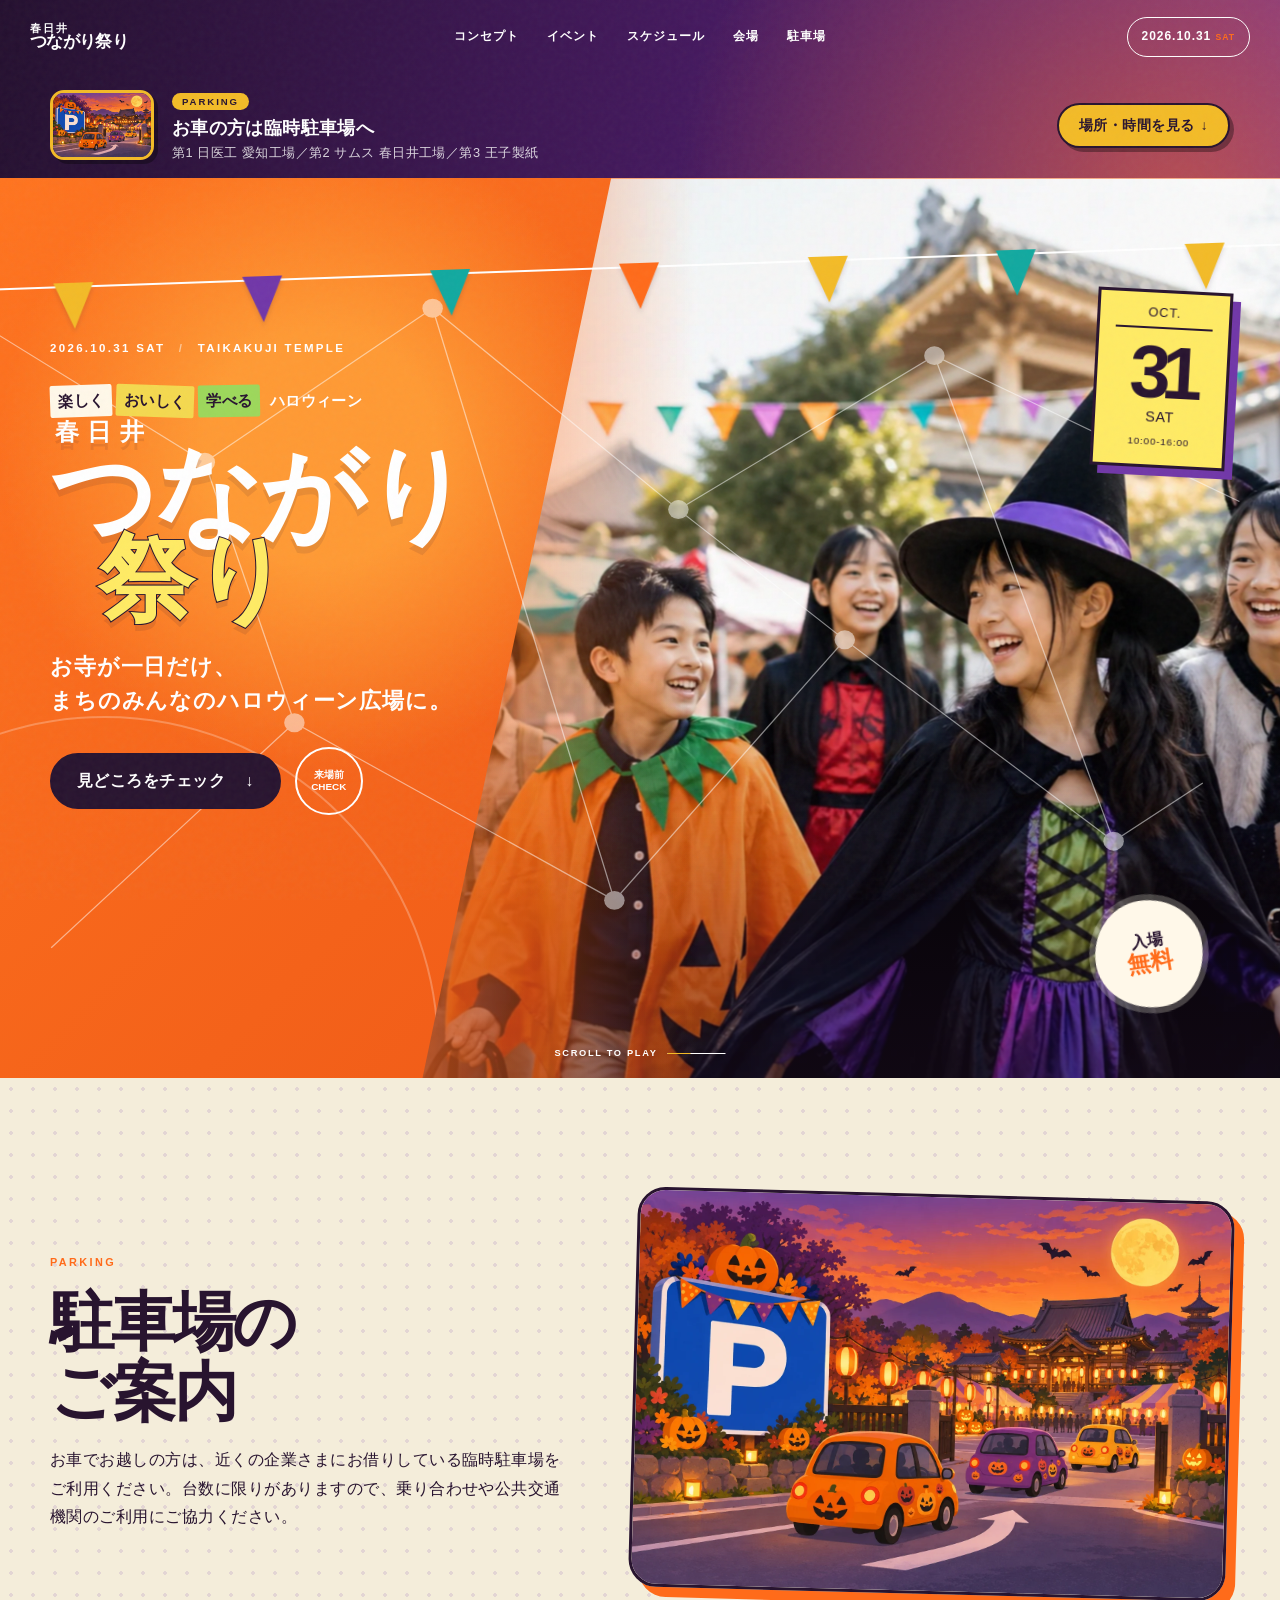
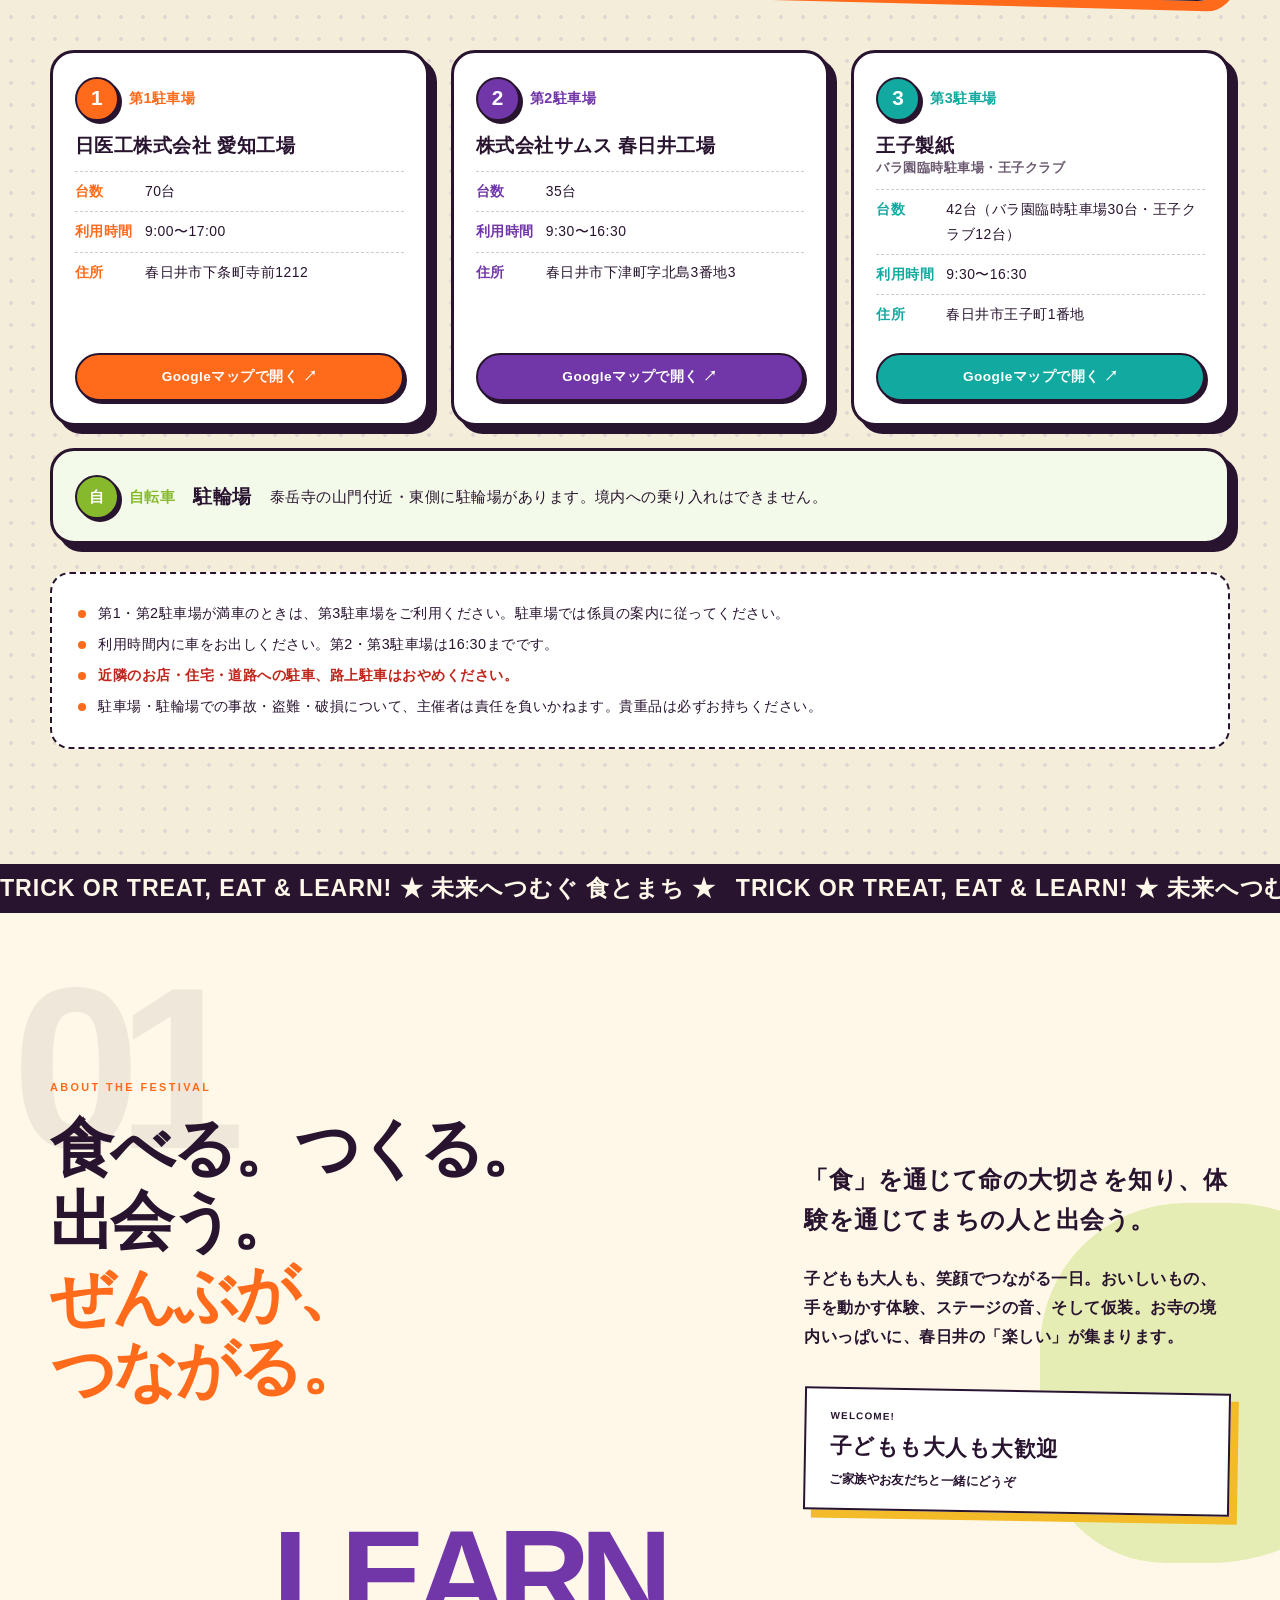
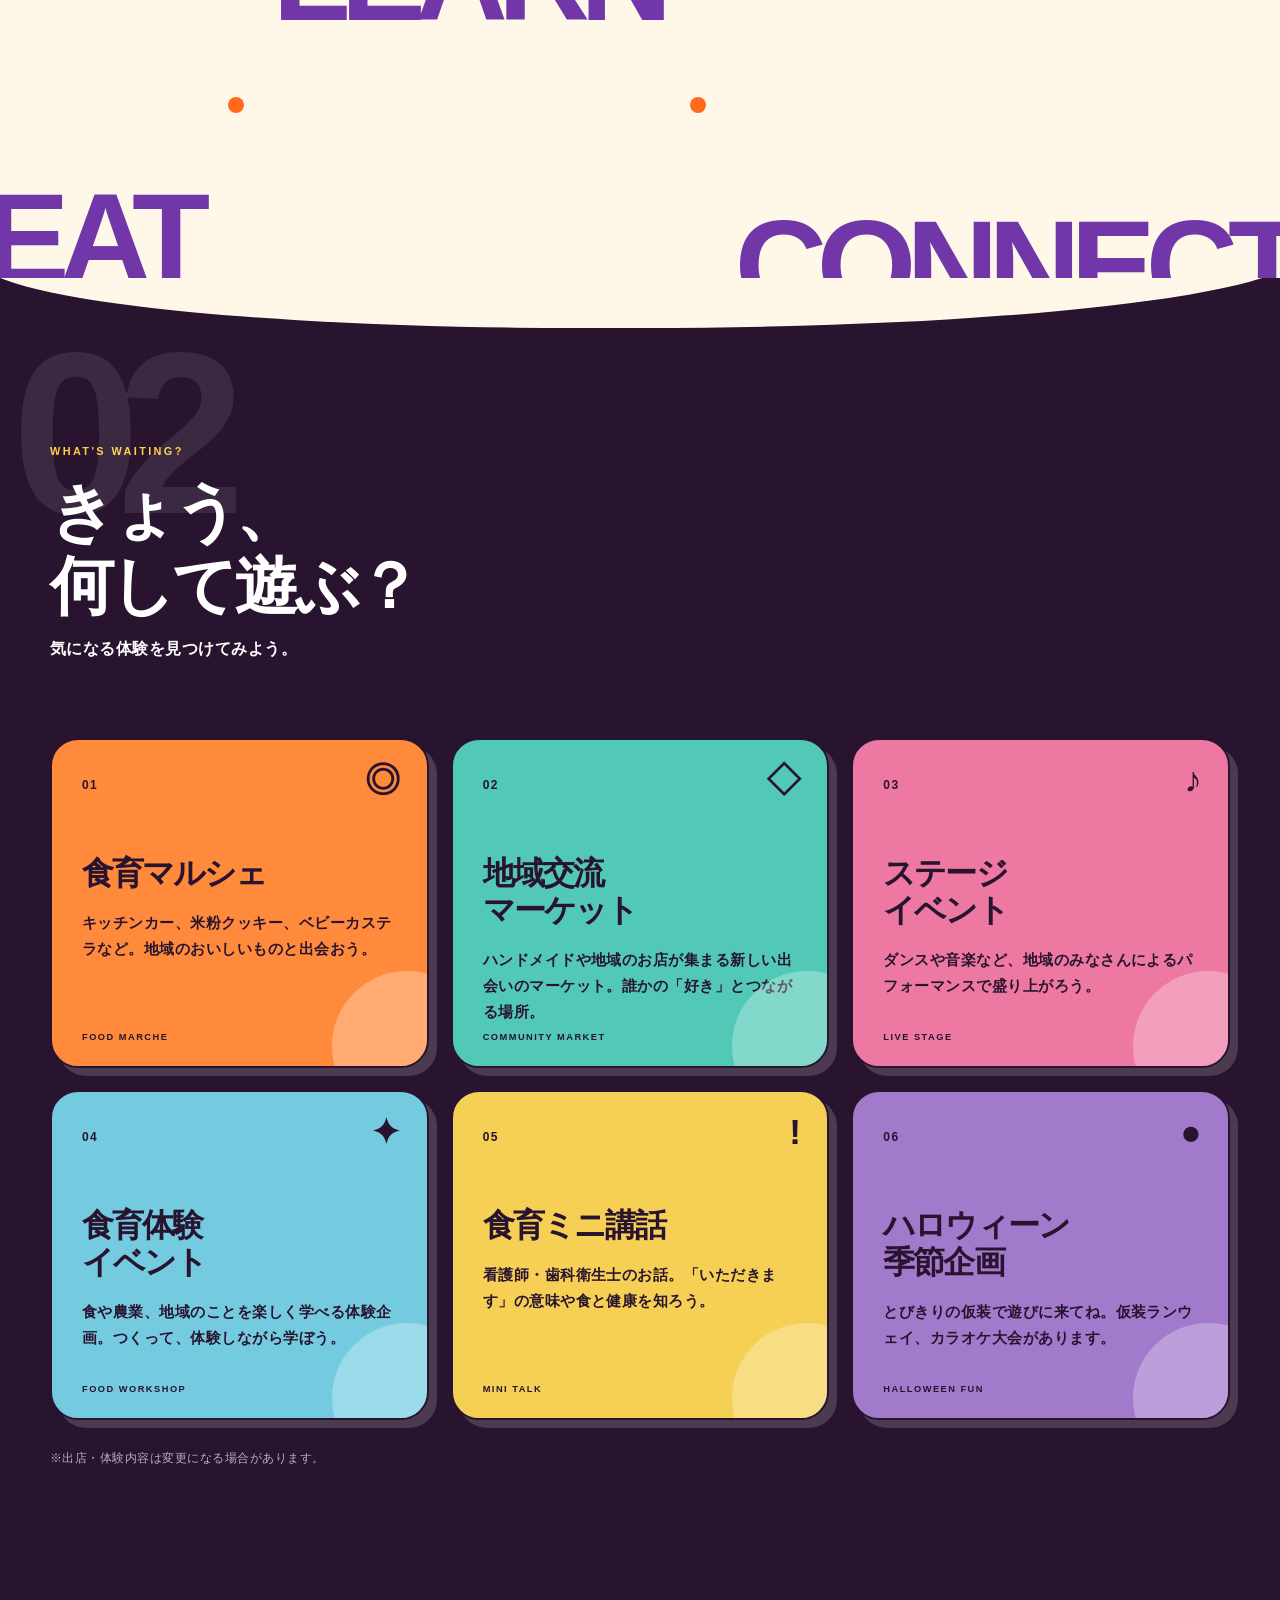
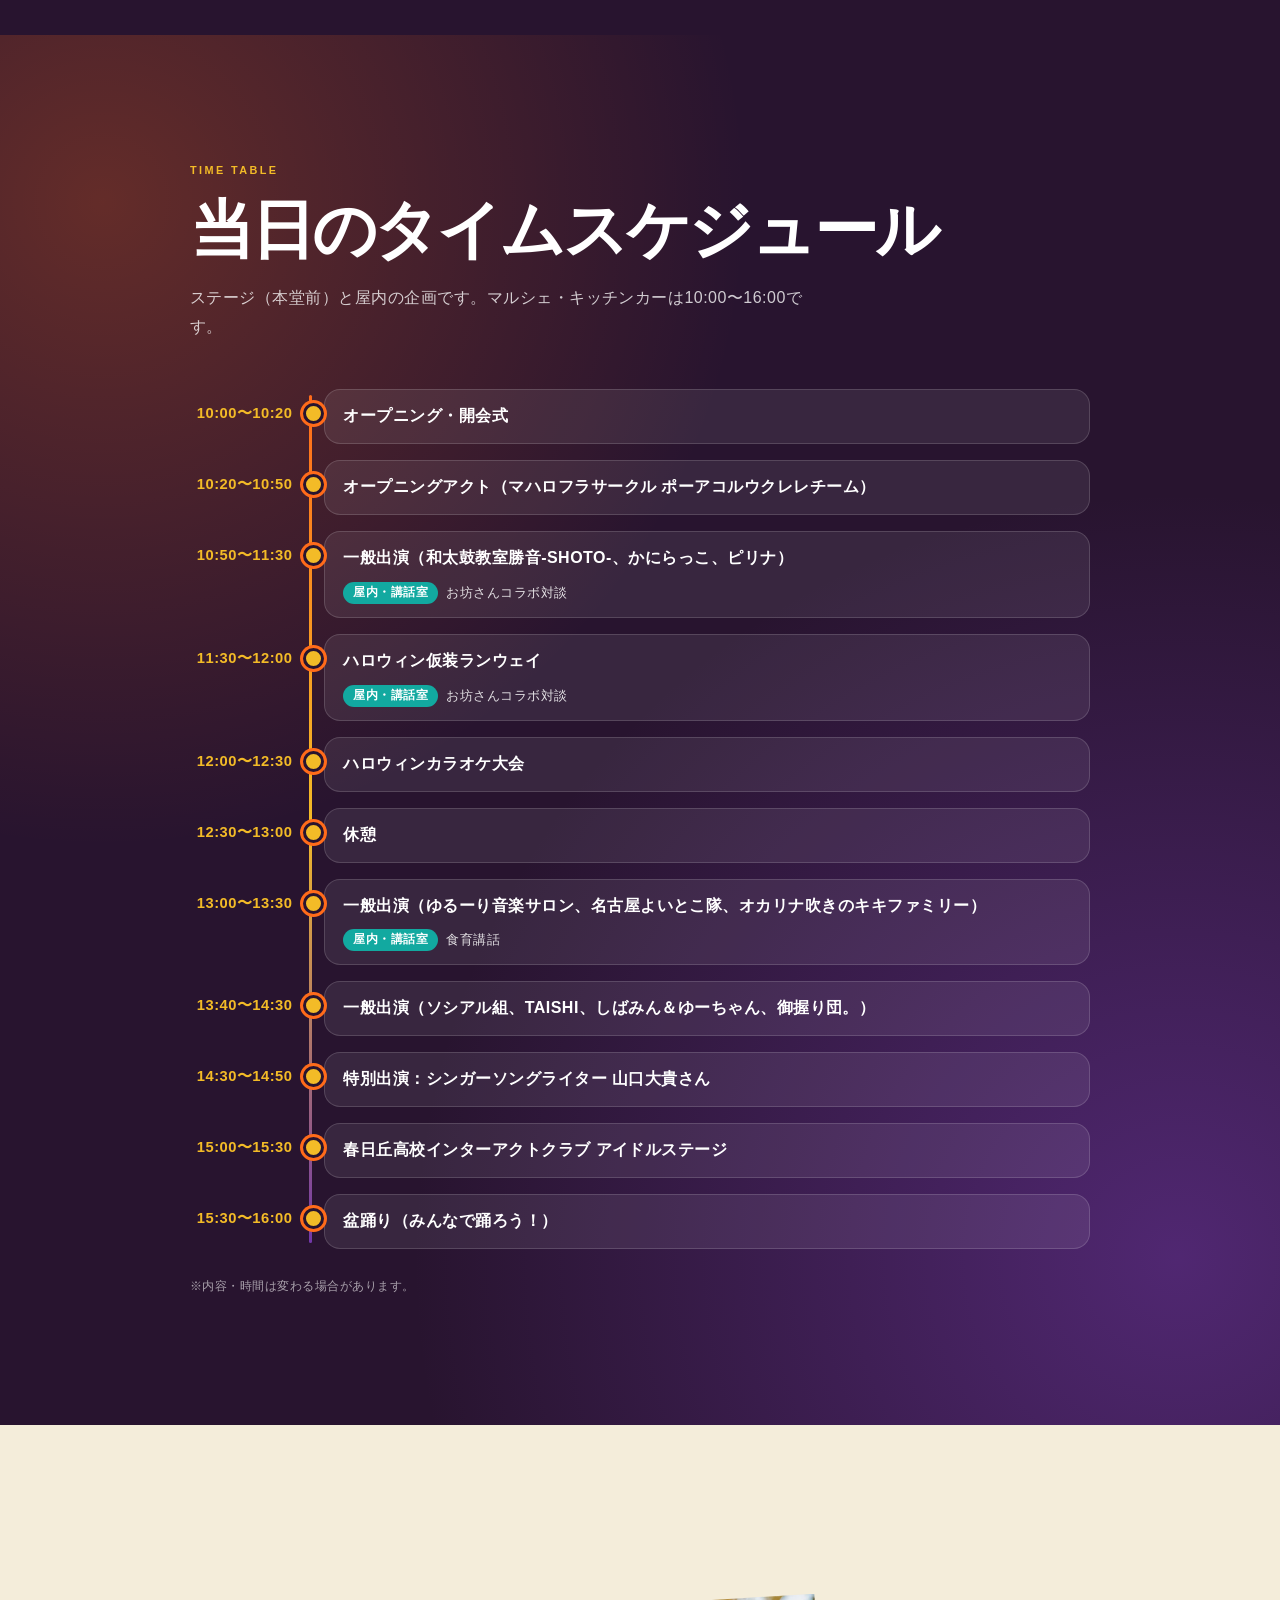
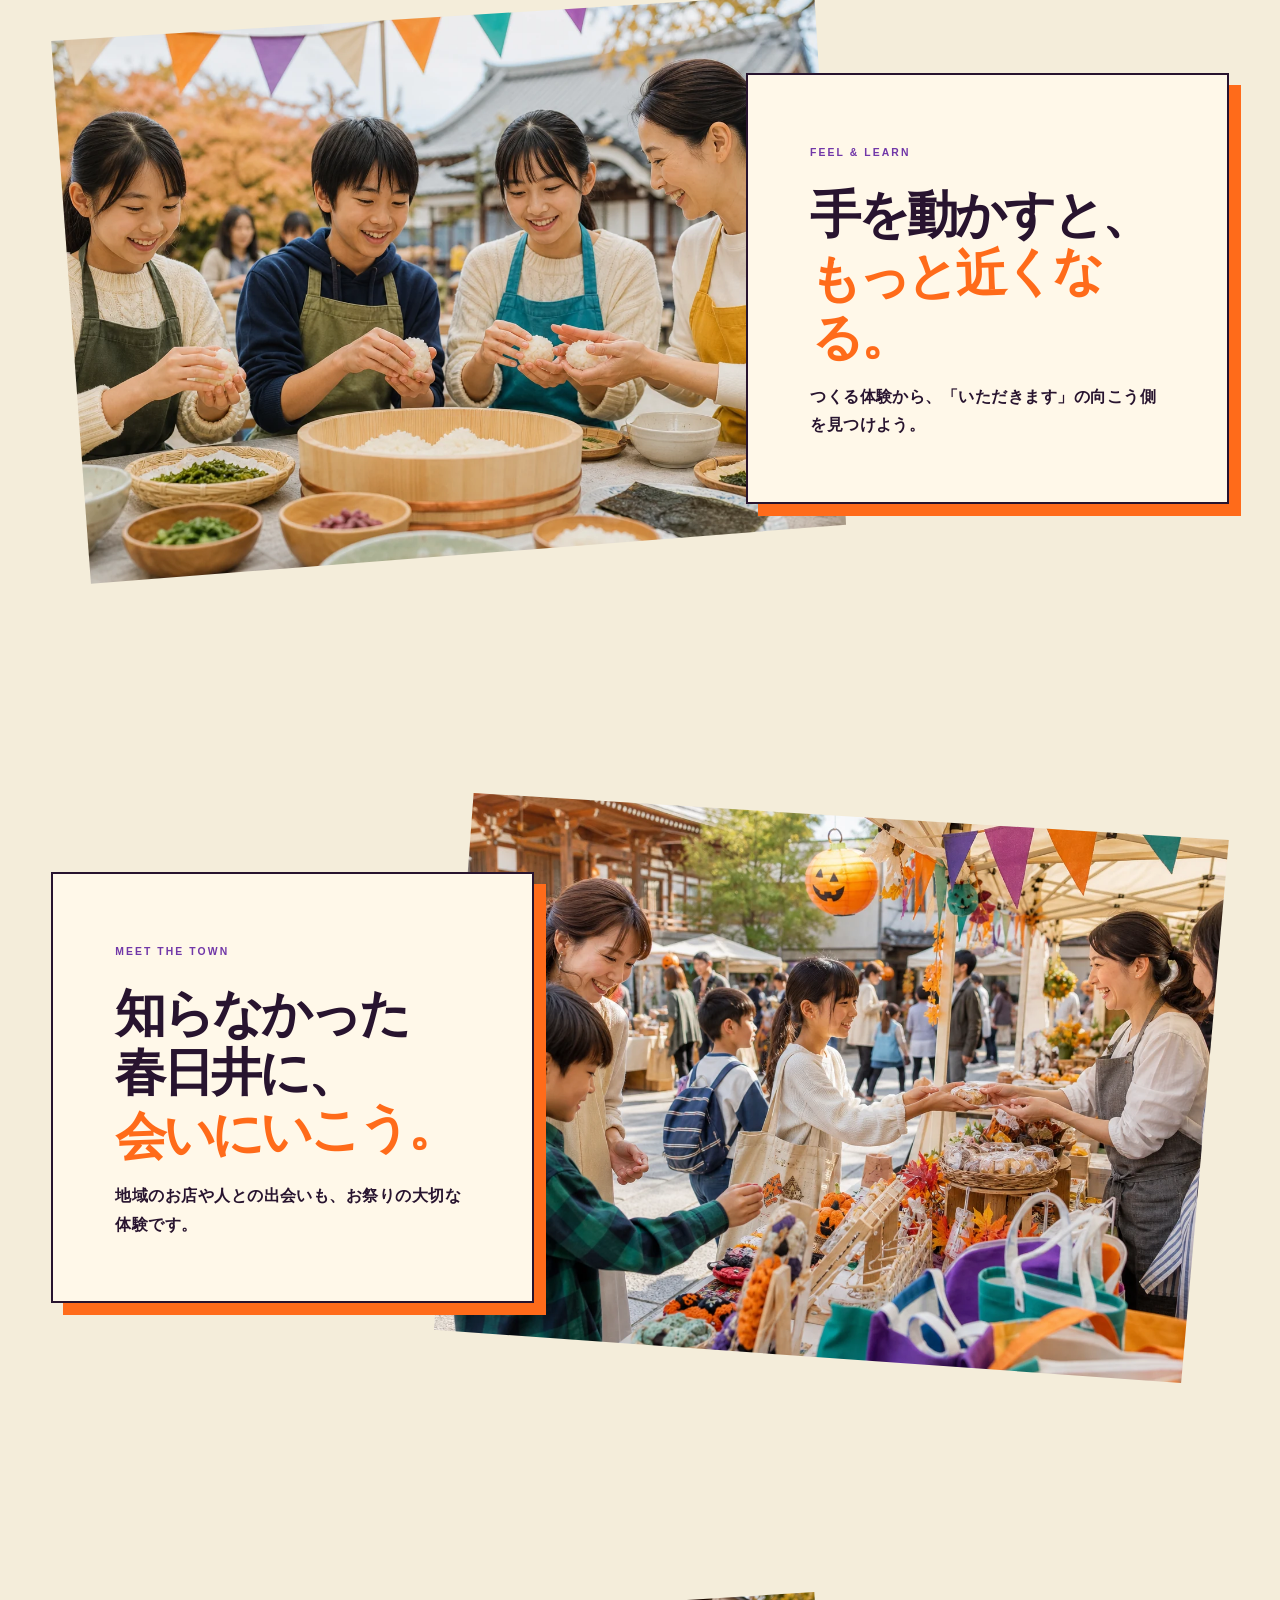
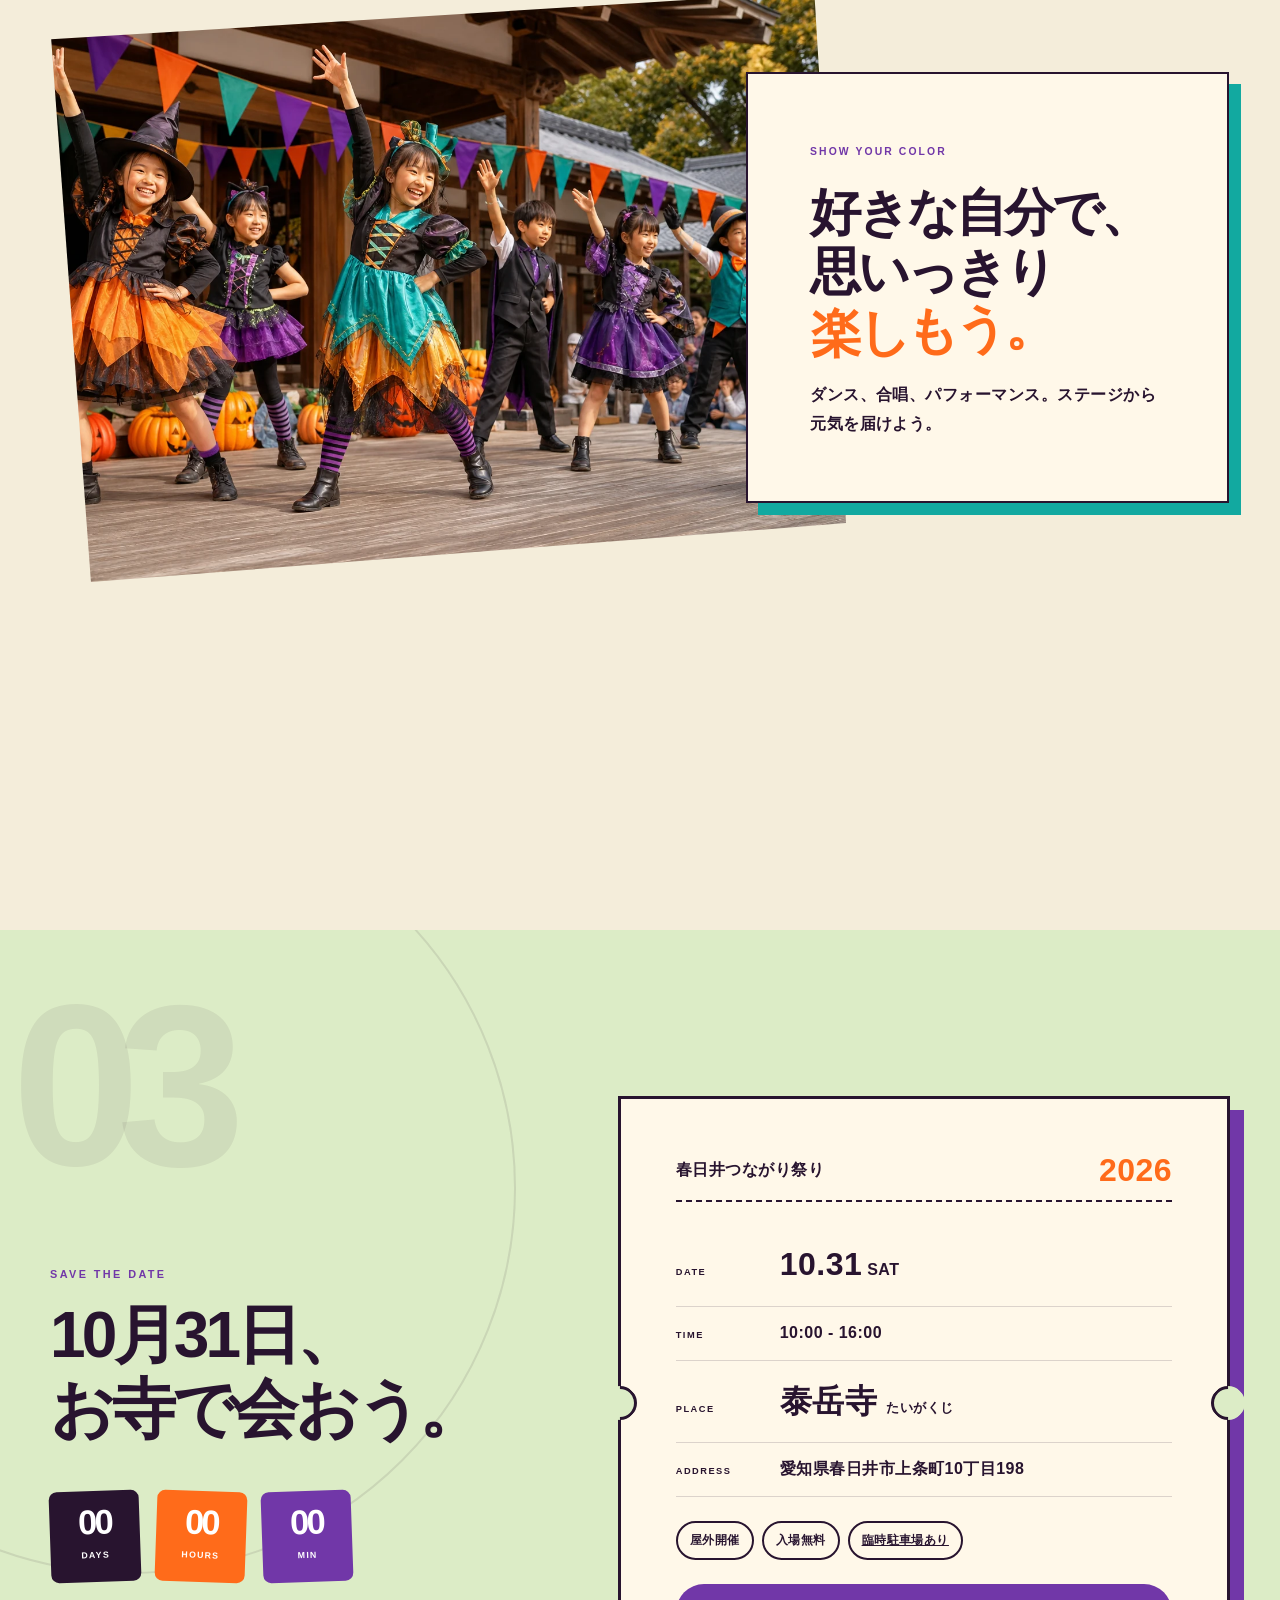
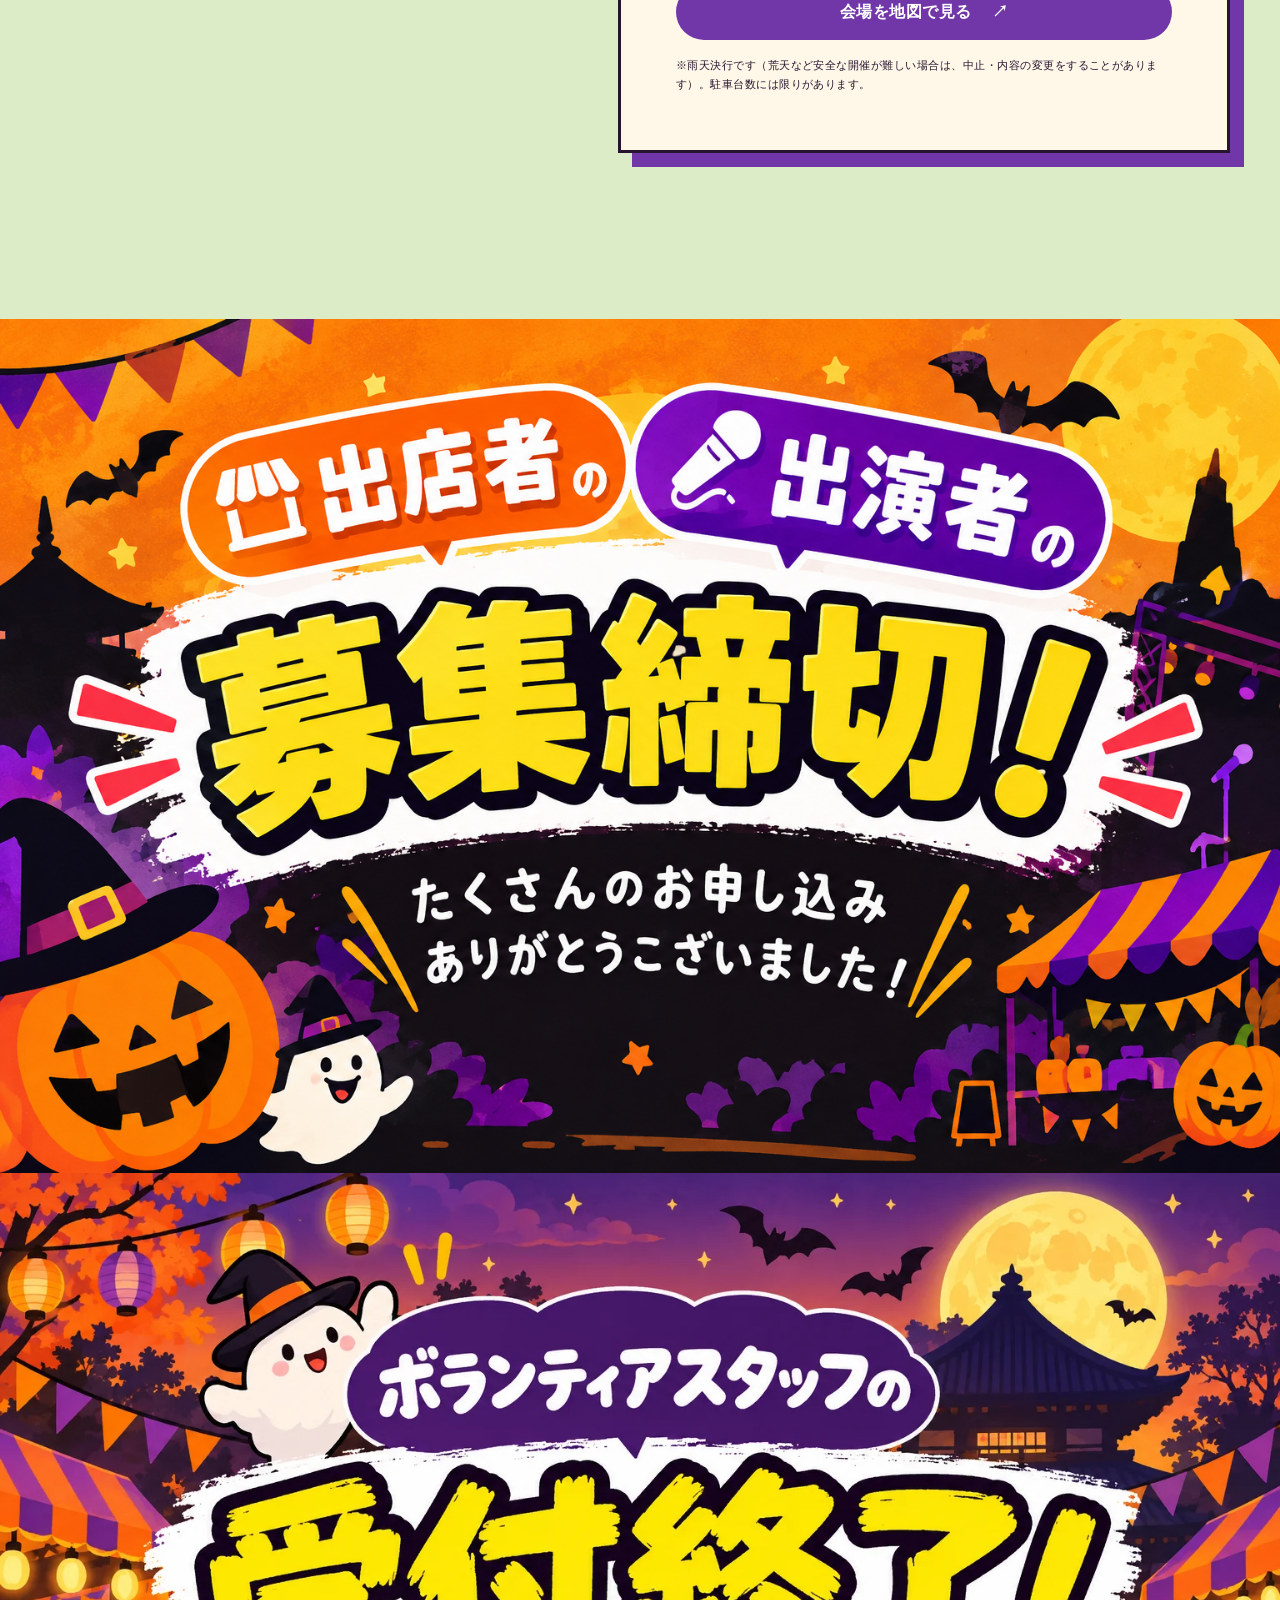
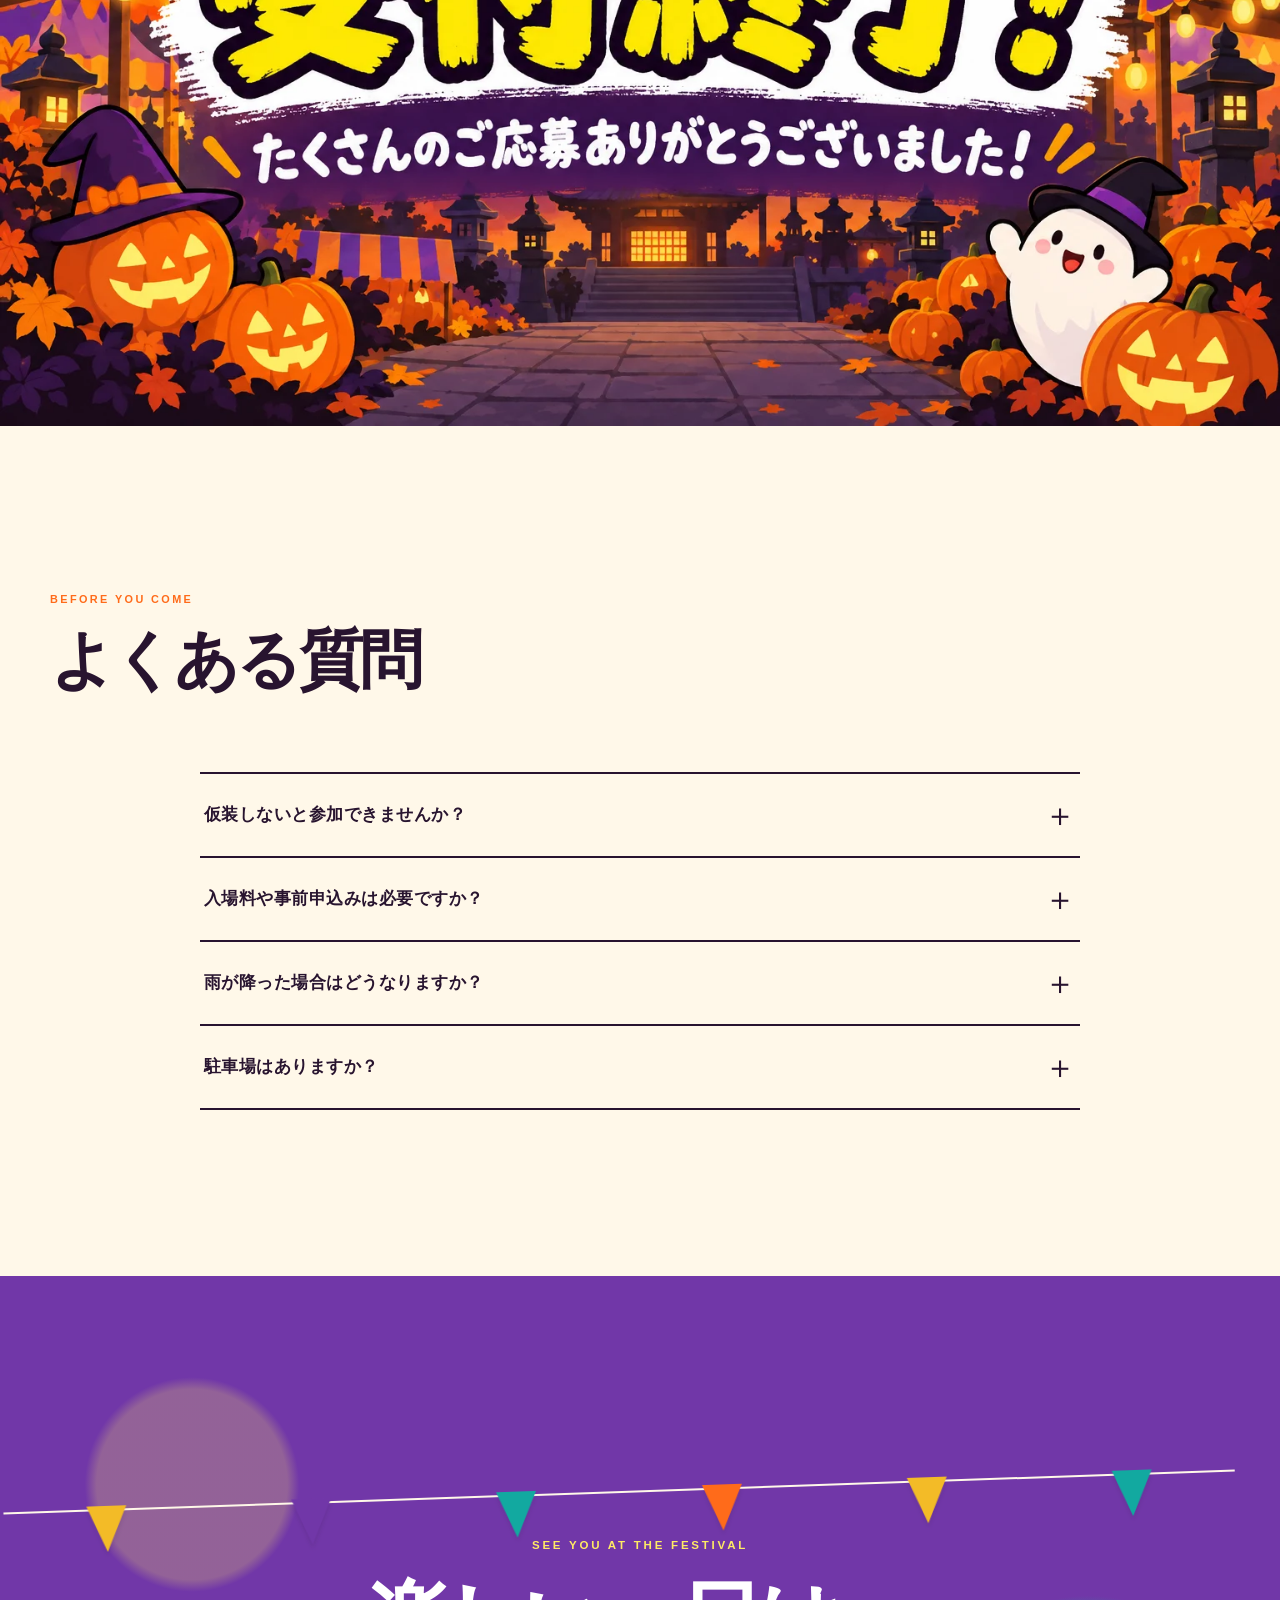
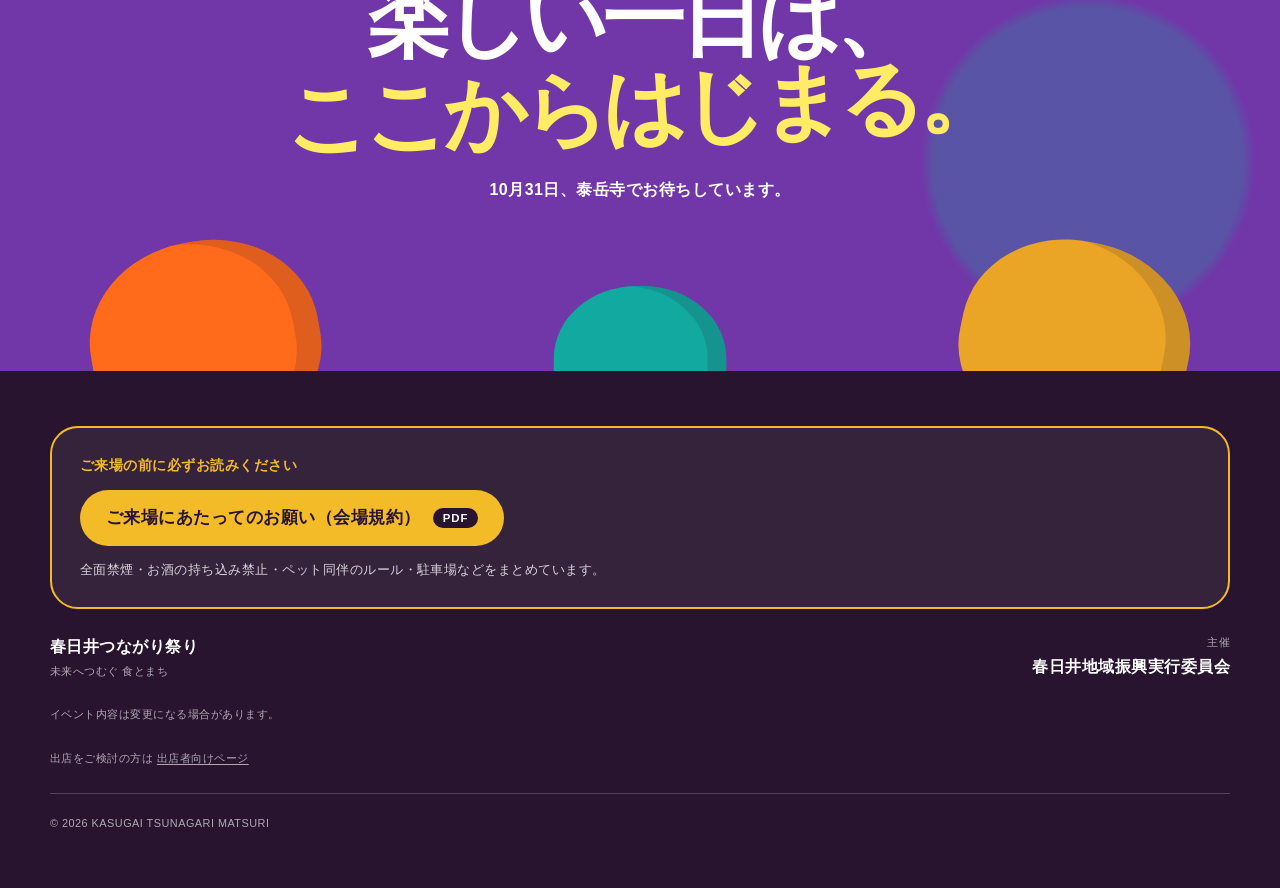
==== index.html @ 34201d2e "来場者LP: 駐車場案内・タイムスケジュール・ボランティア受付終了のデザインを刷新／マニュアルの配置図から「来場者駐車場」を削除 - 駐車場：イラスト（Codexで生成）入りの見出し、番号つきカード、" ====
<!doctype html>
<html lang="ja">

<head>
  <meta charset="utf-8">
  <meta name="viewport" content="width=device-width, initial-scale=1">
  <meta name="theme-color" content="#ff6b1a">
  <meta name="description" content="2026年10月31日、春日井市の泰岳寺で開催。子どもも大人も、食・体験・ステージ・仮装を楽しめる入場無料のハロウィーンイベントです。">
  <meta property="og:type" content="website">
  <meta property="og:url" content="https://guts-web.github.io/kasugai-tsunagari-halloween/">
  <meta property="og:title" content="春日井つながり祭り2026｜来場者向け">
  <meta property="og:description" content="10月31日、泰岳寺で開催。楽しく、おいしく、学べる明るいハロウィーン祭り。">
  <meta property="og:image"
    content="https://guts-web.github.io/kasugai-tsunagari-halloween/assets/images/hero-festival.png">
  <meta name="twitter:card" content="summary_large_image">
  <title>春日井つながり祭り｜楽しく おいしく 学べる ハロウィーン</title>
  <link rel="stylesheet" href="styles.css?v=20261028b">
  <meta name="google-site-verification" content="yEESfwl0iUHl4pGOeR_BAQrC1uNWLb2QLtQHwEUidFo" />
</head>

<body>
  <a class="skip-link" href="#main">本文へ移動</a>

  <div class="intro" aria-hidden="true">
    <div class="intro__mark">TSUNAGARI</div>
    <div class="intro__pumpkin">●</div>
    <p>2026 / KASUGAI</p>
  </div>

  <div class="noise" aria-hidden="true"></div>
  <div class="confetti-field" aria-hidden="true">
    <i class="confetti confetti--1"></i><i class="confetti confetti--2"></i>
    <i class="confetti confetti--3"></i><i class="confetti confetti--4"></i>
    <i class="confetti confetti--5"></i><i class="confetti confetti--6"></i>
  </div>

  <header class="site-header" data-header>
    <a class="site-logo" href="#top" aria-label="春日井つながり祭り トップへ">
      <span>春日井</span><strong>つながり祭り</strong>
    </a>
    <nav aria-label="メインナビゲーション">
      <a href="#about">コンセプト</a>
      <a href="#program">イベント</a>
      <a href="#timetable">スケジュール</a>
      <a href="#access">会場</a>
      <a href="#parking">駐車場</a>
    </nav>
    <span class="header-date" aria-label="開催日 2026年10月31日">2026.10.31 <span>SAT</span></span>
  </header>

  <main id="main">
    <a class="parking-alert" href="#parking">
      <img class="parking-alert__thumb" src="assets/images/parking-illust.webp" width="1536" height="1024" alt="">
      <span class="parking-alert__body">
        <span class="parking-alert__tag">PARKING</span>
        <strong>お車の方は臨時駐車場へ</strong>
        <span>第1 日医工 愛知工場／第2 サムス 春日井工場／第3 王子製紙</span>
      </span>
      <span class="parking-alert__more">場所・時間を見る<i aria-hidden="true">↓</i></span>
    </a>

    <section class="hero" id="top" aria-labelledby="hero-title">
      <div class="hero__network" aria-hidden="true">
        <svg viewBox="0 0 1000 760" preserveAspectRatio="none">
          <path d="M-20 120 L160 240 L338 110 L530 280 L730 150 L1020 300" />
          <path d="M40 650 L230 460 L480 610 L660 390 L870 560 L1040 440" />
          <path d="M160 240 L230 460 M338 110 L480 610 M530 280 L660 390 M730 150 L870 560" />
          <g>
            <circle cx="160" cy="240" r="8" />
            <circle cx="338" cy="110" r="8" />
            <circle cx="530" cy="280" r="8" />
            <circle cx="730" cy="150" r="8" />
            <circle cx="230" cy="460" r="8" />
            <circle cx="480" cy="610" r="8" />
            <circle cx="660" cy="390" r="8" />
            <circle cx="870" cy="560" r="8" />
          </g>
        </svg>
      </div>

      <div class="hero__flags" aria-hidden="true">
        <span></span><span></span><span></span><span></span><span></span><span></span><span></span>
      </div>

      <div class="hero__photo-wrap" data-parallax="0.12">
        <img class="hero__photo" src="assets/images/hero-festival.webp" width="1536" height="1024"
          alt="お寺の境内で明るいハロウィーン仮装を楽しむ子どもたち" fetchpriority="high">
      </div>

      <div class="hero__copy">
        <p class="eyebrow">2026.10.31 SAT <span>/</span> TAIKAKUJI TEMPLE</p>
        <p class="hero__kicker"><span>楽しく</span><span>おいしく</span><span>学べる</span> ハロウィーン</p>
        <h1 id="hero-title"><small>春日井</small><span>つながり</span><strong>祭り</strong></h1>
        <p class="hero__lead">お寺が一日だけ、<br>まちのみんなの<br class="mobile-only">ハロウィーン広場に。</p>
        <div class="hero__actions">
          <a class="button button--ink" href="#program" data-burst>見どころをチェック <span aria-hidden="true">↓</span></a>
          <button class="round-button" type="button" data-open-modal="quick-guide"
            aria-label="来場前チェックを開く">来場前<br>CHECK</button>
        </div>
      </div>

      <div class="hero__date-card">
        <span class="date-card__month">OCT.</span>
        <strong>31</strong>
        <span>SAT</span>
        <small>10:00-16:00</small>
      </div>

      <div class="hero__free-sticker" aria-label="入場無料">入場<br><strong>無料</strong></div>

      <div class="scroll-cue" aria-hidden="true"><span>SCROLL TO PLAY</span><i></i></div>
    </section>


    <section class="parking" id="parking" aria-labelledby="parking-title">
      <div class="parking__inner">
        <div class="parking__head">
          <div>
            <p class="section-label">PARKING</p>
            <h2 id="parking-title">駐車場の<br>ご案内</h2>
            <p class="parking__lead">お車でお越しの方は、近くの企業さまにお借りしている臨時駐車場をご利用ください。台数に限りがありますので、乗り合わせや公共交通機関のご利用にご協力ください。</p>
          </div>
          <figure class="parking__visual">
            <img src="assets/images/parking-illust.webp" width="1536" height="1024" loading="lazy" alt="かぼちゃの車がお寺のハロウィン祭りの臨時駐車場へ向かうイラスト">
          </figure>
        </div>
        <div class="parking-grid">
          <article class="parking-card">
            <p class="parking-card__no"><span class="parking-card__num">1</span>第1駐車場</p>
            <h3>日医工株式会社 愛知工場</h3>
            <dl>
              <div><dt>台数</dt><dd>70台</dd></div>
              <div><dt>利用時間</dt><dd>9:00〜17:00</dd></div>
              <div><dt>住所</dt><dd>春日井市下条町寺前1212</dd></div>
            </dl>
            <a class="parking-card__map" href="https://maps.app.goo.gl/eVy2dCDwtDo2zp2o7" target="_blank" rel="noopener noreferrer">Googleマップで開く <span aria-hidden="true">↗</span></a>
          </article>
          <article class="parking-card">
            <p class="parking-card__no"><span class="parking-card__num">2</span>第2駐車場</p>
            <h3>株式会社サムス 春日井工場</h3>
            <dl>
              <div><dt>台数</dt><dd>35台</dd></div>
              <div><dt>利用時間</dt><dd>9:30〜16:30</dd></div>
              <div><dt>住所</dt><dd>春日井市下津町字北島3番地3</dd></div>
            </dl>
            <a class="parking-card__map" href="https://maps.app.goo.gl/aypQTWQjdBcjvMfA6" target="_blank" rel="noopener noreferrer">Googleマップで開く <span aria-hidden="true">↗</span></a>
          </article>
          <article class="parking-card">
            <p class="parking-card__no"><span class="parking-card__num">3</span>第3駐車場</p>
            <h3>王子製紙<small>バラ園臨時駐車場・王子クラブ</small></h3>
            <dl>
              <div><dt>台数</dt><dd>42台（バラ園臨時駐車場30台・王子クラブ12台）</dd></div>
              <div><dt>利用時間</dt><dd>9:30〜16:30</dd></div>
              <div><dt>住所</dt><dd>春日井市王子町1番地</dd></div>
            </dl>
            <a class="parking-card__map" href="https://maps.app.goo.gl/4adqdtQip3TWz3Ew5" target="_blank" rel="noopener noreferrer">Googleマップで開く <span aria-hidden="true">↗</span></a>
          </article>
          <article class="parking-card parking-card--bike">
            <p class="parking-card__no"><span class="parking-card__num parking-card__num--bike">自</span>自転車</p>
            <h3>駐輪場</h3>
            <p>泰岳寺の山門付近・東側に駐輪場があります。境内への乗り入れはできません。</p>
          </article>
        </div>
        <ul class="parking__notes">
          <li>第1・第2駐車場が満車のときは、第3駐車場をご利用ください。駐車場では係員の案内に従ってください。</li>
          <li>利用時間内に車をお出しください。第2・第3駐車場は16:30までです。</li>
          <li><strong>近隣のお店・住宅・道路への駐車、路上駐車はおやめください。</strong></li>
          <li>駐車場・駐輪場での事故・盗難・破損について、主催者は責任を負いかねます。貴重品は必ずお持ちください。</li>
        </ul>
      </div>
    </section>

    <div class="marquee" aria-hidden="true">
      <div class="marquee__track">
        <span>TRICK OR TREAT, EAT &amp; LEARN! ★ 未来へつむぐ 食とまち ★ </span>
        <span>TRICK OR TREAT, EAT &amp; LEARN! ★ 未来へつむぐ 食とまち ★ </span>
      </div>
    </div>

    <section class="about section" id="about" aria-labelledby="about-title">
      <div class="section-number" aria-hidden="true">01</div>
      <div class="about__grid">
        <div class="about__heading reveal">
          <p class="section-label">ABOUT THE FESTIVAL</p>
          <h2 id="about-title">食べる。つくる。<br>出会う。<br><em>ぜんぶが、<br>つながる。</em></h2>
        </div>
        <div class="about__body reveal">
          <p class="about__lead">「食」を通じて命の大切さを知り、体験を通じてまちの人と出会う。</p>
          <p>子どもも大人も、笑顔でつながる一日。おいしいもの、手を動かす体験、ステージの音、そして仮装。お寺の境内いっぱいに、春日井の「楽しい」が集まります。</p>
          <div class="welcome-badge"><span>WELCOME!</span><strong>子どもも大人も大歓迎</strong><small>ご家族やお友だちと一緒にどうぞ</small>
          </div>
        </div>
      </div>
      <div class="about__words" aria-hidden="true">
        <span data-parallax="0.06">EAT</span><i></i><span data-parallax="-0.04">LEARN</span><i></i><span
          data-parallax="0.08">CONNECT</span>
      </div>
    </section>

    <section class="program section" id="program" aria-labelledby="program-title">
      <div class="section-number section-number--light" aria-hidden="true">02</div>
      <div class="section-heading reveal">
        <p class="section-label">WHAT'S WAITING?</p>
        <h2 id="program-title">きょう、<br>何して遊ぶ？</h2>
        <p>気になる体験を見つけてみよう。</p>
      </div>

      <div class="program-grid">
        <article class="program-card program-card--orange reveal tilt-card">
          <span class="program-card__number">01</span><span class="program-card__icon" aria-hidden="true">◎</span>
          <h3>食育マルシェ</h3>
          <p>キッチンカー、米粉クッキー、ベビーカステラなど。地域のおいしいものと出会おう。</p><small>FOOD MARCHE</small>
        </article>
        <article class="program-card program-card--teal reveal tilt-card">
          <span class="program-card__number">02</span><span class="program-card__icon" aria-hidden="true">◇</span>
          <h3>地域交流<br>マーケット</h3>
          <p>ハンドメイドや地域のお店が集まる新しい出会いのマーケット。誰かの「好き」とつながる場所。</p><small>COMMUNITY MARKET</small>
        </article>
        <article class="program-card program-card--pink reveal tilt-card">
          <span class="program-card__number">03</span><span class="program-card__icon" aria-hidden="true">♪</span>
          <h3>ステージ<br>イベント</h3>
          <p>ダンスや音楽など、地域のみなさんによるパフォーマンスで盛り上がろう。</p><small>LIVE STAGE</small>
        </article>
        <article class="program-card program-card--blue reveal tilt-card">
          <span class="program-card__number">04</span><span class="program-card__icon" aria-hidden="true">✦</span>
          <h3>食育体験<br>イベント</h3>
          <p>食や農業、地域のことを楽しく学べる体験企画。つくって、体験しながら学ぼう。</p><small>FOOD WORKSHOP</small>
        </article>
        <article class="program-card program-card--yellow reveal tilt-card">
          <span class="program-card__number">05</span><span class="program-card__icon" aria-hidden="true">!</span>
          <h3>食育ミニ講話</h3>
          <p>看護師・歯科衛生士のお話。「いただきます」の意味や食と健康を知ろう。</p><small>MINI TALK</small>
        </article>
        <article class="program-card program-card--purple reveal tilt-card">
          <span class="program-card__number">06</span><span class="program-card__icon" aria-hidden="true">●</span>
          <h3>ハロウィーン<br>季節企画</h3>
          <p>とびきりの仮装で遊びに来てね。仮装ランウェイ、カラオケ大会があります。</p><small>HALLOWEEN FUN</small>
        </article>
      </div>
      <p class="program-note">※出店・体験内容は変更になる場合があります。</p>
    </section>


    <section class="timetable" id="timetable" aria-labelledby="timetable-title">
      <div class="timetable__inner">
        <p class="section-label">TIME TABLE</p>
        <h2 id="timetable-title">当日の<br class="mobile-only">タイムスケジュール</h2>
        <p class="timetable__lead">ステージ（本堂前）と屋内の企画です。マルシェ・キッチンカーは10:00〜16:00です。</p>
        <ol class="timetable__list">
          <li><time>10:00〜10:20</time><div><strong>オープニング・開会式</strong></div></li>
          <li><time>10:20〜10:50</time><div><strong>オープニングアクト（マハロフラサークル ポーアコルウクレレチーム）</strong></div></li>
          <li><time>10:50〜11:30</time><div><strong>一般出演（和太鼓教室勝音-SHOTO-、かにらっこ、ピリナ）</strong><span class="timetable__indoor"><b>屋内・講話室</b>お坊さんコラボ対談</span></div></li>
          <li><time>11:30〜12:00</time><div><strong>ハロウィン仮装ランウェイ</strong><span class="timetable__indoor"><b>屋内・講話室</b>お坊さんコラボ対談</span></div></li>
          <li><time>12:00〜12:30</time><div><strong>ハロウィンカラオケ大会</strong></div></li>
          <li><time>12:30〜13:00</time><div><strong>休憩</strong></div></li>
          <li><time>13:00〜13:30</time><div><strong>一般出演（ゆるーり音楽サロン、名古屋よいとこ隊、オカリナ吹きのキキファミリー）</strong><span class="timetable__indoor"><b>屋内・講話室</b>食育講話</span></div></li>
          <li><time>13:40〜14:30</time><div><strong>一般出演（ソシアル組、TAISHI、しばみん＆ゆーちゃん、御握り団。）</strong></div></li>
          <li><time>14:30〜14:50</time><div><strong>特別出演：シンガーソングライター 山口大貴さん</strong></div></li>
          <li><time>15:00〜15:30</time><div><strong>春日丘高校インターアクトクラブ アイドルステージ</strong></div></li>
          <li><time>15:30〜16:00</time><div><strong>盆踊り（みんなで踊ろう！）</strong></div></li>
        </ol>
        <p class="timetable__note">※内容・時間は変わる場合があります。</p>
      </div>
    </section>

    <section class="stories" aria-label="体験イメージ">
      <article class="story story--left">
        <div class="story__image reveal-image"><img src="assets/images/food-workshop.webp" width="1536" height="1024"
            loading="eager" alt="子どもたちがおにぎり作りを楽しむ食育体験"></div>
        <div class="story__copy reveal"><span>FEEL &amp; LEARN</span>
          <h2>手を動かすと、<em>もっと近くなる。</em></h2>
          <p>つくる体験から、「いただきます」の向こう側を見つけよう。</p>
        </div>
      </article>
      <article class="story story--right">
        <div class="story__image reveal-image"><img src="assets/images/community-market.webp" width="1536" height="1024"
            loading="lazy" alt="お寺の境内の明るい地域マルシェを楽しむ家族"></div>
        <div class="story__copy reveal"><span>MEET THE TOWN</span>
          <h2>知らなかった<br>春日井に、<br><em>会いにいこう。</em></h2>
          <p>地域のお店や人との出会いも、お祭りの大切な体験です。</p>
        </div>
      </article>
      <article class="story story--left story--stage">
        <div class="story__image reveal-image"><img src="assets/images/stage-performance.webp" width="1536"
            height="1024" loading="lazy" alt="子どもたちが明るい仮装でダンスステージを楽しむ様子"></div>
        <div class="story__copy reveal"><span>SHOW YOUR COLOR</span>
          <h2>好きな自分で、<br>思いっきり<br><em>楽しもう。</em></h2>
          <p>ダンス、合唱、パフォーマンス。ステージから元気を届けよう。</p>
        </div>
      </article>
    </section>

    <section class="access section" id="access" aria-labelledby="access-title">
      <div class="section-number" aria-hidden="true">03</div>
      <div class="access__grid">
        <div class="access__heading reveal">
          <p class="section-label">SAVE THE DATE</p>
          <h2 id="access-title">10月31日、<br>お寺で会おう。</h2>
          <div class="countdown" data-countdown aria-label="開催までのカウントダウン">
            <div><strong data-days>--</strong><span>DAYS</span></div>
            <div><strong data-hours>--</strong><span>HOURS</span></div>
            <div><strong data-minutes>--</strong><span>MIN</span></div>
          </div>
        </div>
        <div class="event-ticket reveal">
          <div class="ticket__top"><span>春日井つながり祭り</span><strong>2026</strong></div>
          <dl>
            <div>
              <dt>DATE</dt>
              <dd><strong>10.31</strong> SAT</dd>
            </div>
            <div>
              <dt>TIME</dt>
              <dd>10:00 - 16:00</dd>
            </div>
            <div>
              <dt>PLACE</dt>
              <dd><strong>泰岳寺</strong><small>たいがくじ</small></dd>
            </div>
            <div>
              <dt>ADDRESS</dt>
              <dd>愛知県春日井市上条町10丁目198</dd>
            </div>
          </dl>
          <ul>
            <li>屋外開催</li>
            <li>入場無料</li>
            <li><a href="#parking">臨時駐車場あり</a></li>
          </ul>
          <a class="button button--purple"
            href="https://www.google.com/maps/search/?api=1&amp;query=%E6%B3%B0%E5%B2%B3%E5%AF%BA%20%E6%84%9B%E7%9F%A5%E7%9C%8C%E6%98%A5%E6%97%A5%E4%BA%95%E5%B8%82%E4%B8%8A%E6%9D%A1%E7%94%BA10%E4%B8%81%E7%9B%AE198"
            target="_blank" rel="noopener noreferrer">会場を地図で見る <span aria-hidden="true">↗</span></a>
          <p>※雨天決行です（荒天など安全な開催が難しい場合は、中止・内容の変更をすることがあります）。駐車台数には限りがあります。</p>
        </div>
      </div>
    </section>
    <section class="banner-section">
      <img class="banner" src="assets/images/出演者募集_LPバナー.png" alt="バナー">
      <!-- <p>※出演者募集は締め切りました。たくさんの申し込みありがとうございました。</p> -->
      <!-- <a class="banner-cta" href="https://forms.gle/kK4tyzxqjLSyAJaE6">詳細・申込はこちら！！</a> -->
    </section>
    <section class="banner-section">
      <img class="banner" src="assets/images/volunteer-closed-banner.webp" loading="lazy" alt="ボランティアスタッフの受付は終了しました。たくさんのご応募ありがとうございました。">
    </section>

    <section class="faq section" aria-labelledby="faq-title">
      <div class="section-heading reveal">
        <p class="section-label">BEFORE YOU COME</p>
        <h2 id="faq-title">よくある質問</h2>
      </div>
      <div class="faq-list">
        <details class="reveal">
          <summary>仮装しないと参加できませんか？<span aria-hidden="true">＋</span></summary>
          <p>普段着でも大歓迎です。仮装する場合は、歩きやすく視界を妨げない服装でお越しください。</p>
        </details>
        <details class="reveal">
          <summary>入場料や事前申込みは必要ですか？<span aria-hidden="true">＋</span></summary>
          <p>入場は無料です。体験企画ごとの予約・参加費は準備中です。決まり次第、このページでご案内します。</p>
        </details>
        <details class="reveal">
          <summary>雨が降った場合はどうなりますか？<span aria-hidden="true">＋</span></summary>
          <p>雨天決行です。荒天など安全な開催が難しい場合は、中止・内容の変更をすることがあります。中止・変更のお知らせは、Instagram（@kasugai.fes）とこのページでお伝えします。</p>
        </details>
        <details class="reveal">
          <summary>駐車場はありますか？<span aria-hidden="true">＋</span></summary>
          <p>近くの企業さまにお借りしている臨時駐車場（第1〜第3）をご利用ください。場所と利用時間は<a href="#parking">「駐車場のご案内」</a>をご覧ください。台数に限りがありますので、乗り合わせにご協力ください。</p>
        </details>
      </div>
    </section>

    <section class="final-cta" aria-labelledby="final-title">
      <div class="final-cta__flags" aria-hidden="true">
        <span></span><span></span><span></span><span></span><span></span><span></span></div>
      <p>SEE YOU AT THE FESTIVAL</p>
      <h2 id="final-title">楽しい一日は、<br><em>ここからはじまる。</em></h2>
      <p>10月31日、泰岳寺でお待ちしています。</p>
      <div class="final-cta__pumpkins" aria-hidden="true"><span>●</span><span>●</span><span>●</span></div>
    </section>
  </main>

  <footer>
    <div class="footer-rules">
      <p class="footer-rules__label">ご来場の前に必ずお読みください</p>
      <a class="footer-rules__link" href="assets/docs/kasugai-tsunagari-2026-visitor-rules.pdf?v=20261028" target="_blank" rel="noopener">ご来場にあたってのお願い（会場規約）<span>PDF</span></a>
      <p class="footer-rules__note">全面禁煙・お酒の持ち込み禁止・ペット同伴のルール・駐車場などをまとめています。</p>
    </div>
    <div><strong>春日井つながり祭り</strong><span>未来へつむぐ 食とまち</span></div>
    <div><span>主催</span><strong>春日井地域振興実行委員会</strong></div>
    <p>イベント内容は変更になる場合があります。</p>
    <p class="footer-exhibitor">出店をご検討の方は <a href="exhibitor/">出店者向けページ</a></p>
    <small>© 2026 KASUGAI TSUNAGARI MATSURI</small>
  </footer>

  <dialog class="quick-guide" data-modal="quick-guide" aria-labelledby="guide-title">
    <button class="modal-close" type="button" data-close-modal aria-label="閉じる">×</button>
    <p class="section-label">QUICK GUIDE</p>
    <h2 id="guide-title">来場前チェック</h2>
    <ul>
      <li><span>01</span><strong>入場無料</strong><small>会場へそのままお越しください</small></li>
      <li><span>02</span><strong>仮装は自由</strong><small>歩きやすく安全な服装がおすすめ</small></li>
      <li><span>03</span><strong>雨天決行</strong><small>屋外開催です。天候に合う服装と水分をご用意ください</small></li>
      <li><span>04</span><strong>お車は臨時駐車場へ</strong><small>場所はこのページの「駐車場のご案内」をご覧ください</small></li>
    </ul>
  </dialog>

  <script src="script.js?v=20260821-copy6"></script>
</body>

</html>
---- styles.css ----
:root {
  --cream: #fff8e9;
  --paper: #f4edda;
  --ink: #28142f;
  --orange: #ff6b1a;
  --purple: #7137a8;
  --teal: #12a9a0;
  --green: #87b92d;
  --pink: #e85388;
  --blue: #42a6c7;
  --yellow: #f3bb27;
  --radius: 28px;
  --shadow: 0 24px 60px rgb(40 20 47 / 15%);
  --content: min(1180px, calc(100vw - 48px));
  --mx: 0;
  --my: 0;
}

* {
  box-sizing: border-box;
}

html {
  scroll-behavior: smooth;
}

body {
  margin: 0;
  min-width: 320px;
  overflow-x: clip;
  color: var(--ink);
  background: var(--cream);
  font-family: "Yu Gothic", "Hiragino Kaku Gothic ProN", Meiryo, sans-serif;
  line-height: 1.8;
  letter-spacing: .03em;
}

body.modal-open {
  overflow: hidden;
}

img {
  display: block;
  max-width: 100%;
}

a {
  color: inherit;
}

button,
a {
  -webkit-tap-highlight-color: transparent;
}

button {
  font: inherit;
}

.skip-link {
  position: fixed;
  left: 12px;
  top: 12px;
  z-index: 1000;
  padding: 10px 18px;
  background: white;
  color: var(--ink);
  transform: translateY(-150%);
  border-radius: 999px;
}

.skip-link:focus {
  transform: translateY(0);
}

.noise {
  position: fixed;
  inset: 0;
  z-index: 90;
  pointer-events: none;
  opacity: .055;
  background-image: url("data:image/svg+xml,%3Csvg viewBox='0 0 180 180' xmlns='http://www.w3.org/2000/svg'%3E%3Cfilter id='n'%3E%3CfeTurbulence type='fractalNoise' baseFrequency='.9' numOctaves='3' stitchTiles='stitch'/%3E%3C/filter%3E%3Crect width='100%25' height='100%25' filter='url(%23n)' opacity='.7'/%3E%3C/svg%3E");
}

.intro {
  position: fixed;
  inset: 0;
  z-index: 999;
  display: grid;
  place-content: center;
  text-align: center;
  color: var(--cream);
  background: var(--ink);
  transition: transform .85s cubic-bezier(.86, 0, .07, 1) .85s;
}

.intro::after {
  content: "";
  position: absolute;
  inset: auto 0 0;
  height: 12px;
  background: linear-gradient(90deg, var(--orange) 0 25%, var(--teal) 25% 50%, var(--yellow) 50% 75%, var(--purple) 75%);
}

.is-ready .intro {
  transform: translateY(-101%);
}

.intro__mark {
  font: 900 clamp(2.2rem, 8vw, 7rem)/.8 Arial Black, sans-serif;
  letter-spacing: -.08em;
  animation: intro-pop .55s cubic-bezier(.18, .89, .32, 1.28) both;
}

.intro__pumpkin {
  width: 42px;
  height: 34px;
  margin: 36px auto 12px;
  border-radius: 48% 48% 42% 42%;
  color: transparent;
  background: var(--orange);
  box-shadow: inset -8px 0 0 rgb(255 255 255 / 18%);
  position: relative;
  animation: intro-pop .5s .14s both;
}

.intro__pumpkin::before {
  content: "";
  position: absolute;
  width: 7px;
  height: 10px;
  left: 18px;
  top: -7px;
  background: var(--green);
  transform: rotate(12deg);
}

.intro p {
  margin: 0;
  font: 800 .72rem/1 Arial, sans-serif;
  letter-spacing: .28em;
}

@keyframes intro-pop {
  from {
    opacity: 0;
    transform: scale(.75) rotate(-3deg);
  }

  to {
    opacity: 1;
    transform: none;
  }
}

.site-header {
  position: fixed;
  z-index: 80;
  top: 0;
  left: 0;
  right: 0;
  display: grid;
  grid-template-columns: 1fr auto 1fr;
  align-items: center;
  min-height: 74px;
  padding: 10px 30px;
  color: white;
  transition: background .3s, color .3s, transform .3s;
}

.site-header.is-scrolled {
  background: rgb(255 248 233 / 93%);
  color: var(--ink);
  backdrop-filter: blur(16px);
  box-shadow: 0 1px 0 rgb(40 20 47 / 10%);
}

.site-logo {
  text-decoration: none;
  display: inline-flex;
  flex-direction: column;
  justify-self: start;
  font-weight: 900;
  line-height: 1;
  letter-spacing: -.04em;
}

.site-logo span {
  font-size: .66rem;
  letter-spacing: .18em;
}

.site-logo strong {
  font-size: 1.05rem;
}

.site-header nav {
  display: flex;
  gap: 28px;
}

.site-header nav a,
.header-date {
  text-decoration: none;
  font-size: .75rem;
  font-weight: 800;
  letter-spacing: .08em;
  position: relative;
}

.site-header nav a::after {
  content: "";
  position: absolute;
  left: 0;
  right: 100%;
  bottom: -4px;
  height: 2px;
  background: currentColor;
  transition: right .25s;
}

.site-header nav a:hover::after,
.site-header nav a:focus-visible::after {
  right: 0;
}

.header-date {
  justify-self: end;
  border: 1px solid currentColor;
  border-radius: 999px;
  padding: 8px 14px;
  white-space: nowrap;
}

.header-date>span {
  color: var(--orange);
  font-size: .72em;
}

.hero {
  min-height: max(760px, 100svh);
  position: relative;
  overflow: hidden;
  background: var(--orange);
  color: white;
  isolation: isolate;
}

.hero::before {
  content: "";
  position: absolute;
  inset: 0;
  z-index: -4;
  background: radial-gradient(circle at 25% 30%, #ff9a34 0 10%, transparent 28%), linear-gradient(135deg, #ff741f, #e95015);
}

.hero::after {
  content: "";
  position: absolute;
  width: 52vw;
  height: 52vw;
  min-width: 520px;
  min-height: 520px;
  border: 2px solid rgb(255 255 255 / 25%);
  border-radius: 50%;
  left: -18vw;
  bottom: -24vw;
  z-index: -3;
}

.hero__photo-wrap {
  position: absolute;
  z-index: -2;
  top: 0;
  right: 0;
  width: 67vw;
  height: 100%;
  overflow: hidden;
  clip-path: polygon(22% 0, 100% 0, 100% 100%, 0 100%);
  transform: translate3d(calc(var(--mx) * 6px), calc(var(--my) * 4px), 0);
}

.hero__photo-wrap::after {
  content: "";
  position: absolute;
  inset: 0;
  background: linear-gradient(90deg, rgb(255 107 26 / 62%), transparent 32%), linear-gradient(0deg, rgb(40 20 47 / 40%), transparent 45%);
}

.hero__photo {
  width: 100%;
  height: 100%;
  object-fit: cover;
  object-position: 58% center;
  transform: scale(1.05);
  animation: hero-image 1.5s cubic-bezier(.16, 1, .3, 1) .5s both;
}

@keyframes hero-image {
  from {
    transform: scale(1.25);
    filter: saturate(.5);
  }

  to {
    transform: scale(1.05);
    filter: none;
  }
}

.hero__copy {
  position: relative;
  z-index: 3;
  width: min(560px, 50vw);
  padding: clamp(150px, 18vh, 210px) 0 90px max(30px, calc((100vw - 1180px)/2));
}

.eyebrow {
  margin: 0 0 28px;
  font: 800 .72rem/1.4 Arial, sans-serif;
  letter-spacing: .2em;
}

.eyebrow span {
  opacity: .5;
  padding: 0 8px;
}

.hero__kicker {
  margin: 0 0 6px;
  font-weight: 900;
  font-size: clamp(.8rem, 1.2vw, 1rem);
}

.hero__kicker span {
  display: inline-block;
  padding: 2px 8px;
  margin-right: 4px;
  color: var(--ink);
  background: var(--cream);
  transform: rotate(-2deg);
  border-radius: 2px;
}

.hero__kicker span:nth-child(2) {
  transform: rotate(2deg);
  background: #f4d94f;
}

.hero__kicker span:nth-child(3) {
  transform: rotate(-1deg);
  background: #9dd85b;
}

.hero h1 {
  margin: 0;
  font-weight: 900;
  line-height: .84;
  letter-spacing: -.095em;
  text-shadow: 0 7px 0 rgb(40 20 47 / 10%);
}

.hero h1 small {
  display: block;
  margin: 0 0 9px 5px;
  font-size: clamp(1rem, 2vw, 1.5rem);
  letter-spacing: .35em;
}

.hero h1 span {
  display: block;
  font-size: clamp(4.2rem, 8.2vw, 8.2rem);
  white-space: nowrap;
}

.hero h1 strong {
  display: block;
  margin-left: .5em;
  color: #ffeb64;
  font-size: clamp(4rem, 7.5vw, 7.5rem);
  -webkit-text-stroke: 2px var(--ink);
  paint-order: stroke fill;
}

.hero__lead {
  margin: 30px 0;
  font-size: clamp(1rem, 1.7vw, 1.35rem);
  font-weight: 800;
  line-height: 1.55;
  letter-spacing: .04em;
}

.hero__actions {
  display: flex;
  align-items: center;
  gap: 14px;
}

.button {
  display: inline-flex;
  align-items: center;
  justify-content: center;
  gap: 20px;
  min-height: 56px;
  padding: 12px 25px;
  border: 2px solid transparent;
  border-radius: 999px;
  text-decoration: none;
  font-weight: 900;
  line-height: 1.35;
  transition: transform .22s, box-shadow .22s, background .22s;
}

.button:hover,
.button:focus-visible {
  transform: translateY(-3px) rotate(-1deg);
  box-shadow: 0 10px 0 rgb(40 20 47 / 18%);
}

.button--disabled {
  cursor: default;
  pointer-events: none;
  opacity: .82;
}

.button--disabled:hover {
  transform: none;
  box-shadow: none;
}

.button--ink {
  background: var(--ink);
  color: white;
  border-color: var(--ink);
}

.button--purple {
  color: white;
  background: var(--purple);
}

.button--cream {
  color: var(--ink);
  background: var(--cream);
  border-color: var(--ink);
}

.round-button {
  width: 68px;
  aspect-ratio: 1;
  flex: 0 0 auto;
  border: 2px solid white;
  border-radius: 50%;
  color: white;
  background: transparent;
  font-size: .62rem;
  font-weight: 900;
  line-height: 1.2;
  cursor: pointer;
  transition: transform .3s, background .3s, color .3s;
}

.round-button:hover,
.round-button:focus-visible {
  transform: rotate(8deg) scale(1.05);
  color: var(--ink);
  background: white;
}

.hero__date-card {
  position: absolute;
  z-index: 4;
  top: 112px;
  right: 4vw;
  width: 135px;
  padding: 14px 16px 18px;
  color: var(--ink);
  background: #ffeb64;
  border: 3px solid var(--ink);
  transform: rotate(3deg);
  box-shadow: 8px 8px 0 var(--purple);
  text-align: center;
  font-family: Arial Black, Arial, sans-serif;
  line-height: 1;
}

.hero__date-card strong {
  display: block;
  font-size: 4.6rem;
  letter-spacing: -.12em;
}

.hero__date-card>span:not(.date-card__month) {
  font-size: .9rem;
}

.hero__date-card small {
  display: block;
  margin-top: 12px;
  font-size: .62rem;
  letter-spacing: .08em;
}

.date-card__month {
  display: block;
  border-bottom: 2px solid var(--ink);
  padding-bottom: 7px;
  margin-bottom: 7px;
  font-size: .8rem;
  letter-spacing: .08em;
}

.hero__free-sticker {
  position: absolute;
  right: 6vw;
  bottom: 70px;
  z-index: 4;
  display: grid;
  place-content: center;
  width: 108px;
  aspect-ratio: 1;
  color: var(--ink);
  background: var(--cream);
  text-align: center;
  line-height: 1.05;
  font-weight: 800;
  border-radius: 48% 52% 45% 55% / 52% 47% 53% 48%;
  transform: rotate(-9deg);
  box-shadow: 0 0 0 6px rgb(255 248 233 / 24%);
  animation: sticker-float 3s ease-in-out infinite;
}

.hero__free-sticker strong {
  color: var(--orange);
  font-size: 1.45rem;
}

@keyframes sticker-float {
  50% {
    transform: rotate(-5deg) translateY(-8px);
  }
}

.hero__network {
  position: absolute;
  inset: 0;
  z-index: 1;
  pointer-events: none;
  mix-blend-mode: screen;
  opacity: .5;
}

.hero__network svg {
  width: 100%;
  height: 100%;
}

.hero__network path {
  fill: none;
  stroke: white;
  stroke-width: 1;
  stroke-dasharray: 1200;
  stroke-dashoffset: 1200;
  animation: draw 2.5s 1.3s ease forwards;
}

.hero__network circle {
  fill: white;
  transform-box: fill-box;
  transform-origin: center;
  animation: pulse 2.4s ease-in-out infinite;
}

@keyframes draw {
  to {
    stroke-dashoffset: 0;
  }
}

@keyframes pulse {
  50% {
    transform: scale(1.8);
    opacity: .35;
  }
}

.hero__flags,
.final-cta__flags {
  position: absolute;
  z-index: 5;
  left: -20px;
  right: -20px;
  top: 85px;
  height: 60px;
  display: flex;
  justify-content: space-around;
  transform: rotate(-2deg);
  pointer-events: none;
}

.hero__flags::before,
.final-cta__flags::before {
  content: "";
  position: absolute;
  left: 0;
  right: 0;
  top: 3px;
  border-top: 2px solid currentColor;
}

.hero__flags span,
.final-cta__flags span {
  width: 0;
  height: 0;
  border-left: 20px solid transparent;
  border-right: 20px solid transparent;
  border-top: 46px solid var(--yellow);
  filter: drop-shadow(0 4px 2px rgb(40 20 47 / 12%));
}

.hero__flags span:nth-child(2n),
.final-cta__flags span:nth-child(2n) {
  border-top-color: var(--purple);
}

.hero__flags span:nth-child(3n),
.final-cta__flags span:nth-child(3n) {
  border-top-color: var(--teal);
}

.hero__flags span:nth-child(4n),
.final-cta__flags span:nth-child(4n) {
  border-top-color: var(--orange);
}

.scroll-cue {
  position: absolute;
  z-index: 4;
  left: 50%;
  bottom: 20px;
  display: flex;
  align-items: center;
  gap: 10px;
  transform: translateX(-50%);
  font: 700 .58rem/1 Arial, sans-serif;
  letter-spacing: .18em;
}

.scroll-cue i {
  display: block;
  width: 58px;
  height: 1px;
  background: white;
  position: relative;
  overflow: hidden;
}

.scroll-cue i::after {
  content: "";
  position: absolute;
  width: 40%;
  height: 100%;
  background: var(--yellow);
  animation: scan 1.4s linear infinite;
}

@keyframes scan {
  from {
    left: -40%;
  }

  to {
    left: 100%;
  }
}

.marquee {
  overflow: hidden;
  color: var(--cream);
  background: var(--ink);
  border-block: 2px solid var(--ink);
  position: relative;
  z-index: 10;
}

.marquee__track {
  display: flex;
  width: max-content;
  padding: 11px 0;
  animation: marquee 21s linear infinite;
}

.marquee span {
  font: 900 clamp(1rem, 2vw, 1.45rem)/1 Arial Black, sans-serif;
  letter-spacing: .04em;
  white-space: nowrap;
  padding-right: 20px;
}

@keyframes marquee {
  to {
    transform: translateX(-50%);
  }
}

.section {
  position: relative;
  padding: clamp(100px, 13vw, 180px) 0;
}

.section-number {
  position: absolute;
  top: 40px;
  left: max(12px, calc((100vw - 1300px)/2));
  color: rgb(40 20 47 / 7%);
  font: 900 clamp(7rem, 18vw, 15rem)/1 Arial Black, sans-serif;
  letter-spacing: -.1em;
  pointer-events: none;
}

.section-number--light {
  color: rgb(255 255 255 / 9%);
}

.section-label {
  margin: 0 0 18px;
  color: var(--orange);
  font: 900 .68rem/1.3 Arial, sans-serif;
  letter-spacing: .22em;
}

.section-heading {
  width: var(--content);
  margin: 0 auto clamp(42px, 6vw, 74px);
}

.section-heading h2,
.about h2,
.access h2 {
  margin: 0;
  font-size: clamp(2.3rem, 5vw, 5rem);
  line-height: 1.15;
  letter-spacing: -.06em;
}

.section-heading>p:last-child {
  margin: 12px 0 0;
  font-weight: 700;
}

.about {
  background: var(--cream);
  overflow: hidden;
}

.about::after {
  content: "";
  position: absolute;
  width: 360px;
  height: 360px;
  right: -120px;
  top: 30%;
  border-radius: 46% 54% 60% 40%;
  background: #e6edb4;
  z-index: 0;
}

.about__grid {
  position: relative;
  z-index: 1;
  width: var(--content);
  margin: auto;
  display: grid;
  grid-template-columns: 1.2fr .8fr;
  gap: clamp(50px, 9vw, 140px);
  align-items: start;
}

.about h2 em,
.story h2 em,
.final-cta h2 em {
  color: var(--orange);
  font-style: normal;
  display: inline-block;
  transform: rotate(-2deg);
}

.about__body {
  padding-top: 80px;
  font-weight: 600;
}

.about__lead {
  margin-top: 0;
  font-size: clamp(1.15rem, 2vw, 1.5rem);
  font-weight: 900;
  line-height: 1.7;
}

.welcome-badge {
  margin-top: 38px;
  padding: 20px 24px;
  border: 2px solid var(--ink);
  background: white;
  box-shadow: 8px 8px 0 var(--yellow);
  transform: rotate(1deg);
}

.welcome-badge span,
.welcome-badge small {
  display: block;
  font: 800 .62rem/1.4 Arial, sans-serif;
  letter-spacing: .12em;
}

.welcome-badge strong {
  display: block;
  margin: 4px 0;
  font-size: 1.35rem;
}

.welcome-badge small {
  font-family: inherit;
  font-size: .78rem;
  line-height: 1.5;
  letter-spacing: .03em;
  font-weight: 700;
}

.about__words {
  position: relative;
  z-index: 2;
  width: calc(100% + 60px);
  margin: clamp(70px, 11vw, 145px) 0 -45px -30px;
  display: flex;
  justify-content: space-around;
  align-items: center;
  color: var(--purple);
  font: 900 clamp(3.7rem, 10vw, 9rem)/.8 Arial Black, sans-serif;
  letter-spacing: -.08em;
  white-space: nowrap;
}

.about__words i {
  width: 16px;
  height: 16px;
  border-radius: 50%;
  background: var(--orange);
  flex: 0 0 auto;
}

.program {
  color: white;
  background: var(--ink);
  overflow: hidden;
}

.program::before {
  content: "";
  position: absolute;
  inset: -100px -20px auto;
  height: 150px;
  background: var(--cream);
  border-radius: 0 0 50% 45%;
}

.program .section-label {
  color: #ffce43;
}

.program-grid {
  width: var(--content);
  margin: auto;
  display: grid;
  grid-template-columns: repeat(3, 1fr);
  gap: 22px;
}

.program-card {
  min-height: 330px;
  position: relative;
  padding: 30px;
  color: var(--ink);
  border: 2px solid var(--ink);
  border-radius: var(--radius);
  box-shadow: 8px 8px 0 rgb(255 255 255 / 16%);
  overflow: hidden;
  transform-style: preserve-3d;
  transition: box-shadow .25s;
}

.program-card::after {
  content: "";
  position: absolute;
  width: 150px;
  height: 150px;
  right: -55px;
  bottom: -55px;
  border-radius: 50%;
  background: rgb(255 255 255 / 28%);
}

.program-card:focus-visible {
  outline: 4px solid white;
  outline-offset: 4px;
}

.program-card--orange {
  background: #ff8a3c;
  transform: rotate(-1deg);
}

.program-card--teal {
  background: #52c9b7;
  transform: rotate(1deg);
}

.program-card--pink {
  background: #ed78a2;
  transform: rotate(-.5deg);
}

.program-card--blue {
  background: #74cbe0;
  transform: rotate(.8deg);
}

.program-card--yellow {
  background: #f6cf55;
  transform: rotate(-1deg);
}

.program-card--purple {
  background: #a17acc;
  transform: rotate(.4deg);
}

.program-card__number {
  font: 900 .75rem/1 Arial, sans-serif;
  letter-spacing: .12em;
}

.program-card__icon {
  position: absolute;
  top: 22px;
  right: 26px;
  font: 900 2.2rem/1 Arial, sans-serif;
}

.program-card h3 {
  margin: 56px 0 18px;
  font-size: clamp(1.5rem, 2.5vw, 2.25rem);
  line-height: 1.15;
  letter-spacing: -.06em;
}

.program-card p {
  margin: 0;
  font-weight: 700;
  font-size: .92rem;
  line-height: 1.8;
}

.program-card small {
  position: absolute;
  left: 30px;
  bottom: 24px;
  font: 900 .58rem/1 Arial, sans-serif;
  letter-spacing: .16em;
}

.program-note {
  width: var(--content);
  margin: 28px auto 0;
  color: rgb(255 255 255 / 65%);
  font-size: .72rem;
}

.stories {
  background: var(--paper);
  overflow: hidden;
  padding: clamp(90px, 12vw, 170px) 0;
}

.story {
  width: min(1360px, 92vw);
  min-height: 620px;
  margin: 0 auto clamp(120px, 14vw, 200px);
  display: grid;
  grid-template-columns: 1.35fr .65fr;
  align-items: center;
  position: relative;
}

.story--right {
  grid-template-columns: .65fr 1.35fr;
}

.story--right .story__image {
  grid-column: 2;
}

.story--right .story__copy {
  grid-column: 1;
  grid-row: 1;
  margin-right: -100px;
  margin-left: 0;
  transform: rotate(-2deg);
}

.story__image {
  overflow: hidden;
  min-height: 590px;
  background: #e9dcc6;
  clip-path: polygon(0 8%, 96% 0, 100% 90%, 5% 100%);
}

.story--right .story__image {
  clip-path: polygon(5% 0, 100% 8%, 94% 100%, 0 91%);
}

.story__image img {
  width: 100%;
  height: 100%;
  min-height: 590px;
  object-fit: cover;
  transition: transform 1.2s cubic-bezier(.16, 1, .3, 1);
}

.story__image:hover img {
  transform: scale(1.04);
}

.story__copy {
  position: relative;
  z-index: 2;
  padding: clamp(30px, 5vw, 62px);
  margin-left: -100px;
  background: var(--cream);
  border: 2px solid var(--ink);
  box-shadow: 12px 12px 0 var(--orange);
  transform: rotate(2deg);
}

.story--stage .story__copy {
  box-shadow: 12px 12px 0 var(--teal);
}

.story__copy>span {
  color: var(--purple);
  font: 900 .65rem/1 Arial, sans-serif;
  letter-spacing: .2em;
}

.story h2 {
  margin: 20px 0;
  font-size: clamp(2rem, 4vw, 4rem);
  line-height: 1.15;
  letter-spacing: -.06em;
}

.story p {
  margin: 0;
  font-weight: 700;
}

.access {
  background: #dcecc6;
  overflow: hidden;
}

.access::before {
  content: "";
  position: absolute;
  width: 60vw;
  height: 60vw;
  max-width: 800px;
  max-height: 800px;
  left: -20vw;
  top: -10vw;
  border: 2px solid rgb(40 20 47 / 10%);
  border-radius: 50%;
}

.access__grid {
  width: var(--content);
  margin: auto;
  display: grid;
  grid-template-columns: .85fr 1.15fr;
  gap: clamp(50px, 9vw, 130px);
  align-items: center;
  position: relative;
  z-index: 1;
}

.access .section-label {
  color: var(--purple);
}

.countdown {
  display: flex;
  gap: 16px;
  margin-top: 45px;
}

.countdown>div {
  min-width: 90px;
  padding: 14px 10px;
  color: white;
  background: var(--ink);
  text-align: center;
  border-radius: 8px;
  transform: rotate(-2deg);
}

.countdown>div:nth-child(2) {
  background: var(--orange);
  transform: rotate(2deg);
}

.countdown>div:nth-child(3) {
  background: var(--purple);
}

.countdown strong {
  display: block;
  font: 900 2.15rem/1 Arial Black, sans-serif;
  letter-spacing: -.08em;
}

.countdown span {
  font: 700 .55rem/1 Arial, sans-serif;
  letter-spacing: .14em;
}

.event-ticket {
  position: relative;
  color: var(--ink);
  background: var(--cream);
  border: 3px solid var(--ink);
  padding: clamp(26px, 5vw, 55px);
  box-shadow: 14px 14px 0 var(--purple);
  transform: rotate(1deg);
}

.event-ticket::before,
.event-ticket::after {
  content: "";
  position: absolute;
  width: 28px;
  height: 28px;
  top: 44%;
  border-radius: 50%;
  background: #dcecc6;
  border: 3px solid var(--ink);
}

.event-ticket::before {
  left: -18px;
  border-left-color: transparent;
  border-bottom-color: transparent;
  transform: rotate(45deg);
}

.event-ticket::after {
  right: -18px;
  border-right-color: transparent;
  border-top-color: transparent;
  transform: rotate(45deg);
}

.ticket__top {
  display: flex;
  align-items: center;
  justify-content: space-between;
  padding-bottom: 14px;
  margin-bottom: 22px;
  border-bottom: 2px dashed var(--ink);
  font-weight: 900;
}

.ticket__top strong {
  color: var(--orange);
  font: 900 2rem/1 Arial Black, sans-serif;
}

.event-ticket dl {
  margin: 0;
}

.event-ticket dl div {
  display: grid;
  grid-template-columns: 90px 1fr;
  align-items: baseline;
  gap: 14px;
  padding: 12px 0;
  border-bottom: 1px solid rgb(40 20 47 / 16%);
}

.event-ticket dt {
  font: 900 .58rem/1 Arial, sans-serif;
  letter-spacing: .16em;
}

.event-ticket dd {
  margin: 0;
  font-weight: 800;
}

.event-ticket dd strong {
  font-size: 2rem;
}

.event-ticket dd small {
  margin-left: 9px;
}

.event-ticket ul {
  display: flex;
  flex-wrap: wrap;
  gap: 8px;
  list-style: none;
  padding: 0;
  margin: 24px 0;
}

.event-ticket li {
  padding: 7px 12px;
  border: 2px solid var(--ink);
  border-radius: 999px;
  font-size: .72rem;
  font-weight: 900;
}

.event-ticket .button {
  width: 100%;
}

.event-ticket>p {
  margin: 16px 0 0;
  font-size: .68rem;
}

.faq {
  background: var(--cream);
}

.faq-list {
  width: min(880px, calc(100vw - 48px));
  margin: auto;
}

.faq details {
  border-top: 2px solid var(--ink);
}

.faq details:last-child {
  border-bottom: 2px solid var(--ink);
}

.faq summary {
  display: flex;
  justify-content: space-between;
  align-items: center;
  gap: 20px;
  padding: 25px 4px;
  cursor: pointer;
  font-size: 1.05rem;
  font-weight: 900;
  list-style: none;
}

.faq summary::-webkit-details-marker {
  display: none;
}

.faq summary span {
  font: 300 2rem/1 Arial, sans-serif;
  transition: transform .25s;
}

.faq details[open] summary span {
  transform: rotate(45deg);
}

.faq details p {
  margin: 0;
  padding: 0 50px 28px 4px;
  font-weight: 600;
}

.final-cta {
  position: relative;
  overflow: hidden;
  padding: clamp(130px, 15vw, 220px) 24px 150px;
  color: white;
  background: var(--purple);
  text-align: center;
}

.final-cta::before {
  content: "";
  position: absolute;
  inset: 0;
  background: radial-gradient(circle at 15% 30%, rgb(255 235 100 / 24%) 0 8%, transparent 9%), radial-gradient(circle at 85% 70%, rgb(18 169 160 / 25%) 0 13%, transparent 14%);
}

.final-cta>* {
  position: relative;
  z-index: 2;
}

.final-cta>p:first-of-type {
  color: #ffeb64;
  font: 900 .72rem/1 Arial, sans-serif;
  letter-spacing: .24em;
}

.final-cta h2 {
  margin: 25px 0;
  font-size: clamp(2.8rem, 6.5vw, 6.6rem);
  line-height: 1.05;
  letter-spacing: -.07em;
}

.final-cta h2 em {
  color: #ffeb64;
}

.final-cta>p:not(:first-of-type) {
  font-weight: 800;
}

.final-cta .button {
  margin-top: 28px;
}

.final-cta__flags {
  top: 20px;
  color: var(--cream);
}

.final-cta__pumpkins {
  position: absolute;
  z-index: 1;
  left: 7%;
  right: 7%;
  bottom: -70px;
  display: flex;
  justify-content: space-between;
}

.final-cta__pumpkins span {
  display: block;
  width: clamp(120px, 18vw, 250px);
  aspect-ratio: 1.15;
  color: transparent;
  border-radius: 48% 48% 44% 44%;
  background: var(--orange);
  box-shadow: inset -25px 0 0 rgb(40 20 47 / 15%);
  transform: rotate(-10deg);
}

.final-cta__pumpkins span:nth-child(2) {
  transform: translateY(20px) scale(.75);
  background: var(--teal);
}

.final-cta__pumpkins span:nth-child(3) {
  transform: rotate(12deg);
  background: #eaa526;
}

footer {
  padding: 55px max(24px, calc((100vw - 1180px)/2));
  color: white;
  background: var(--ink);
  display: grid;
  grid-template-columns: 1fr 1fr;
  gap: 24px;
  align-items: start;
}

footer div {
  display: flex;
  flex-direction: column;
}

footer div:nth-child(3) {
  align-items: flex-end;
  text-align: right;
}

footer span,
footer p,
footer small {
  color: rgb(255 255 255 / 63%);
  font-size: .68rem;
}

footer strong {
  font-size: 1rem;
}

footer p,
footer small {
  grid-column: 1/-1;
  margin: 0;
}

footer small {
  padding-top: 20px;
  border-top: 1px solid rgb(255 255 255 / 20%);
}

footer .footer-exhibitor a {
  color: inherit;
  text-decoration: underline;
  text-underline-offset: 2px;
}

footer .footer-exhibitor a:hover,
footer .footer-exhibitor a:focus-visible {
  color: white;
}

footer .footer-rules {
  grid-column: 1/-1;
  align-items: flex-start;
  gap: 12px;
  padding: 26px 28px;
  border: 2px solid var(--yellow);
  border-radius: var(--radius);
  background: rgb(255 255 255 / 6%);
}

footer .footer-rules__label {
  color: var(--yellow);
  font-size: .85rem;
  font-weight: 800;
}

footer .footer-rules__link {
  display: inline-flex;
  align-items: center;
  gap: 12px;
  padding: 16px 26px;
  border-radius: 999px;
  color: var(--ink);
  background: var(--yellow);
  font-size: 1.05rem;
  font-weight: 800;
  line-height: 1.4;
  text-decoration: none;
  transition: transform .2s ease, background .2s ease;
}

footer .footer-rules__link span {
  padding: 2px 10px;
  border-radius: 999px;
  color: white;
  background: var(--ink);
  font-size: .72rem;
  letter-spacing: .08em;
}

footer .footer-rules__link:hover,
footer .footer-rules__link:focus-visible {
  background: #ffd25a;
  transform: translateY(-2px);
}

footer .footer-rules__note {
  color: rgb(255 255 255 / 80%);
  font-size: .8rem;
}

.floating-ticket {
  position: fixed;
  z-index: 70;
  right: 18px;
  bottom: 18px;
  display: flex;
  flex-direction: column;
  min-width: 112px;
  padding: 10px 18px;
  color: var(--ink);
  background: #ffeb64;
  border: 2px solid var(--ink);
  border-radius: 16px;
  text-align: center;
  text-decoration: none;
  box-shadow: 6px 6px 0 var(--ink);
  transform: rotate(2deg);
  transition: transform .2s;
}

.floating-ticket:hover,
.floating-ticket:focus-visible {
  transform: rotate(-2deg) translateY(-3px);
}

.floating-ticket span {
  font: 900 .7rem/1 Arial, sans-serif;
  letter-spacing: .1em;
}

.floating-ticket strong {
  font-size: .92rem;
}

.quick-guide {
  width: min(580px, calc(100vw - 32px));
  max-height: min(760px, calc(100vh - 32px));
  padding: clamp(28px, 5vw, 54px);
  color: var(--ink);
  background: var(--cream);
  border: 3px solid var(--ink);
  border-radius: 24px;
  box-shadow: 14px 14px 0 var(--orange);
}

.quick-guide::backdrop {
  background: rgb(40 20 47 / 78%);
  backdrop-filter: blur(5px);
}

.quick-guide h2 {
  margin: 0 0 24px;
  font-size: clamp(2rem, 5vw, 3.5rem);
  line-height: 1.1;
  letter-spacing: -.06em;
}

.quick-guide ul {
  list-style: none;
  padding: 0;
  margin: 0 0 26px;
}

.quick-guide li {
  display: grid;
  grid-template-columns: 45px 1fr;
  gap: 0 12px;
  padding: 13px 0;
  border-top: 1px solid rgb(40 20 47 / 16%);
}

.quick-guide li>span {
  grid-row: 1/3;
  color: var(--orange);
  font: 900 1rem/1.5 Arial, sans-serif;
}

.quick-guide li strong {
  line-height: 1.5;
}

.quick-guide li small {
  font-weight: 600;
}

.quick-guide .button {
  width: 100%;
}

.modal-close {
  position: absolute;
  top: 14px;
  right: 14px;
  width: 42px;
  height: 42px;
  border: 2px solid var(--ink);
  border-radius: 50%;
  color: var(--ink);
  background: white;
  font-size: 1.4rem;
  cursor: pointer;
}

.confetti-field {
  position: fixed;
  inset: 0;
  z-index: 75;
  pointer-events: none;
  overflow: hidden;
}

.confetti {
  position: absolute;
  width: 10px;
  height: 18px;
  top: -30px;
  background: var(--yellow);
  opacity: 0;
}

.confetti--1 {
  left: 8%;
  background: var(--teal);
}

.confetti--2 {
  left: 22%;
  background: var(--orange);
}

.confetti--3 {
  left: 44%;
  background: var(--purple);
}

.confetti--4 {
  left: 62%;
  background: var(--pink);
}

.confetti--5 {
  left: 78%;
  background: var(--yellow);
}

.confetti--6 {
  left: 92%;
  background: var(--green);
}

.confetti-field.is-active .confetti {
  animation: confetti-fall 1.1s cubic-bezier(.2, .7, .3, 1) both;
}

.confetti-field.is-active .confetti:nth-child(2n) {
  animation-delay: .08s;
}

.confetti-field.is-active .confetti:nth-child(3n) {
  animation-delay: .16s;
}

@keyframes confetti-fall {
  0% {
    opacity: 1;
    transform: translateY(0) rotate(0);
  }

  100% {
    opacity: 0;
    transform: translate3d(80px, 105vh, 0) rotate(680deg);
  }
}

.reveal {
  opacity: 0;
  transform: translateY(38px);
  transition: opacity .75s, transform .75s cubic-bezier(.16, 1, .3, 1);
}

.reveal.is-visible {
  opacity: 1;
  transform: none;
}

.reveal-image {
  clip-path: inset(0 100% 0 0);
  transition: clip-path 1s cubic-bezier(.16, 1, .3, 1);
}

.reveal-image.is-visible {
  clip-path: polygon(0 8%, 96% 0, 100% 90%, 5% 100%);
}

.story--right .reveal-image.is-visible {
  clip-path: polygon(5% 0, 100% 8%, 94% 100%, 0 91%);
}

.mobile-only {
  display: none;
}

.banner-section {
  width: 100%;
  display: flex;
  flex-direction: column;
  align-items: center;
  /* 横方向の中央寄せ */
}

.banner {
  display: block;
  width: 100%;
  object-fit: cover;
  /* はみ出た部分はトリミングされる */
}

.banner-cta {
  padding: 14px 28px;
  color: #fff;
  background: #ff8a3c;
  border: none;
  border-radius: 999px;
  font-weight: 900;
  text-decoration: none;
  box-shadow: 6px 6px 0 rgba(0, 0, 0, .2);
  display: inline-block;
  /* 幅を内容に合わせる */
  width: auto;
  margin: 10px auto 16px;
  text-align: center;
  font-size: 2rem;
}

.banner-cta:hover,
.banner-cta:focus-visible {
  background: #ff7418;
  /* 少し濃いオレンジに */
  transform: translateY(-3px);
  /* ふわっと浮く */
  box-shadow: 8px 8px 0 rgba(0, 0, 0, .25);
}

.banner-cta:active {
  transform: translateY(-1px);
  box-shadow: 4px 4px 0 rgba(0, 0, 0, .2);
}

@media (max-width: 900px) {
  :root {
    --content: min(100% - 38px, 720px);
  }

  .marquee {
    transform: none;
  }

  .site-header {
    grid-template-columns: 1fr auto;
    min-height: 62px;
    padding: 8px 18px;
  }

  .site-header nav {
    display: none;
  }

  .header-date {
    font-size: .65rem;
    padding: 6px 11px;
  }

  .hero {
    min-height: 900px;
  }

  .hero__photo-wrap {
    width: 100%;
    height: 58%;
    top: 0;
    clip-path: polygon(0 0, 100% 0, 100% 91%, 0 100%);
  }

  .hero__photo-wrap::after {
    background: linear-gradient(0deg, var(--orange) 0, transparent 47%), linear-gradient(90deg, rgb(40 20 47 / 18%), transparent 70%);
  }

  .hero__photo {
    object-position: 59% center;
  }

  .hero__copy {
    width: auto;
    padding: 440px 20px 105px;
  }

  .hero h1 span {
    font-size: clamp(4.1rem, 16vw, 7rem);
  }

  .hero h1 strong {
    margin-left: .25em;
    font-size: clamp(4rem, 15vw, 6.6rem);
  }

  .hero__lead {
    margin: 22px 0;
  }

  .hero__date-card {
    top: 86px;
    right: 20px;
    width: 105px;
    padding: 10px 10px 14px;
  }

  .hero__date-card strong {
    font-size: 3.4rem;
  }

  .hero__free-sticker {
    right: 20px;
    bottom: 78px;
    width: 88px;
  }

  .hero__flags {
    top: 62px;
  }

  .scroll-cue {
    left: 20px;
    transform: none;
  }

  .about__grid,
  .access__grid {
    grid-template-columns: 1fr;
    gap: 45px;
  }

  .about__body {
    padding-top: 0;
  }

  .about__words {
    justify-content: flex-start;
    gap: 28px;
    font-size: clamp(3.4rem, 12vw, 7rem);
    overflow: hidden;
  }

  .program-grid {
    grid-template-columns: repeat(2, 1fr);
  }

  .story,
  .story--right {
    width: min(100% - 30px, 720px);
    min-height: auto;
    grid-template-columns: 1fr;
    margin-bottom: 140px;
  }

  .story--right .story__image,
  .story--right .story__copy {
    grid-column: 1;
  }

  .story__image,
  .story__image img {
    min-height: 480px;
  }

  /* スマホ・タブレットでは画像を演出待ちで隠さない。通信や省電力状態でも空白を残さない。 */
  .reveal-image,
  .reveal-image.is-visible,
  .story--right .reveal-image.is-visible {
    clip-path: none;
  }

  .story__copy,
  .story--right .story__copy {
    width: calc(100% - 30px);
    margin: -80px 15px 0;
    grid-row: 2;
    transform: rotate(1deg);
  }

  .event-ticket {
    max-width: 650px;
  }

  .banner-cta {
    font-size: 1.5rem;
  }
}

@media (max-width: 560px) {
  :root {
    --content: calc(100% - 30px);
    --radius: 22px;
  }

  /* スマホでも短いオープニングを表示し、約1秒で本文へ移る。 */
  .intro {
    display: grid;
    transition-duration: .55s;
    transition-delay: .45s;
  }

  .intro__mark {
    font-size: clamp(2rem, 14vw, 3.4rem);
    letter-spacing: -.06em;
  }

  .intro__pumpkin {
    margin-top: 28px;
  }

  .site-logo span {
    font-size: .54rem;
  }

  .site-logo strong {
    font-size: .82rem;
  }

  .hero {
    min-height: 840px;
  }

  .hero__photo-wrap {
    height: 52%;
  }

  .hero__photo {
    object-position: 62% center;
  }

  .hero__copy {
    padding: 390px 15px 100px;
  }

  .eyebrow {
    margin-bottom: 16px;
    font-size: .58rem;
    letter-spacing: .12em;
  }

  .hero__kicker {
    font-size: .63rem;
  }

  .hero__kicker span {
    padding: 2px 5px;
  }

  .hero h1 small {
    font-size: .78rem;
  }

  .hero h1 span {
    font-size: clamp(3.6rem, 18.2vw, 5.1rem);
  }

  .hero h1 strong {
    font-size: clamp(3.45rem, 17vw, 4.8rem);
    -webkit-text-stroke-width: 1px;
  }

  .hero__lead {
    font-size: .94rem;
    line-height: 1.45;
  }

  .mobile-only {
    display: inline;
  }

  .button {
    min-height: 52px;
    padding: 10px 18px;
    font-size: .82rem;
    gap: 10px;
  }

  .round-button {
    width: 58px;
    font-size: .52rem;
  }

  .hero__date-card {
    width: 80px;
    right: 12px;
    top: 74px;
    border-width: 2px;
    box-shadow: 5px 5px 0 var(--purple);
  }

  .hero__date-card strong {
    font-size: 2.5rem;
  }

  .date-card__month {
    font-size: .58rem;
  }

  .hero__date-card small {
    font-size: .45rem;
    margin-top: 7px;
  }

  .hero__free-sticker {
    display: none;
  }

  .hero__flags span {
    border-left-width: 14px;
    border-right-width: 14px;
    border-top-width: 34px;
  }

  .scroll-cue {
    display: none;
  }

  .section {
    padding: 82px 0;
  }

  .section-number {
    top: 25px;
    font-size: 7rem;
  }

  .section-heading h2,
  .about h2,
  .access h2 {
    font-size: clamp(2.15rem, 10vw, 3rem);
  }

  .about::after {
    width: 230px;
    height: 230px;
    right: -120px;
  }

  .about__lead {
    font-size: 1.05rem;
  }

  .about__words {
    margin-top: 80px;
    margin-bottom: -20px;
    gap: 16px;
    font-size: 3.2rem;
  }

  .about__words i {
    width: 8px;
    height: 8px;
  }

  .program::before {
    height: 115px;
  }

  .program-grid {
    grid-template-columns: 1fr;
    gap: 16px;
  }

  .program-card {
    min-height: 270px;
    padding: 25px;
    transform: none;
  }

  .program-card h3 {
    margin-top: 42px;
    font-size: 1.8rem;
  }

  .program-card small {
    left: 25px;
  }

  .story,
  .story--right {
    width: calc(100% - 20px);
    margin-bottom: 105px;
  }

  .story__image,
  .story__image img {
    min-height: 320px;
  }

  .story__copy,
  .story--right .story__copy {
    width: calc(100% - 20px);
    padding: 28px 22px;
    margin: -46px 10px 0;
    box-shadow: 7px 7px 0 var(--orange);
  }

  .story--stage .story__copy {
    box-shadow: 7px 7px 0 var(--teal);
  }

  .story h2 {
    font-size: 2.25rem;
  }

  .countdown {
    gap: 7px;
  }

  .countdown>div {
    min-width: 0;
    flex: 1;
  }

  .countdown strong {
    font-size: 1.65rem;
  }

  .event-ticket {
    padding: 26px 20px;
    box-shadow: 8px 8px 0 var(--purple);
  }

  .event-ticket dl div {
    grid-template-columns: 72px 1fr;
  }

  .event-ticket dd strong {
    font-size: 1.6rem;
  }

  .event-ticket li {
    font-size: .65rem;
  }

  .faq-list {
    width: calc(100% - 30px);
  }

  .faq summary {
    font-size: .9rem;
    line-height: 1.5;
  }

  .faq details p {
    padding-right: 10px;
    font-size: .86rem;
  }

  .final-cta {
    padding-inline: 15px;
  }

  .final-cta__flags span {
    border-left-width: 15px;
    border-right-width: 15px;
    border-top-width: 36px;
  }

  footer {
    grid-template-columns: 1fr;
  }

  footer div:nth-child(3) {
    align-items: flex-start;
    text-align: left;
  }

  footer p,
  footer small {
    grid-column: 1;
  }

  footer .footer-rules {
    grid-column: 1;
    padding: 22px 18px;
  }

  footer .footer-rules__link {
    padding: 14px 20px;
    font-size: .95rem;
  }

  .floating-ticket {
    right: 10px;
    bottom: 10px;
    min-width: 98px;
    padding: 8px 12px;
    border-radius: 13px;
  }

  .floating-ticket strong {
    font-size: .78rem;
  }

  .floating-ticket {
    display: none;
  }

  .banner-cta {
    font-size: 1rem;
  }
}

@media (prefers-reduced-motion: reduce) {
  html {
    scroll-behavior: auto;
  }

  *,
  *::before,
  *::after {
    animation-duration: .01ms !important;
    animation-iteration-count: 1 !important;
    transition-duration: .01ms !important;
  }

  .intro {
    display: none;
  }

  .reveal {
    opacity: 1;
    transform: none;
  }

  .reveal-image {
    clip-path: none;
  }

  .hero__photo {
    transform: none;
  }
}
/* ===== 駐車場のご案内（いちばん上のお知らせ） ===== */
.parking-alert {
  position: relative;
  z-index: 5;
  display: flex;
  align-items: center;
  gap: 18px;
  overflow: hidden;
  padding: 88px max(20px, calc((100vw - 1180px) / 2)) 16px;
  color: white;
  background:
    radial-gradient(circle at 92% 120%, rgb(255 107 26 / 55%), transparent 42%),
    linear-gradient(100deg, #24102f 0%, #45195f 55%, #6a2f9c 100%);
  text-decoration: none;
  line-height: 1.55;
}

.parking-alert__thumb {
  flex: none;
  width: 104px;
  height: 70px;
  border: 3px solid var(--yellow);
  border-radius: 14px;
  object-fit: cover;
  box-shadow: 4px 4px 0 rgb(0 0 0 / 35%);
}

.parking-alert__body {
  flex: 1 1 0;
  min-width: 0;
}

.parking-alert__tag {
  display: inline-block;
  padding: 0 10px;
  border-radius: 999px;
  color: var(--ink);
  background: var(--yellow);
  font: 900 .6rem/1.8 Arial, sans-serif;
  letter-spacing: .2em;
}

.parking-alert__body strong {
  display: block;
  margin-top: 2px;
  font-size: 1.12rem;
  letter-spacing: .02em;
}

.parking-alert__body > span:last-child {
  display: block;
  color: rgb(255 255 255 / 82%);
  font-size: .8rem;
}

.parking-alert__more {
  flex: none;
  padding: 10px 20px;
  border: 2px solid var(--ink);
  border-radius: 999px;
  color: var(--ink);
  background: var(--yellow);
  box-shadow: 4px 4px 0 rgb(0 0 0 / 35%);
  font-size: .85rem;
  font-weight: 900;
  white-space: nowrap;
  transition: transform .2s, box-shadow .2s;
}

.parking-alert__more i {
  display: inline-block;
  margin-left: 6px;
  font-style: normal;
  animation: parking-bob 1.4s ease-in-out infinite;
}

.parking-alert:hover .parking-alert__more,
.parking-alert:focus-visible .parking-alert__more {
  transform: translate(-2px, -2px);
  box-shadow: 6px 6px 0 rgb(0 0 0 / 35%);
}

@keyframes parking-bob {
  0%,
  100% {
    transform: translateY(0);
  }

  50% {
    transform: translateY(3px);
  }
}

/* ===== 駐車場のご案内（本体） ===== */
.parking {
  position: relative;
  padding: clamp(70px, 9vw, 120px) 0;
  background-color: var(--paper);
  background-image: radial-gradient(rgb(113 55 168 / 13%) 1.6px, transparent 1.8px);
  background-size: 22px 22px;
  scroll-margin-top: 70px;
}

.parking__inner,
.timetable__inner {
  width: var(--content);
  margin: auto;
}

.timetable__inner {
  width: min(900px, calc(100vw - 40px));
}

.parking__head {
  display: grid;
  grid-template-columns: 1fr 1.15fr;
  gap: clamp(24px, 5vw, 64px);
  align-items: center;
}

.parking h2,
.timetable h2 {
  margin: 0 0 18px;
  font-size: clamp(2.3rem, 5vw, 4.4rem);
  line-height: 1.1;
  letter-spacing: -.05em;
}

.parking__lead,
.timetable__lead {
  max-width: 640px;
  margin: 0;
}

.parking__visual {
  margin: 0;
  overflow: hidden;
  border: 3px solid var(--ink);
  border-radius: 28px;
  box-shadow: 10px 10px 0 var(--orange);
  transform: rotate(1.5deg);
}

.parking__visual img {
  display: block;
  width: 100%;
  height: auto;
}

.parking-grid {
  display: grid;
  grid-template-columns: repeat(3, 1fr);
  gap: 22px;
  margin: clamp(36px, 5vw, 56px) 0 28px;
}

.parking-card {
  --accent: var(--orange);
  display: flex;
  flex-direction: column;
  padding: 24px 22px 22px;
  border: 3px solid var(--ink);
  border-radius: 24px;
  background: white;
  box-shadow: 8px 8px 0 var(--ink);
  transition: transform .2s, box-shadow .2s;
}

.parking-card:nth-child(2) {
  --accent: var(--purple);
}

.parking-card:nth-child(3) {
  --accent: var(--teal);
}

.parking-card:hover {
  transform: translate(-2px, -2px);
  box-shadow: 10px 10px 0 var(--ink);
}

.parking-card__no {
  display: flex;
  align-items: center;
  gap: 10px;
  margin: 0 0 12px;
  color: var(--accent);
  font-size: .9rem;
  font-weight: 900;
}

.parking-card__num {
  display: grid;
  place-items: center;
  width: 44px;
  height: 44px;
  border: 2px solid var(--ink);
  border-radius: 50%;
  color: white;
  background: var(--accent);
  box-shadow: 3px 3px 0 var(--ink);
  font: 900 1.3rem/1 Arial, sans-serif;
}

.parking-card__num--bike {
  font-size: .95rem;
}

.parking-card h3 {
  margin: 0 0 12px;
  font-size: 1.2rem;
  line-height: 1.4;
}

.parking-card h3 small {
  display: block;
  color: #6b5a70;
  font-size: .8rem;
}

.parking-card dl {
  margin: 0 0 18px;
}

.parking-card dl div {
  display: grid;
  grid-template-columns: 4.6em 1fr;
  gap: 6px;
  padding: 7px 0;
  border-top: 1px dashed rgb(40 20 47 / 22%);
  font-size: .87rem;
}

.parking-card dt {
  color: var(--accent);
  font-weight: 900;
}

.parking-card dd {
  margin: 0;
}

.parking-card__map {
  margin-top: auto;
  padding: 10px 16px;
  border: 2px solid var(--ink);
  border-radius: 999px;
  color: white;
  background: var(--accent);
  box-shadow: 3px 3px 0 var(--ink);
  font-size: .85rem;
  font-weight: 900;
  text-align: center;
  text-decoration: none;
  white-space: nowrap;
  transition: transform .2s, box-shadow .2s;
}

.parking-card__map:hover,
.parking-card__map:focus-visible {
  transform: translate(-2px, -2px);
  box-shadow: 5px 5px 0 var(--ink);
}

.parking-card--bike {
  --accent: var(--green);
  grid-column: 1 / -1;
  flex-direction: row;
  align-items: center;
  gap: 18px;
  background: #f4fae9;
}

.parking-card--bike .parking-card__no,
.parking-card--bike h3 {
  margin: 0;
  flex: none;
}

.parking-card--bike p {
  margin: 0;
  font-size: .92rem;
}

.parking__notes {
  margin: 0;
  padding: 22px 26px;
  list-style: none;
  border: 2px dashed var(--ink);
  border-radius: 20px;
  background: white;
  font-size: .9rem;
}

.parking__notes li {
  position: relative;
  margin: .35em 0;
  padding-left: 1.4em;
}

.parking__notes li::before {
  content: "";
  position: absolute;
  top: .62em;
  left: 0;
  width: .55em;
  height: .55em;
  border-radius: 50%;
  background: var(--orange);
}

.parking__notes strong {
  color: #c0261b;
}

/* ===== 当日のタイムスケジュール ===== */
.timetable {
  position: relative;
  overflow: hidden;
  padding: clamp(80px, 10vw, 130px) 0;
  color: white;
  background:
    radial-gradient(circle at 8% 12%, rgb(255 107 26 / 28%), transparent 38%),
    radial-gradient(circle at 92% 88%, rgb(113 55 168 / 55%), transparent 45%),
    var(--ink);
  scroll-margin-top: 70px;
}

.timetable .section-label {
  color: var(--yellow);
}

.timetable__lead {
  color: rgb(255 255 255 / 78%);
}

.timetable__list {
  position: relative;
  margin: 40px 0 0;
  padding: 0;
  list-style: none;
}

.timetable__list::before {
  content: "";
  position: absolute;
  top: 14px;
  bottom: 14px;
  left: 7.45em;
  width: 3px;
  border-radius: 3px;
  background: linear-gradient(var(--orange), var(--yellow), var(--purple));
}

.timetable__list li {
  position: relative;
  display: grid;
  grid-template-columns: 6.4em 1fr;
  gap: 32px;
  padding: 8px 0;
}

.timetable__list li::before {
  content: "";
  position: absolute;
  top: 22px;
  left: calc(7.45em - 6px);
  width: 15px;
  height: 15px;
  border: 3px solid var(--ink);
  border-radius: 50%;
  background: var(--yellow);
  box-shadow: 0 0 0 3px var(--orange);
}

.timetable__list time {
  padding-top: 14px;
  color: var(--yellow);
  font: 900 .92rem/1.4 Arial, sans-serif;
  text-align: right;
  white-space: nowrap;
}

.timetable__list li > div {
  padding: 12px 18px;
  border: 1px solid rgb(255 255 255 / 15%);
  border-radius: 16px;
  background: rgb(255 255 255 / 8%);
}

.timetable__list strong {
  font-weight: 700;
}

.timetable__indoor {
  display: flex;
  flex-wrap: wrap;
  align-items: center;
  gap: 8px;
  margin-top: 8px;
  color: rgb(255 255 255 / 85%);
  font-size: .84rem;
}

.timetable__indoor b {
  padding: 0 10px;
  border-radius: 999px;
  color: white;
  background: var(--teal);
  font-size: .72rem;
  line-height: 1.9;
}

.timetable__note {
  margin: 18px 0 0;
  color: rgb(255 255 255 / 60%);
  font-size: .78rem;
}

.event-ticket li a {
  color: inherit;
}

@media (max-width: 900px) {
  .parking__head {
    grid-template-columns: 1fr;
  }

  .parking__visual {
    max-width: 600px;
    transform: none;
  }

  .parking-grid {
    grid-template-columns: repeat(2, 1fr);
  }
}

@media (max-width: 560px) {
  .parking-alert {
    flex-wrap: wrap;
    gap: 12px;
    padding: 80px 16px 16px;
  }

  .parking-alert__thumb {
    width: 76px;
    height: 52px;
  }

  .parking-alert__more {
    width: 100%;
    text-align: center;
  }

  .parking-grid {
    grid-template-columns: 1fr;
  }

  .parking-card--bike {
    flex-direction: column;
    align-items: flex-start;
    gap: 8px;
  }

  .timetable__list::before {
    left: 9px;
  }

  .timetable__list li {
    grid-template-columns: 1fr;
    gap: 6px;
    padding-left: 34px;
  }

  .timetable__list li::before {
    top: 12px;
    left: 3px;
  }

  .timetable__list time {
    padding-top: 6px;
    text-align: left;
  }
}

@media (prefers-reduced-motion: reduce) {
  .parking-alert__more i {
    animation: none;
  }
}
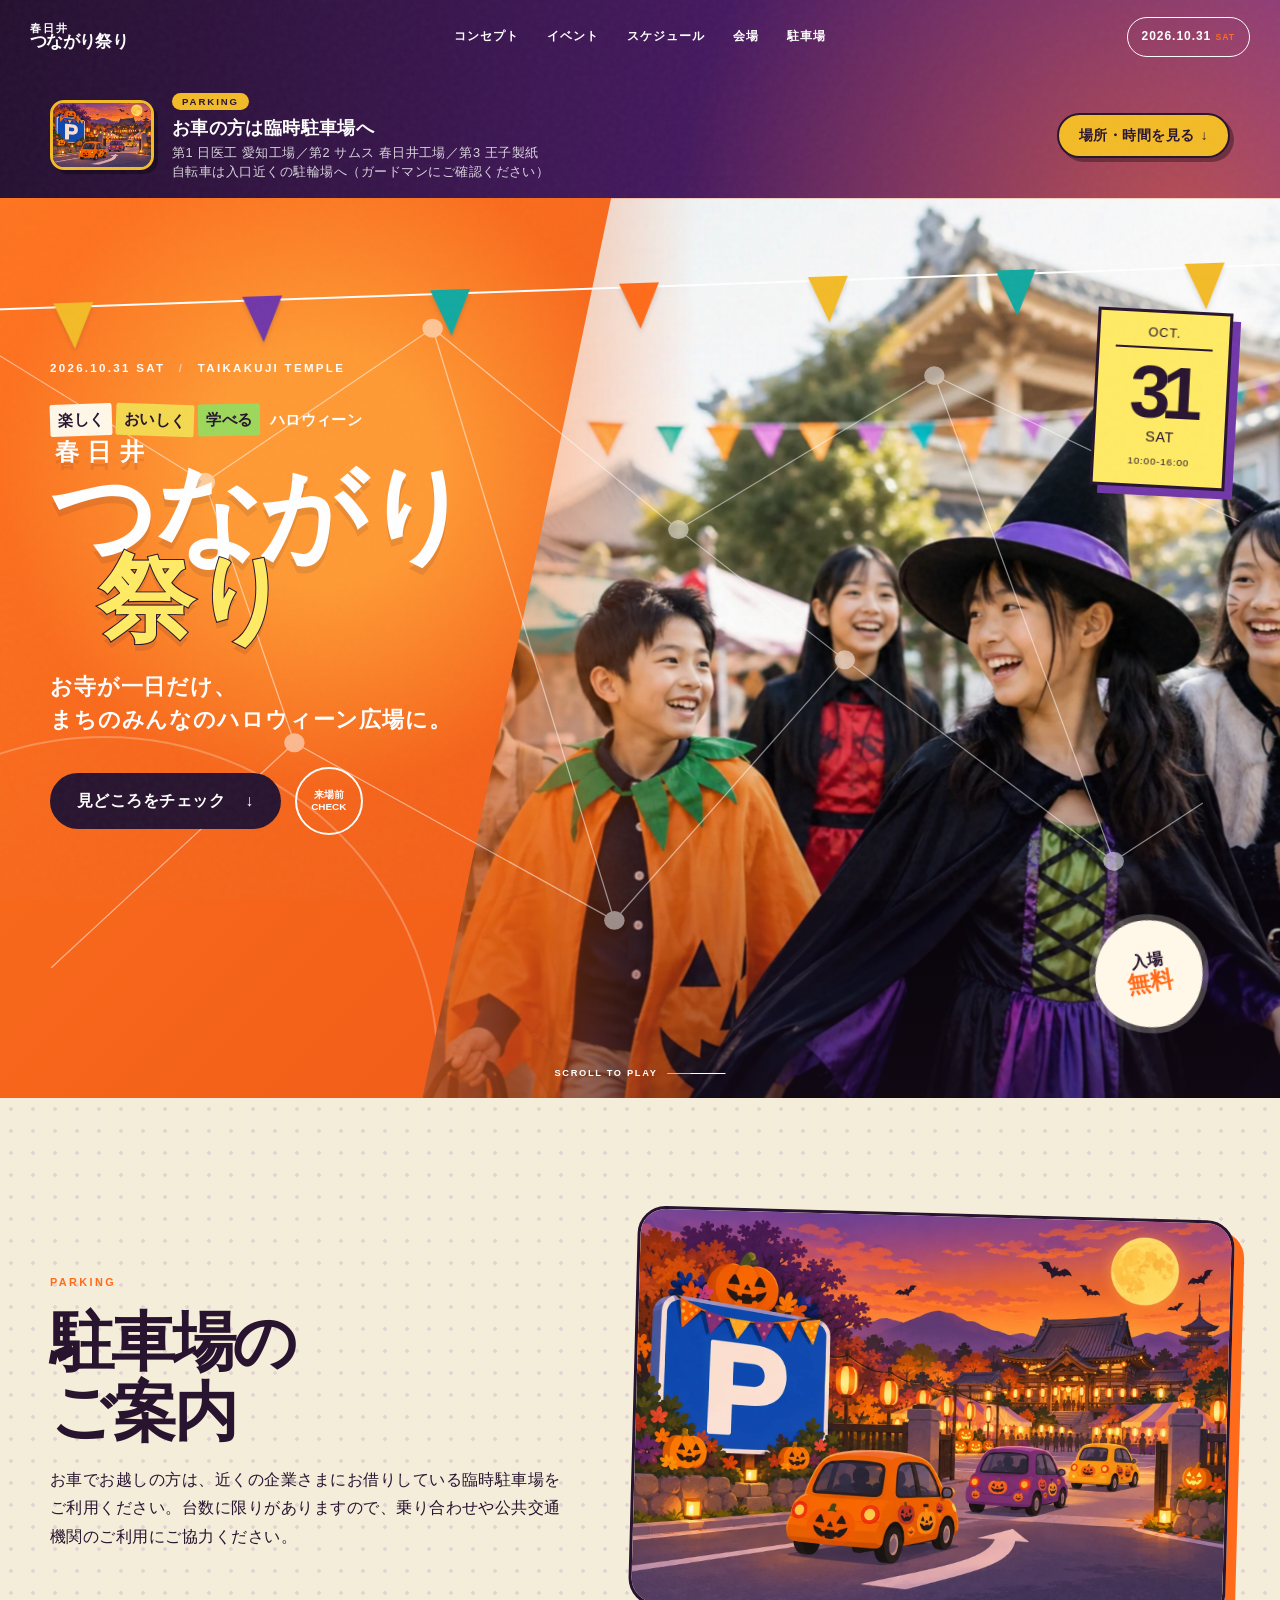
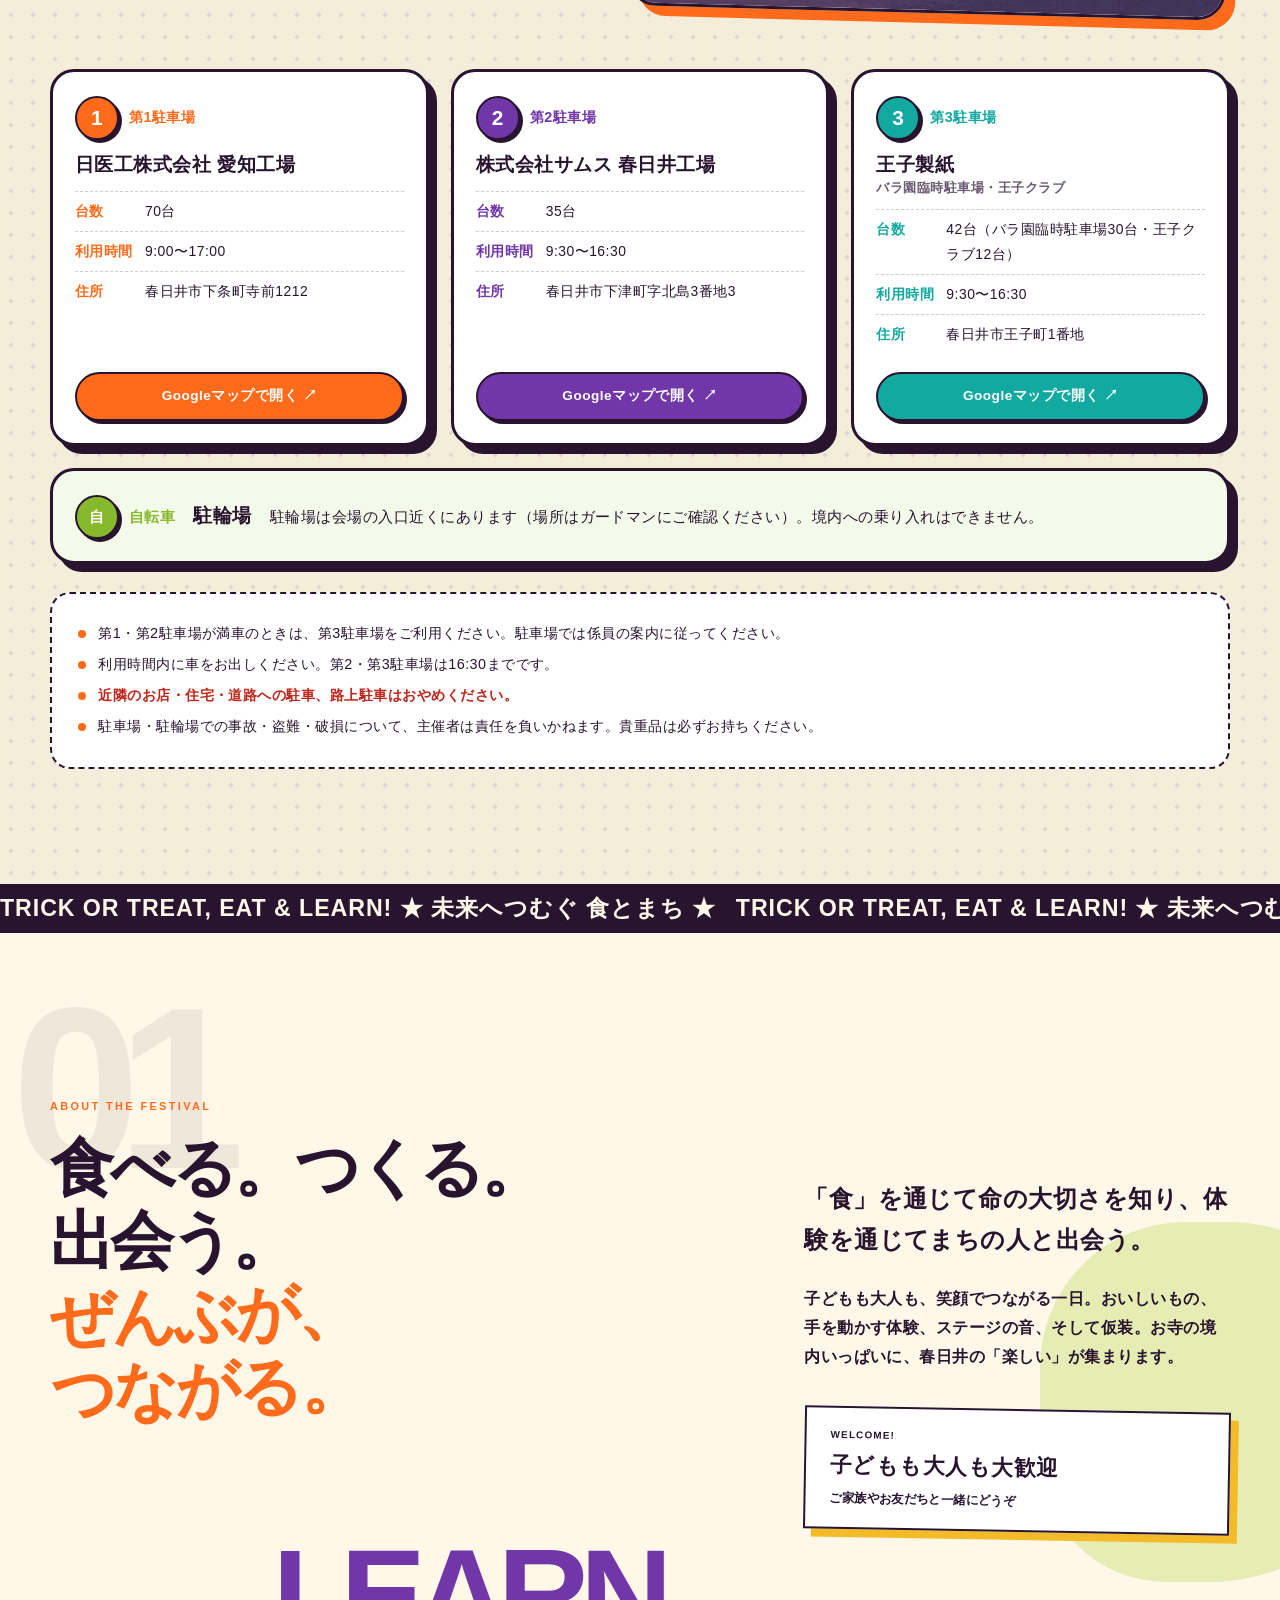
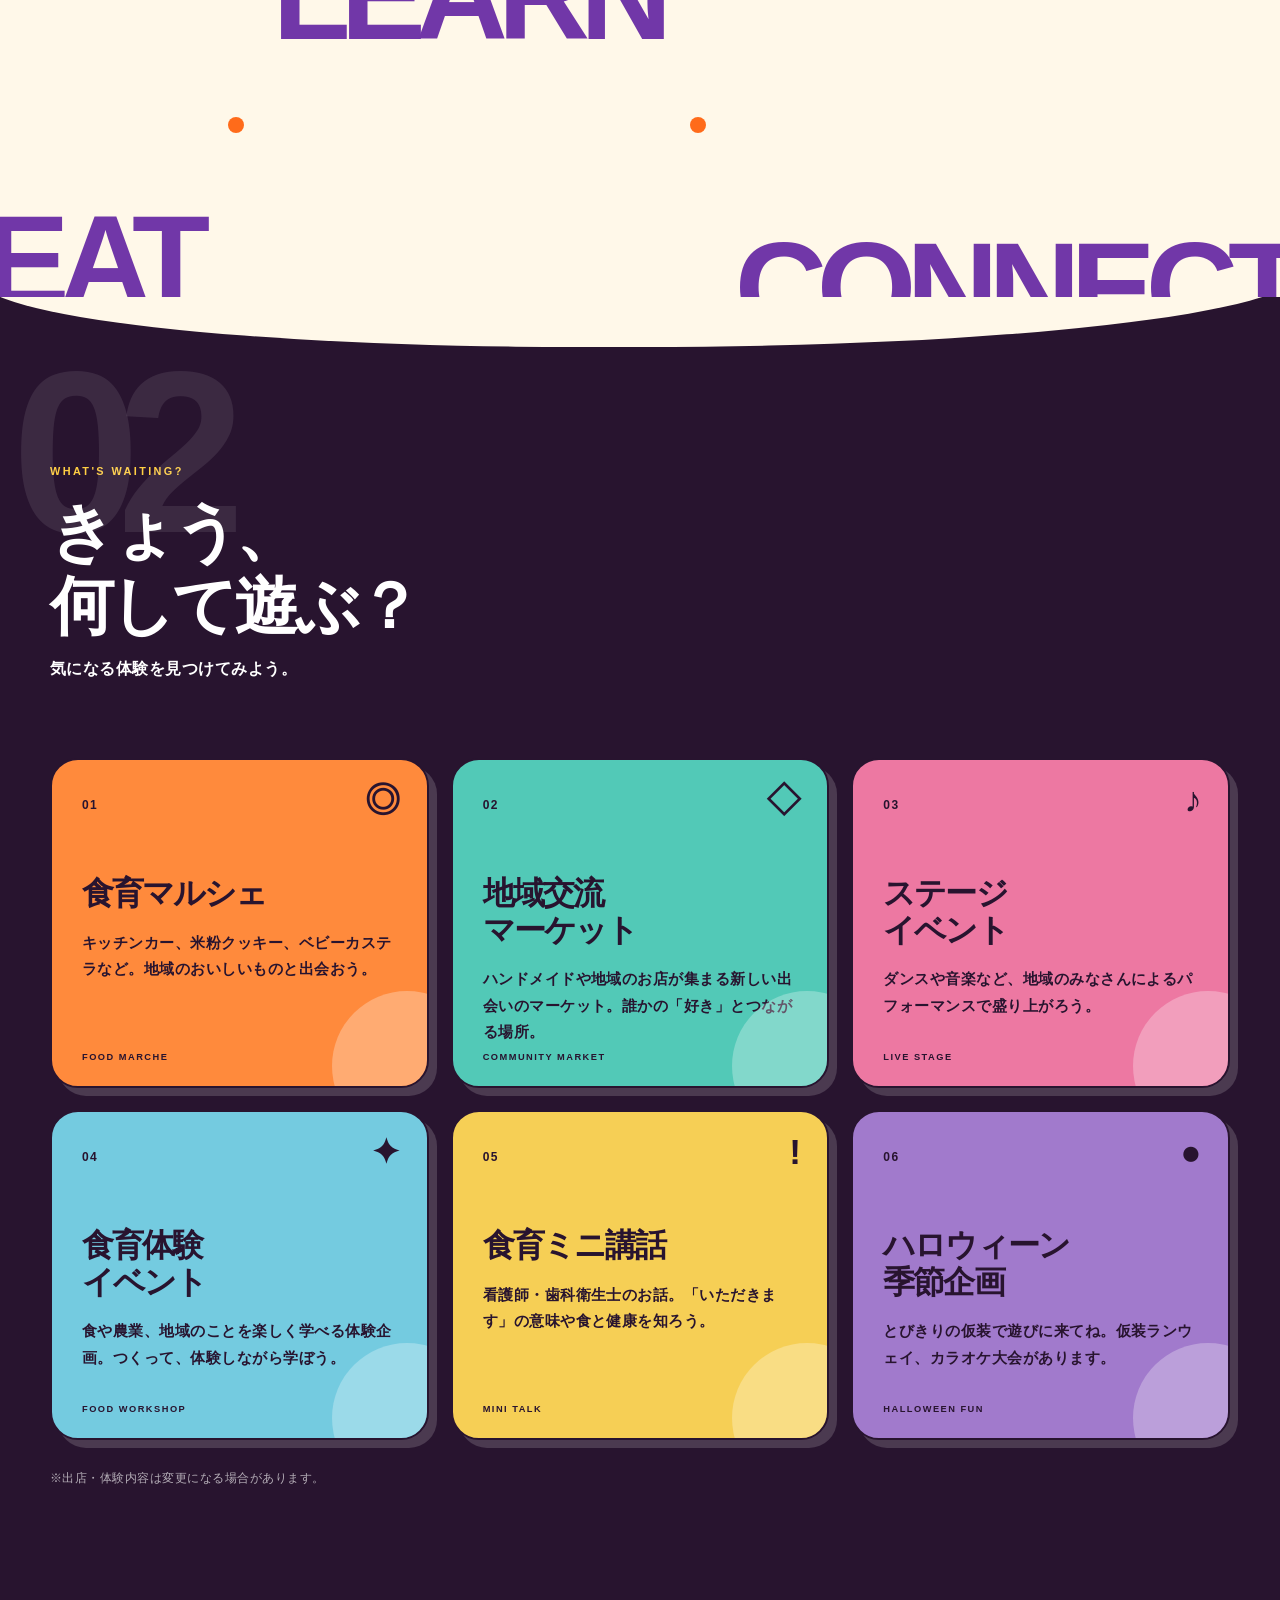
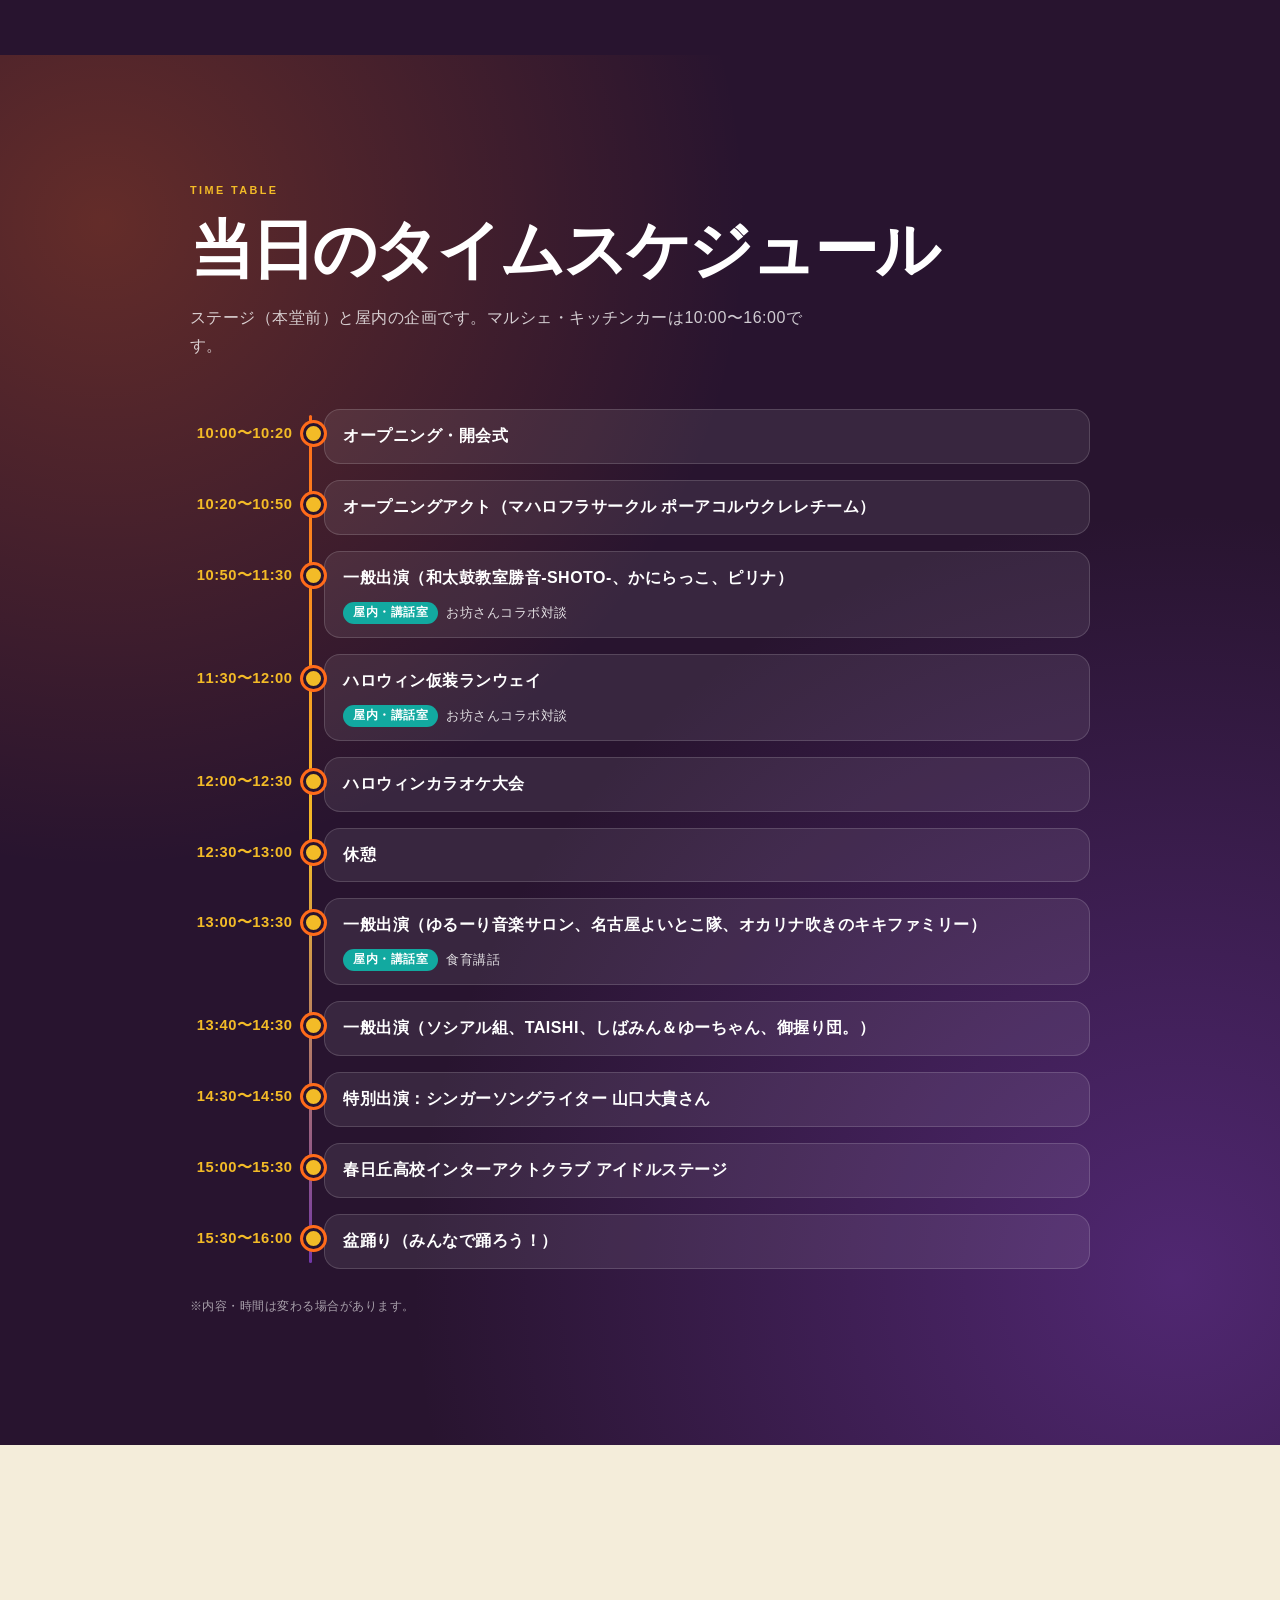
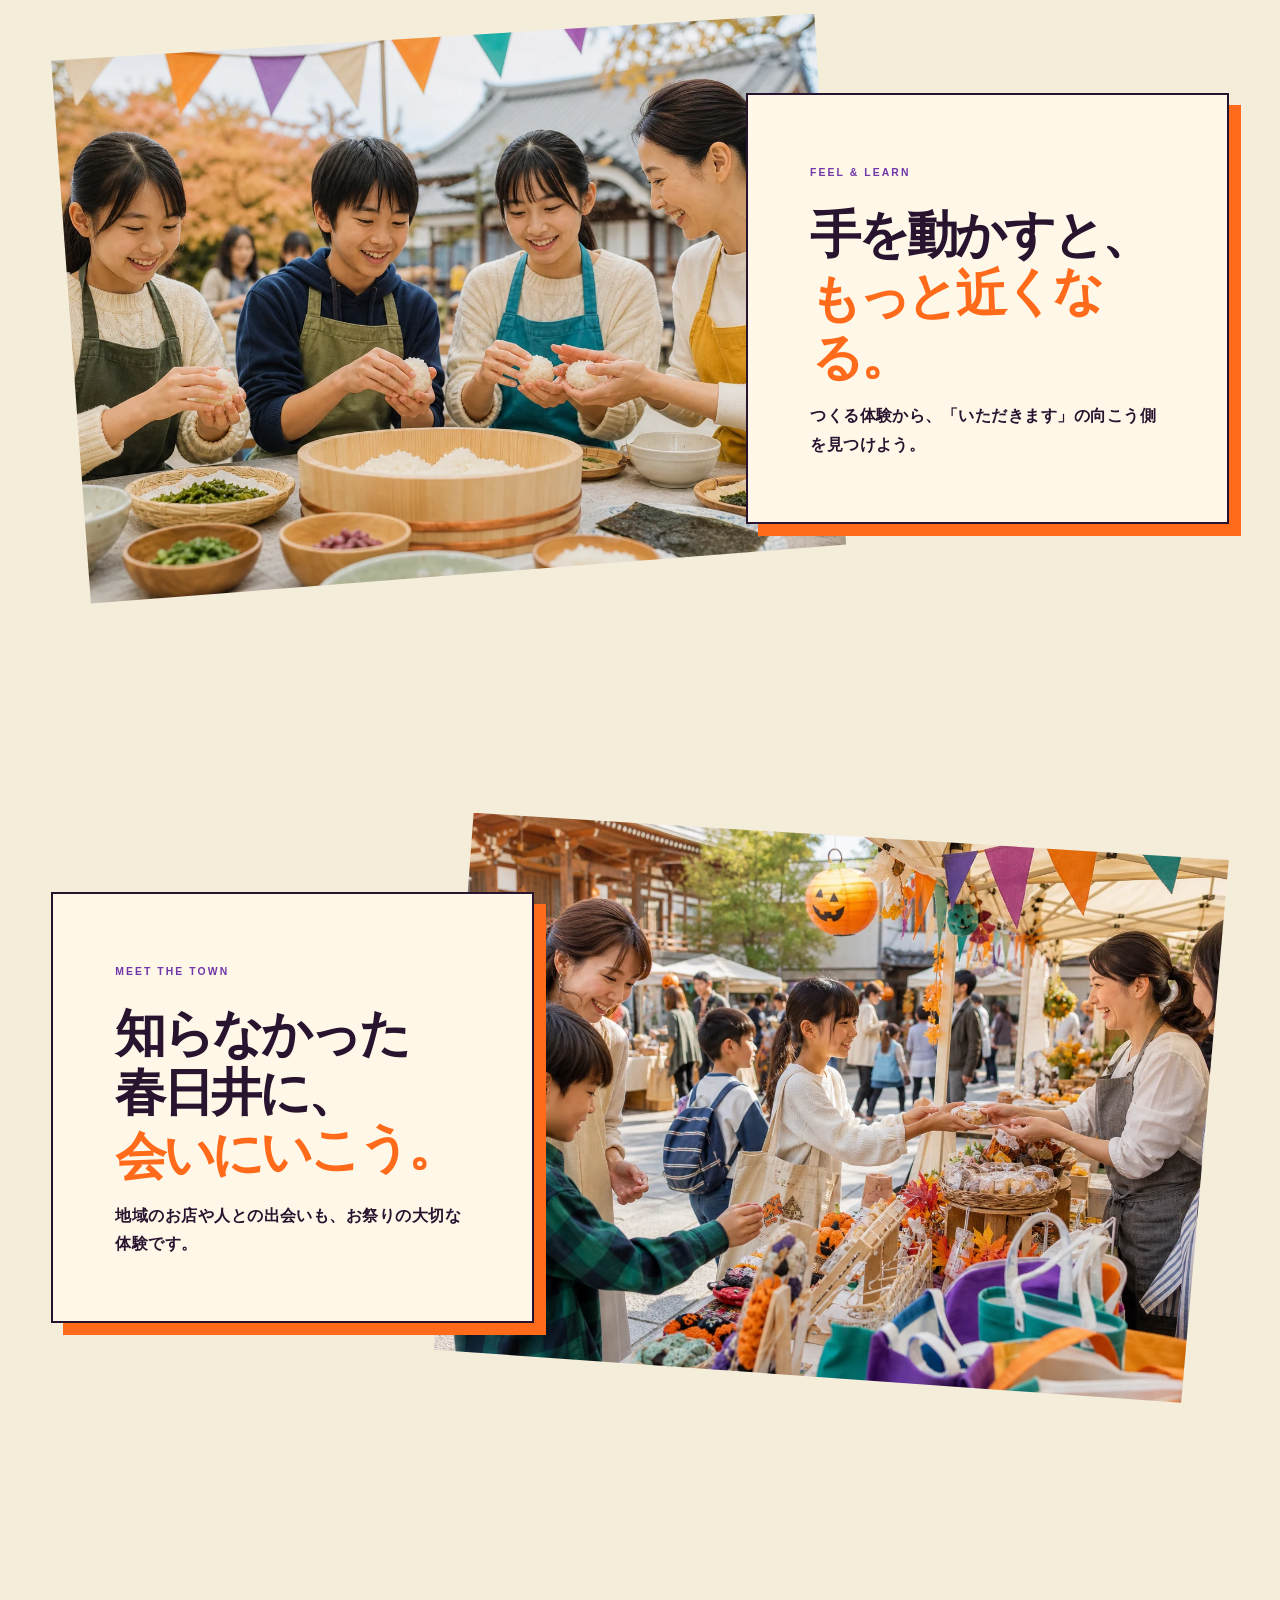
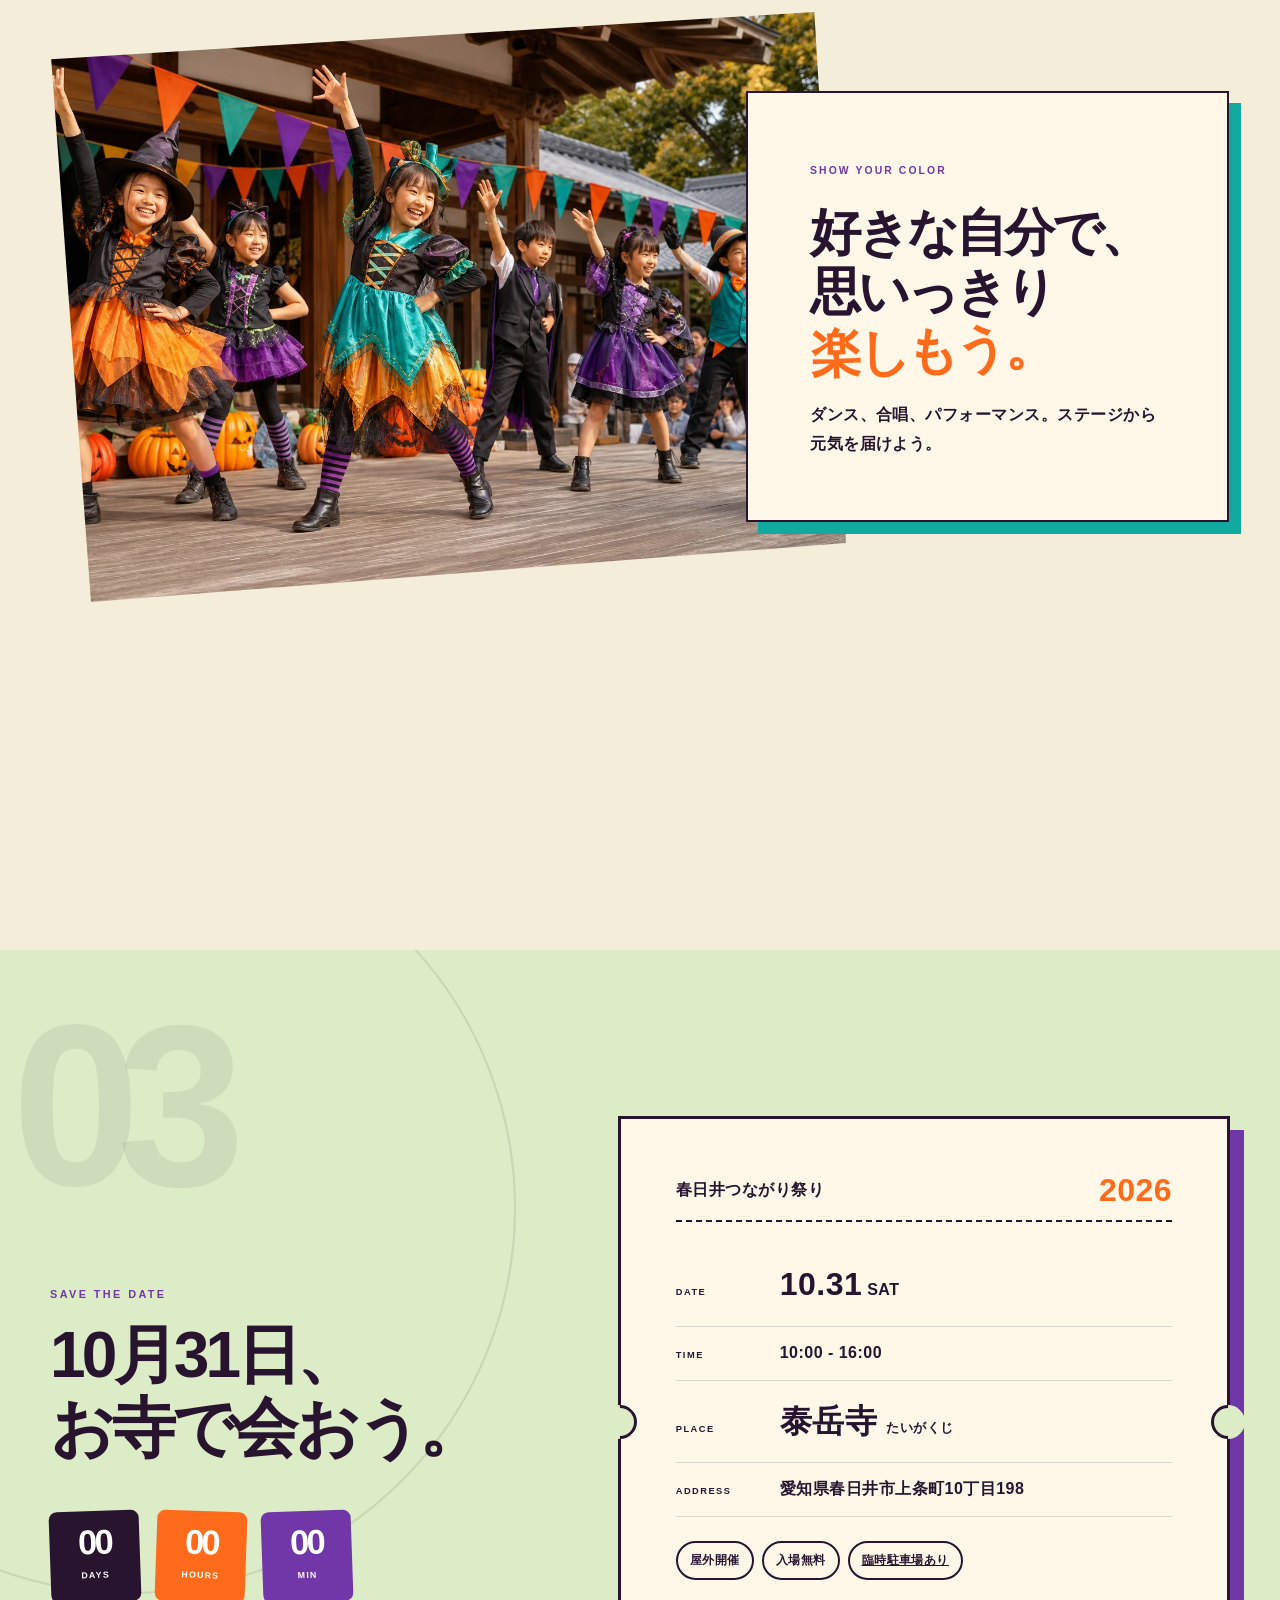
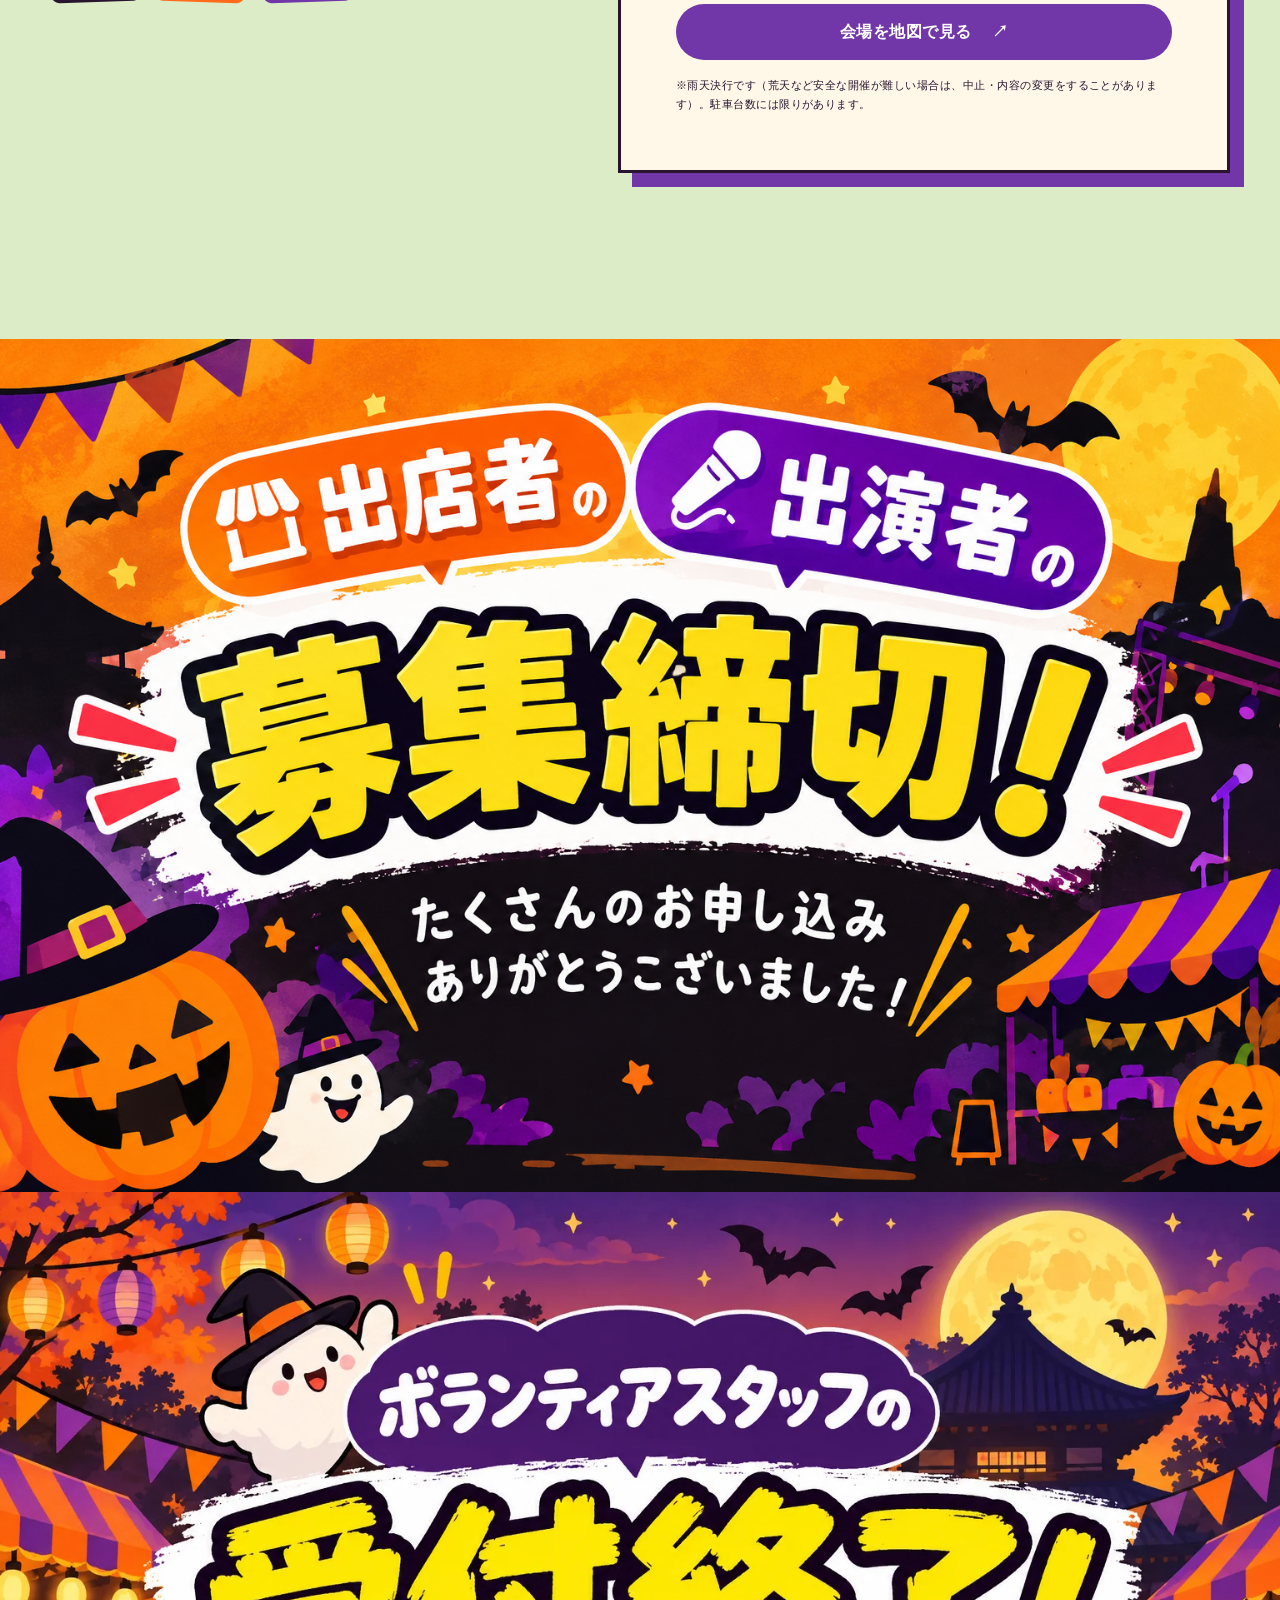
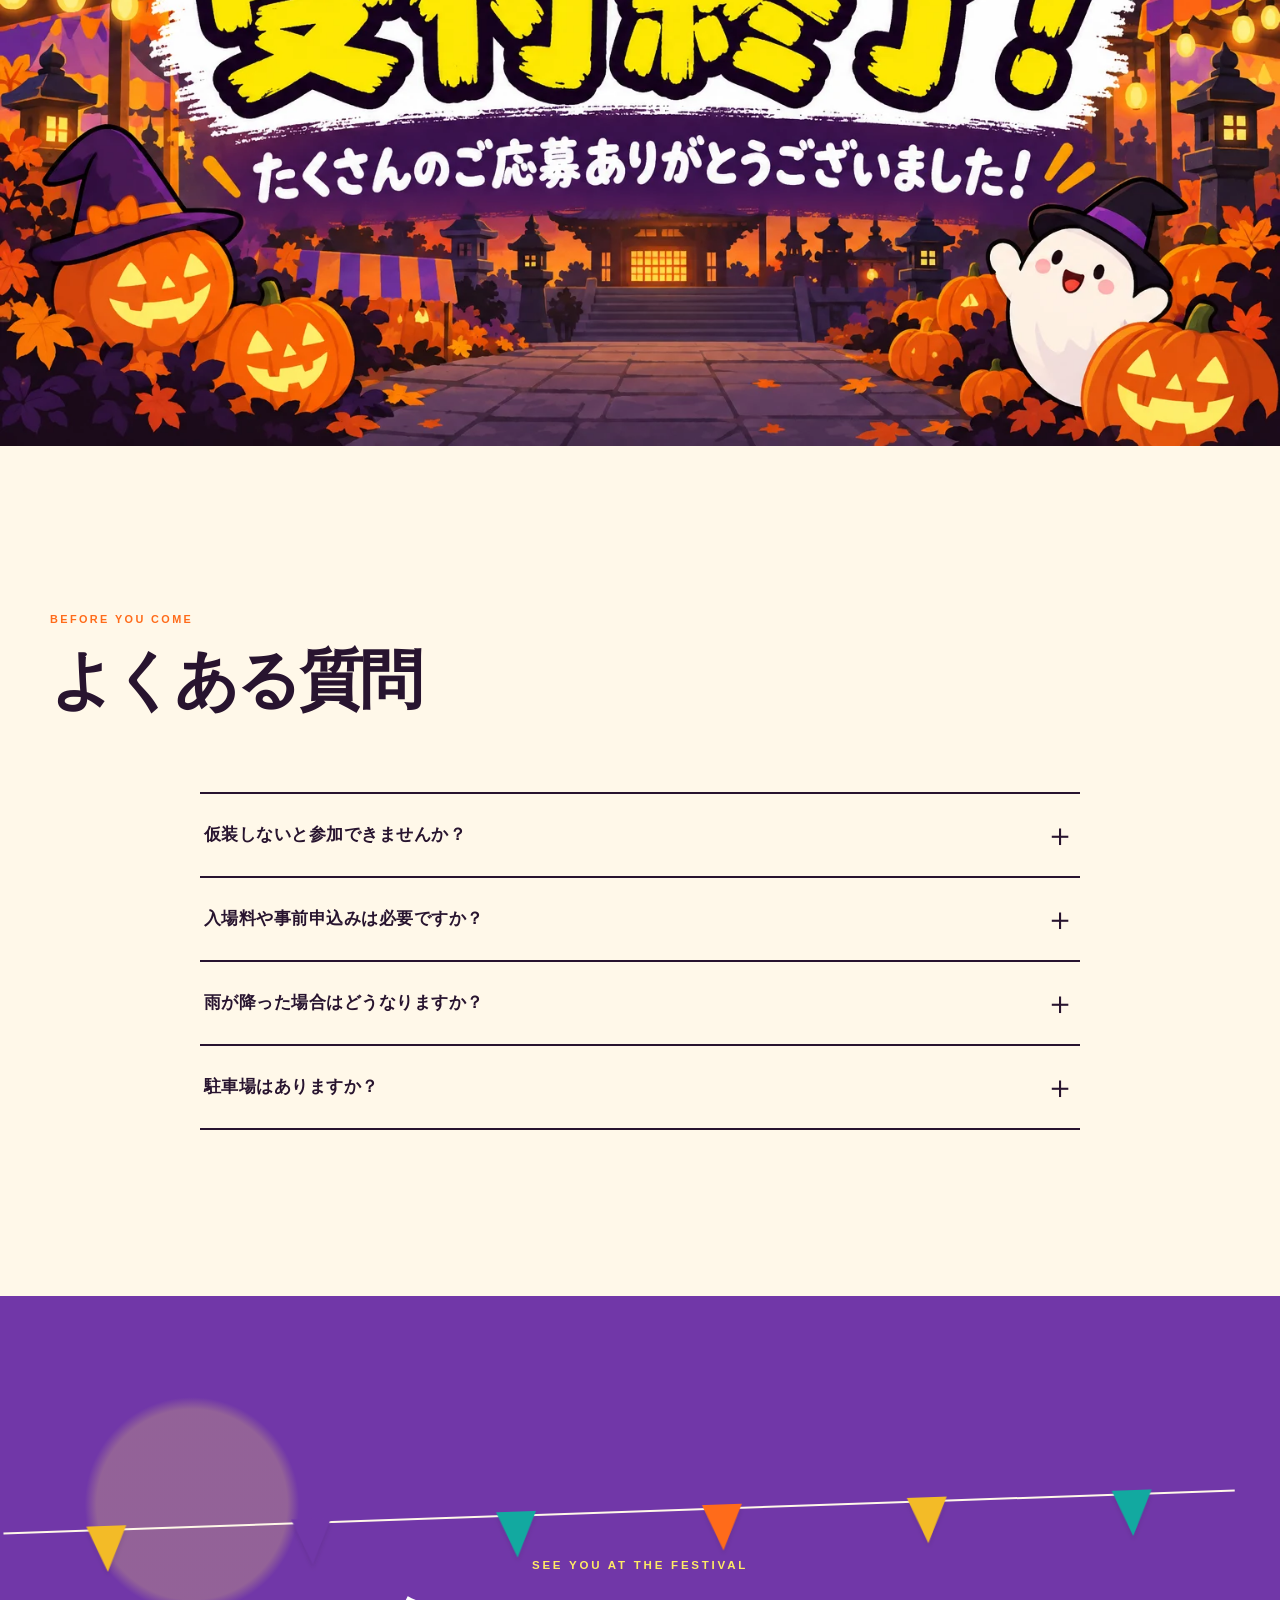
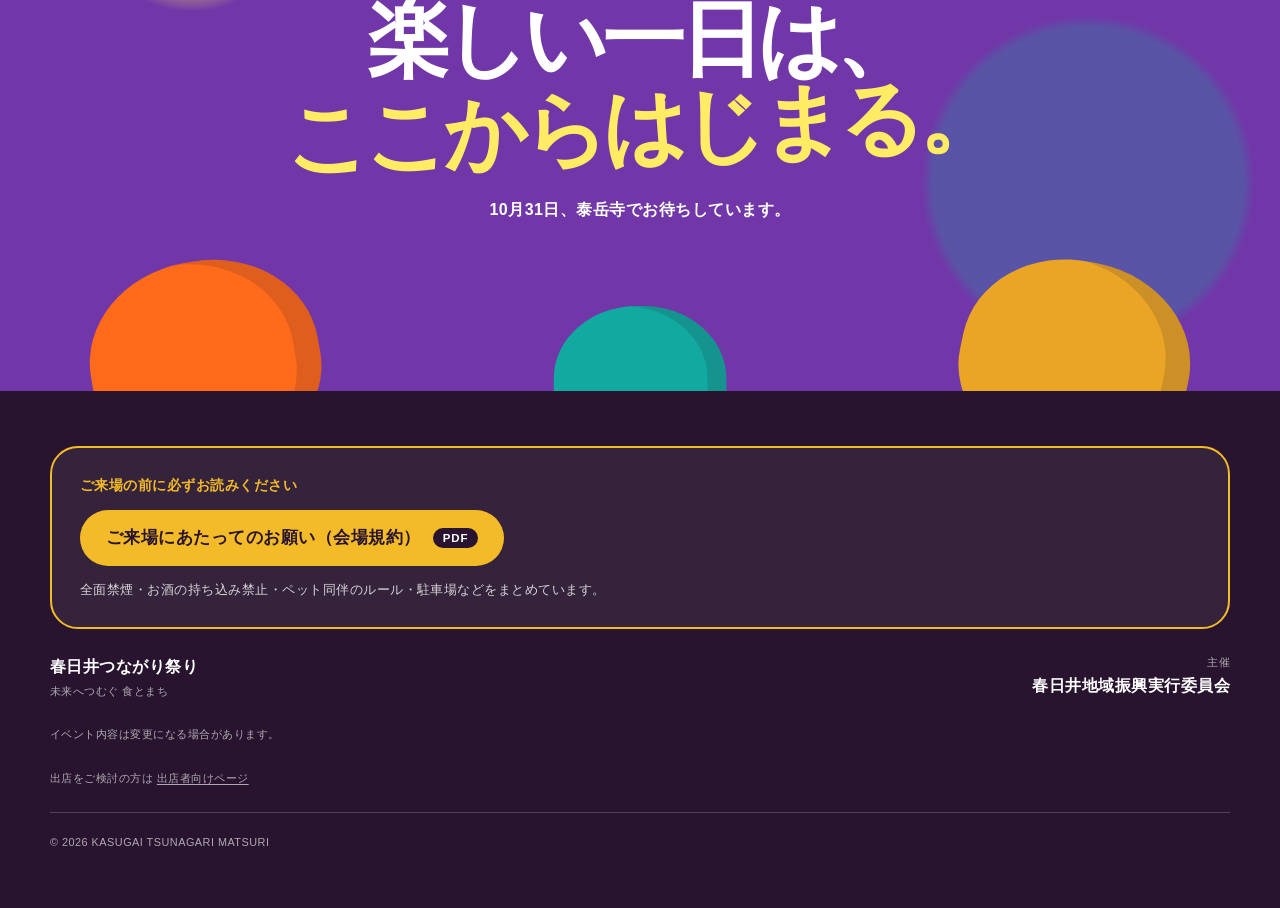
==== commit e66831a3: "来場者LP: 駐輪場を「入口近く（ガードマンに確認）」に変更し、上部の帯・FAQ・会場規約PDFにも記載 Co-Authored-By: Claude Opus 5.5 <noreply@anthro" ====
--- a/index.html
+++ b/index.html
@@ -54,7 +54,7 @@
       <span class="parking-alert__body">
         <span class="parking-alert__tag">PARKING</span>
         <strong>お車の方は臨時駐車場へ</strong>
-        <span>第1 日医工 愛知工場／第2 サムス 春日井工場／第3 王子製紙</span>
+        <span>第1 日医工 愛知工場／第2 サムス 春日井工場／第3 王子製紙<br>自転車は入口近くの駐輪場へ（ガードマンにご確認ください）</span>
       </span>
       <span class="parking-alert__more">場所・時間を見る<i aria-hidden="true">↓</i></span>
     </a>
@@ -158,7 +158,7 @@
           <article class="parking-card parking-card--bike">
             <p class="parking-card__no"><span class="parking-card__num parking-card__num--bike">自</span>自転車</p>
             <h3>駐輪場</h3>
-            <p>泰岳寺の山門付近・東側に駐輪場があります。境内への乗り入れはできません。</p>
+            <p>駐輪場は会場の入口近くにあります（場所はガードマンにご確認ください）。境内への乗り入れはできません。</p>
           </article>
         </div>
         <ul class="parking__notes">
@@ -363,7 +363,7 @@
         </details>
         <details class="reveal">
           <summary>駐車場はありますか？<span aria-hidden="true">＋</span></summary>
-          <p>近くの企業さまにお借りしている臨時駐車場（第1〜第3）をご利用ください。場所と利用時間は<a href="#parking">「駐車場のご案内」</a>をご覧ください。台数に限りがありますので、乗り合わせにご協力ください。</p>
+          <p>近くの企業さまにお借りしている臨時駐車場（第1〜第3）をご利用ください。場所と利用時間は<a href="#parking">「駐車場のご案内」</a>をご覧ください。台数に限りがありますので、乗り合わせにご協力ください。自転車は入口近くの駐輪場をご利用ください（場所はガードマンにご確認ください）。</p>
         </details>
       </div>
     </section>
@@ -381,7 +381,7 @@
   <footer>
     <div class="footer-rules">
       <p class="footer-rules__label">ご来場の前に必ずお読みください</p>
-      <a class="footer-rules__link" href="assets/docs/kasugai-tsunagari-2026-visitor-rules.pdf?v=20261028" target="_blank" rel="noopener">ご来場にあたってのお願い（会場規約）<span>PDF</span></a>
+      <a class="footer-rules__link" href="assets/docs/kasugai-tsunagari-2026-visitor-rules.pdf?v=20261028b" target="_blank" rel="noopener">ご来場にあたってのお願い（会場規約）<span>PDF</span></a>
       <p class="footer-rules__note">全面禁煙・お酒の持ち込み禁止・ペット同伴のルール・駐車場などをまとめています。</p>
     </div>
     <div><strong>春日井つながり祭り</strong><span>未来へつむぐ 食とまち</span></div>
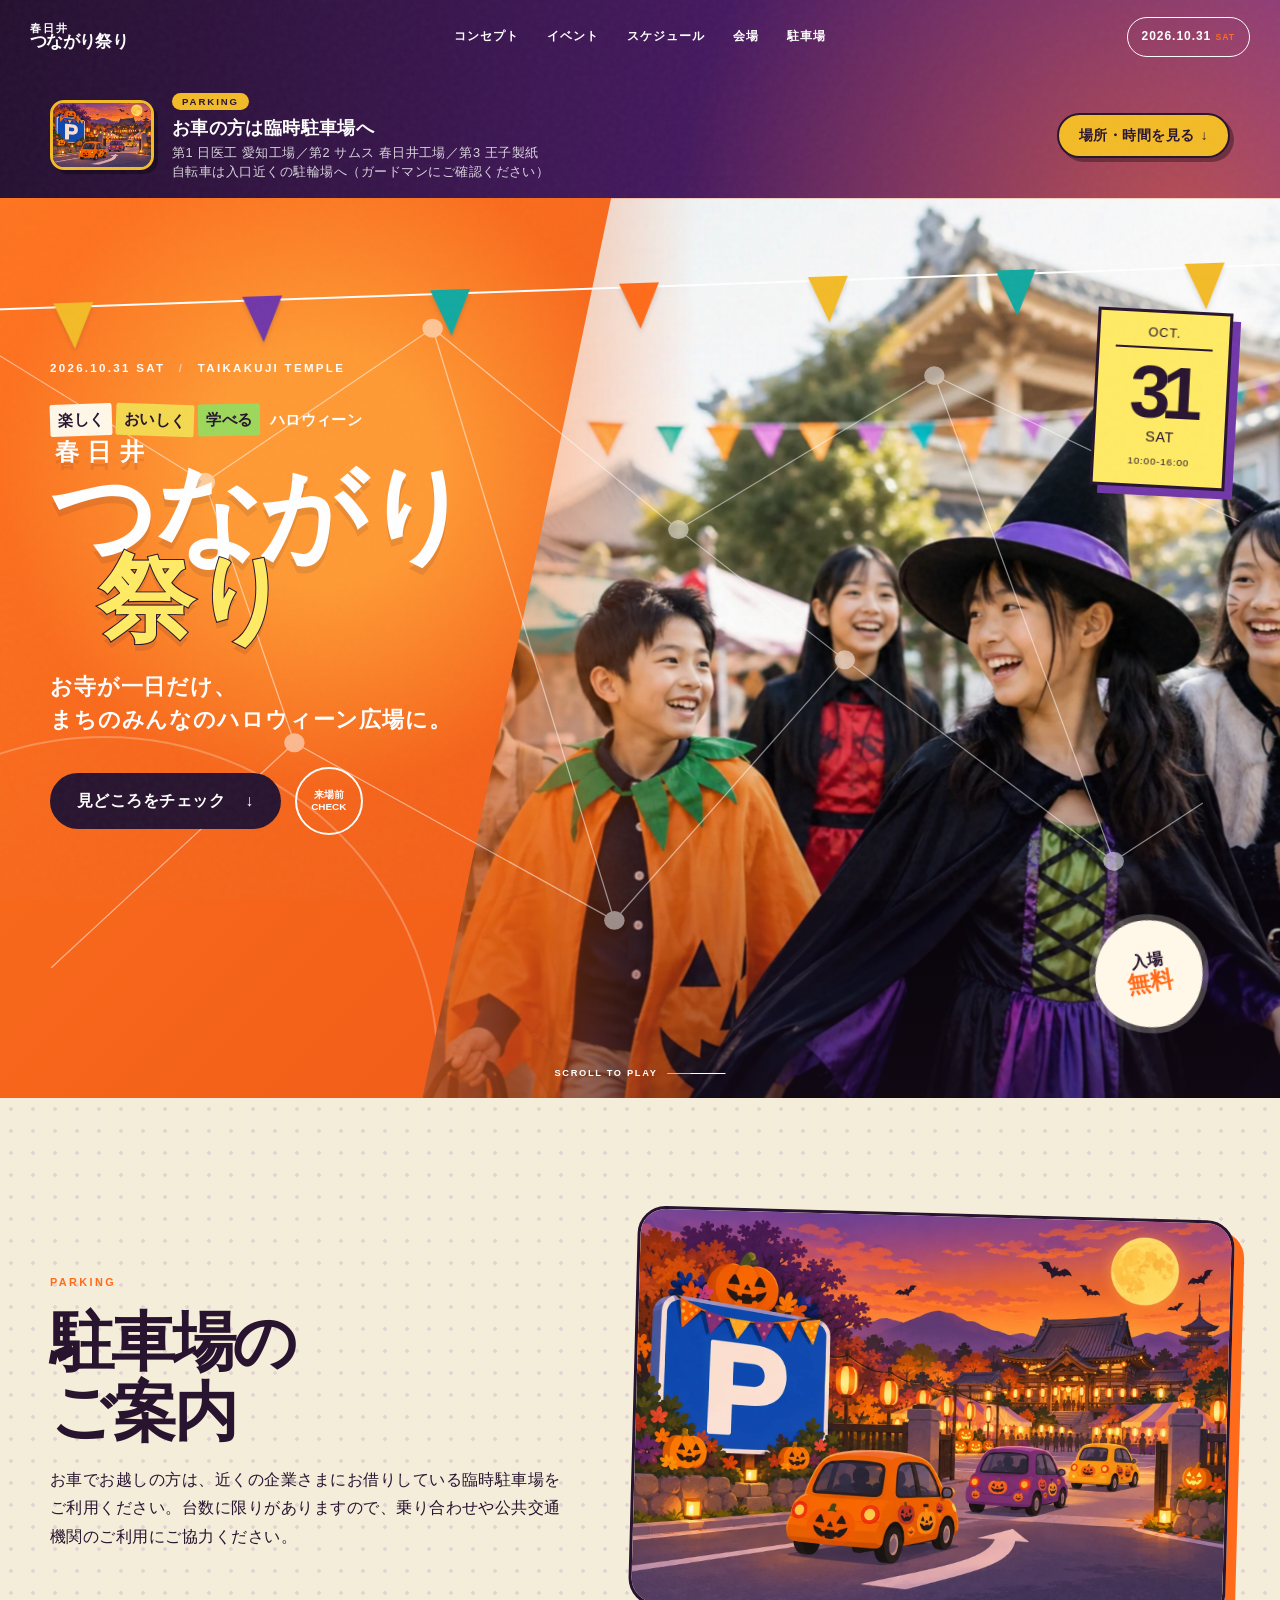
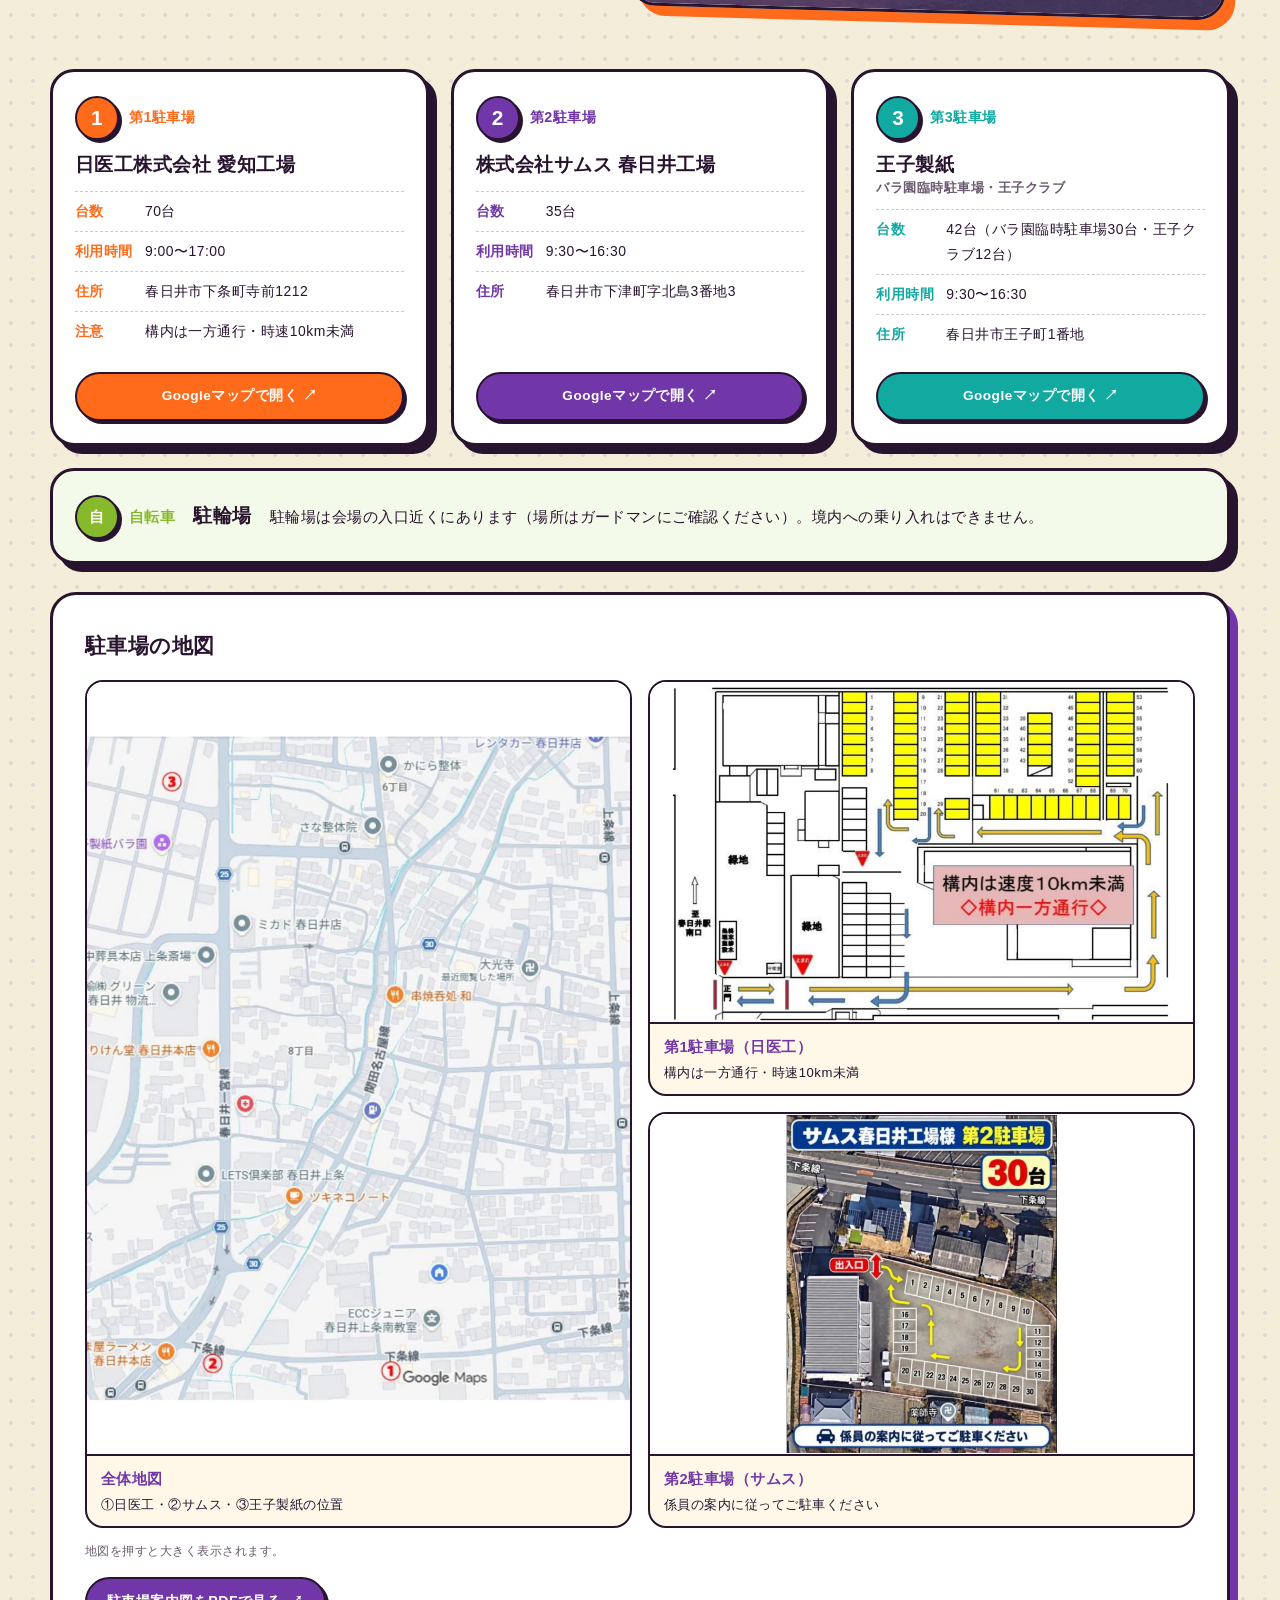
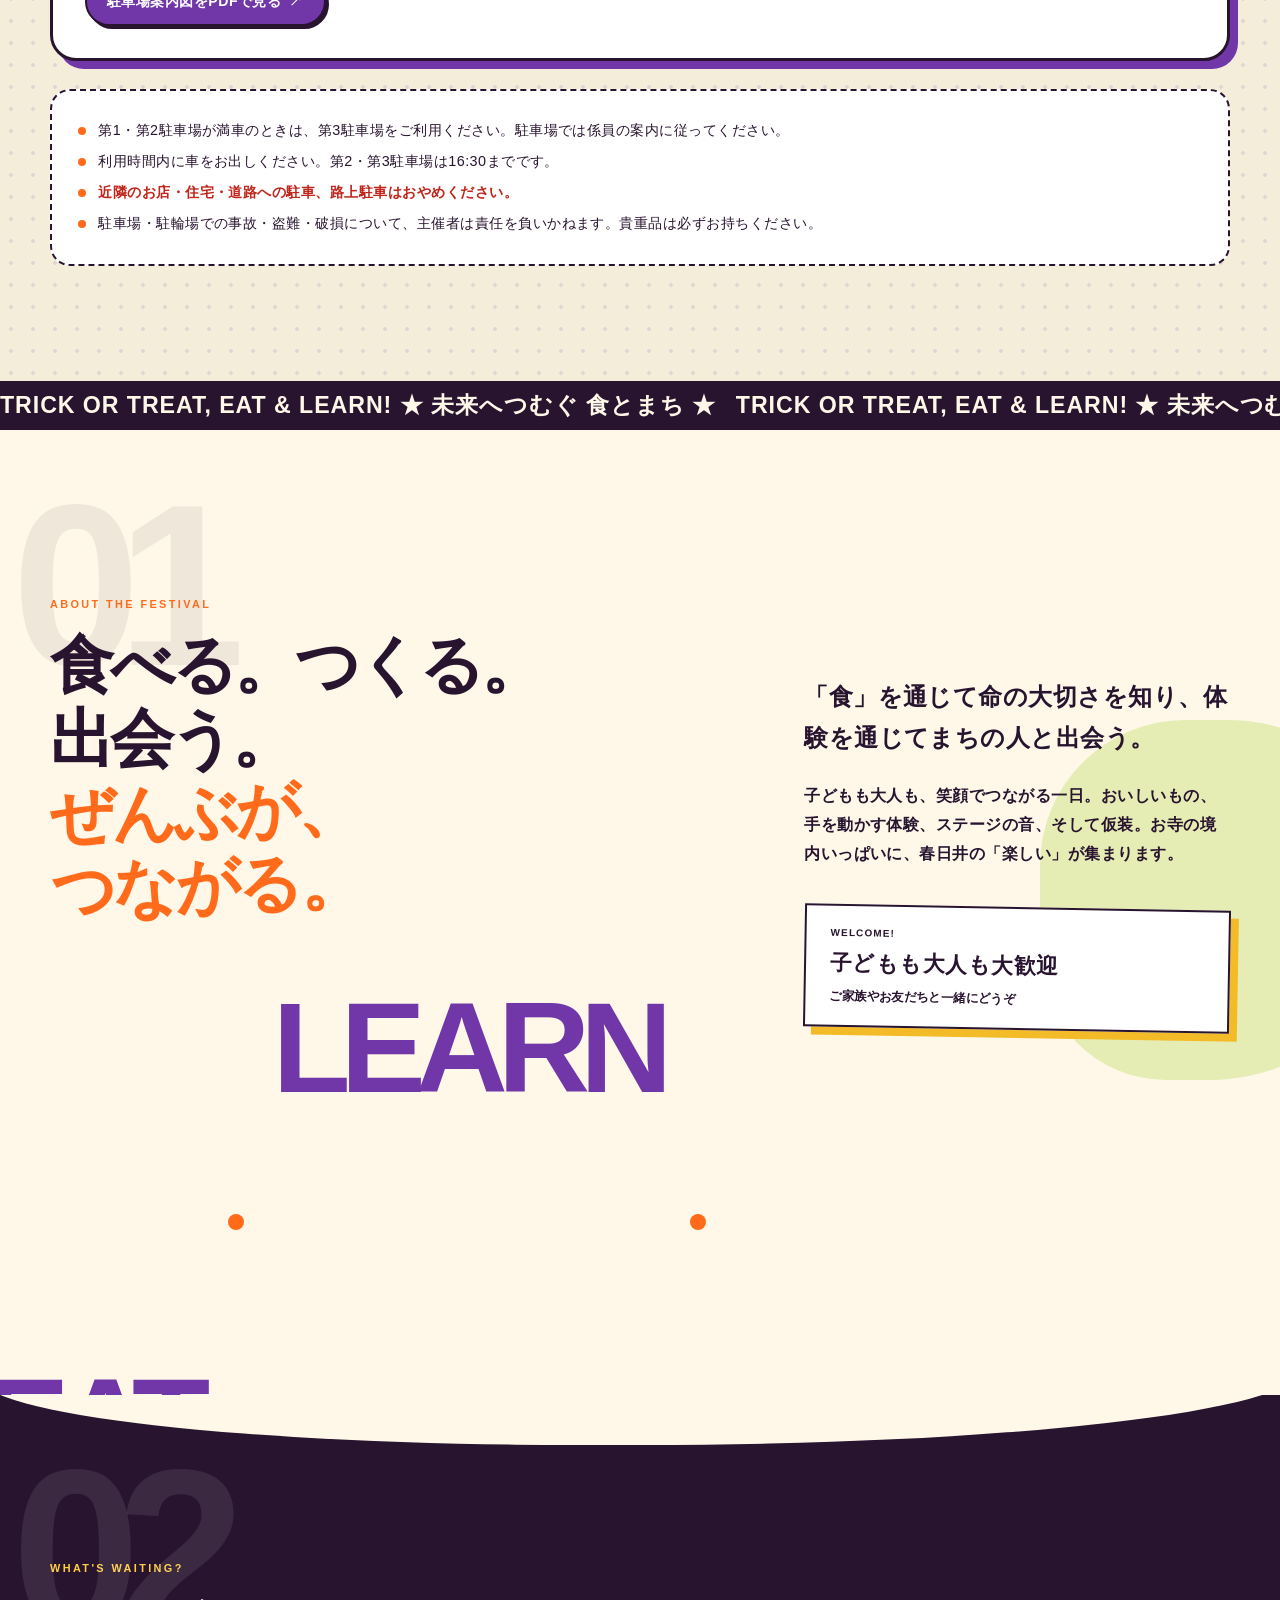
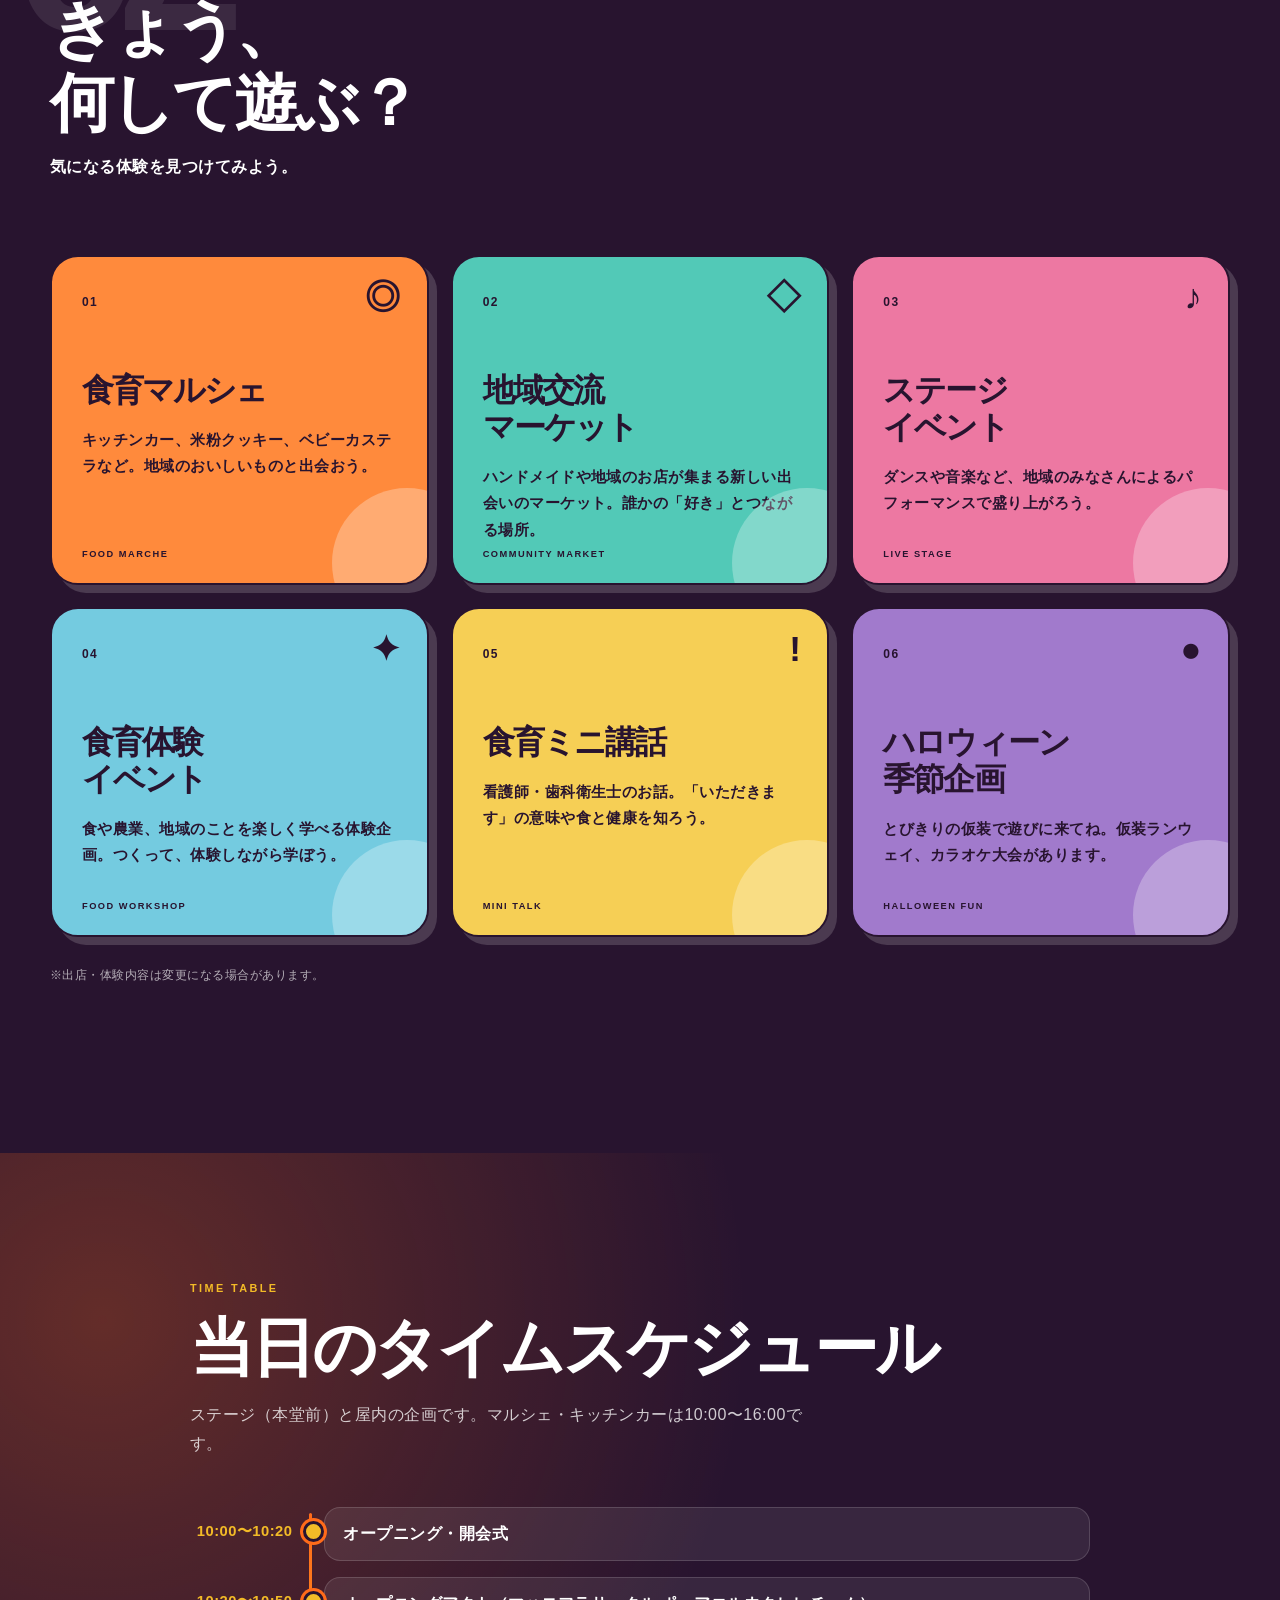
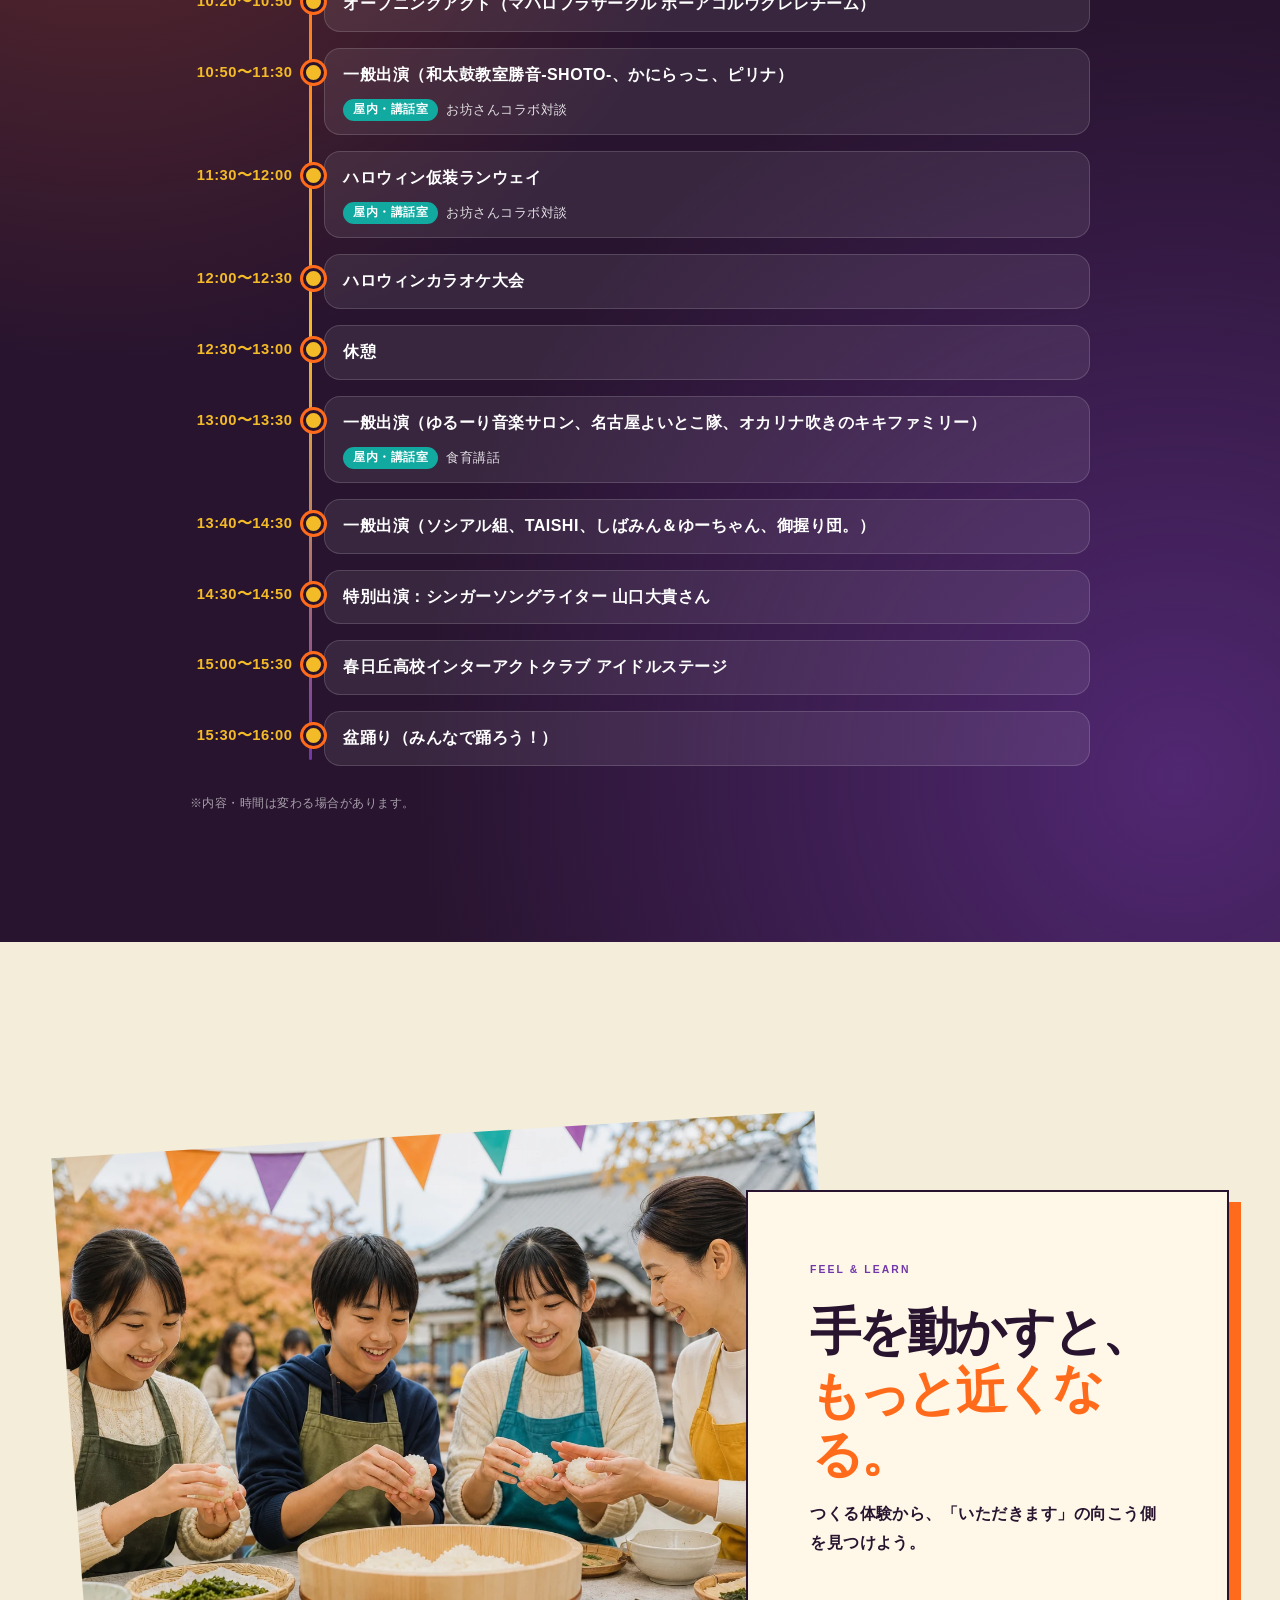
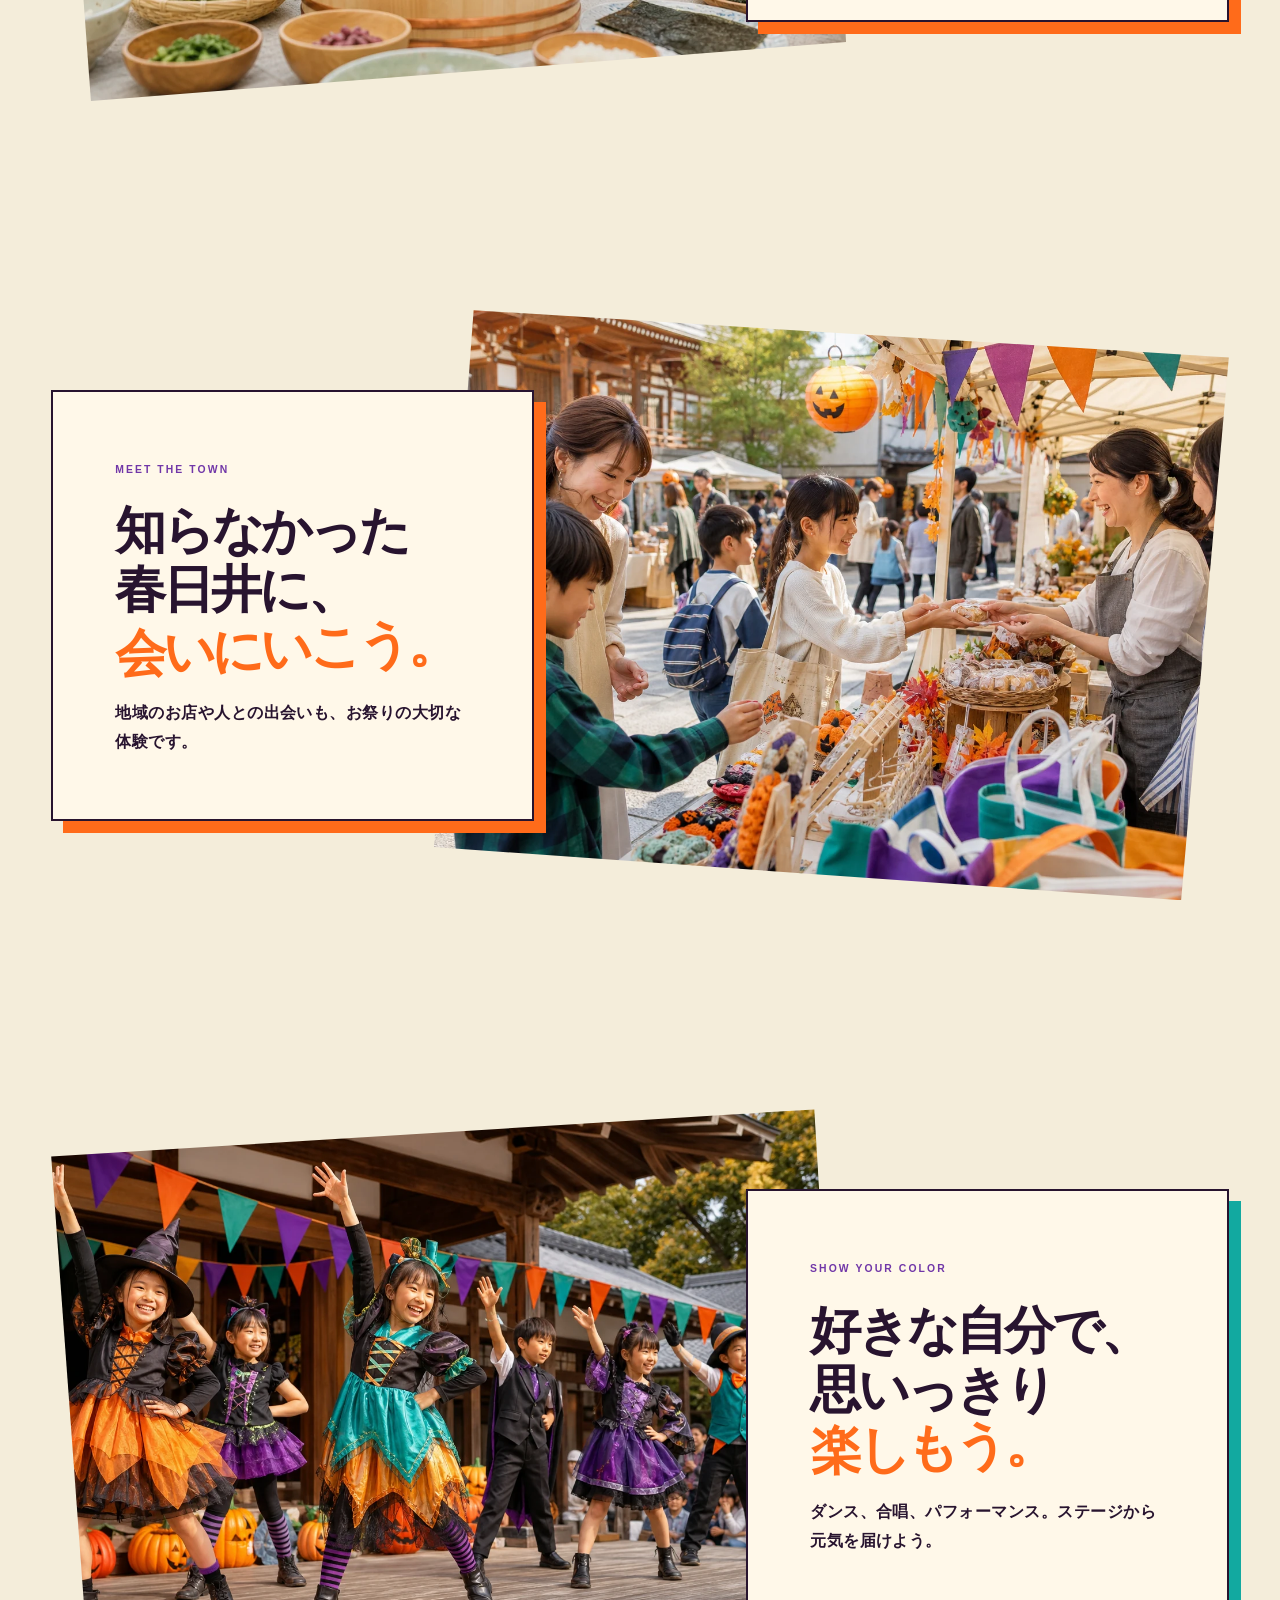
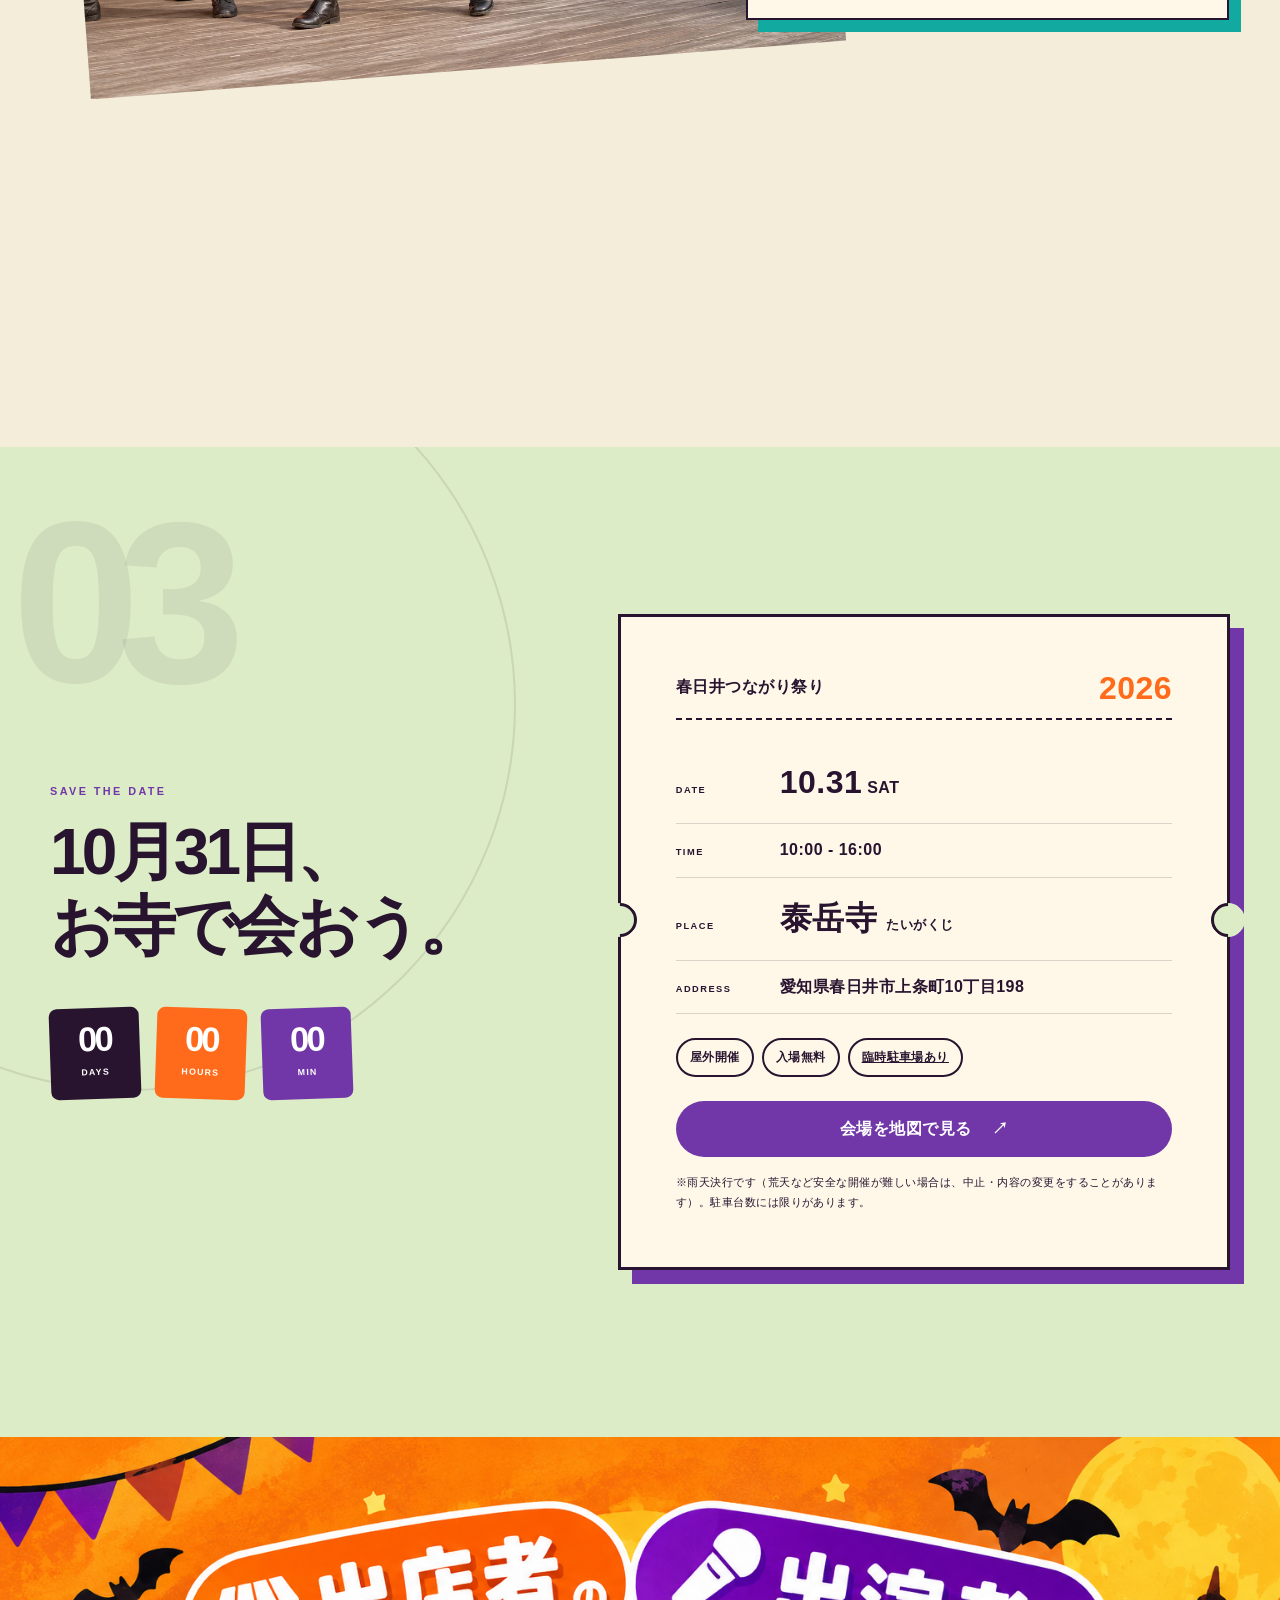
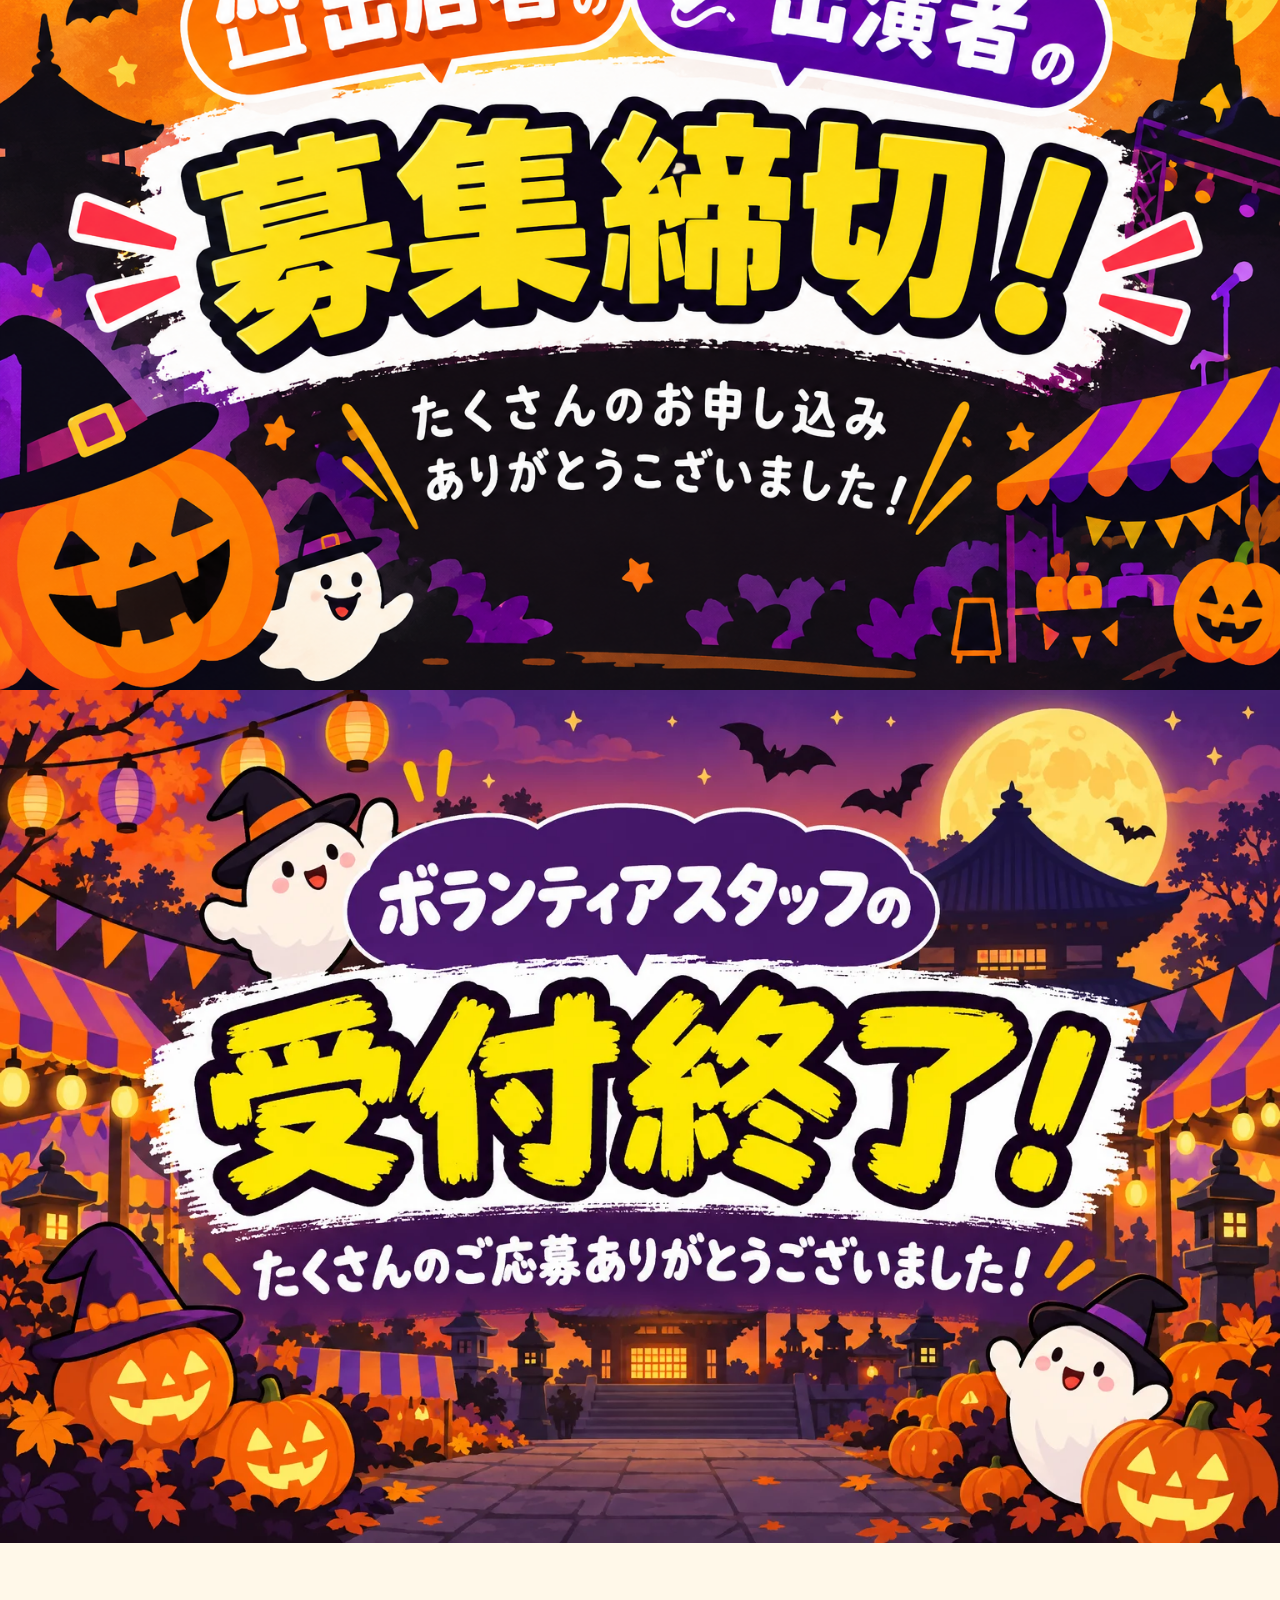
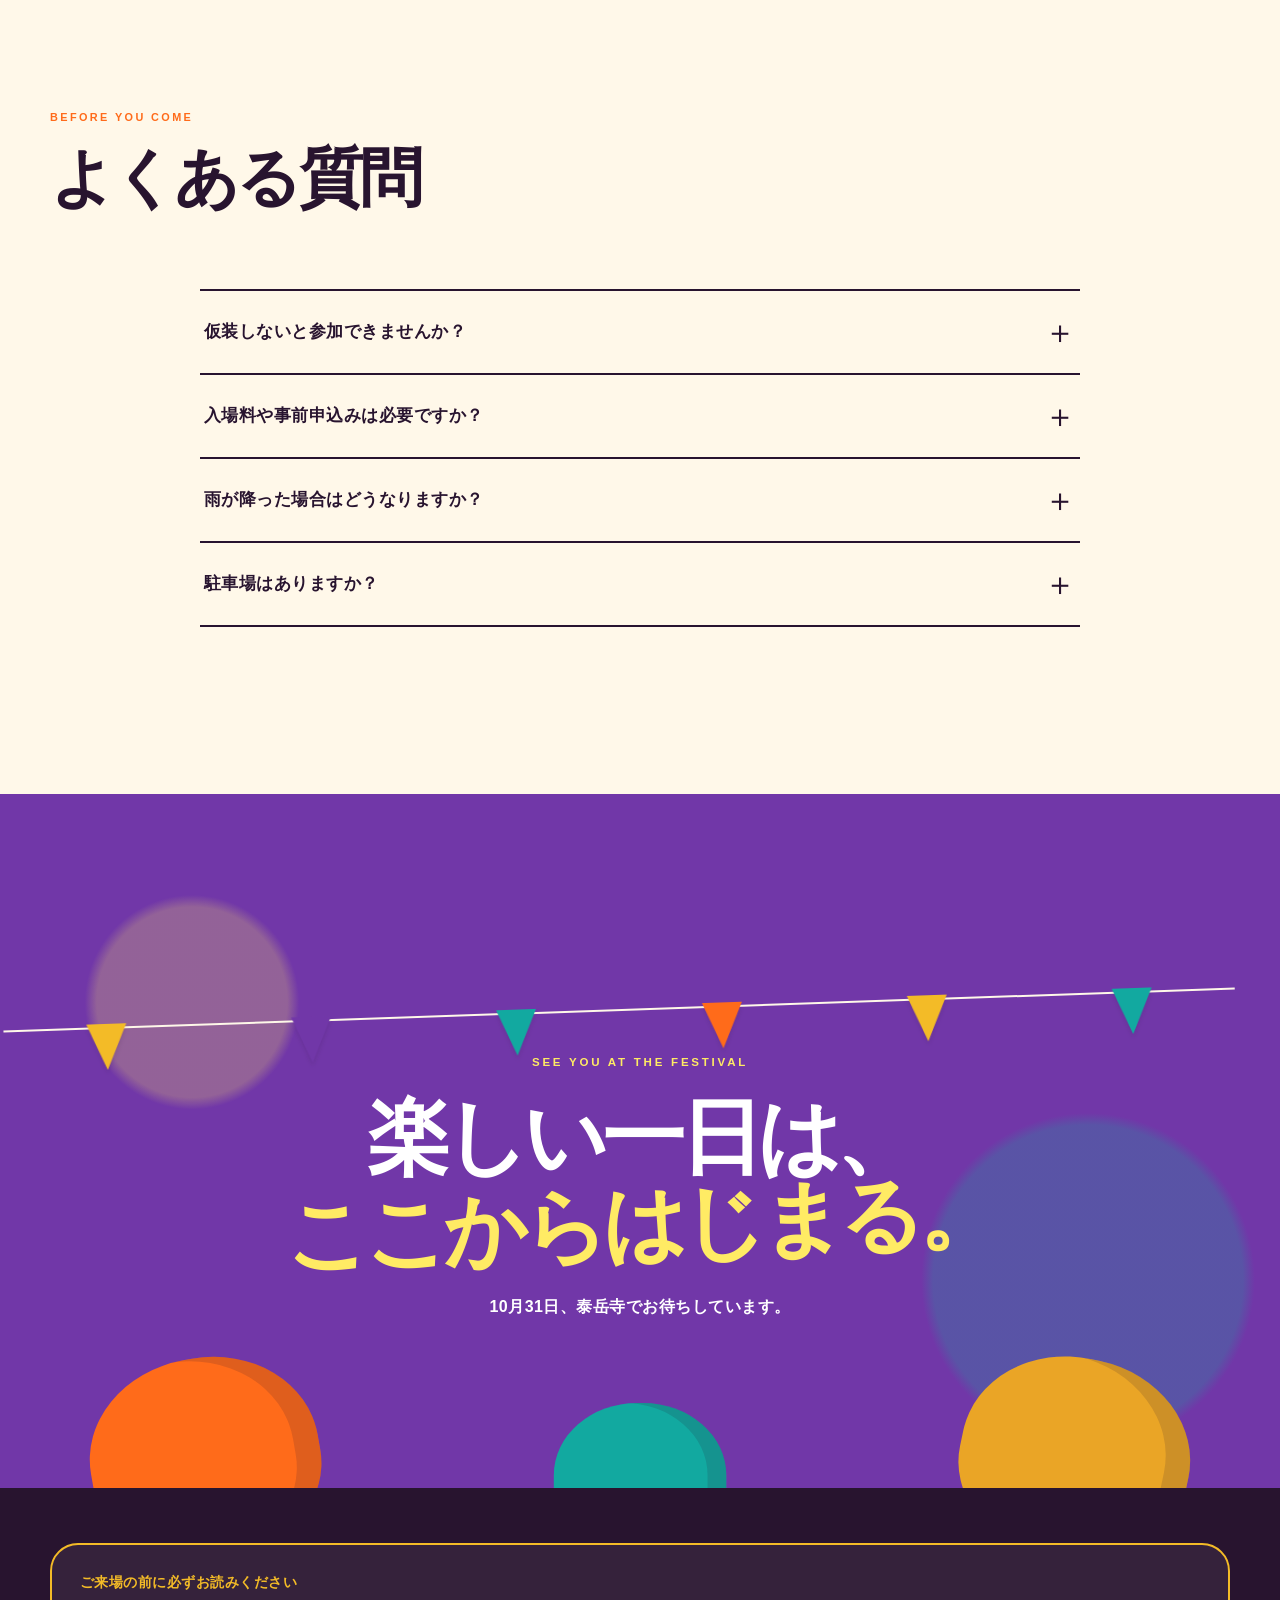
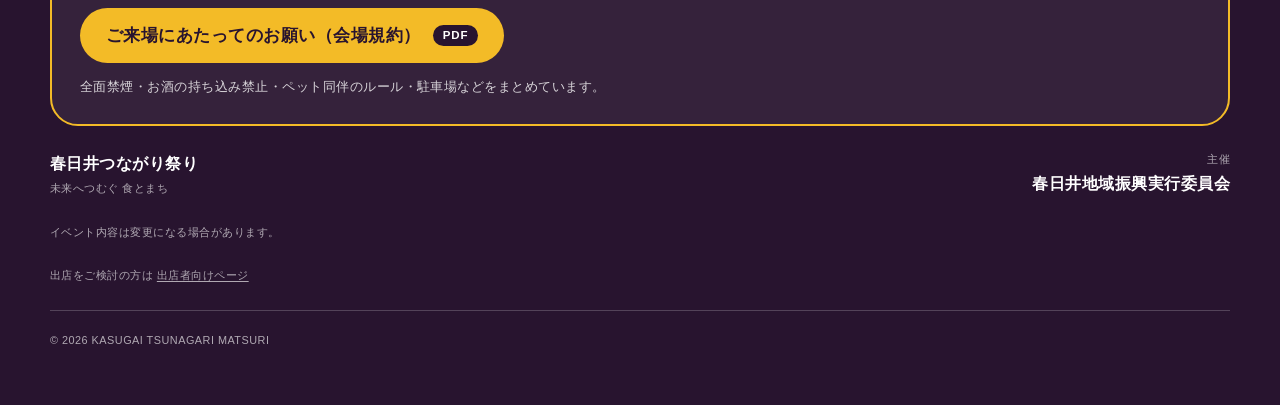
==== commit eeb735df: "来場者LP: 駐車場の地図（全体地図・第1日医工・第2サムス構内図）と駐車場案内図PDFを追加 Co-Authored-By: Claude Opus 5.5 <noreply@anthropic.c" ====
--- a/index.html
+++ b/index.html
@@ -14,7 +14,7 @@
     content="https://guts-web.github.io/kasugai-tsunagari-halloween/assets/images/hero-festival.png">
   <meta name="twitter:card" content="summary_large_image">
   <title>春日井つながり祭り｜楽しく おいしく 学べる ハロウィーン</title>
-  <link rel="stylesheet" href="styles.css?v=20261028b">
+  <link rel="stylesheet" href="styles.css?v=20261028c">
   <meta name="google-site-verification" content="yEESfwl0iUHl4pGOeR_BAQrC1uNWLb2QLtQHwEUidFo" />
 </head>
 
@@ -132,6 +132,7 @@
               <div><dt>台数</dt><dd>70台</dd></div>
               <div><dt>利用時間</dt><dd>9:00〜17:00</dd></div>
               <div><dt>住所</dt><dd>春日井市下条町寺前1212</dd></div>
+              <div><dt>注意</dt><dd>構内は一方通行・時速10km未満</dd></div>
             </dl>
             <a class="parking-card__map" href="https://maps.app.goo.gl/eVy2dCDwtDo2zp2o7" target="_blank" rel="noopener noreferrer">Googleマップで開く <span aria-hidden="true">↗</span></a>
           </article>
@@ -160,6 +161,26 @@
             <h3>駐輪場</h3>
             <p>駐輪場は会場の入口近くにあります（場所はガードマンにご確認ください）。境内への乗り入れはできません。</p>
           </article>
+        </div>
+
+        <div class="parking-maps">
+          <h3 class="parking-maps__title">駐車場の地図</h3>
+          <div class="parking-maps__grid">
+            <a class="parking-map parking-map--wide" href="assets/images/parking-map-overview.webp" target="_blank" rel="noopener">
+              <img src="assets/images/parking-map-overview.webp" width="1600" height="1959" loading="lazy" alt="来場者駐車場の全体地図。①日医工 愛知工場、②サムス 春日井工場、③王子製紙の位置">
+              <span><b>全体地図</b>①日医工・②サムス・③王子製紙の位置</span>
+            </a>
+            <a class="parking-map" href="assets/images/parking-map-nichiiko.webp" target="_blank" rel="noopener">
+              <img src="assets/images/parking-map-nichiiko.webp" width="1600" height="1093" loading="lazy" alt="第1駐車場（日医工 愛知工場）の構内図。構内は一方通行、時速10km未満">
+              <span><b>第1駐車場（日医工）</b>構内は一方通行・時速10km未満</span>
+            </a>
+            <a class="parking-map" href="assets/images/parking-map-samsu.webp" target="_blank" rel="noopener">
+              <img src="assets/images/parking-map-samsu.webp" width="1037" height="1287" loading="lazy" alt="第2駐車場（サムス 春日井工場）の構内図。係員の案内に従ってご駐車ください">
+              <span><b>第2駐車場（サムス）</b>係員の案内に従ってご駐車ください</span>
+            </a>
+          </div>
+          <p class="parking-maps__hint">地図を押すと大きく表示されます。</p>
+          <a class="parking-maps__pdf" href="assets/docs/kasugai-tsunagari-2026-visitor-parking.pdf?v=20261028" target="_blank" rel="noopener">駐車場案内図をPDFで見る<span aria-hidden="true">↗</span></a>
         </div>
         <ul class="parking__notes">
           <li>第1・第2駐車場が満車のときは、第3駐車場をご利用ください。駐車場では係員の案内に従ってください。</li>
--- a/styles.css
+++ b/styles.css
@@ -2710,3 +2710,114 @@
     animation: none;
   }
 }
+
+/* ===== 駐車場の地図 ===== */
+.parking-maps {
+  margin: 0 0 28px;
+  padding: clamp(20px, 3vw, 32px);
+  border: 3px solid var(--ink);
+  border-radius: 26px;
+  background: white;
+  box-shadow: 8px 8px 0 var(--purple);
+}
+
+.parking-maps__title {
+  margin: 0 0 16px;
+  font-size: 1.3rem;
+}
+
+.parking-maps__grid {
+  display: grid;
+  grid-template-columns: 1fr 1fr;
+  grid-template-rows: auto auto;
+  gap: 16px;
+}
+
+.parking-map {
+  display: flex;
+  flex-direction: column;
+  overflow: hidden;
+  border: 2px solid var(--ink);
+  border-radius: 18px;
+  color: var(--ink);
+  background: var(--cream);
+  text-decoration: none;
+  transition: transform .2s, box-shadow .2s;
+}
+
+.parking-map:hover,
+.parking-map:focus-visible {
+  transform: translate(-2px, -2px);
+  box-shadow: 4px 4px 0 var(--ink);
+}
+
+.parking-map--wide {
+  grid-row: span 2;
+}
+
+.parking-map img {
+  display: block;
+  width: 100%;
+  height: auto;
+  flex: 1 1 auto;
+  object-fit: contain;
+  background: white;
+}
+
+.parking-map:not(.parking-map--wide) img {
+  max-height: 340px;
+}
+
+.parking-map span {
+  padding: 10px 14px;
+  border-top: 2px solid var(--ink);
+  font-size: .82rem;
+}
+
+.parking-map b {
+  display: block;
+  color: var(--purple);
+  font-size: .92rem;
+}
+
+.parking-maps__hint {
+  margin: 12px 0 0;
+  color: #6b5a70;
+  font-size: .78rem;
+}
+
+.parking-maps__pdf {
+  display: inline-flex;
+  gap: 8px;
+  margin-top: 14px;
+  padding: 10px 20px;
+  border: 2px solid var(--ink);
+  border-radius: 999px;
+  color: white;
+  background: var(--purple);
+  box-shadow: 3px 3px 0 var(--ink);
+  font-size: .88rem;
+  font-weight: 900;
+  text-decoration: none;
+}
+
+.parking-maps__pdf:hover,
+.parking-maps__pdf:focus-visible {
+  transform: translate(-2px, -2px);
+  box-shadow: 5px 5px 0 var(--ink);
+}
+
+@media (max-width: 700px) {
+  .parking-maps__grid {
+    grid-template-columns: 1fr;
+  }
+
+  .parking-map--wide {
+    grid-row: auto;
+  }
+
+  .parking-maps__pdf {
+    display: flex;
+    justify-content: center;
+  }
+}
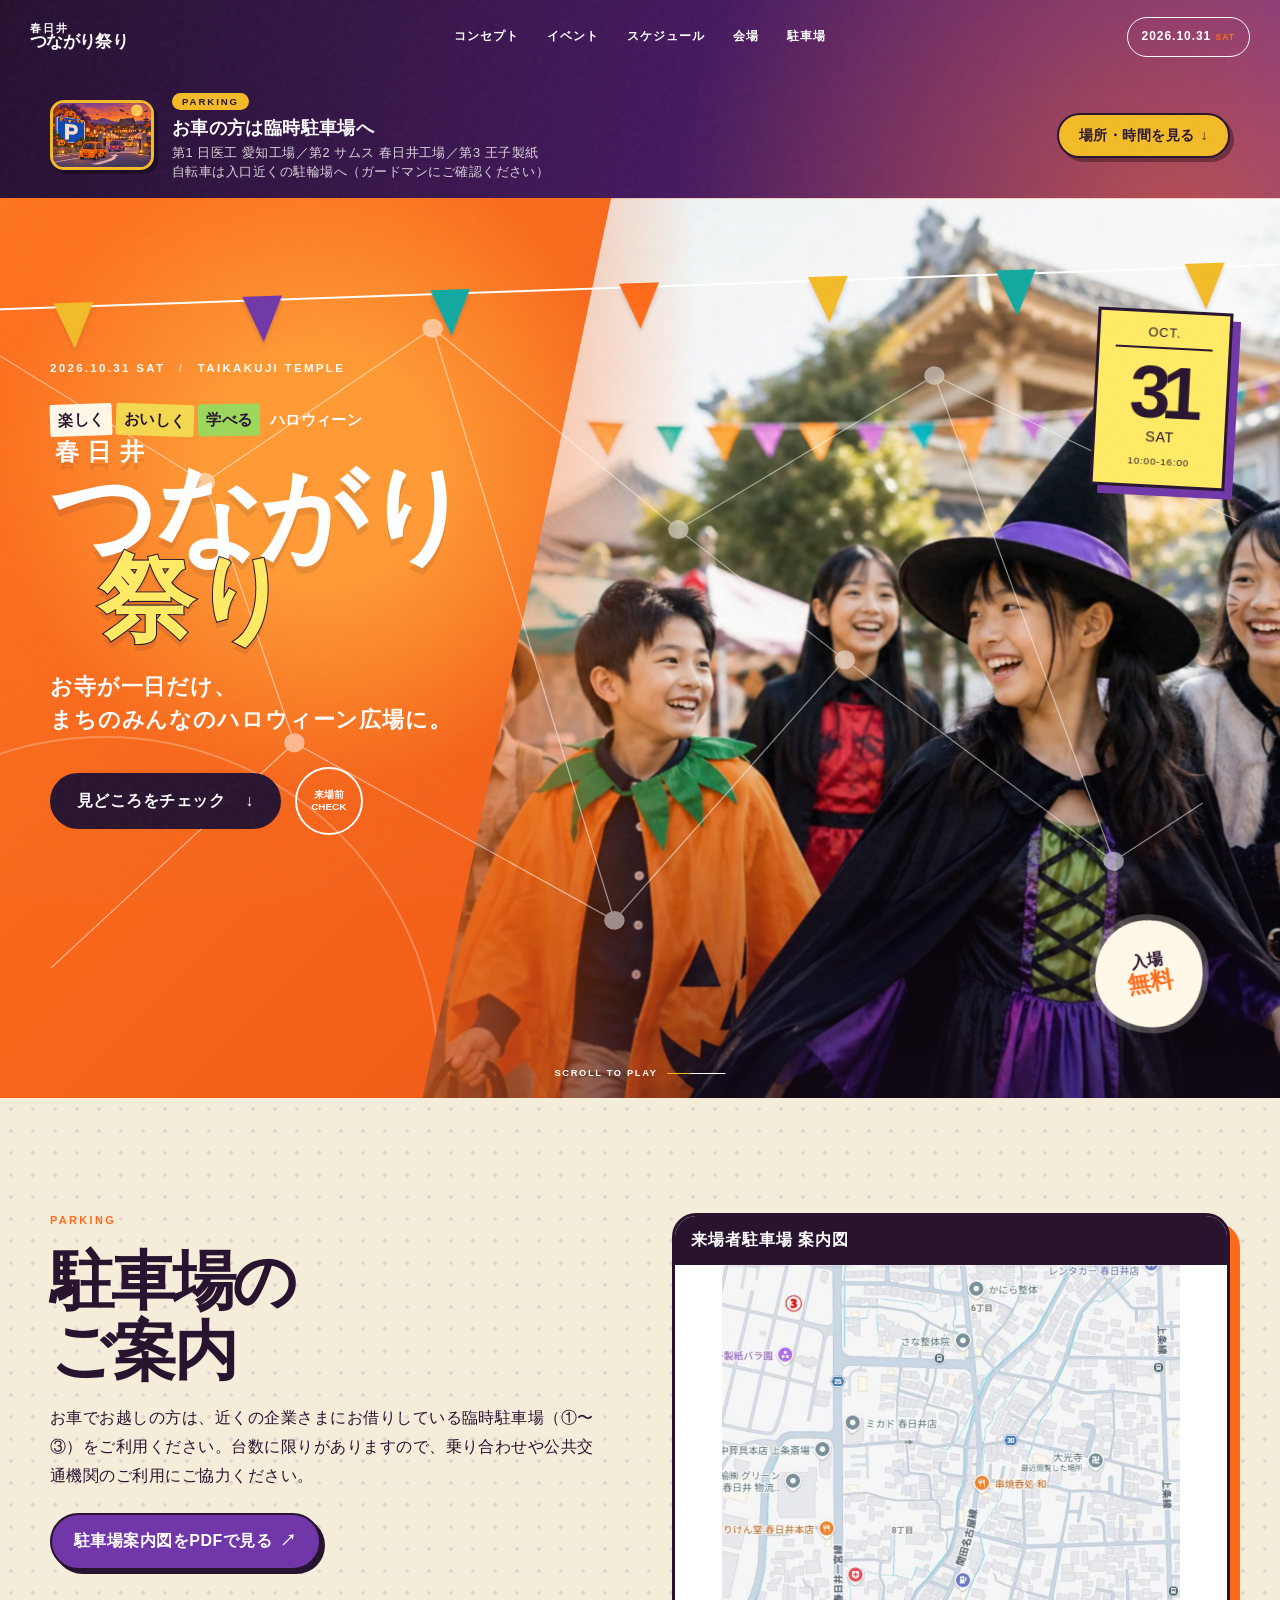
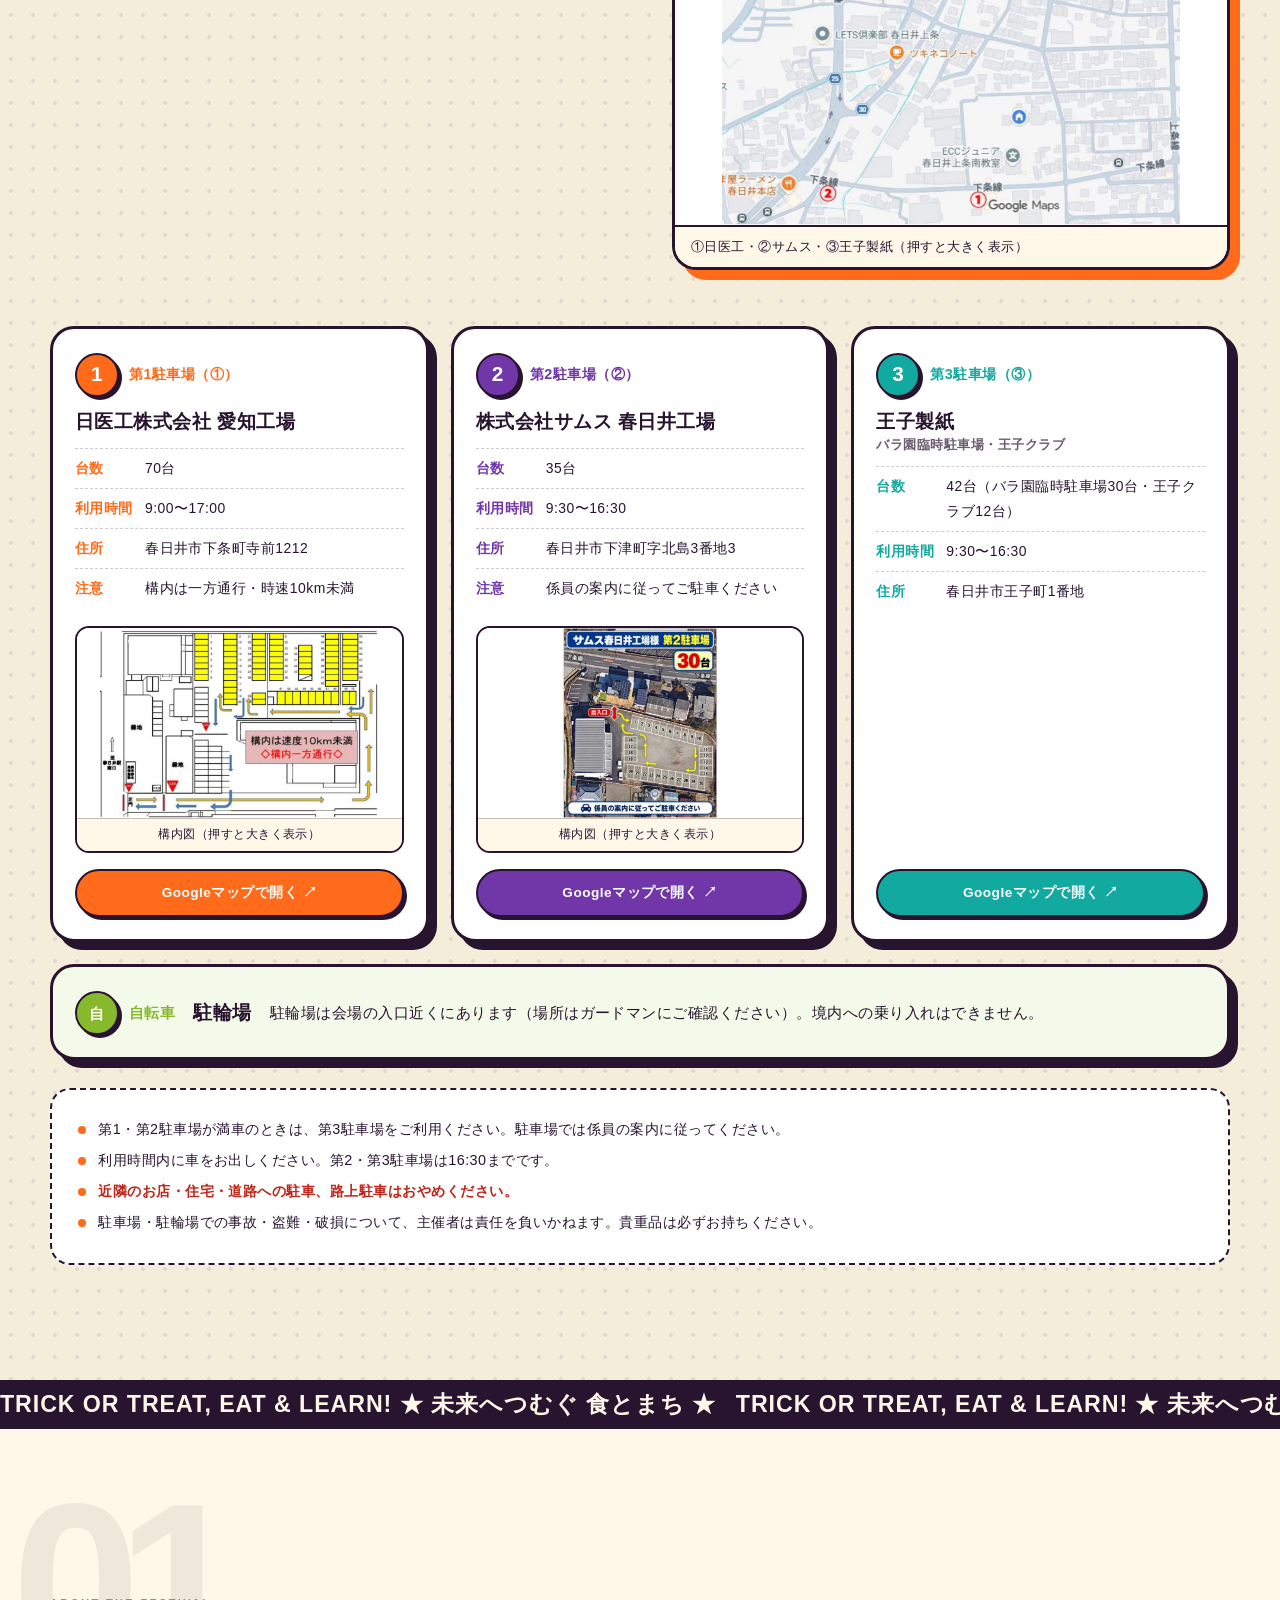
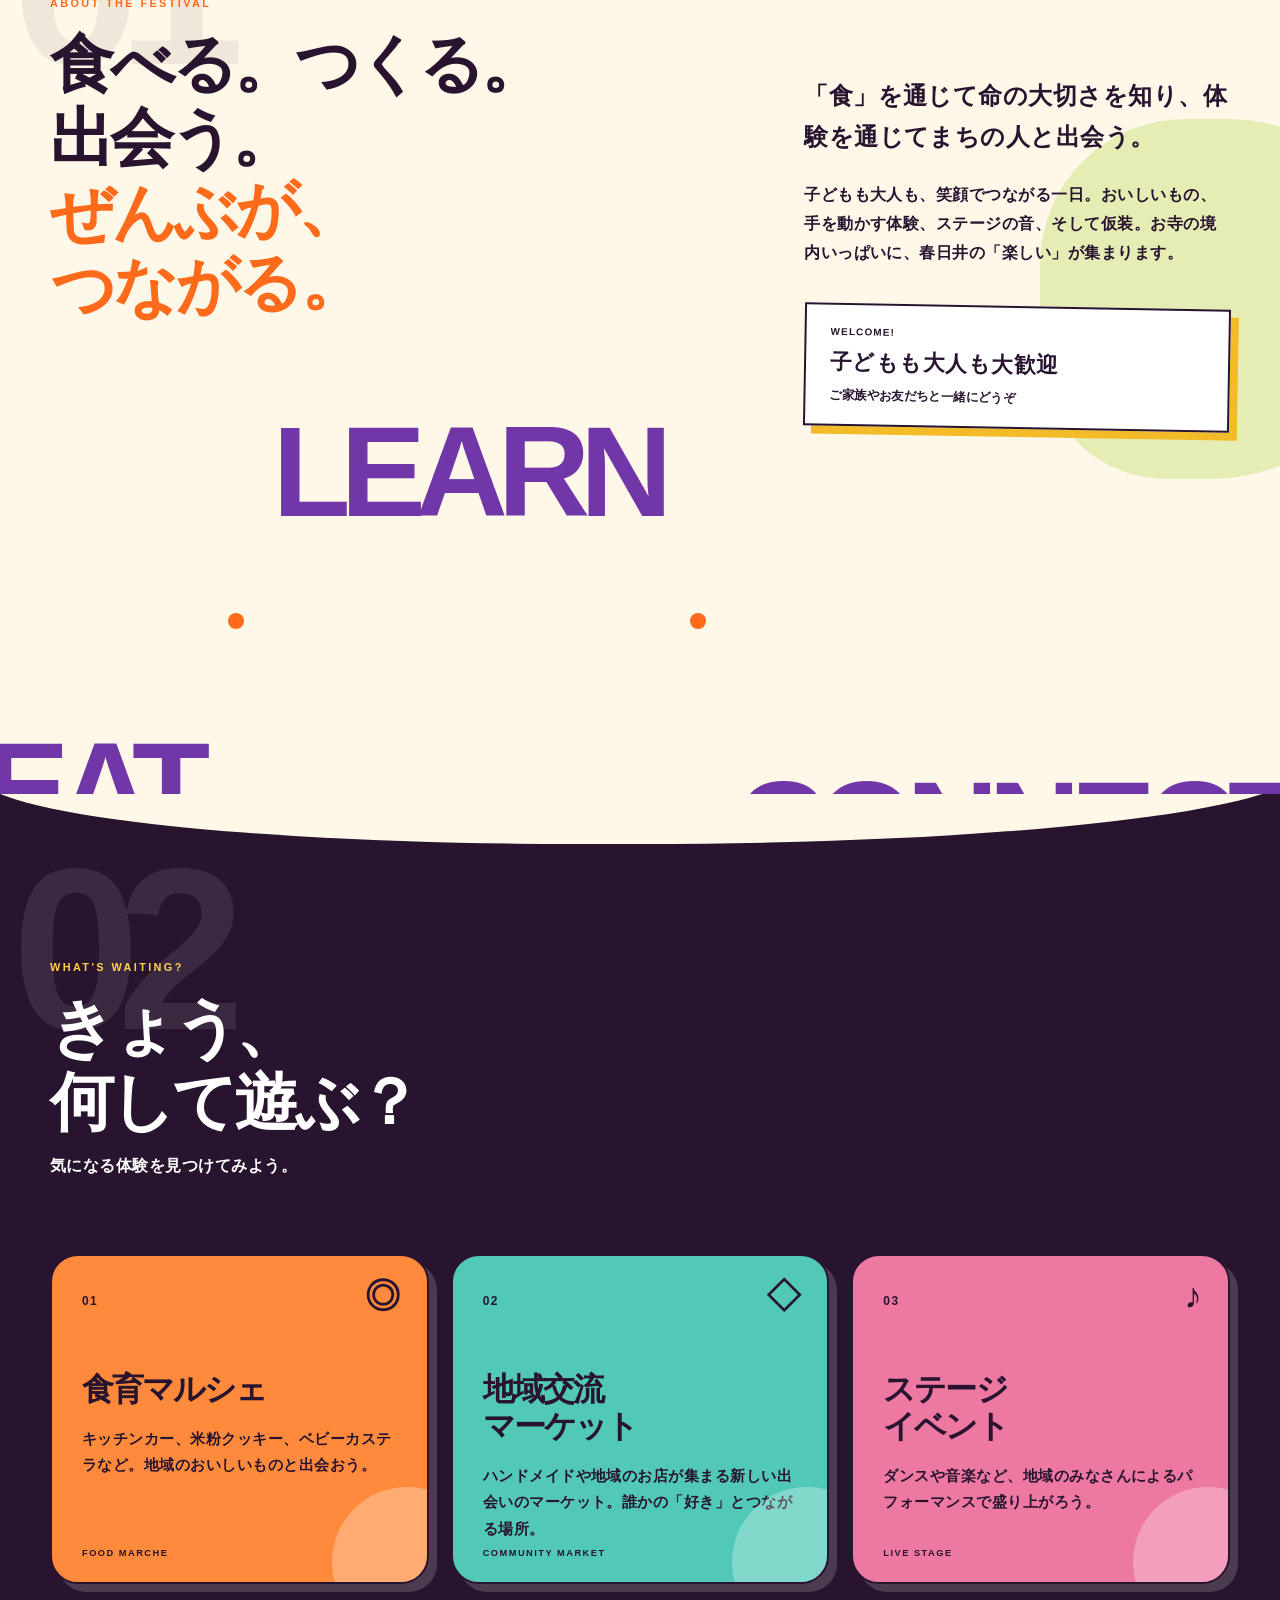
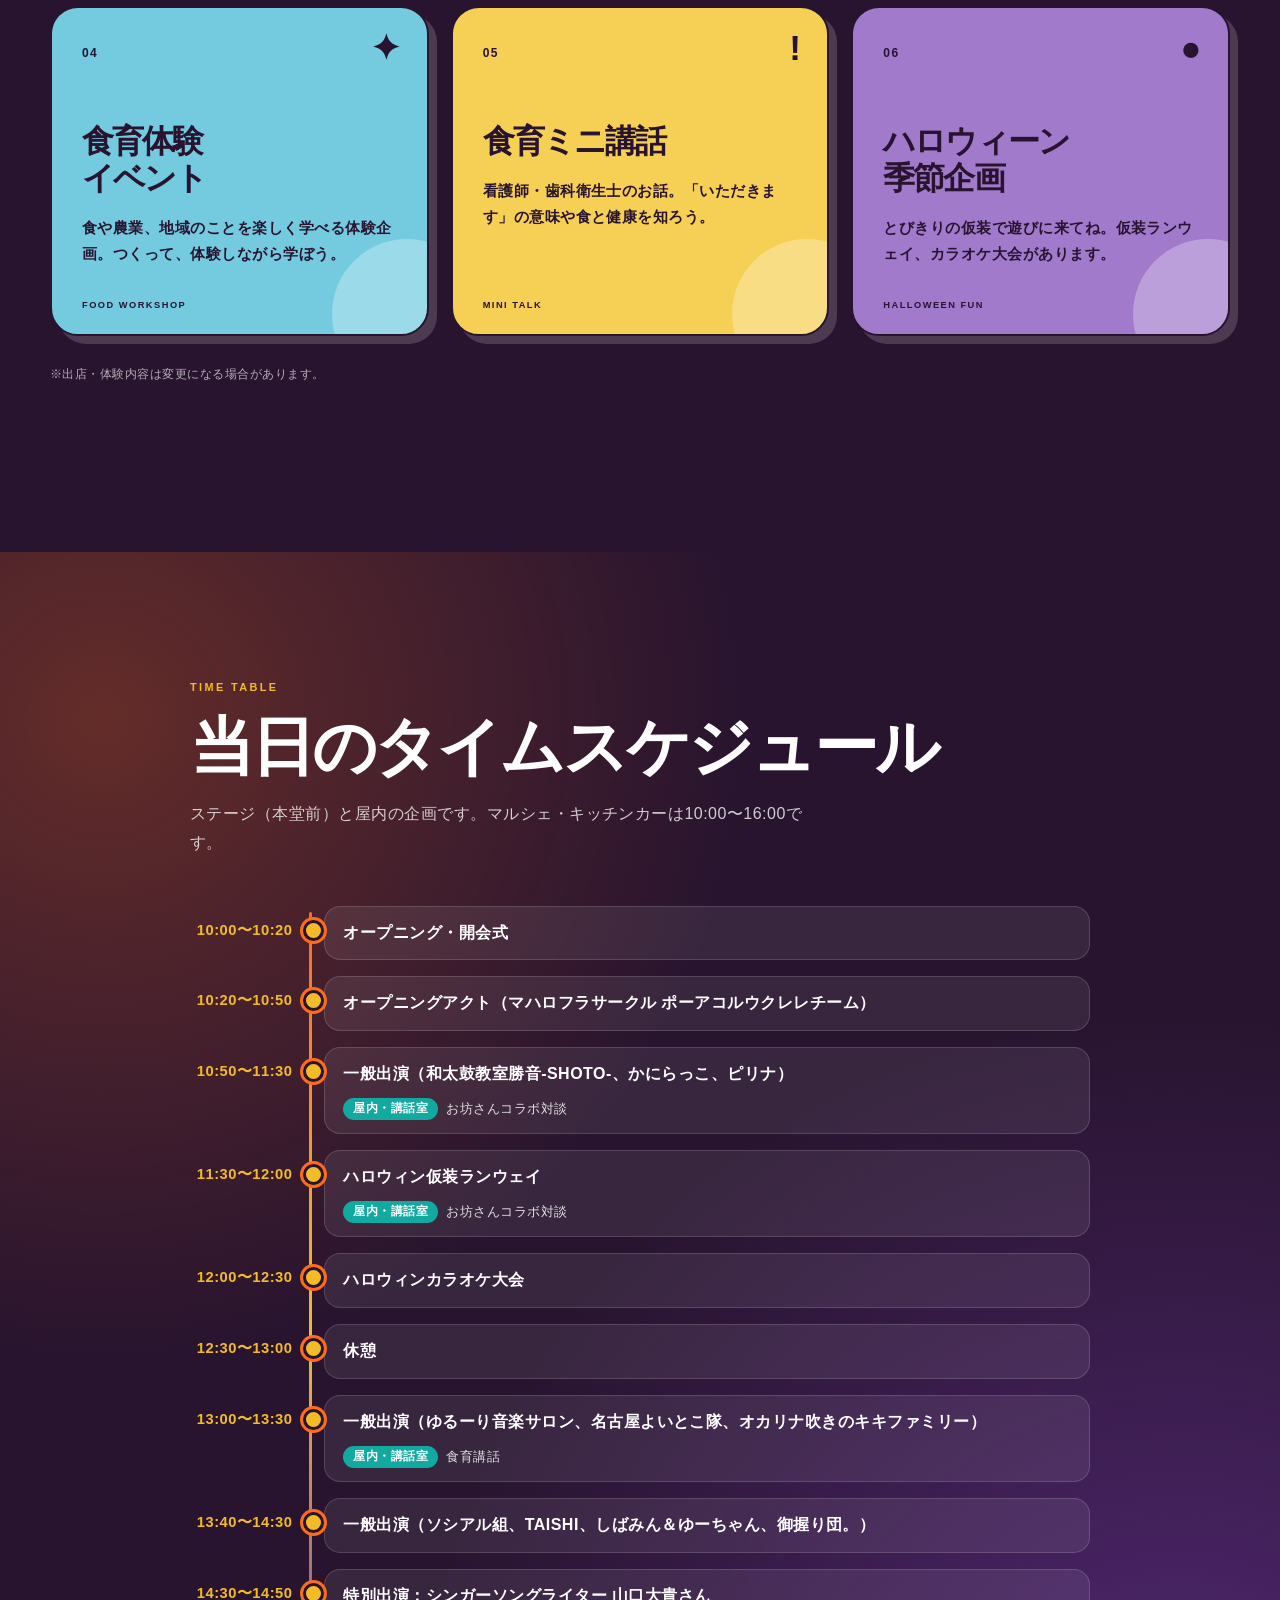
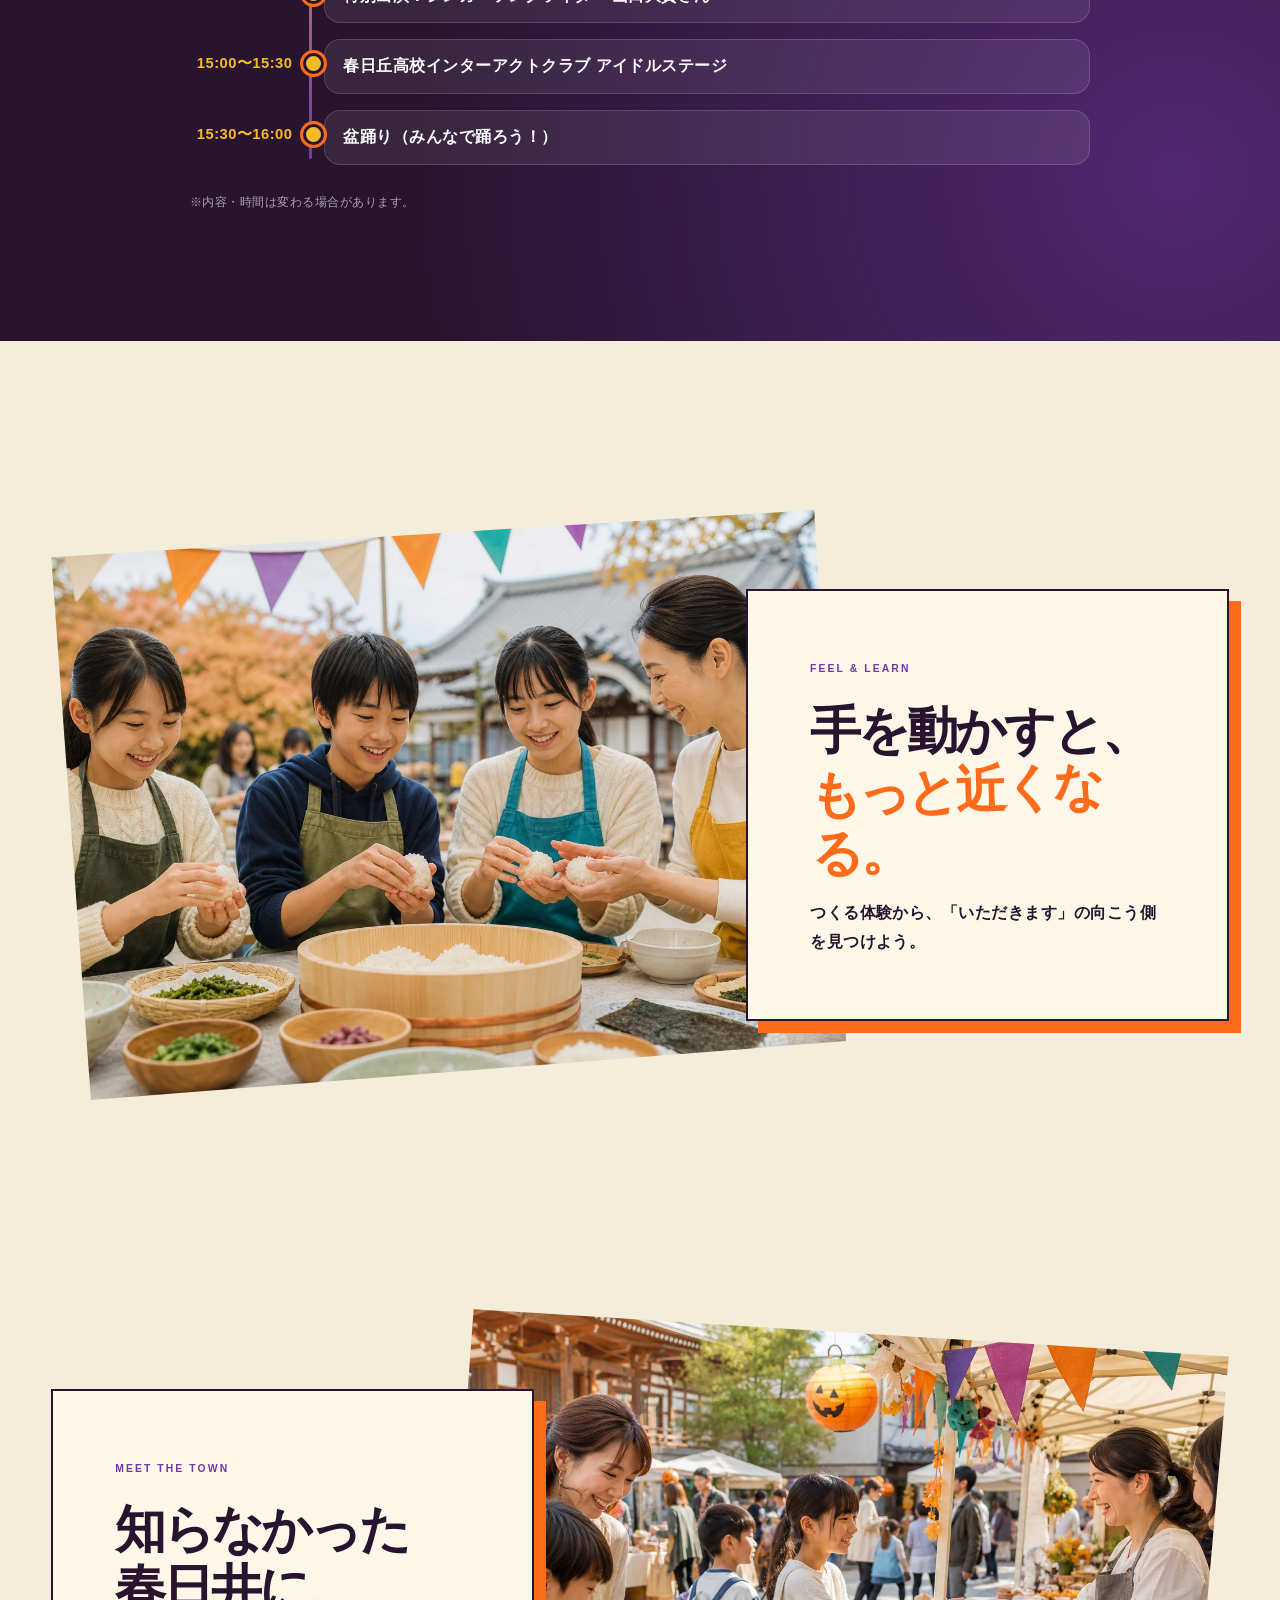
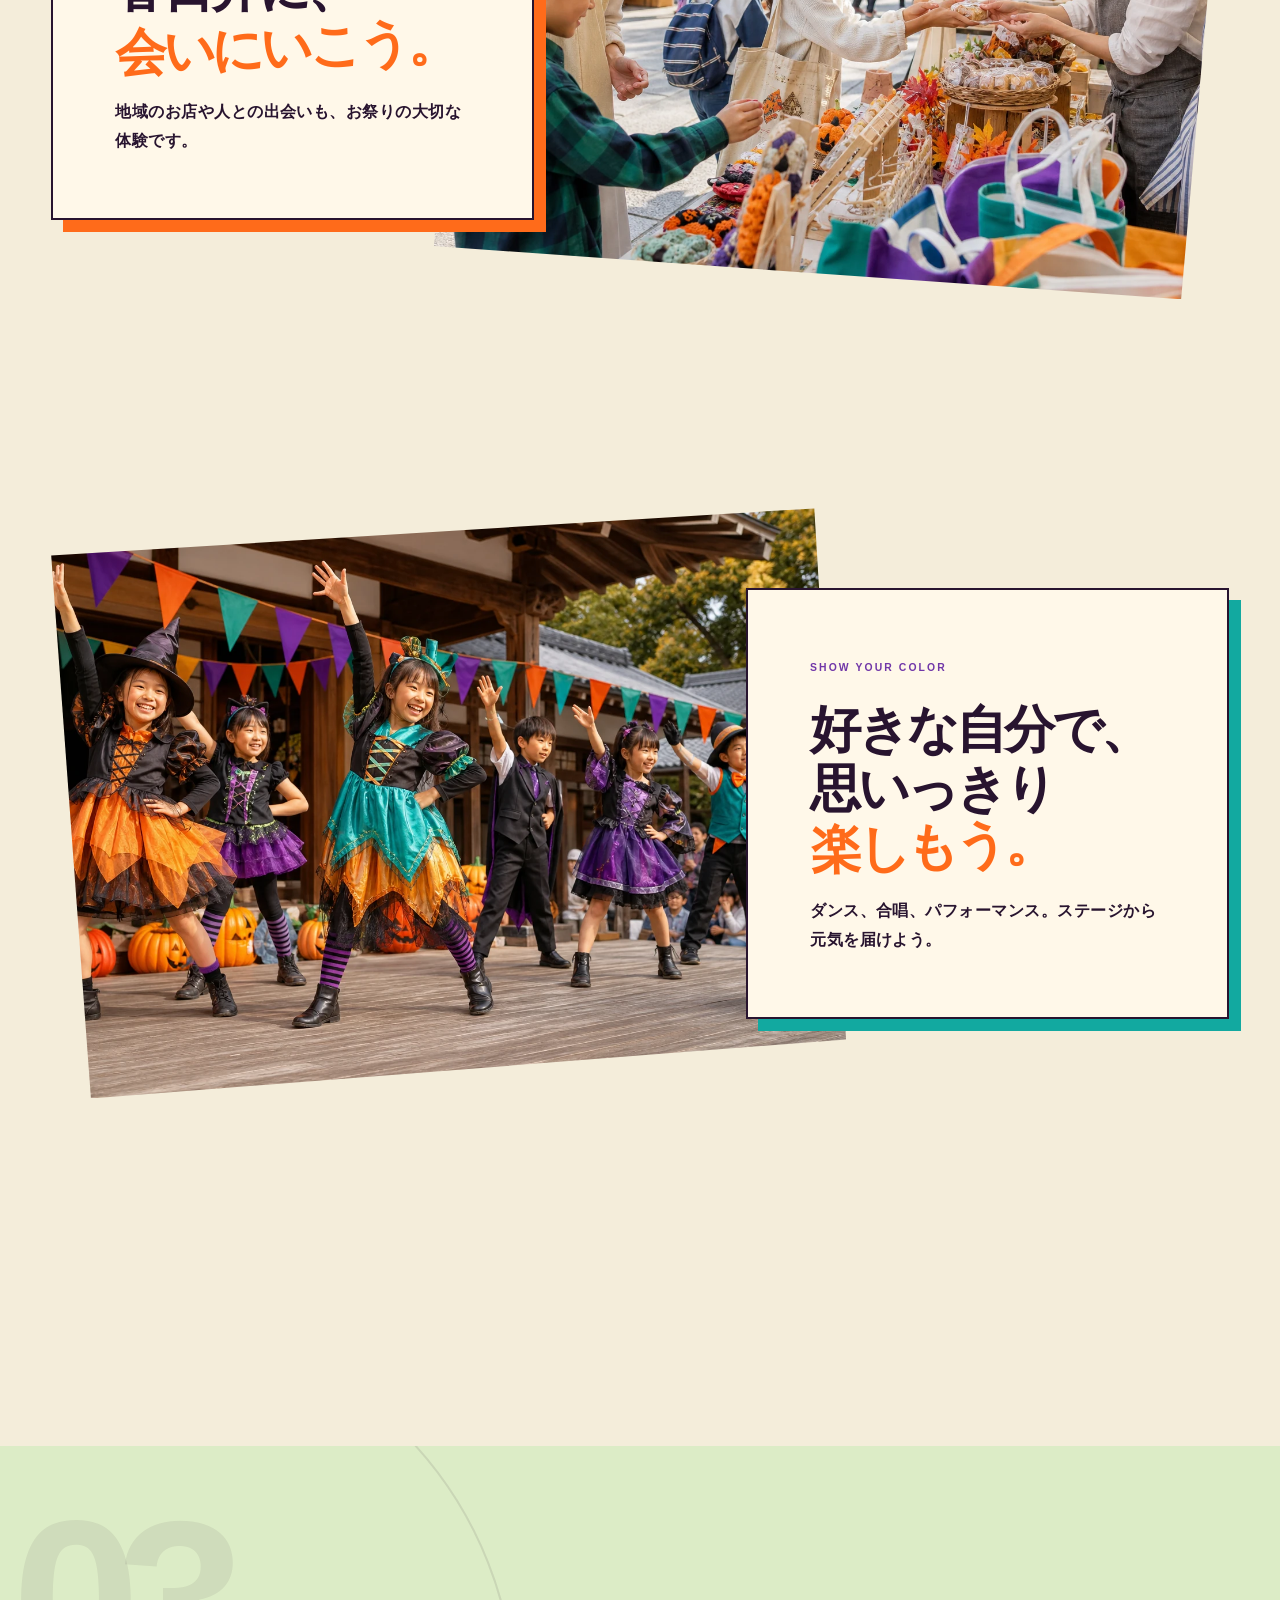
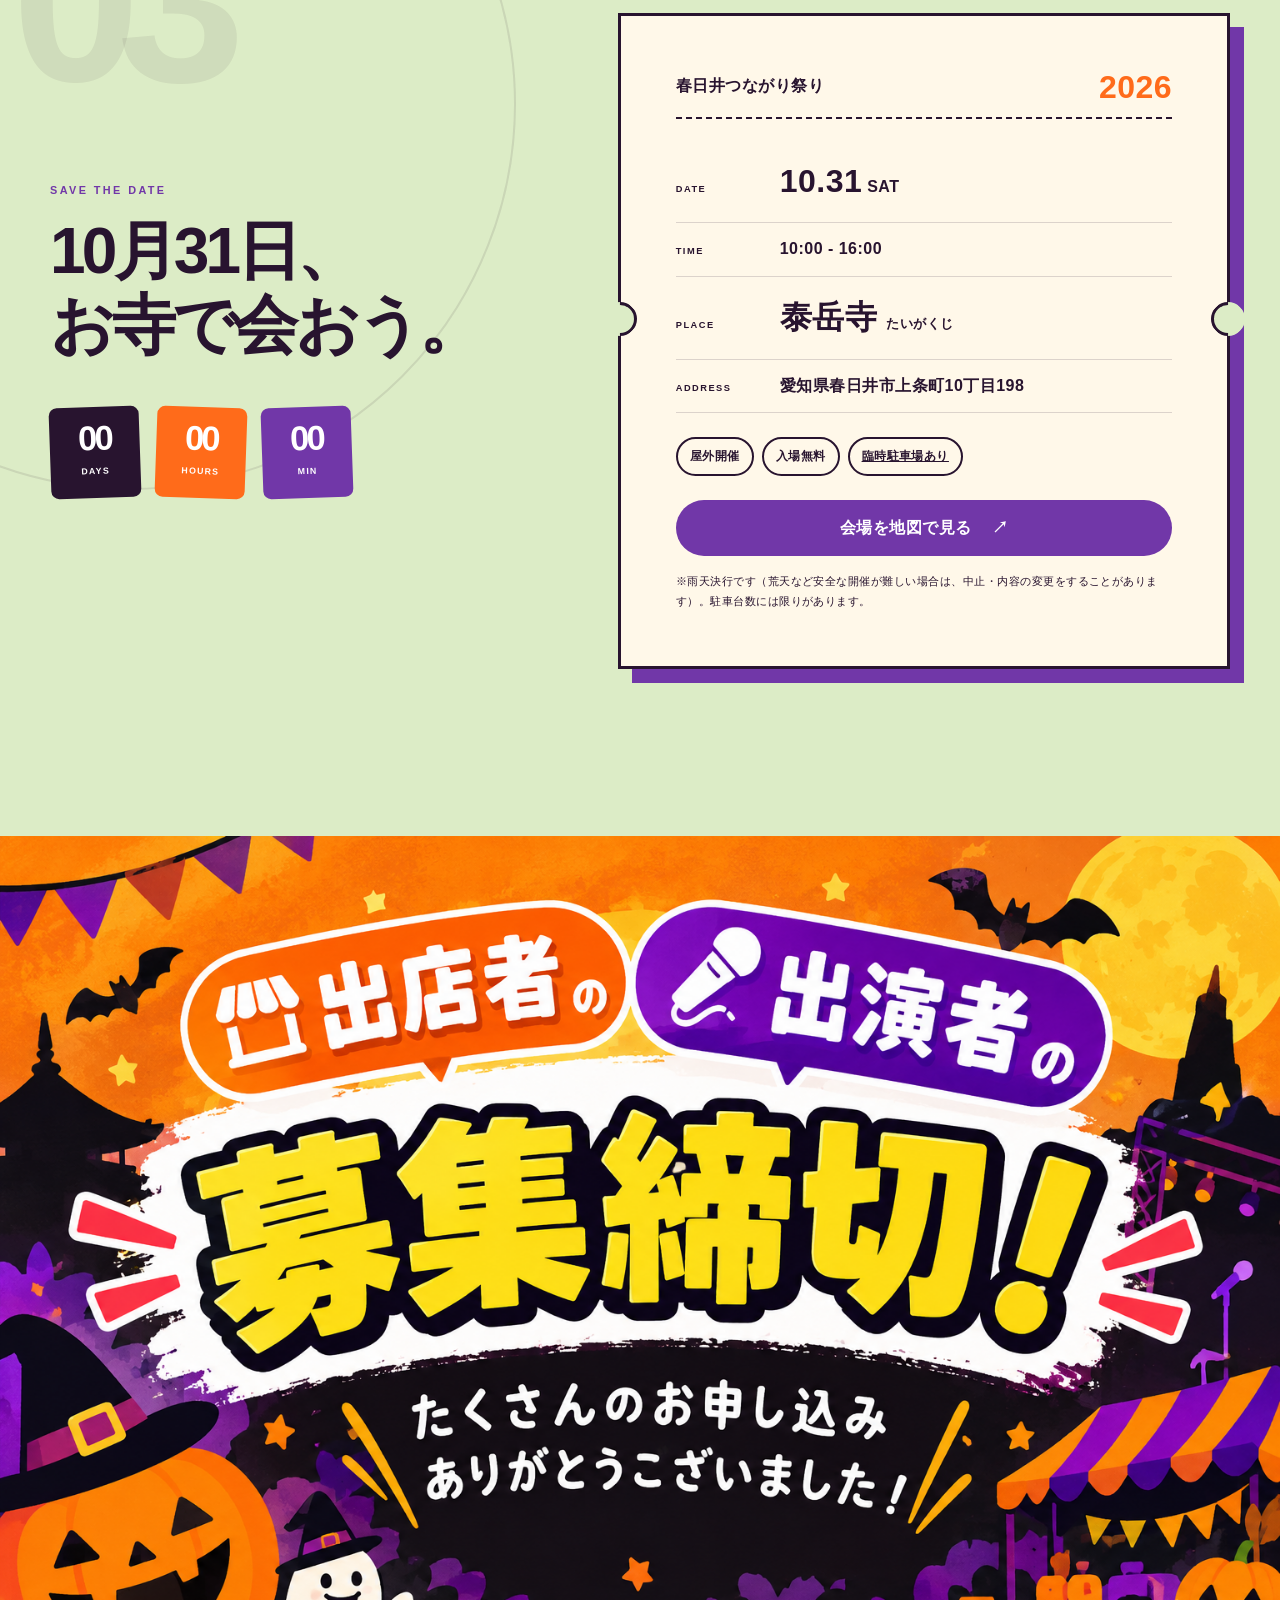
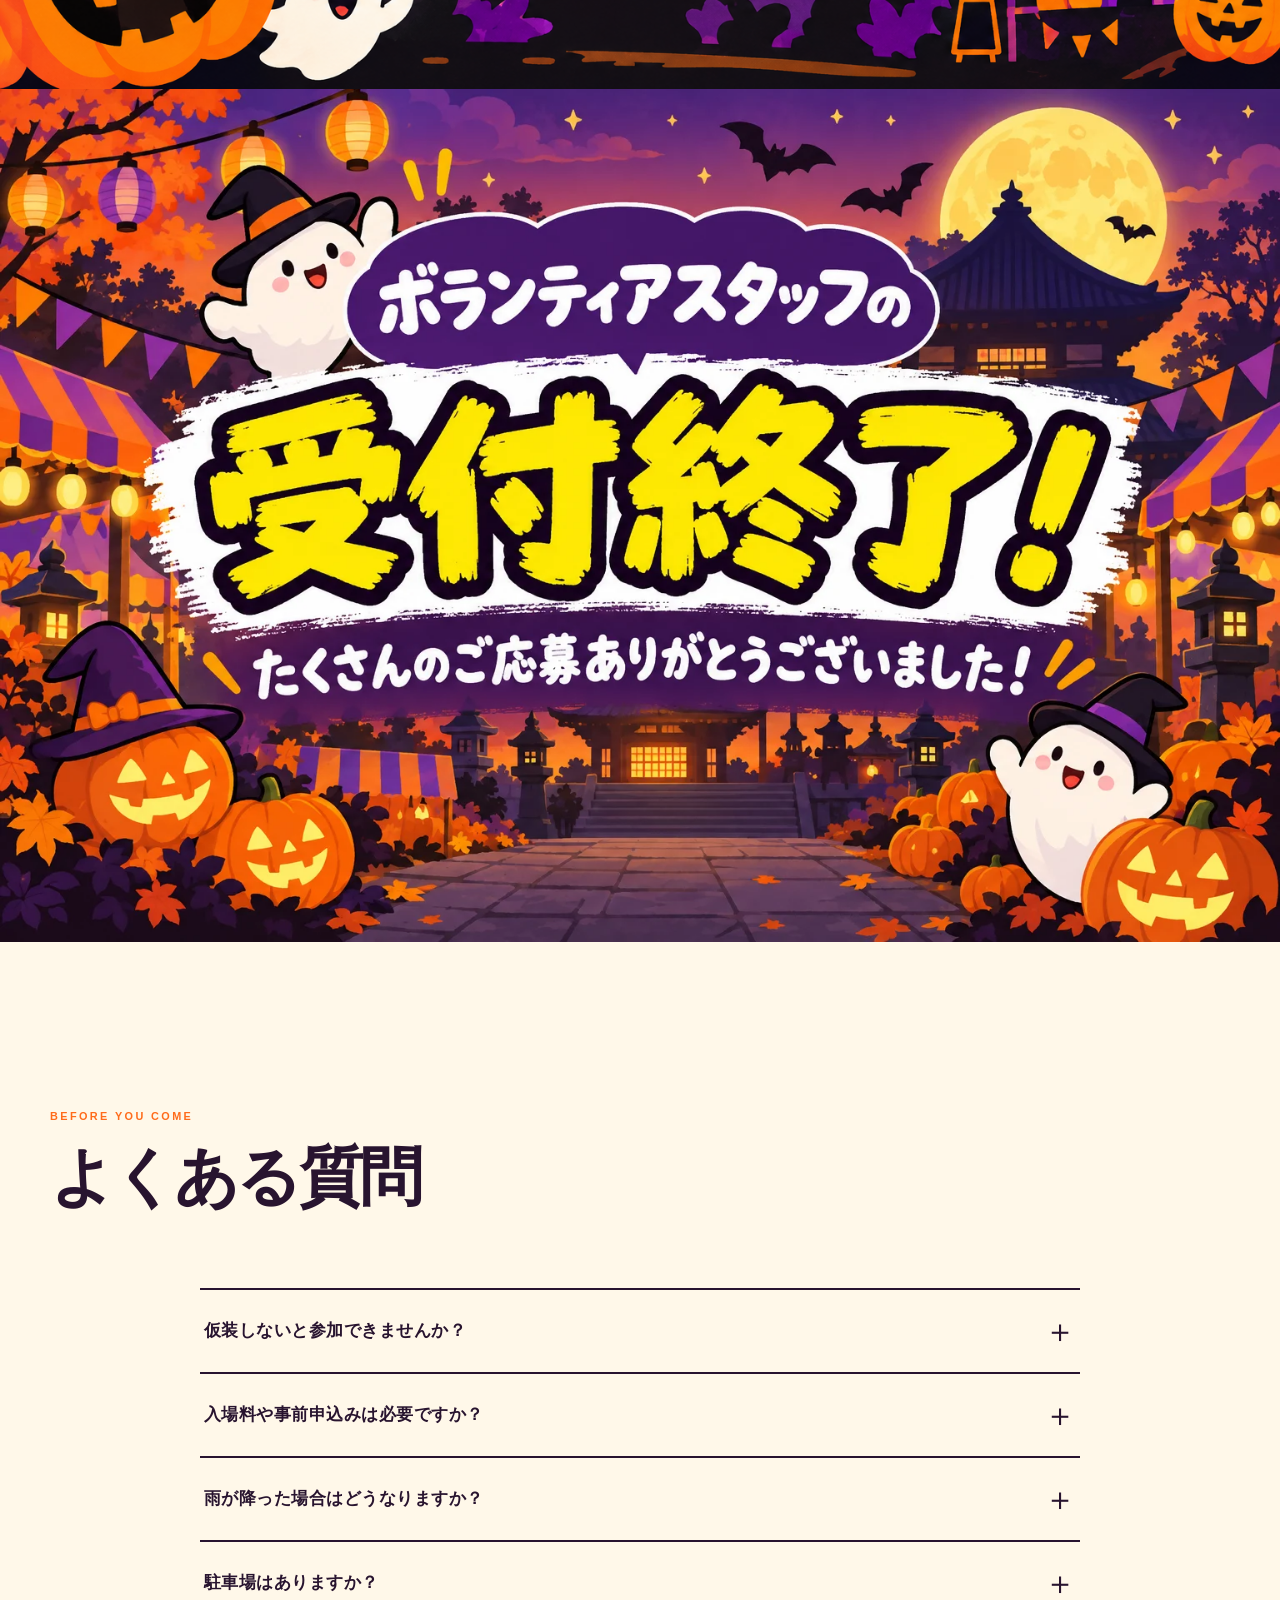
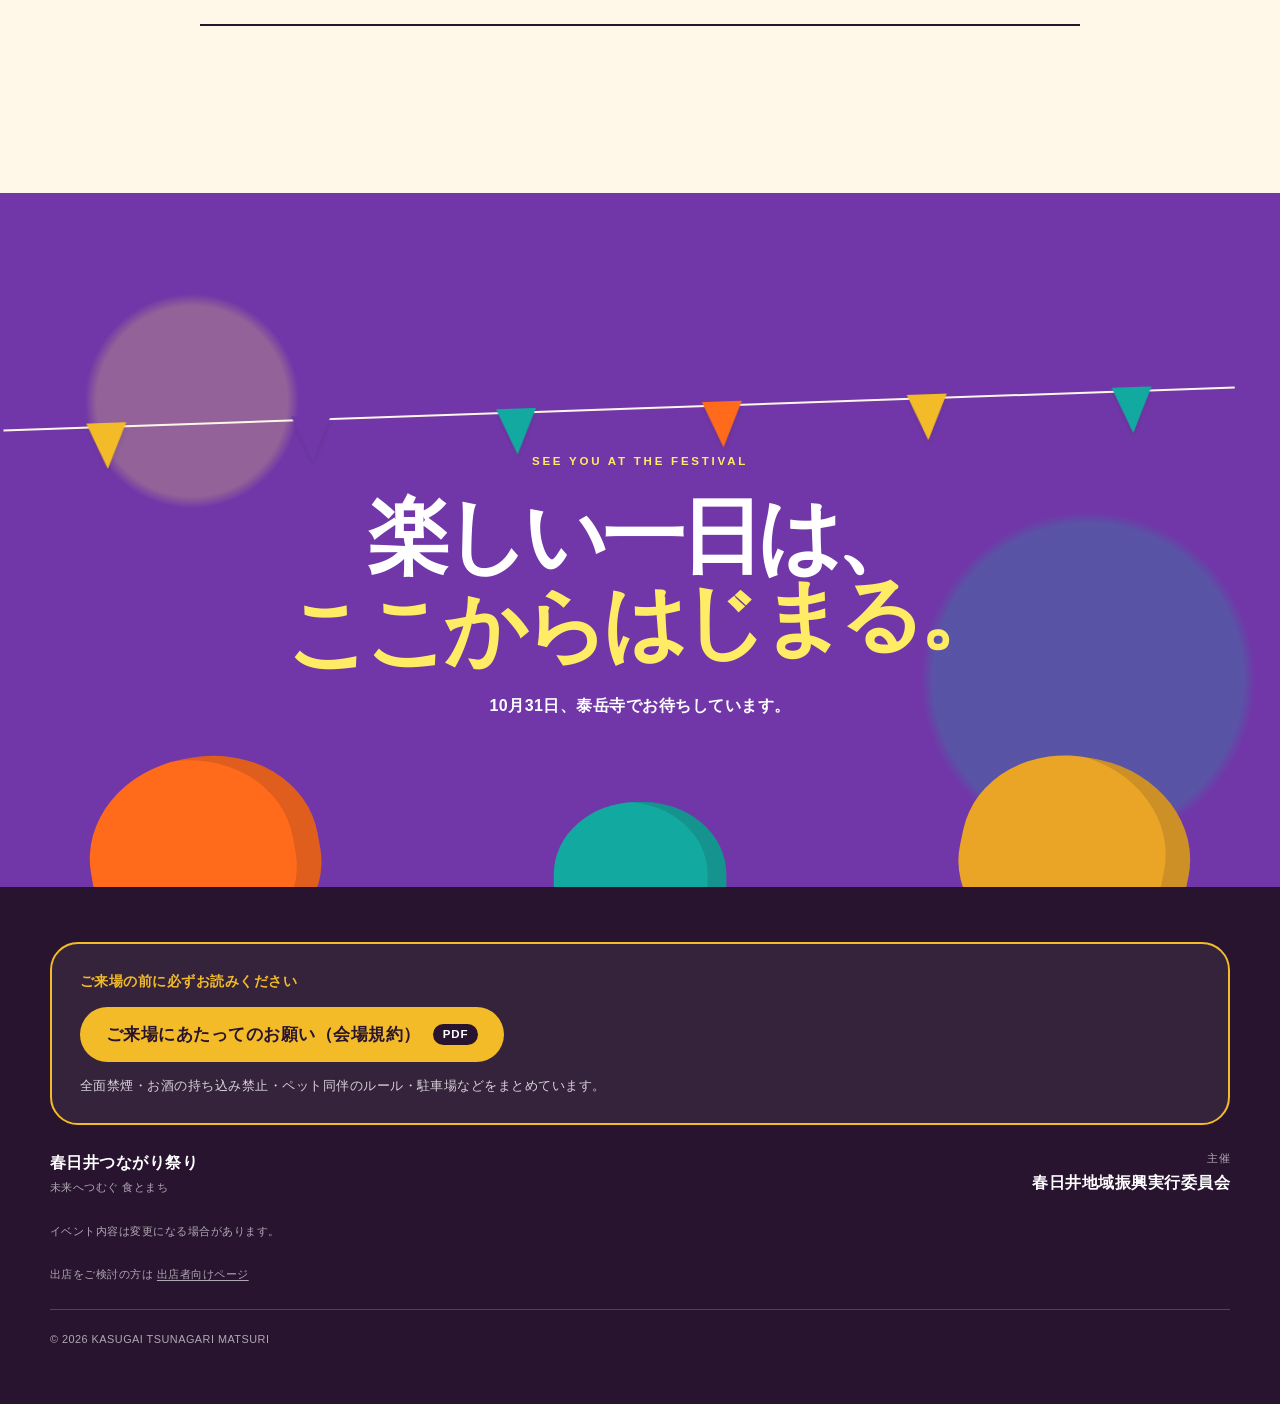
==== commit f9926fc0: "来場者LP: 駐車場のご案内を駐車場案内図（PDF）の並びに合わせる - 見出しの横に「来場者駐車場 案内図」（全体地図）、PDFボタンを見出しの下に - ①②のカードの中に構内図、カード名に①〜③を" ====
--- a/index.html
+++ b/index.html
@@ -14,7 +14,7 @@
     content="https://guts-web.github.io/kasugai-tsunagari-halloween/assets/images/hero-festival.png">
   <meta name="twitter:card" content="summary_large_image">
   <title>春日井つながり祭り｜楽しく おいしく 学べる ハロウィーン</title>
-  <link rel="stylesheet" href="styles.css?v=20261028c">
+  <link rel="stylesheet" href="styles.css?v=20261028d">
   <meta name="google-site-verification" content="yEESfwl0iUHl4pGOeR_BAQrC1uNWLb2QLtQHwEUidFo" />
 </head>
 
@@ -118,15 +118,18 @@
           <div>
             <p class="section-label">PARKING</p>
             <h2 id="parking-title">駐車場の<br>ご案内</h2>
-            <p class="parking__lead">お車でお越しの方は、近くの企業さまにお借りしている臨時駐車場をご利用ください。台数に限りがありますので、乗り合わせや公共交通機関のご利用にご協力ください。</p>
+            <p class="parking__lead">お車でお越しの方は、近くの企業さまにお借りしている臨時駐車場（①〜③）をご利用ください。台数に限りがありますので、乗り合わせや公共交通機関のご利用にご協力ください。</p>
+            <a class="parking__pdf" href="assets/docs/kasugai-tsunagari-2026-visitor-parking.pdf?v=20261028" target="_blank" rel="noopener">駐車場案内図をPDFで見る<span aria-hidden="true">↗</span></a>
           </div>
-          <figure class="parking__visual">
-            <img src="assets/images/parking-illust.webp" width="1536" height="1024" loading="lazy" alt="かぼちゃの車がお寺のハロウィン祭りの臨時駐車場へ向かうイラスト">
-          </figure>
+          <a class="parking__map" href="assets/images/parking-map-overview.webp" target="_blank" rel="noopener">
+            <span class="parking__map-title">来場者駐車場 案内図</span>
+            <img src="assets/images/parking-map-overview.webp" width="1600" height="1959" loading="lazy" alt="来場者駐車場の案内図。①日医工 愛知工場、②サムス 春日井工場、③王子製紙の位置">
+            <span class="parking__map-note">①日医工・②サムス・③王子製紙（押すと大きく表示）</span>
+          </a>
         </div>
         <div class="parking-grid">
           <article class="parking-card">
-            <p class="parking-card__no"><span class="parking-card__num">1</span>第1駐車場</p>
+            <p class="parking-card__no"><span class="parking-card__num">1</span>第1駐車場（①）</p>
             <h3>日医工株式会社 愛知工場</h3>
             <dl>
               <div><dt>台数</dt><dd>70台</dd></div>
@@ -134,20 +137,29 @@
               <div><dt>住所</dt><dd>春日井市下条町寺前1212</dd></div>
               <div><dt>注意</dt><dd>構内は一方通行・時速10km未満</dd></div>
             </dl>
+            <a class="parking-card__plan" href="assets/images/parking-map-nichiiko.webp" target="_blank" rel="noopener">
+              <img src="assets/images/parking-map-nichiiko.webp" width="1600" height="1093" loading="lazy" alt="第1駐車場（日医工 愛知工場）の構内図。構内は一方通行、時速10km未満">
+              <span>構内図（押すと大きく表示）</span>
+            </a>
             <a class="parking-card__map" href="https://maps.app.goo.gl/eVy2dCDwtDo2zp2o7" target="_blank" rel="noopener noreferrer">Googleマップで開く <span aria-hidden="true">↗</span></a>
           </article>
           <article class="parking-card">
-            <p class="parking-card__no"><span class="parking-card__num">2</span>第2駐車場</p>
+            <p class="parking-card__no"><span class="parking-card__num">2</span>第2駐車場（②）</p>
             <h3>株式会社サムス 春日井工場</h3>
             <dl>
               <div><dt>台数</dt><dd>35台</dd></div>
               <div><dt>利用時間</dt><dd>9:30〜16:30</dd></div>
               <div><dt>住所</dt><dd>春日井市下津町字北島3番地3</dd></div>
+              <div><dt>注意</dt><dd>係員の案内に従ってご駐車ください</dd></div>
             </dl>
+            <a class="parking-card__plan" href="assets/images/parking-map-samsu.webp" target="_blank" rel="noopener">
+              <img src="assets/images/parking-map-samsu.webp" width="1037" height="1287" loading="lazy" alt="第2駐車場（サムス 春日井工場）の構内図">
+              <span>構内図（押すと大きく表示）</span>
+            </a>
             <a class="parking-card__map" href="https://maps.app.goo.gl/aypQTWQjdBcjvMfA6" target="_blank" rel="noopener noreferrer">Googleマップで開く <span aria-hidden="true">↗</span></a>
           </article>
           <article class="parking-card">
-            <p class="parking-card__no"><span class="parking-card__num">3</span>第3駐車場</p>
+            <p class="parking-card__no"><span class="parking-card__num">3</span>第3駐車場（③）</p>
             <h3>王子製紙<small>バラ園臨時駐車場・王子クラブ</small></h3>
             <dl>
               <div><dt>台数</dt><dd>42台（バラ園臨時駐車場30台・王子クラブ12台）</dd></div>
@@ -163,25 +175,6 @@
           </article>
         </div>
 
-        <div class="parking-maps">
-          <h3 class="parking-maps__title">駐車場の地図</h3>
-          <div class="parking-maps__grid">
-            <a class="parking-map parking-map--wide" href="assets/images/parking-map-overview.webp" target="_blank" rel="noopener">
-              <img src="assets/images/parking-map-overview.webp" width="1600" height="1959" loading="lazy" alt="来場者駐車場の全体地図。①日医工 愛知工場、②サムス 春日井工場、③王子製紙の位置">
-              <span><b>全体地図</b>①日医工・②サムス・③王子製紙の位置</span>
-            </a>
-            <a class="parking-map" href="assets/images/parking-map-nichiiko.webp" target="_blank" rel="noopener">
-              <img src="assets/images/parking-map-nichiiko.webp" width="1600" height="1093" loading="lazy" alt="第1駐車場（日医工 愛知工場）の構内図。構内は一方通行、時速10km未満">
-              <span><b>第1駐車場（日医工）</b>構内は一方通行・時速10km未満</span>
-            </a>
-            <a class="parking-map" href="assets/images/parking-map-samsu.webp" target="_blank" rel="noopener">
-              <img src="assets/images/parking-map-samsu.webp" width="1037" height="1287" loading="lazy" alt="第2駐車場（サムス 春日井工場）の構内図。係員の案内に従ってご駐車ください">
-              <span><b>第2駐車場（サムス）</b>係員の案内に従ってご駐車ください</span>
-            </a>
-          </div>
-          <p class="parking-maps__hint">地図を押すと大きく表示されます。</p>
-          <a class="parking-maps__pdf" href="assets/docs/kasugai-tsunagari-2026-visitor-parking.pdf?v=20261028" target="_blank" rel="noopener">駐車場案内図をPDFで見る<span aria-hidden="true">↗</span></a>
-        </div>
         <ul class="parking__notes">
           <li>第1・第2駐車場が満車のときは、第3駐車場をご利用ください。駐車場では係員の案内に従ってください。</li>
           <li>利用時間内に車をお出しください。第2・第3駐車場は16:30までです。</li>
--- a/styles.css
+++ b/styles.css
@@ -2711,113 +2711,111 @@
   }
 }
 
-/* ===== 駐車場の地図 ===== */
-.parking-maps {
-  margin: 0 0 28px;
-  padding: clamp(20px, 3vw, 32px);
-  border: 3px solid var(--ink);
-  border-radius: 26px;
-  background: white;
-  box-shadow: 8px 8px 0 var(--purple);
-}
-
-.parking-maps__title {
-  margin: 0 0 16px;
-  font-size: 1.3rem;
-}
-
-.parking-maps__grid {
-  display: grid;
+/* ===== 駐車場の案内図 ===== */
+.parking__head {
   grid-template-columns: 1fr 1fr;
-  grid-template-rows: auto auto;
-  gap: 16px;
-}
-
-.parking-map {
-  display: flex;
-  flex-direction: column;
-  overflow: hidden;
-  border: 2px solid var(--ink);
-  border-radius: 18px;
-  color: var(--ink);
-  background: var(--cream);
-  text-decoration: none;
-  transition: transform .2s, box-shadow .2s;
-}
-
-.parking-map:hover,
-.parking-map:focus-visible {
-  transform: translate(-2px, -2px);
-  box-shadow: 4px 4px 0 var(--ink);
-}
-
-.parking-map--wide {
-  grid-row: span 2;
-}
-
-.parking-map img {
-  display: block;
-  width: 100%;
-  height: auto;
-  flex: 1 1 auto;
-  object-fit: contain;
-  background: white;
-}
-
-.parking-map:not(.parking-map--wide) img {
-  max-height: 340px;
-}
-
-.parking-map span {
-  padding: 10px 14px;
-  border-top: 2px solid var(--ink);
-  font-size: .82rem;
-}
-
-.parking-map b {
-  display: block;
-  color: var(--purple);
-  font-size: .92rem;
-}
-
-.parking-maps__hint {
-  margin: 12px 0 0;
-  color: #6b5a70;
-  font-size: .78rem;
-}
-
-.parking-maps__pdf {
+  align-items: start;
+}
+
+.parking__pdf {
   display: inline-flex;
   gap: 8px;
-  margin-top: 14px;
-  padding: 10px 20px;
+  margin-top: 22px;
+  padding: 12px 22px;
   border: 2px solid var(--ink);
   border-radius: 999px;
   color: white;
   background: var(--purple);
-  box-shadow: 3px 3px 0 var(--ink);
-  font-size: .88rem;
+  box-shadow: 4px 4px 0 var(--ink);
   font-weight: 900;
   text-decoration: none;
-}
-
-.parking-maps__pdf:hover,
-.parking-maps__pdf:focus-visible {
+  transition: transform .2s, box-shadow .2s;
+}
+
+.parking__pdf:hover,
+.parking__pdf:focus-visible {
   transform: translate(-2px, -2px);
-  box-shadow: 5px 5px 0 var(--ink);
-}
-
-@media (max-width: 700px) {
-  .parking-maps__grid {
+  box-shadow: 6px 6px 0 var(--ink);
+}
+
+.parking__map {
+  display: block;
+  overflow: hidden;
+  border: 3px solid var(--ink);
+  border-radius: 24px;
+  color: var(--ink);
+  background: white;
+  box-shadow: 10px 10px 0 var(--orange);
+  text-decoration: none;
+}
+
+.parking__map-title {
+  display: block;
+  padding: 10px 16px;
+  color: white;
+  background: var(--ink);
+  font-weight: 900;
+  letter-spacing: .06em;
+}
+
+.parking__map img {
+  display: block;
+  width: 100%;
+  max-height: 560px;
+  height: auto;
+  object-fit: contain;
+  background: white;
+}
+
+.parking__map-note {
+  display: block;
+  padding: 8px 16px;
+  border-top: 2px solid var(--ink);
+  background: var(--cream);
+  font-size: .82rem;
+}
+
+.parking-card__plan {
+  display: block;
+  overflow: hidden;
+  margin: 0 0 16px;
+  border: 2px solid var(--ink);
+  border-radius: 14px;
+  color: var(--ink);
+  background: white;
+  text-decoration: none;
+}
+
+.parking-card__plan img {
+  display: block;
+  width: 100%;
+  height: 190px;
+  object-fit: contain;
+  background: white;
+}
+
+.parking-card__plan span {
+  display: block;
+  padding: 5px 10px;
+  border-top: 1px solid rgb(40 20 47 / 25%);
+  background: var(--cream);
+  font-size: .76rem;
+  text-align: center;
+}
+
+@media (max-width: 900px) {
+  .parking__head {
     grid-template-columns: 1fr;
   }
-
-  .parking-map--wide {
-    grid-row: auto;
-  }
-
-  .parking-maps__pdf {
+}
+
+@media (max-width: 560px) {
+  .parking__pdf {
     display: flex;
     justify-content: center;
   }
-}
+
+  .parking__map img {
+    max-height: none;
+  }
+}
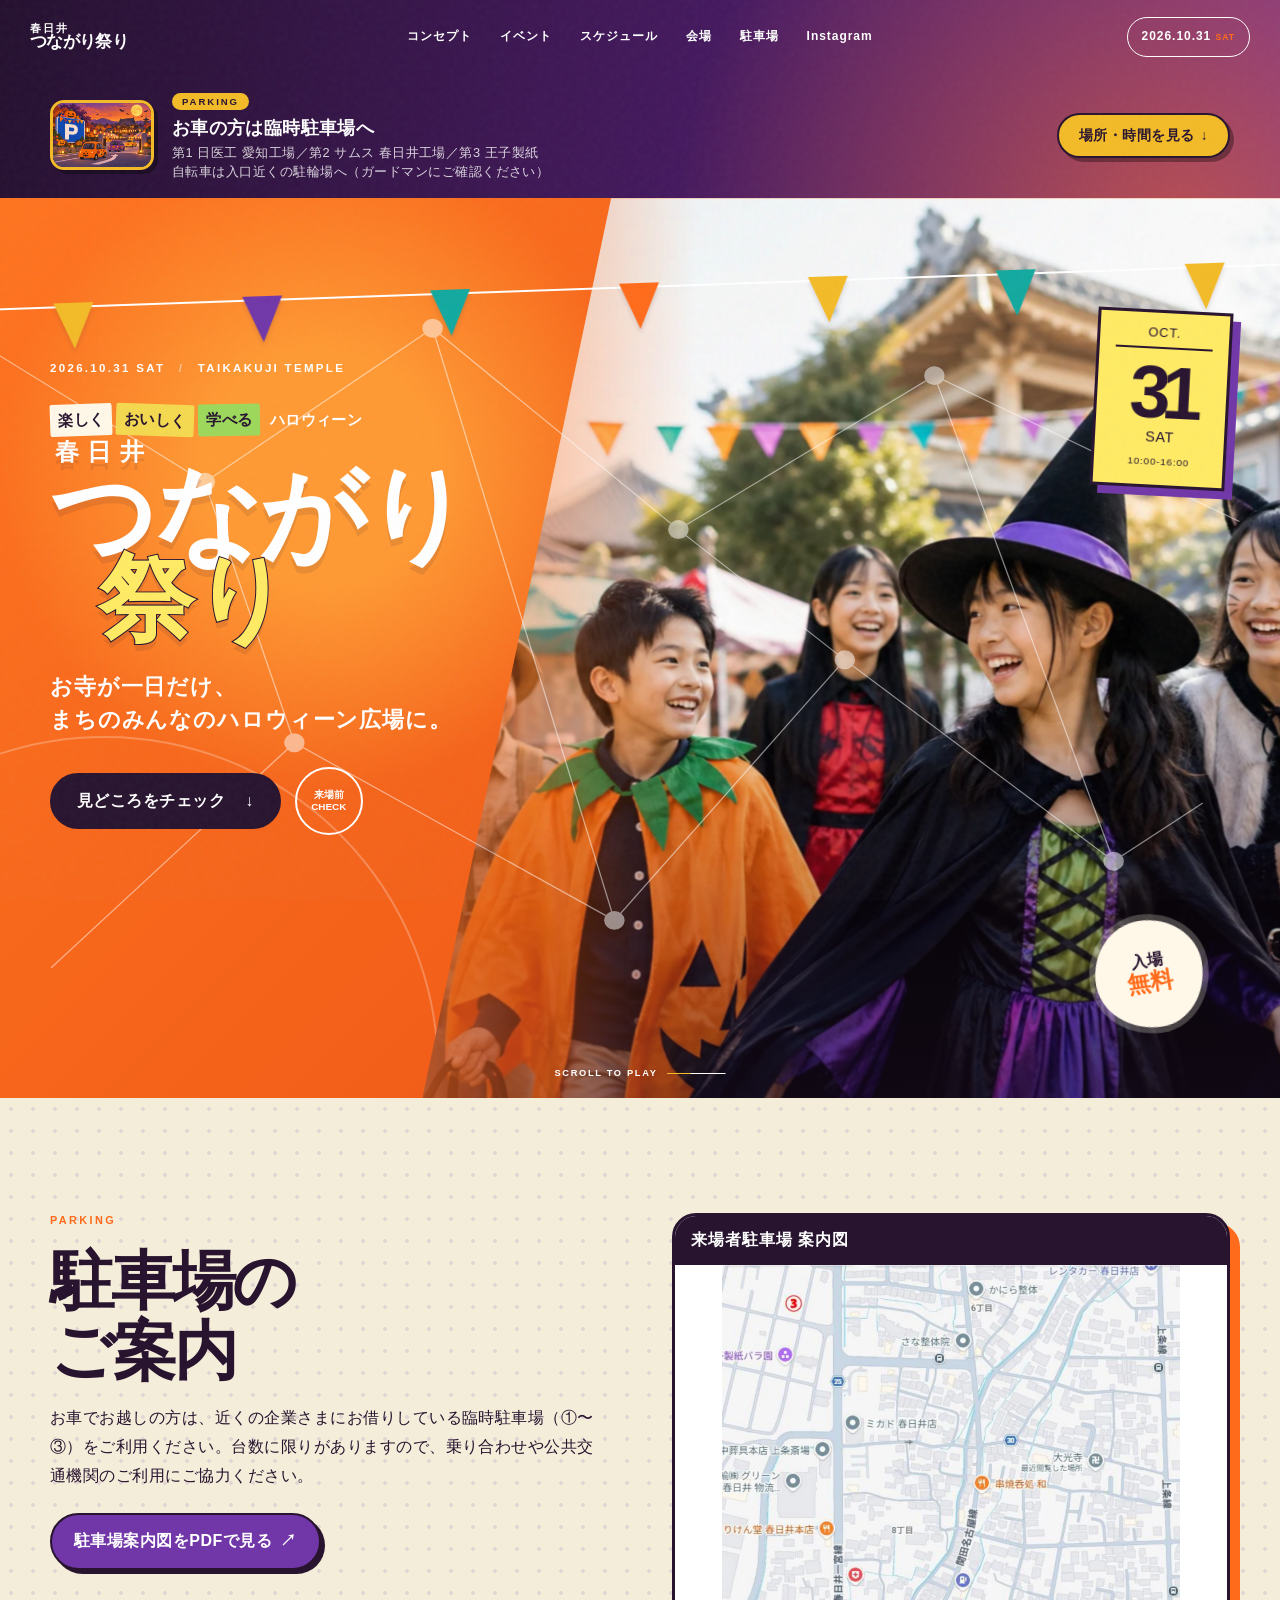
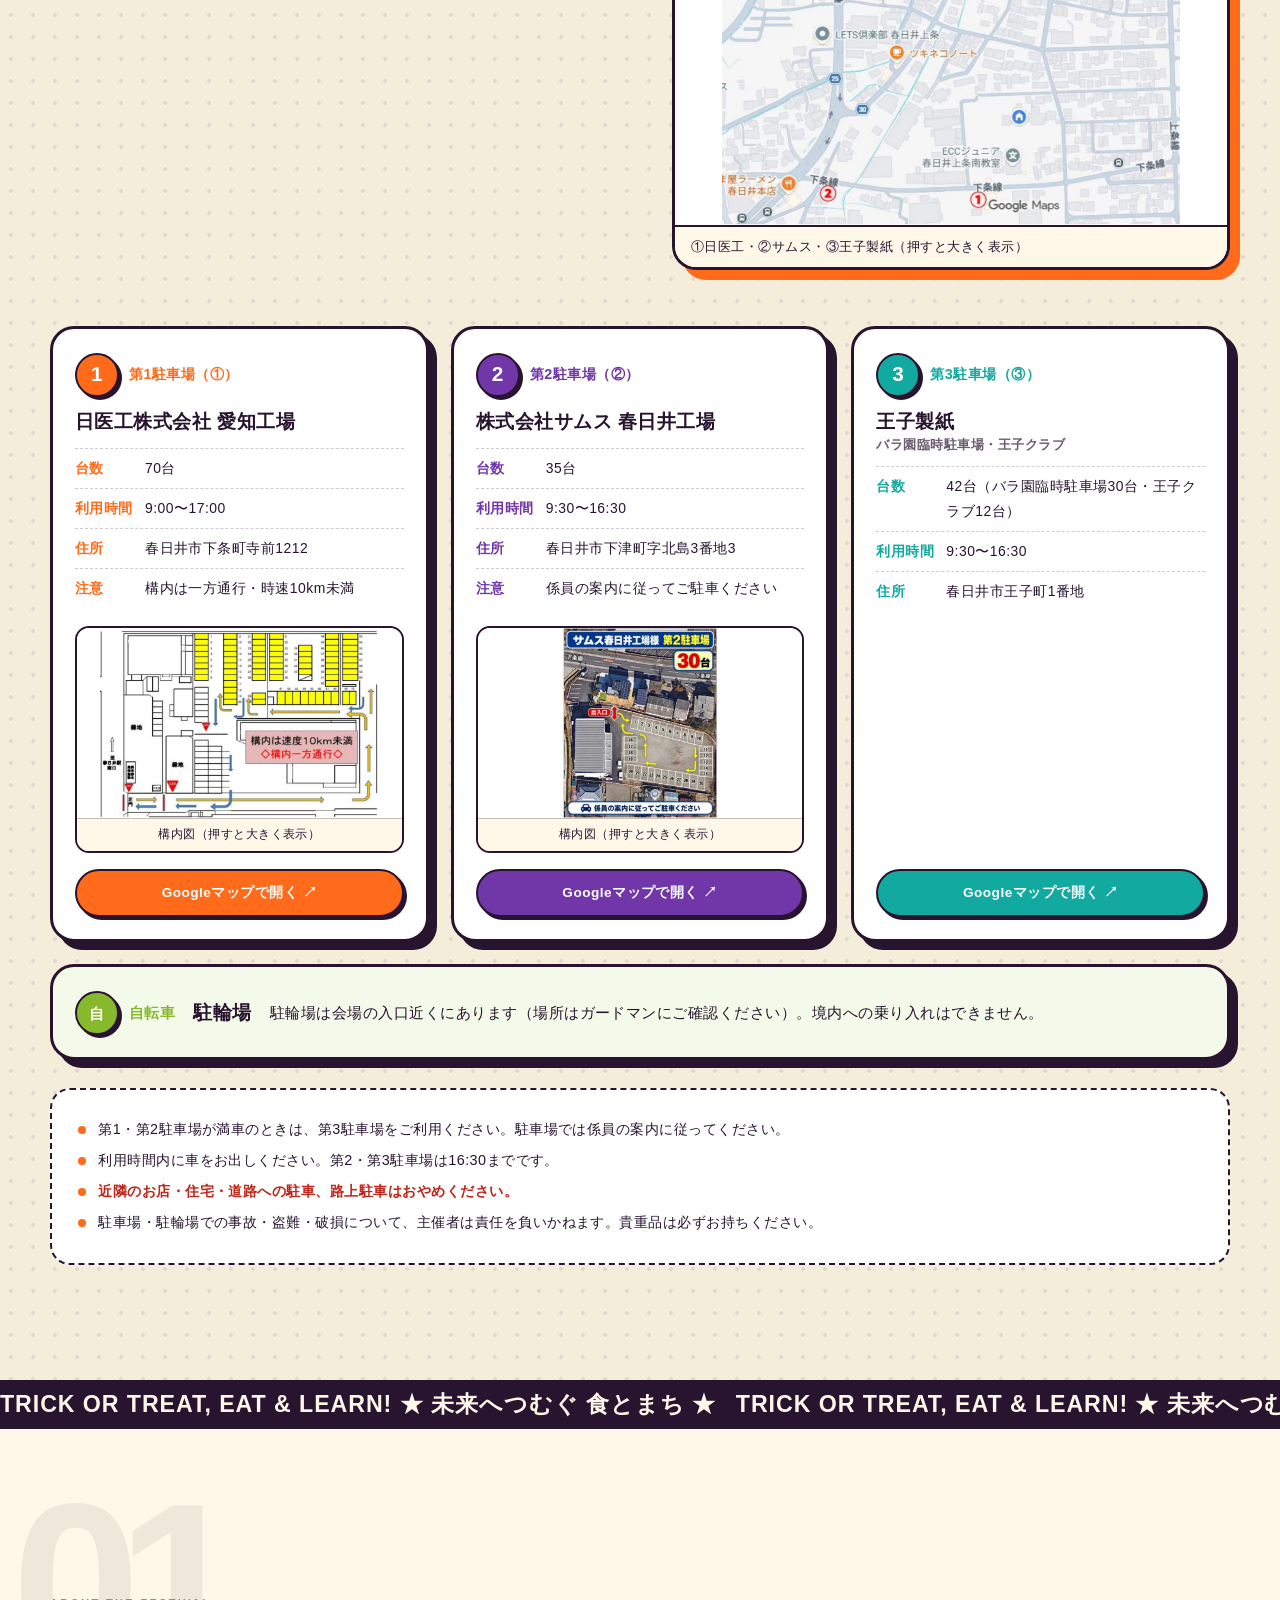
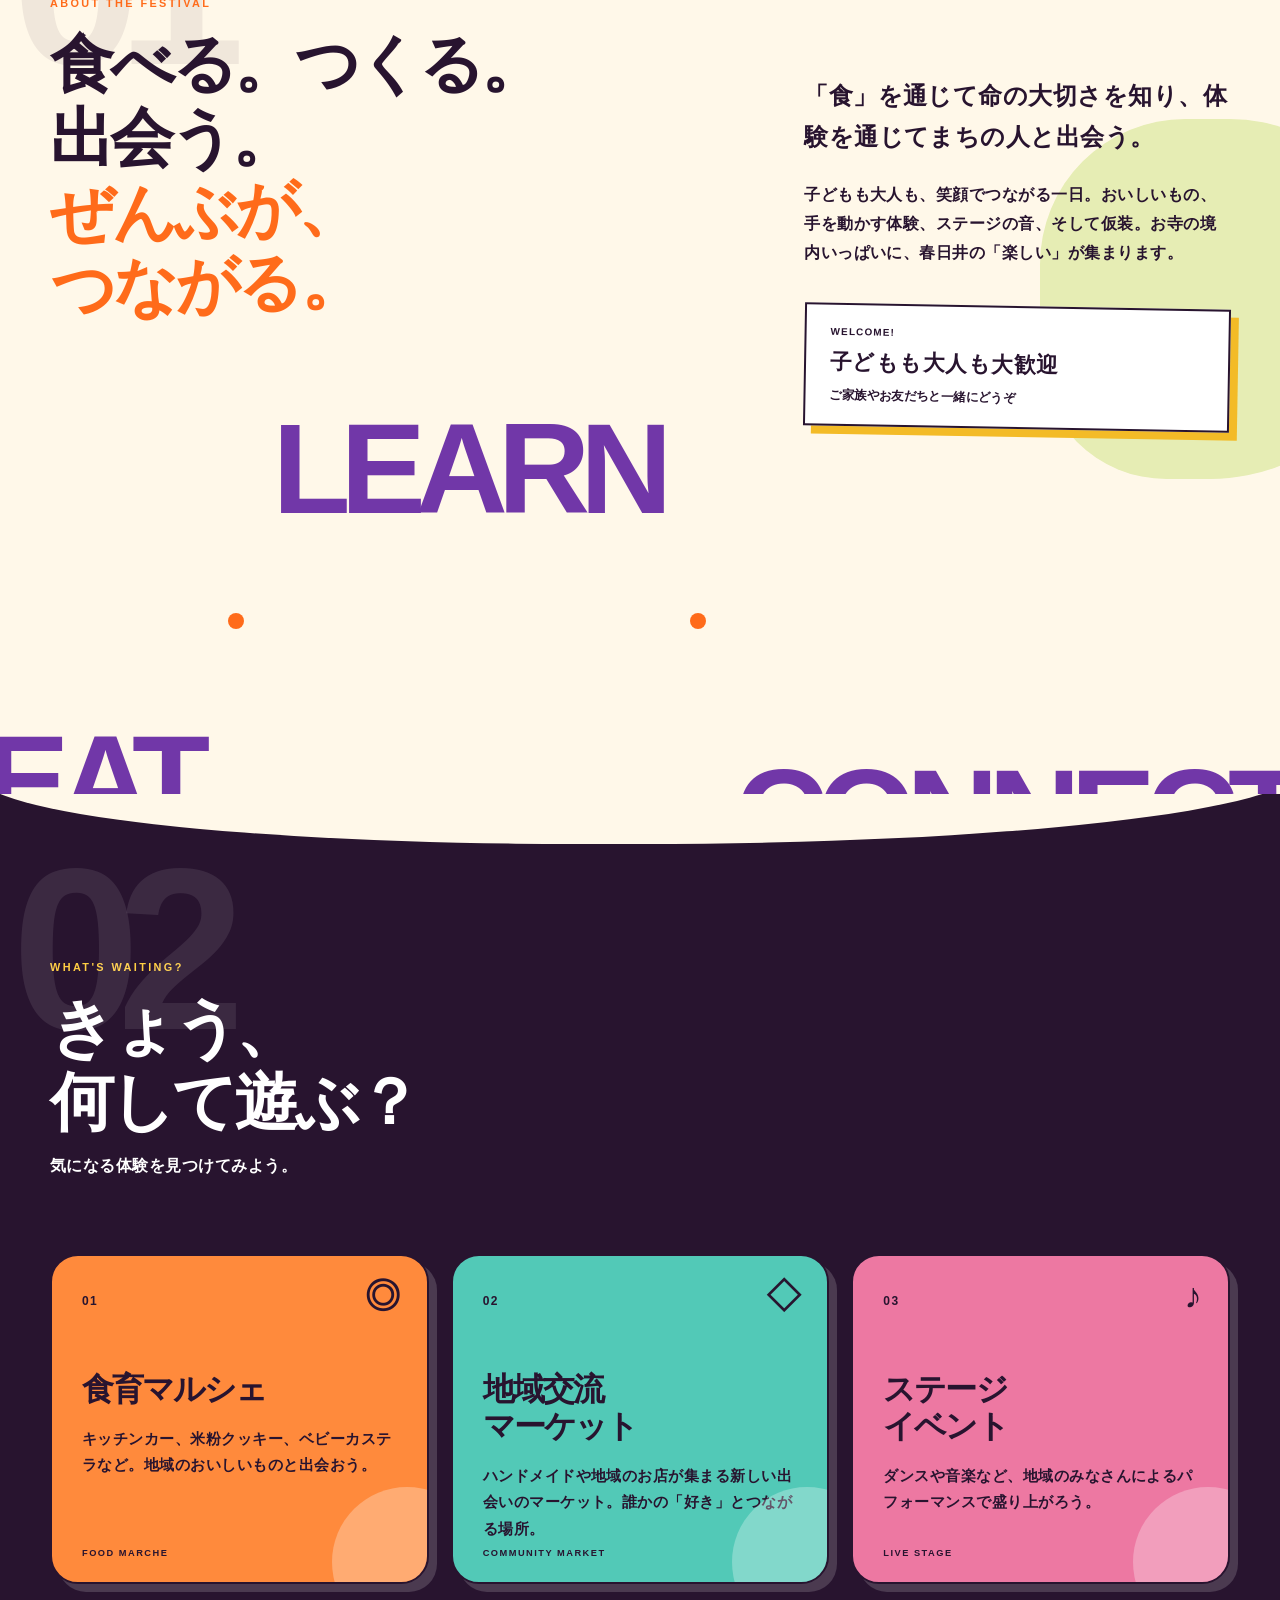
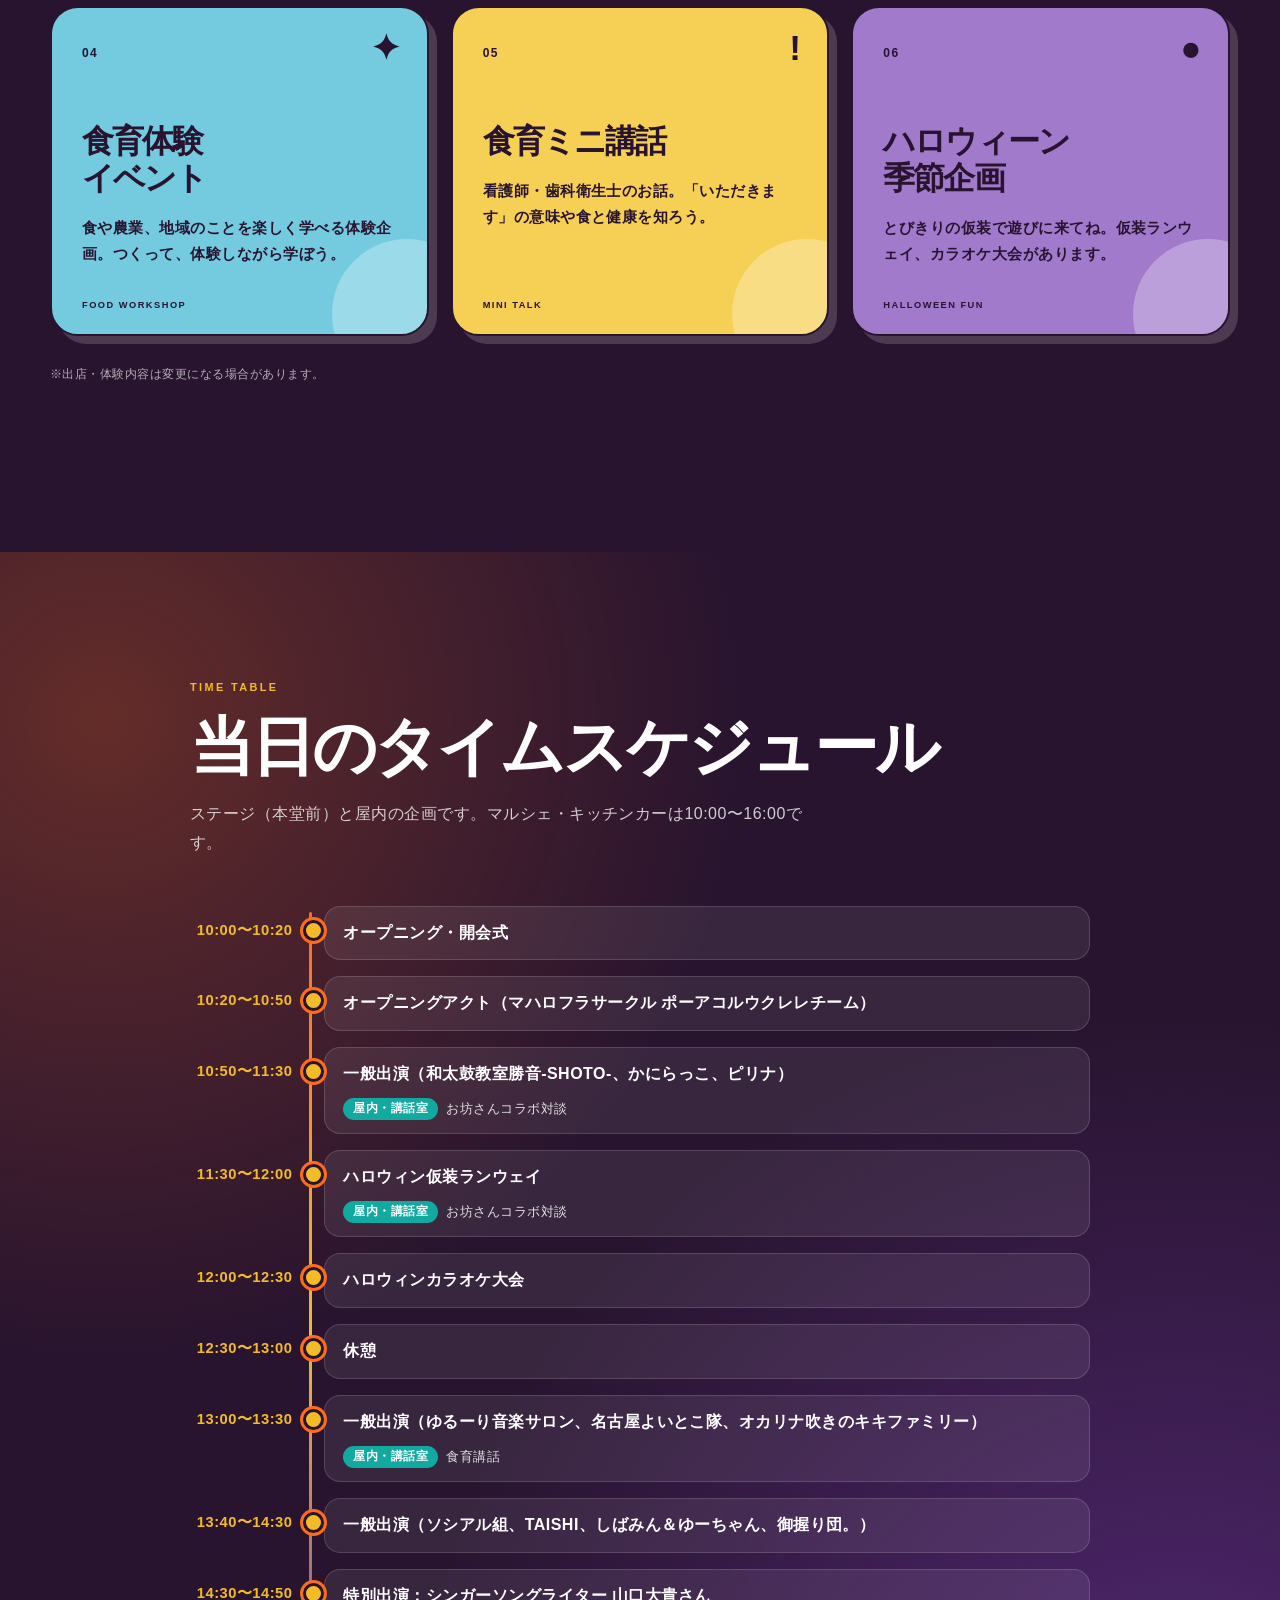
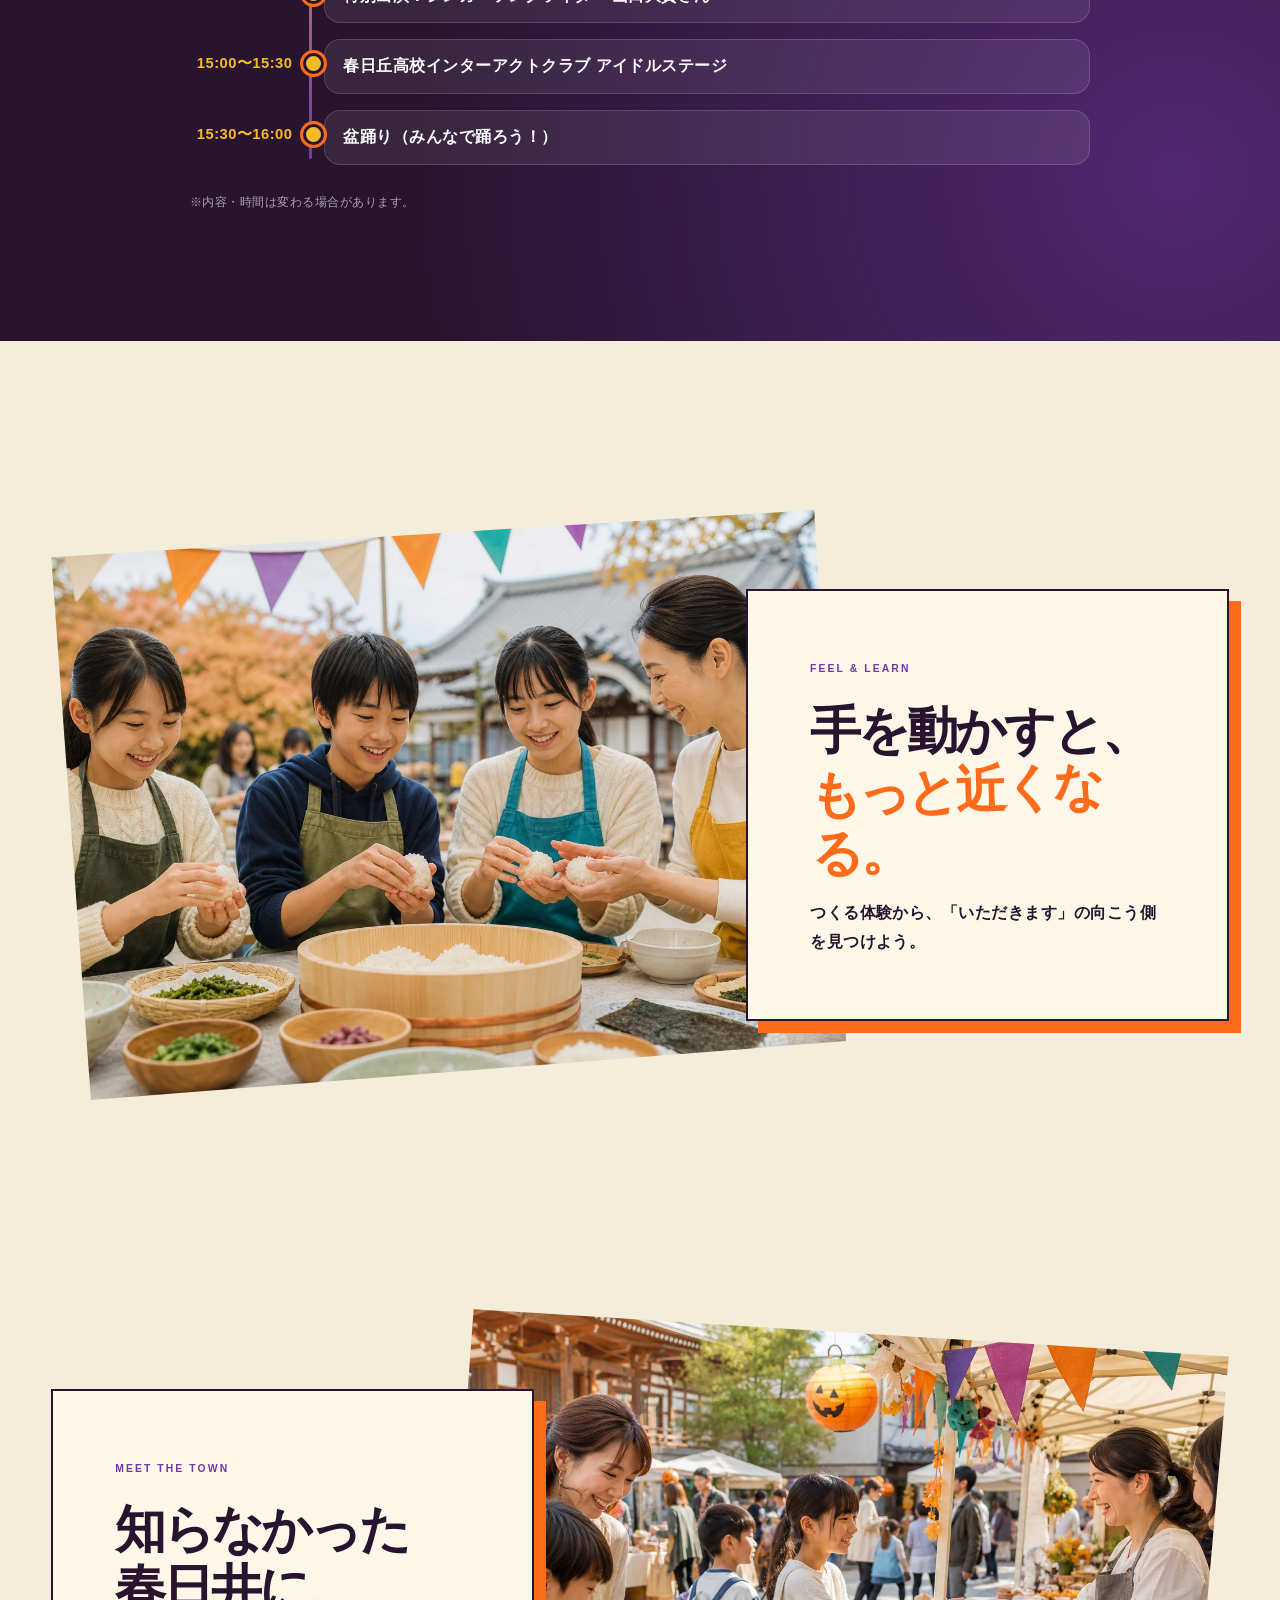
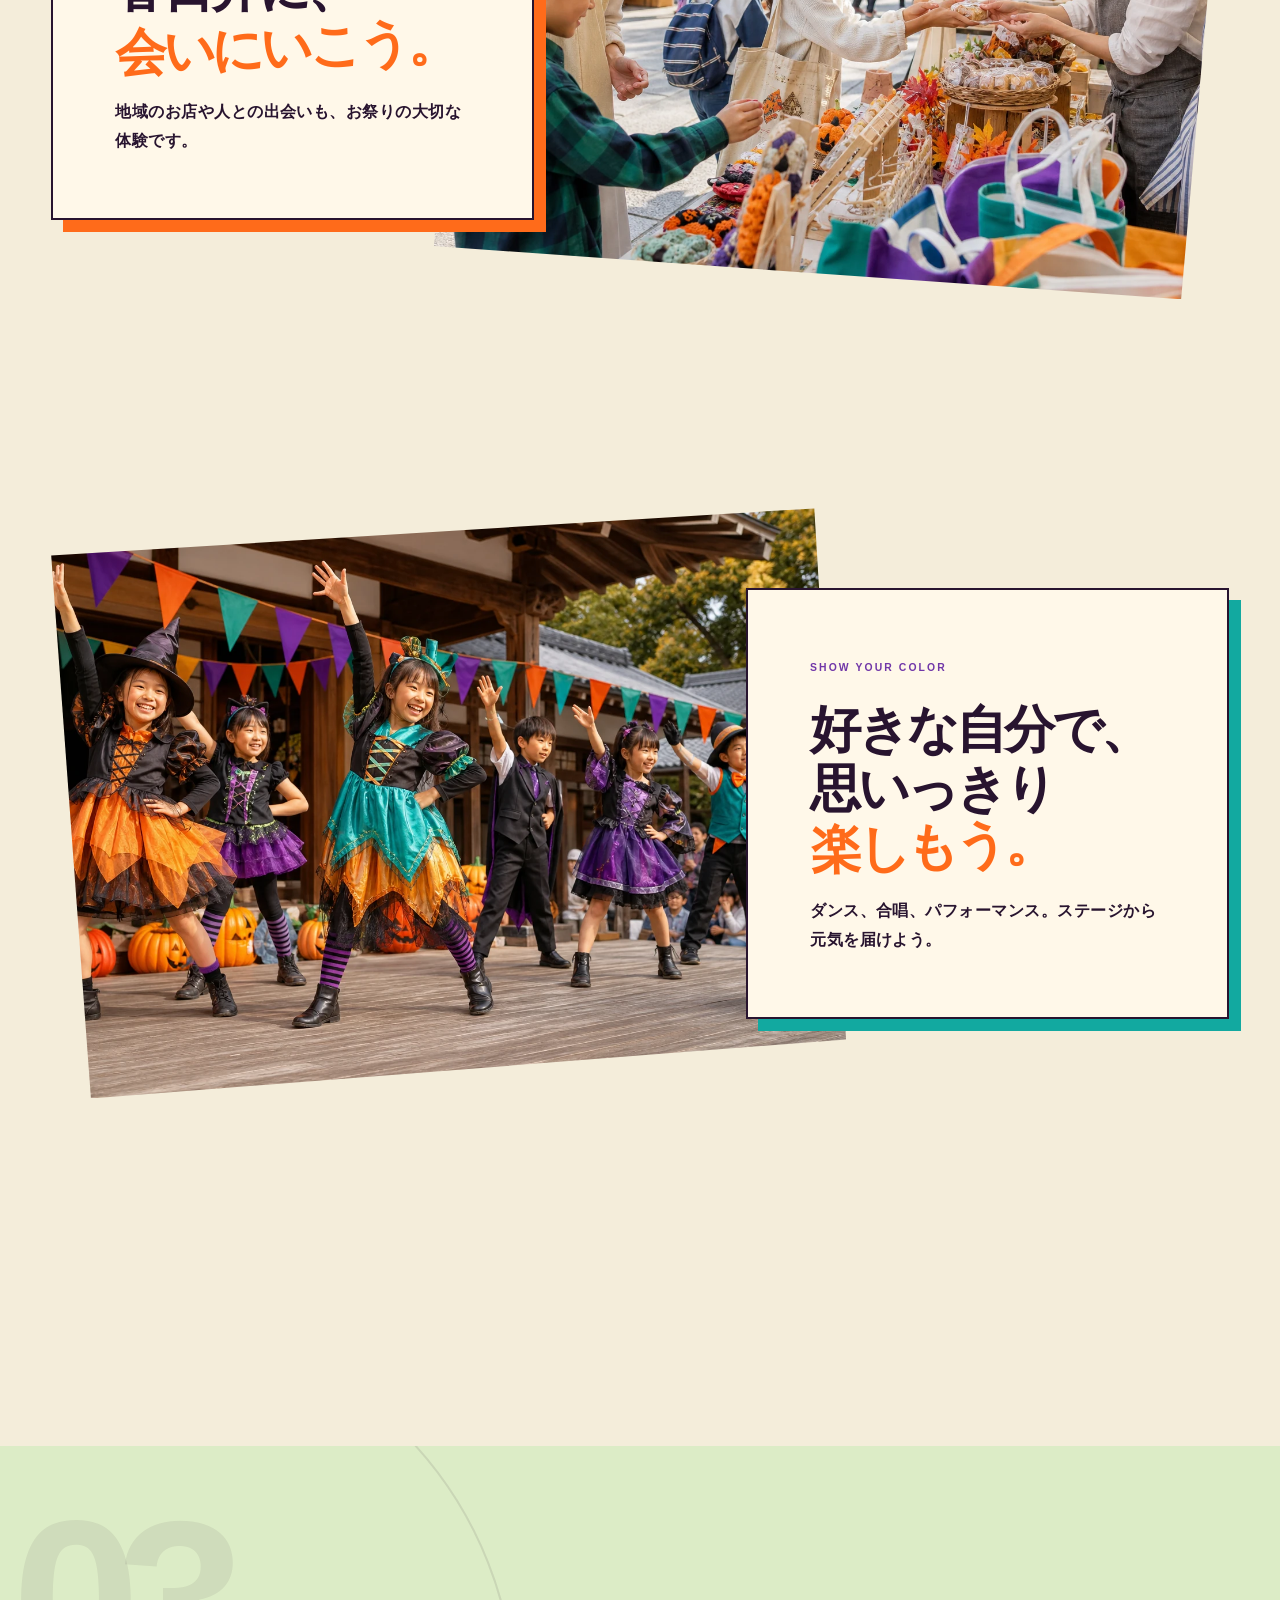
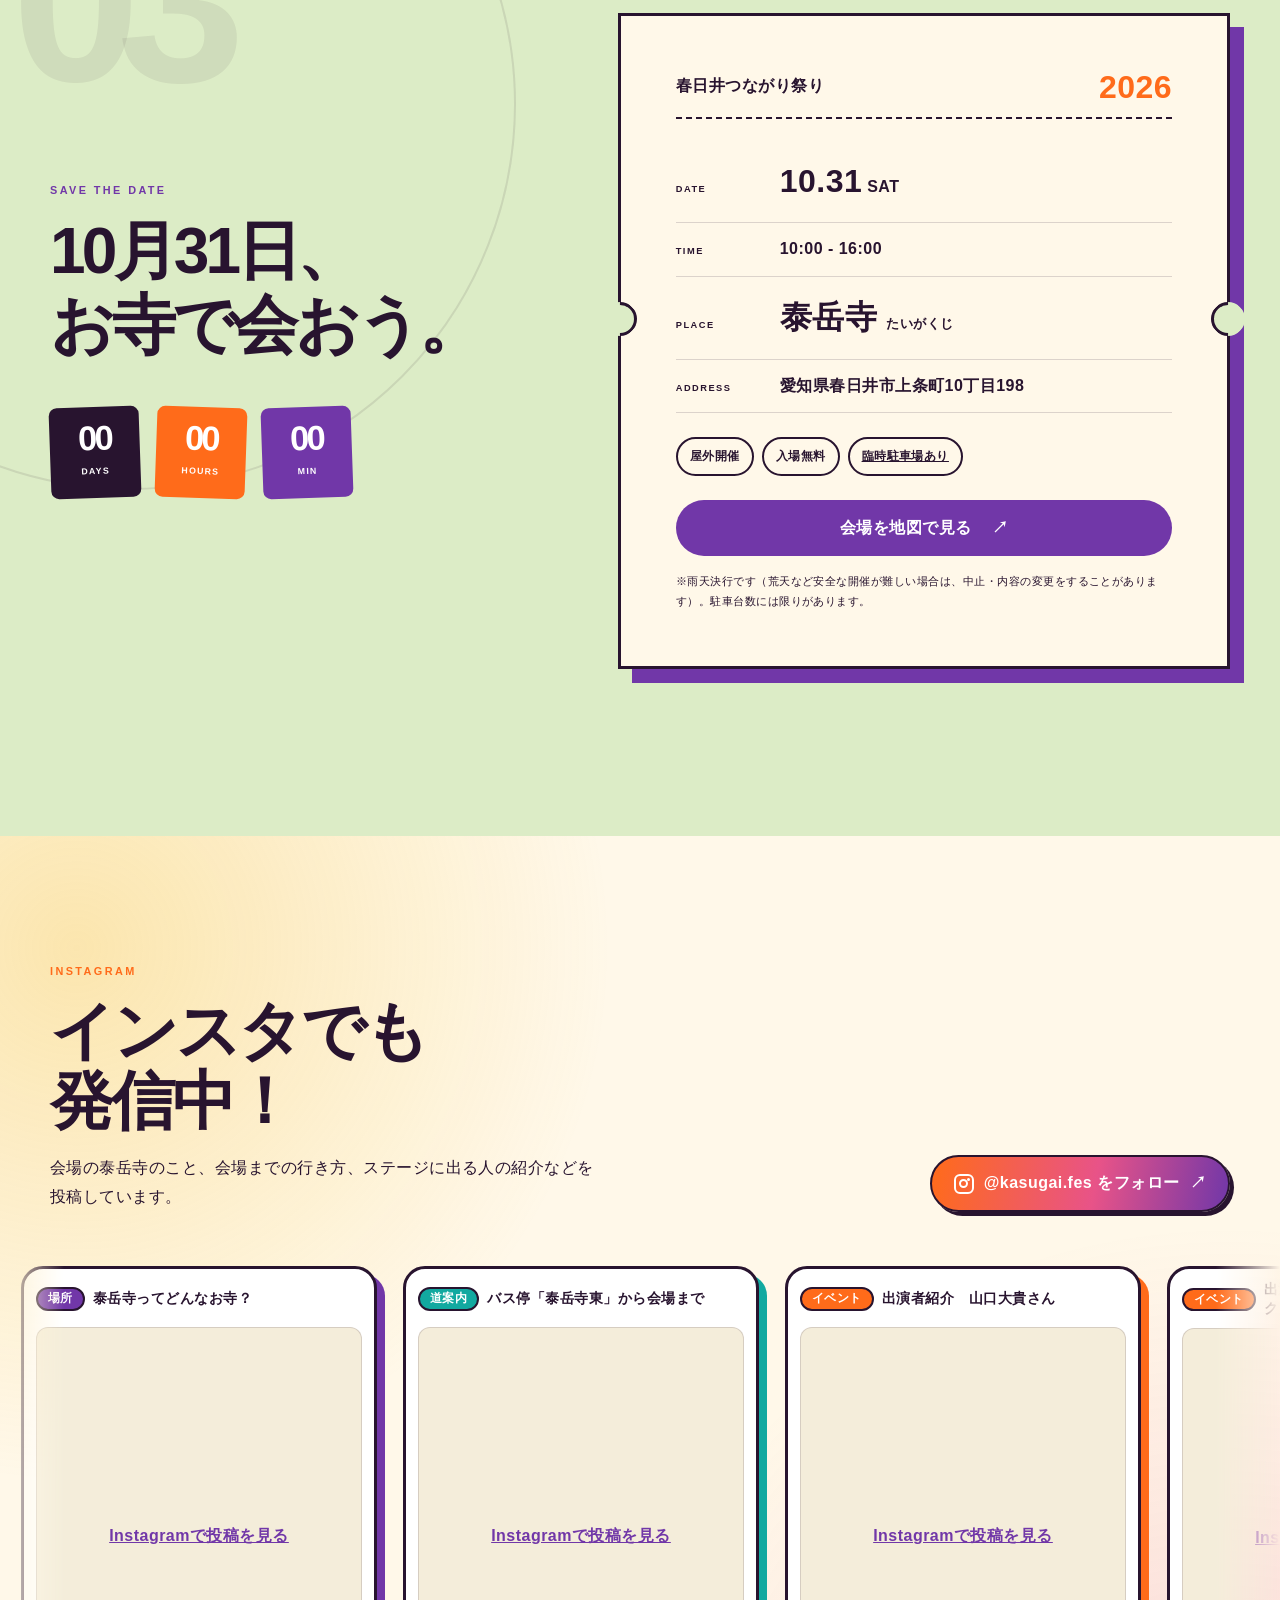
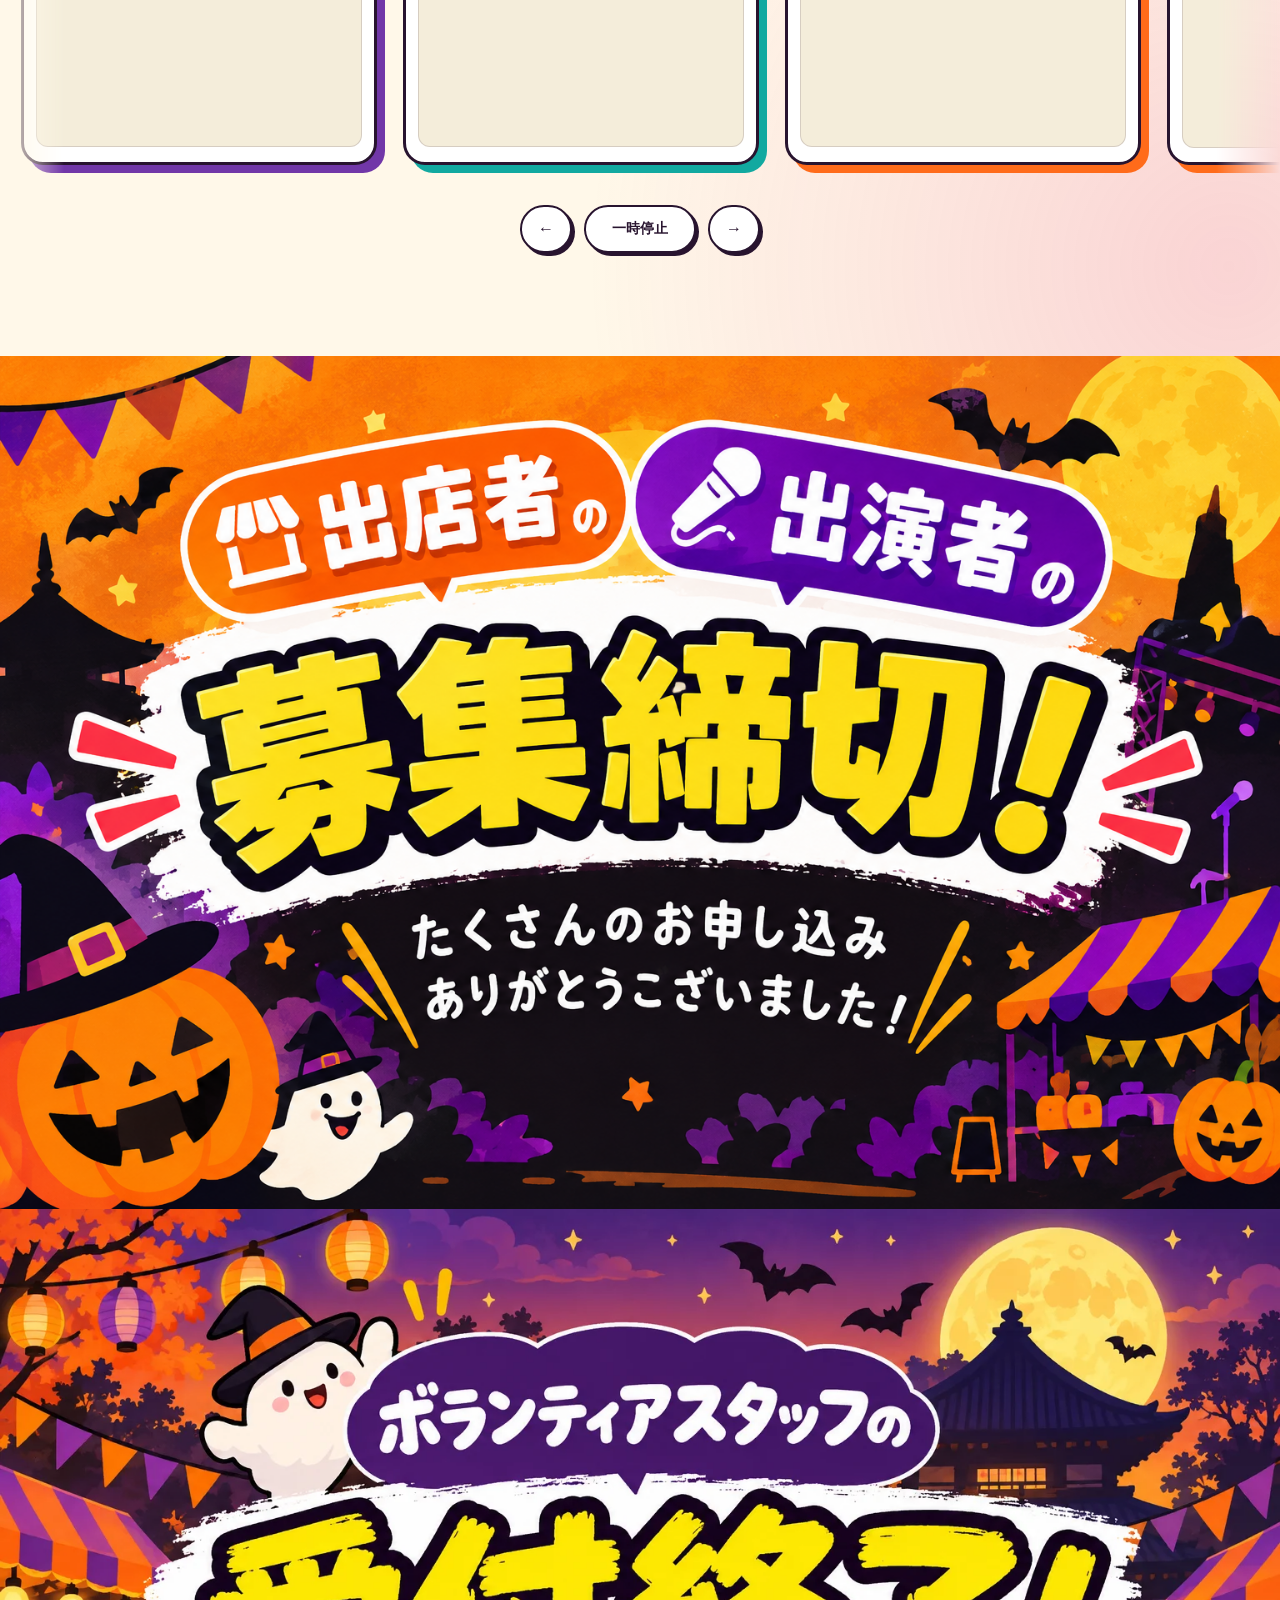
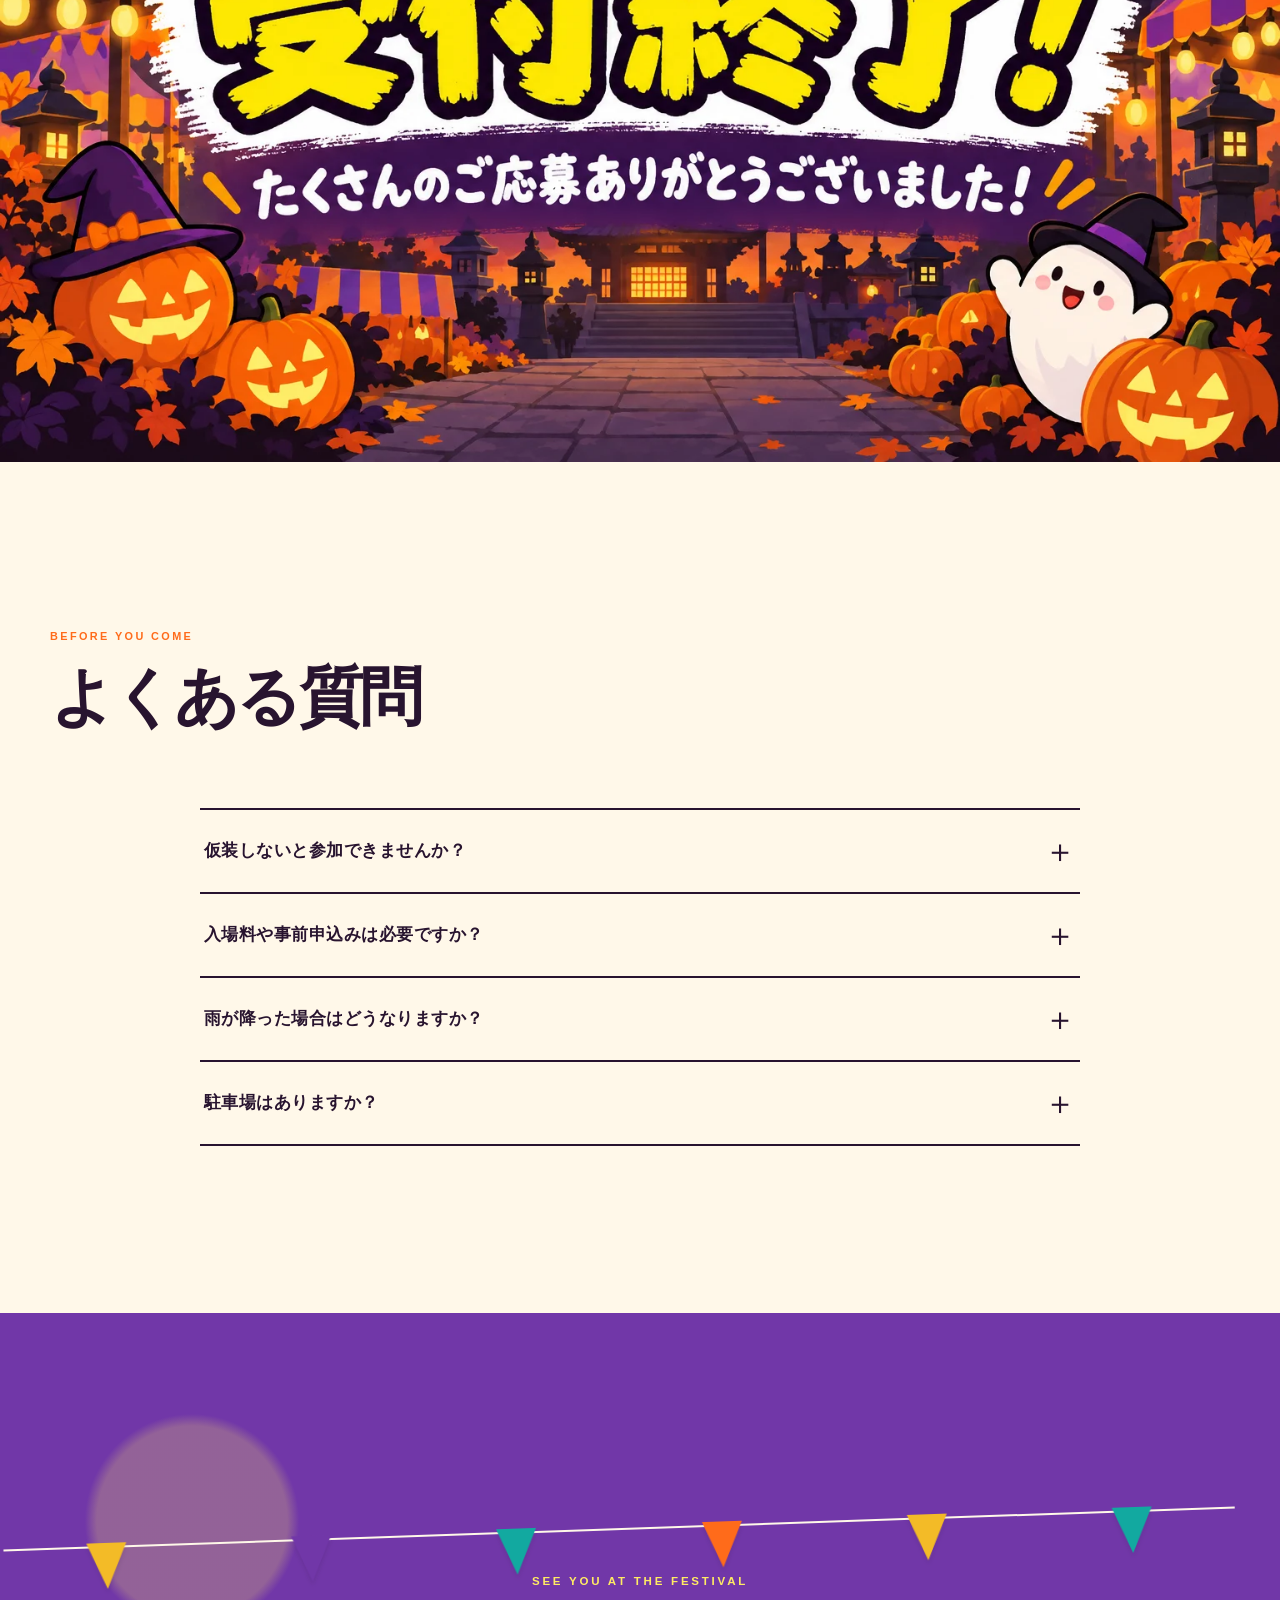
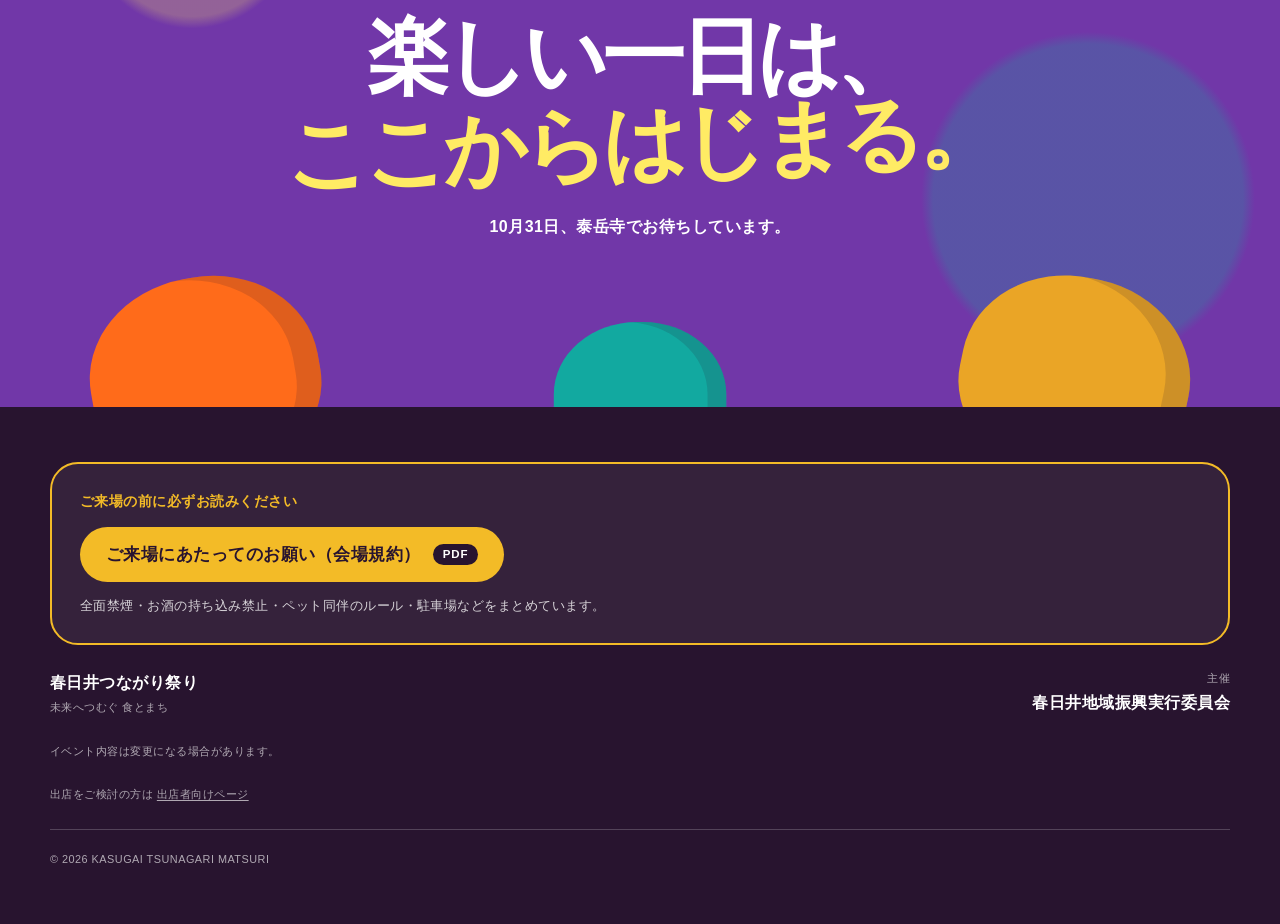
==== commit c62b10e9: "来場者LP: Instagramのセクションを追加（投稿4件が横に流れる） - 場所（泰岳寺の紹介）・道案内（バス停からの行き方）・イベント（出演者紹介2件） - マウスを乗せる／指で動かすと止まり、" ====
--- a/index.html
+++ b/index.html
@@ -14,7 +14,7 @@
     content="https://guts-web.github.io/kasugai-tsunagari-halloween/assets/images/hero-festival.png">
   <meta name="twitter:card" content="summary_large_image">
   <title>春日井つながり祭り｜楽しく おいしく 学べる ハロウィーン</title>
-  <link rel="stylesheet" href="styles.css?v=20261028d">
+  <link rel="stylesheet" href="styles.css?v=20261028e">
   <meta name="google-site-verification" content="yEESfwl0iUHl4pGOeR_BAQrC1uNWLb2QLtQHwEUidFo" />
 </head>
 
@@ -44,6 +44,7 @@
       <a href="#timetable">スケジュール</a>
       <a href="#access">会場</a>
       <a href="#parking">駐車場</a>
+      <a href="#instagram">Instagram</a>
     </nav>
     <span class="header-date" aria-label="開催日 2026年10月31日">2026.10.31 <span>SAT</span></span>
   </header>
@@ -348,6 +349,52 @@
         </div>
       </div>
     </section>
+
+    <section class="insta" id="instagram" aria-labelledby="insta-title">
+      <div class="insta__head">
+        <div>
+          <p class="section-label">INSTAGRAM</p>
+          <h2 id="insta-title">インスタでも<br>発信中！</h2>
+          <p class="insta__lead">会場の泰岳寺のこと、会場までの行き方、ステージに出る人の紹介などを投稿しています。</p>
+        </div>
+        <a class="insta__follow" href="https://www.instagram.com/kasugai.fes/" target="_blank" rel="noopener noreferrer">
+          <span class="insta__follow-icon" aria-hidden="true"></span>@kasugai.fes をフォロー<span aria-hidden="true">↗</span>
+        </a>
+      </div>
+      <div class="insta__rail" data-ig-rail tabindex="0" aria-label="インスタグラムの投稿">
+        <ul class="insta__track" data-ig-track>
+          <li class="insta-card insta-card--place">
+            <p class="insta-card__tag"><span>場所</span>泰岳寺ってどんなお寺？</p>
+            <blockquote class="instagram-media" data-instgrm-permalink="https://www.instagram.com/p/DdK-GFpDRBK/" data-instgrm-version="14">
+              <a href="https://www.instagram.com/p/DdK-GFpDRBK/" target="_blank" rel="noopener noreferrer">Instagramで投稿を見る</a>
+            </blockquote>
+          </li>
+          <li class="insta-card insta-card--route">
+            <p class="insta-card__tag"><span>道案内</span>バス停「泰岳寺東」から会場まで</p>
+            <blockquote class="instagram-media" data-instgrm-permalink="https://www.instagram.com/p/DeBsC4kDusr/" data-instgrm-version="14">
+              <a href="https://www.instagram.com/p/DeBsC4kDusr/" target="_blank" rel="noopener noreferrer">Instagramで投稿を見る</a>
+            </blockquote>
+          </li>
+          <li class="insta-card insta-card--event">
+            <p class="insta-card__tag"><span>イベント</span>出演者紹介　山口大貴さん</p>
+            <blockquote class="instagram-media" data-instgrm-permalink="https://www.instagram.com/p/De1L5RYjx-8/" data-instgrm-version="14">
+              <a href="https://www.instagram.com/p/De1L5RYjx-8/" target="_blank" rel="noopener noreferrer">Instagramで投稿を見る</a>
+            </blockquote>
+          </li>
+          <li class="insta-card insta-card--event">
+            <p class="insta-card__tag"><span>イベント</span>出演者紹介　春日丘高校インターアクトクラブ</p>
+            <blockquote class="instagram-media" data-instgrm-permalink="https://www.instagram.com/p/DeJaYh8imIb/" data-instgrm-version="14">
+              <a href="https://www.instagram.com/p/DeJaYh8imIb/" target="_blank" rel="noopener noreferrer">Instagramで投稿を見る</a>
+            </blockquote>
+          </li>
+        </ul>
+      </div>
+      <div class="insta__controls">
+        <button class="insta__button" type="button" data-ig-prev aria-label="前の投稿へ">←</button>
+        <button class="insta__button insta__button--toggle" type="button" data-ig-toggle aria-pressed="false">一時停止</button>
+        <button class="insta__button" type="button" data-ig-next aria-label="次の投稿へ">→</button>
+      </div>
+    </section>
     <section class="banner-section">
       <img class="banner" src="assets/images/出演者募集_LPバナー.png" alt="バナー">
       <!-- <p>※出演者募集は締め切りました。たくさんの申し込みありがとうございました。</p> -->
@@ -417,7 +464,7 @@
     </ul>
   </dialog>
 
-  <script src="script.js?v=20260821-copy6"></script>
+  <script src="script.js?v=20261028-insta"></script>
 </body>
 
 </html>
--- a/styles.css
+++ b/styles.css
@@ -2819,3 +2819,229 @@
     max-height: none;
   }
 }
+
+/* ===== Instagram ===== */
+.insta {
+  position: relative;
+  overflow: hidden;
+  padding: clamp(80px, 10vw, 130px) 0 clamp(70px, 8vw, 110px);
+  background:
+    radial-gradient(circle at 6% 10%, rgb(243 187 39 / 30%), transparent 34%),
+    radial-gradient(circle at 96% 92%, rgb(232 83 136 / 22%), transparent 40%),
+    var(--cream);
+  scroll-margin-top: 70px;
+}
+
+.insta__head {
+  display: flex;
+  flex-wrap: wrap;
+  align-items: flex-end;
+  justify-content: space-between;
+  gap: 24px;
+  width: var(--content);
+  margin: 0 auto clamp(30px, 4vw, 44px);
+}
+
+.insta h2 {
+  margin: 0 0 18px;
+  font-size: clamp(2.3rem, 5vw, 4.4rem);
+  line-height: 1.1;
+  letter-spacing: -.05em;
+}
+
+.insta__lead {
+  max-width: 560px;
+  margin: 0;
+}
+
+.insta__follow {
+  display: inline-flex;
+  align-items: center;
+  gap: 10px;
+  padding: 12px 22px;
+  border: 2px solid var(--ink);
+  border-radius: 999px;
+  color: white;
+  background: linear-gradient(100deg, var(--orange), var(--pink) 55%, var(--purple));
+  box-shadow: 4px 4px 0 var(--ink);
+  font-weight: 900;
+  text-decoration: none;
+  white-space: nowrap;
+  transition: transform .2s, box-shadow .2s;
+}
+
+.insta__follow:hover,
+.insta__follow:focus-visible {
+  transform: translate(-2px, -2px);
+  box-shadow: 6px 6px 0 var(--ink);
+}
+
+.insta__follow-icon {
+  position: relative;
+  width: 20px;
+  height: 20px;
+  border: 2px solid currentColor;
+  border-radius: 6px;
+}
+
+.insta__follow-icon::before {
+  content: "";
+  position: absolute;
+  inset: 3.5px;
+  border: 2px solid currentColor;
+  border-radius: 50%;
+}
+
+.insta__follow-icon::after {
+  content: "";
+  position: absolute;
+  top: 2px;
+  right: 2px;
+  width: 3px;
+  height: 3px;
+  border-radius: 50%;
+  background: currentColor;
+}
+
+.insta__rail {
+  overflow-x: auto;
+  scroll-behavior: auto;
+  scrollbar-width: none;
+  -webkit-mask-image: linear-gradient(90deg, transparent, #000 5%, #000 95%, transparent);
+  mask-image: linear-gradient(90deg, transparent, #000 5%, #000 95%, transparent);
+}
+
+.insta__rail::-webkit-scrollbar {
+  display: none;
+}
+
+.insta__rail:focus-visible {
+  outline: 3px solid var(--purple);
+  outline-offset: -3px;
+}
+
+.insta__track {
+  display: flex;
+  gap: 26px;
+  width: max-content;
+  margin: 0;
+  padding: 10px 26px 22px;
+  list-style: none;
+}
+
+.insta-card {
+  --accent: var(--orange);
+  flex: none;
+  width: 356px;
+  padding: 12px 12px 14px;
+  border: 3px solid var(--ink);
+  border-radius: 22px;
+  background: white;
+  box-shadow: 8px 8px 0 var(--accent);
+}
+
+.insta-card--place {
+  --accent: var(--purple);
+}
+
+.insta-card--route {
+  --accent: var(--teal);
+}
+
+.insta-card__tag {
+  display: flex;
+  align-items: center;
+  gap: 8px;
+  min-height: 2.6em;
+  margin: 0 0 10px;
+  font-size: .86rem;
+  font-weight: 900;
+  line-height: 1.35;
+}
+
+.insta-card__tag span {
+  flex: none;
+  padding: 2px 10px;
+  border: 2px solid var(--ink);
+  border-radius: 999px;
+  color: white;
+  background: var(--accent);
+  font-size: .72rem;
+}
+
+.insta-card .instagram-media {
+  width: 100% !important;
+  min-width: 0 !important;
+  max-width: none !important;
+  margin: 0 !important;
+  border: 1px solid rgb(40 20 47 / 15%) !important;
+  border-radius: 12px !important;
+  box-shadow: none !important;
+}
+
+.insta-card blockquote.instagram-media {
+  display: grid;
+  place-items: center;
+  min-height: 420px;
+  padding: 0;
+  background: var(--paper);
+}
+
+.insta-card blockquote.instagram-media a {
+  color: var(--purple);
+  font-weight: 900;
+}
+
+.insta__controls {
+  display: flex;
+  justify-content: center;
+  gap: 12px;
+  margin-top: 18px;
+}
+
+.insta__button {
+  min-width: 48px;
+  height: 48px;
+  padding: 0 16px;
+  border: 2px solid var(--ink);
+  border-radius: 999px;
+  color: var(--ink);
+  background: white;
+  box-shadow: 3px 3px 0 var(--ink);
+  font: inherit;
+  font-weight: 900;
+  cursor: pointer;
+  transition: transform .2s, box-shadow .2s;
+}
+
+.insta__button:hover,
+.insta__button:focus-visible {
+  transform: translate(-2px, -2px);
+  box-shadow: 5px 5px 0 var(--ink);
+}
+
+.insta__button--toggle {
+  min-width: 112px;
+  font-size: .85rem;
+}
+
+.insta__button--toggle[aria-pressed="true"] {
+  color: white;
+  background: var(--purple);
+}
+
+@media (max-width: 560px) {
+  .insta__follow {
+    width: 100%;
+    justify-content: center;
+  }
+
+  .insta__track {
+    gap: 18px;
+    padding-inline: 18px;
+  }
+
+  .insta-card {
+    width: min(340px, 84vw);
+  }
+}
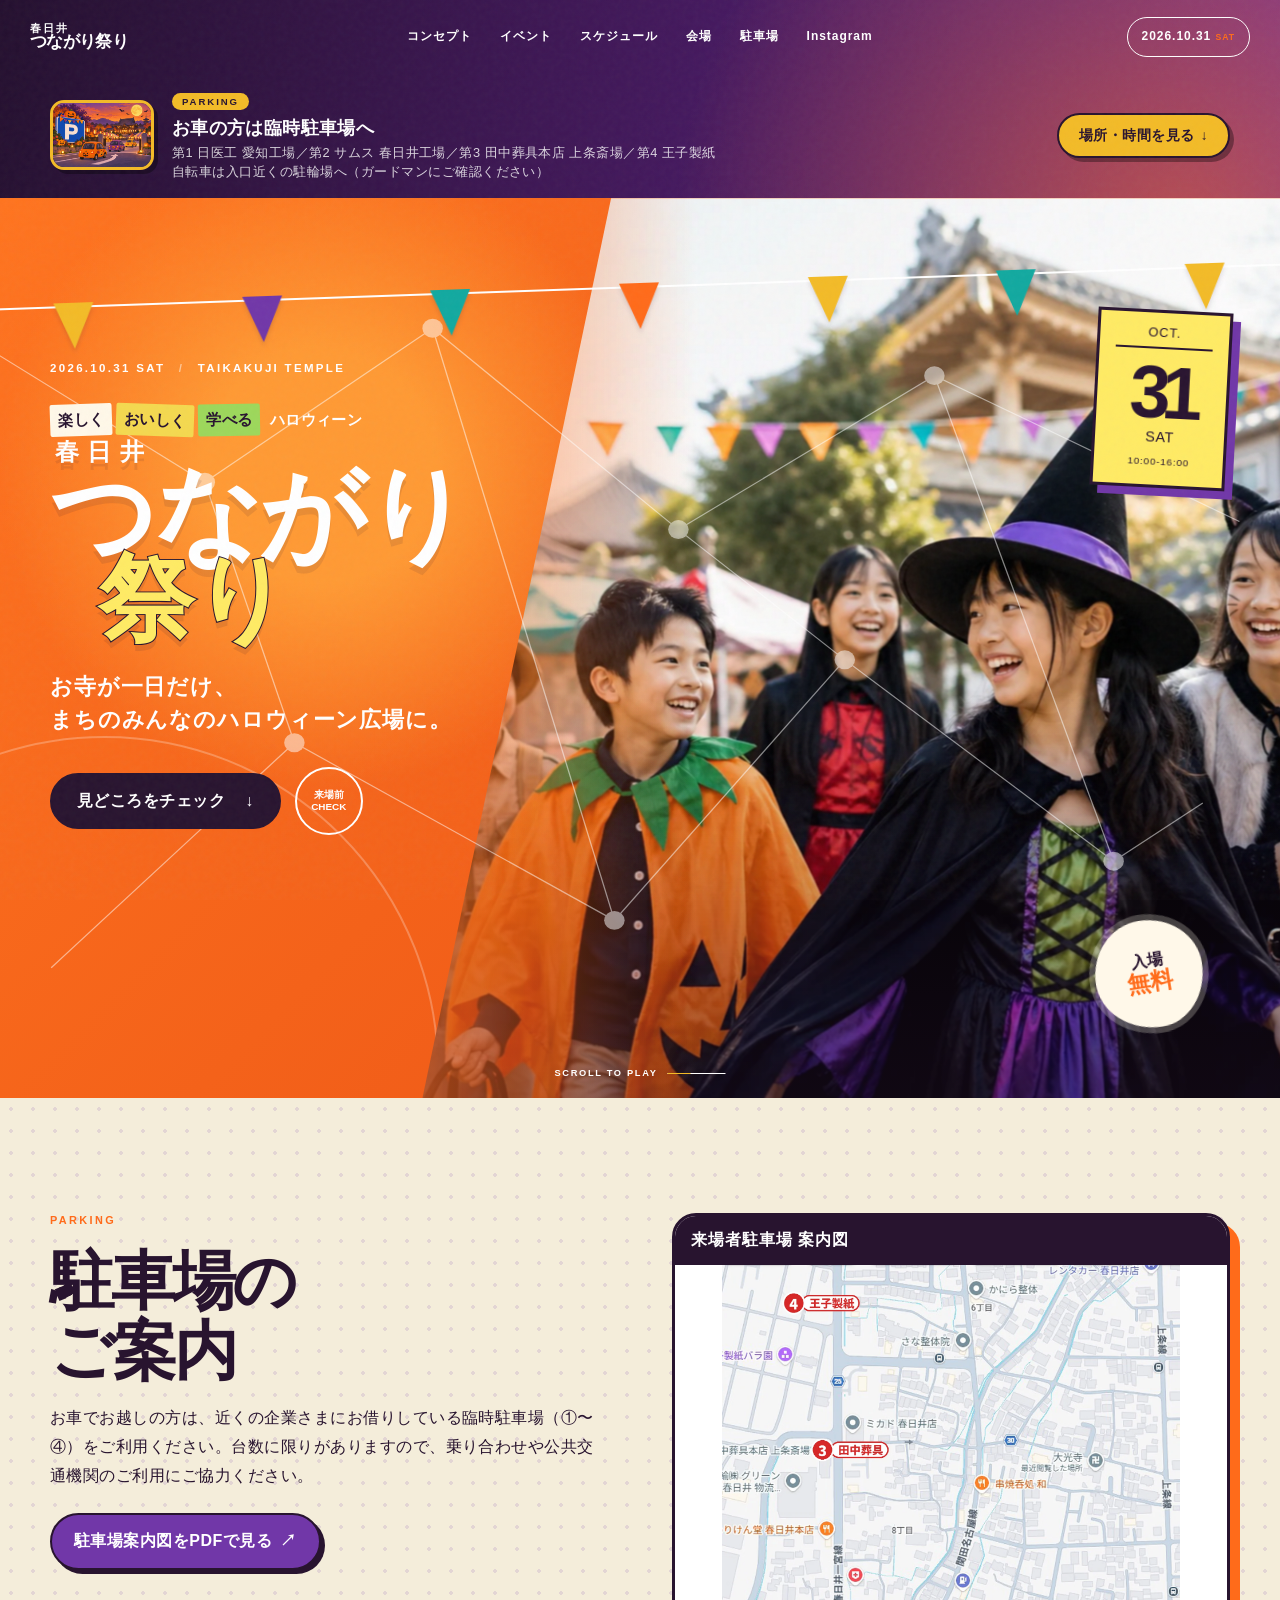
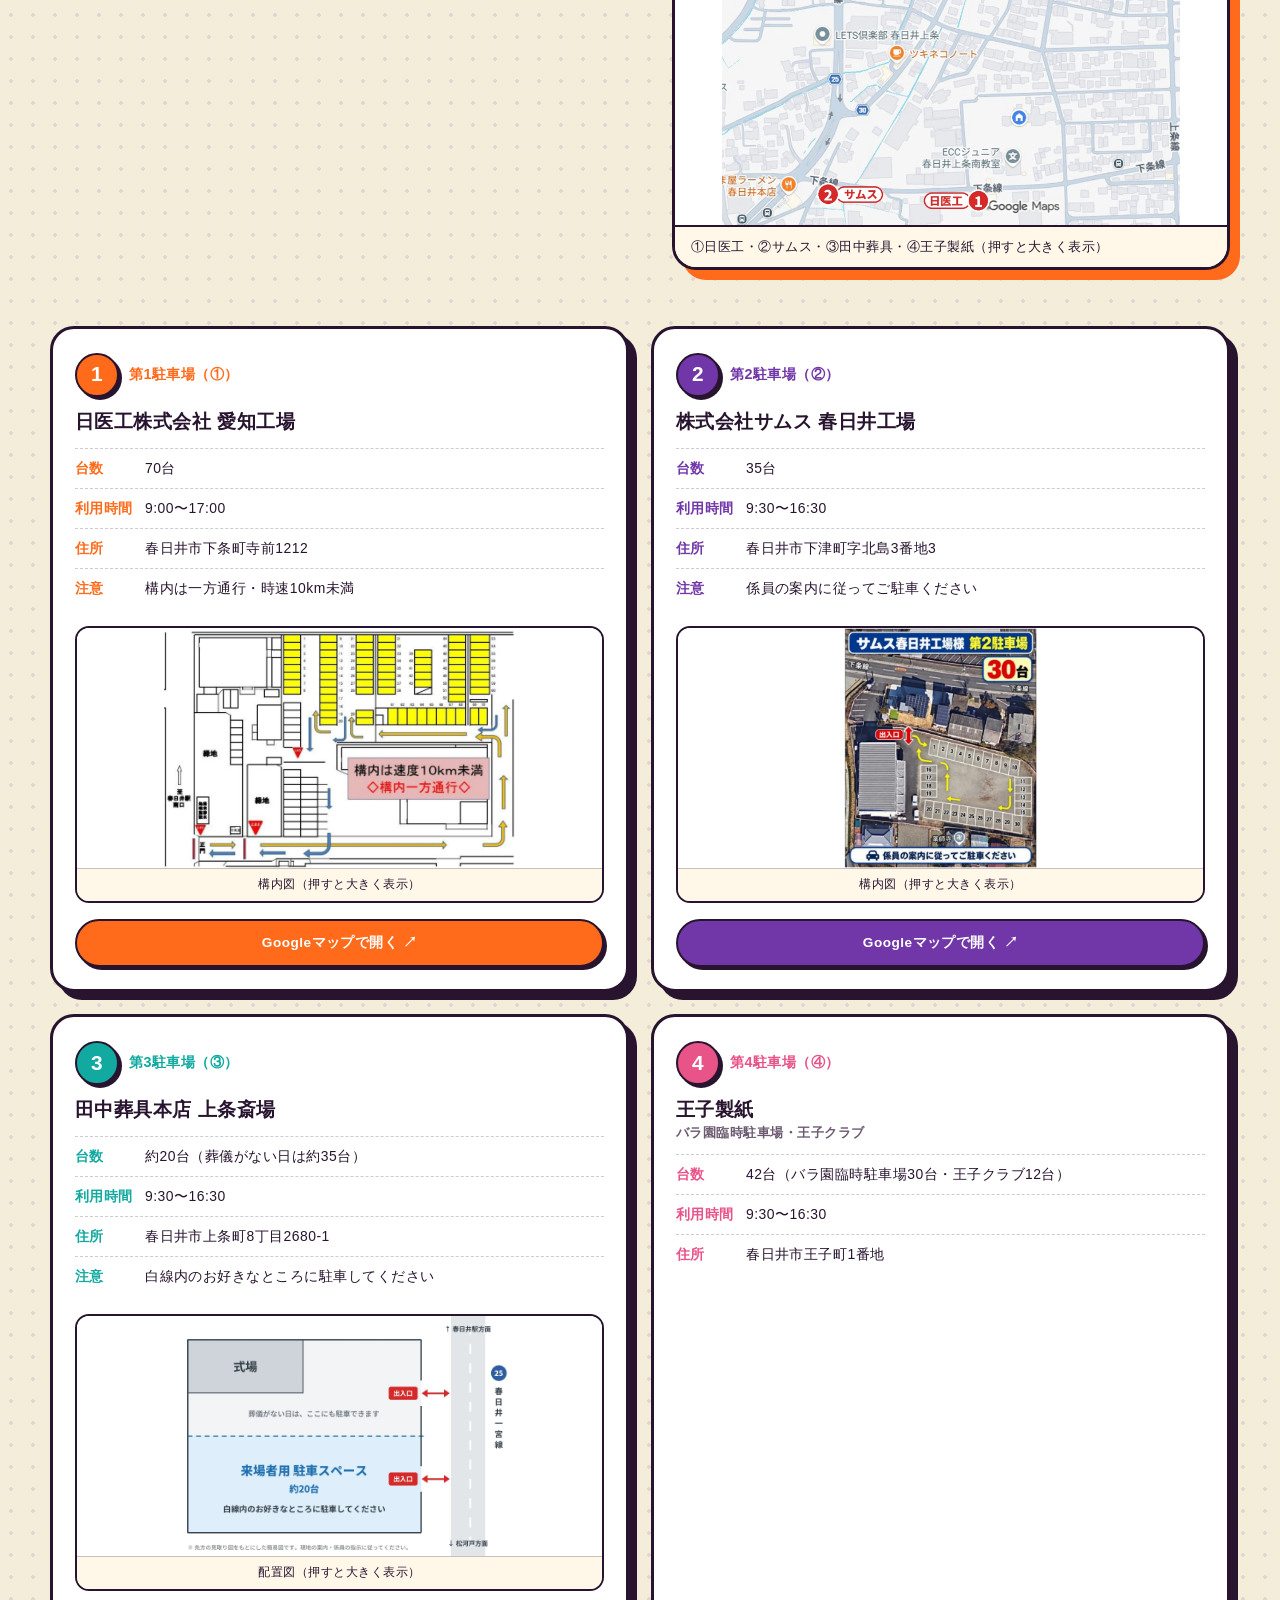
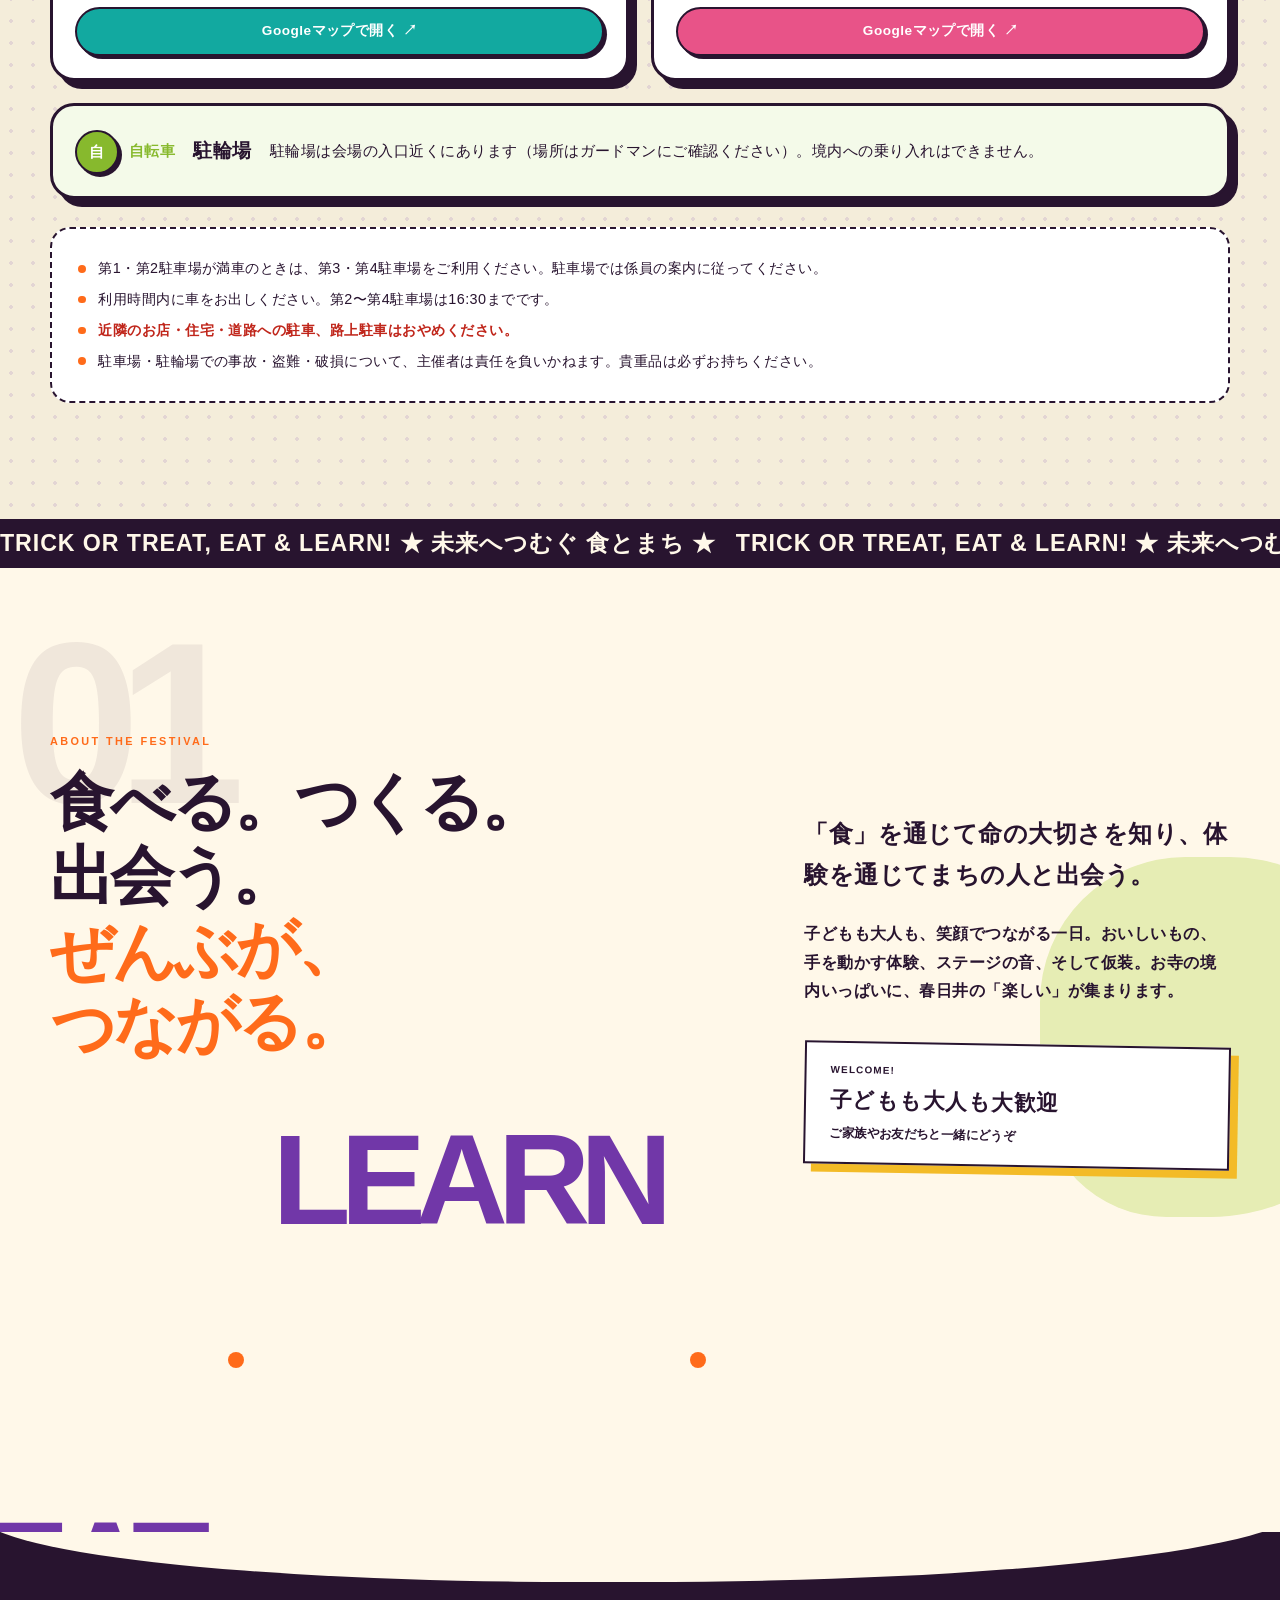
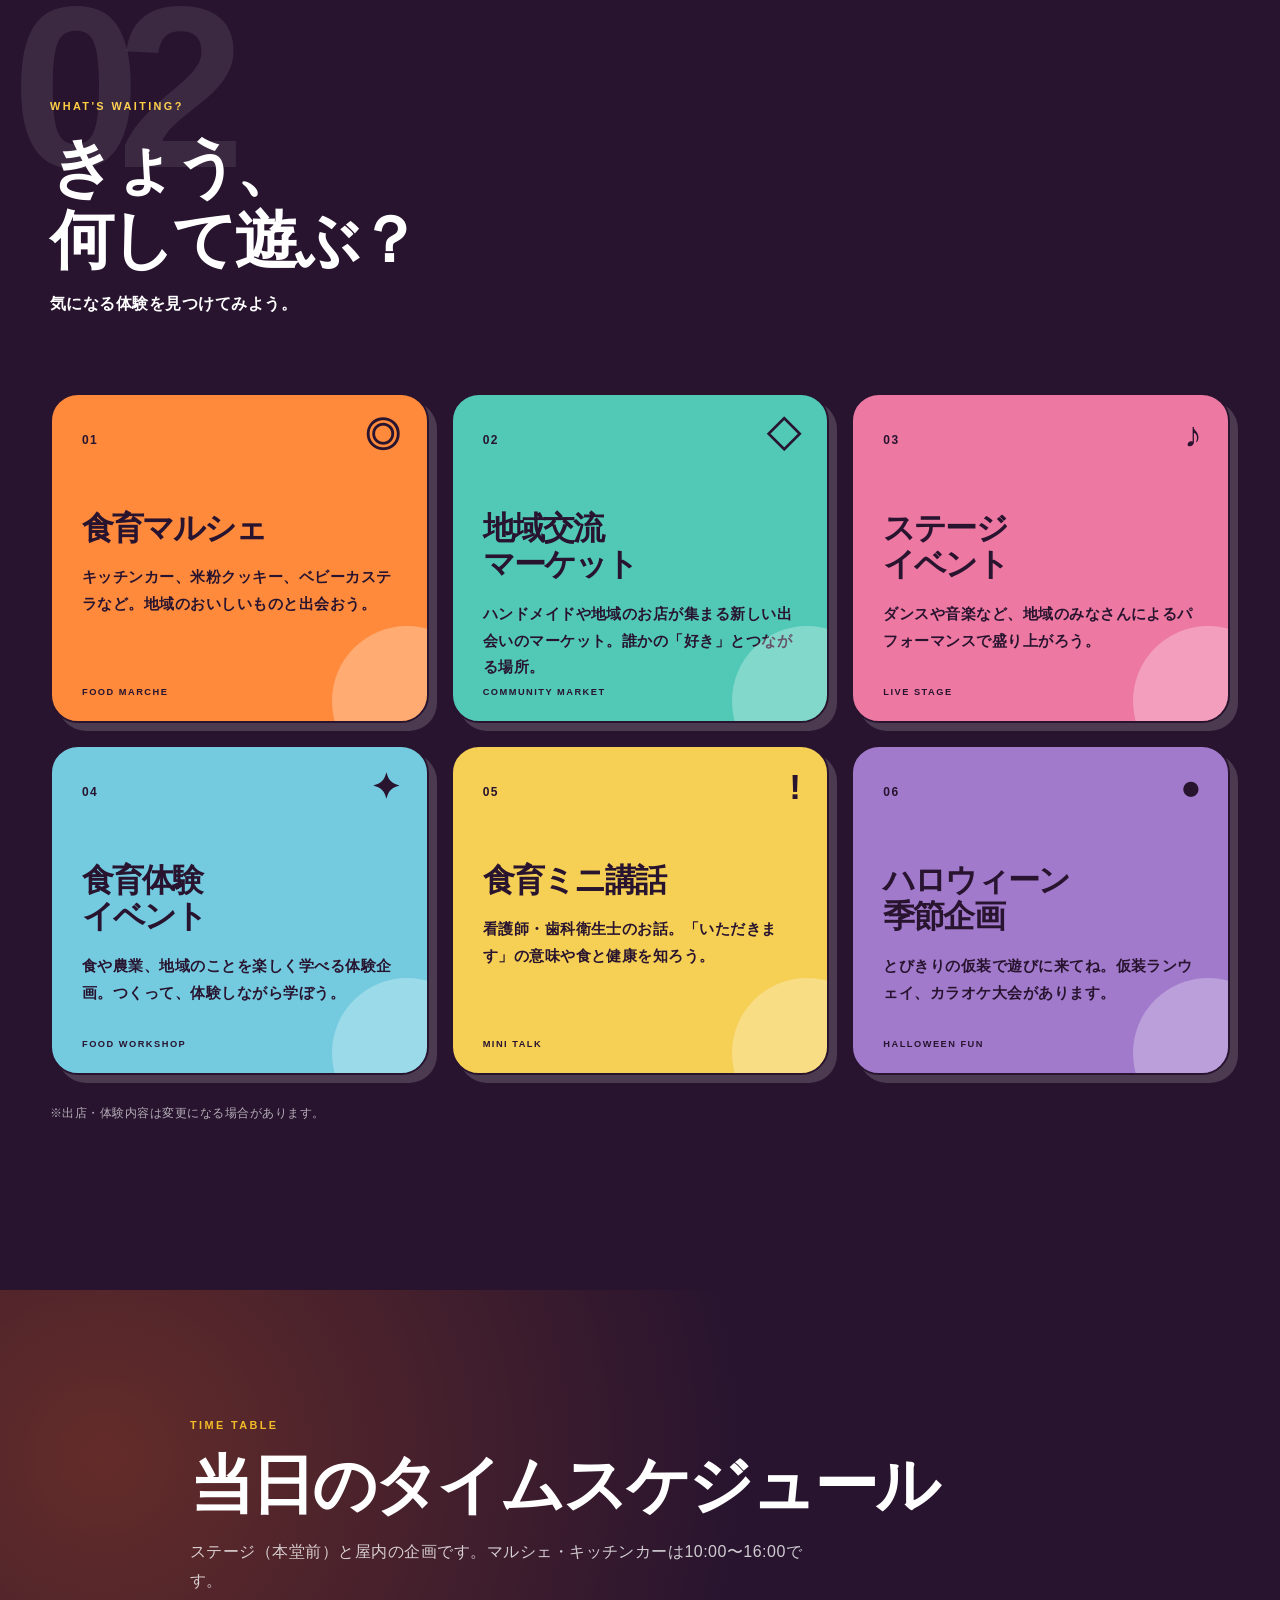
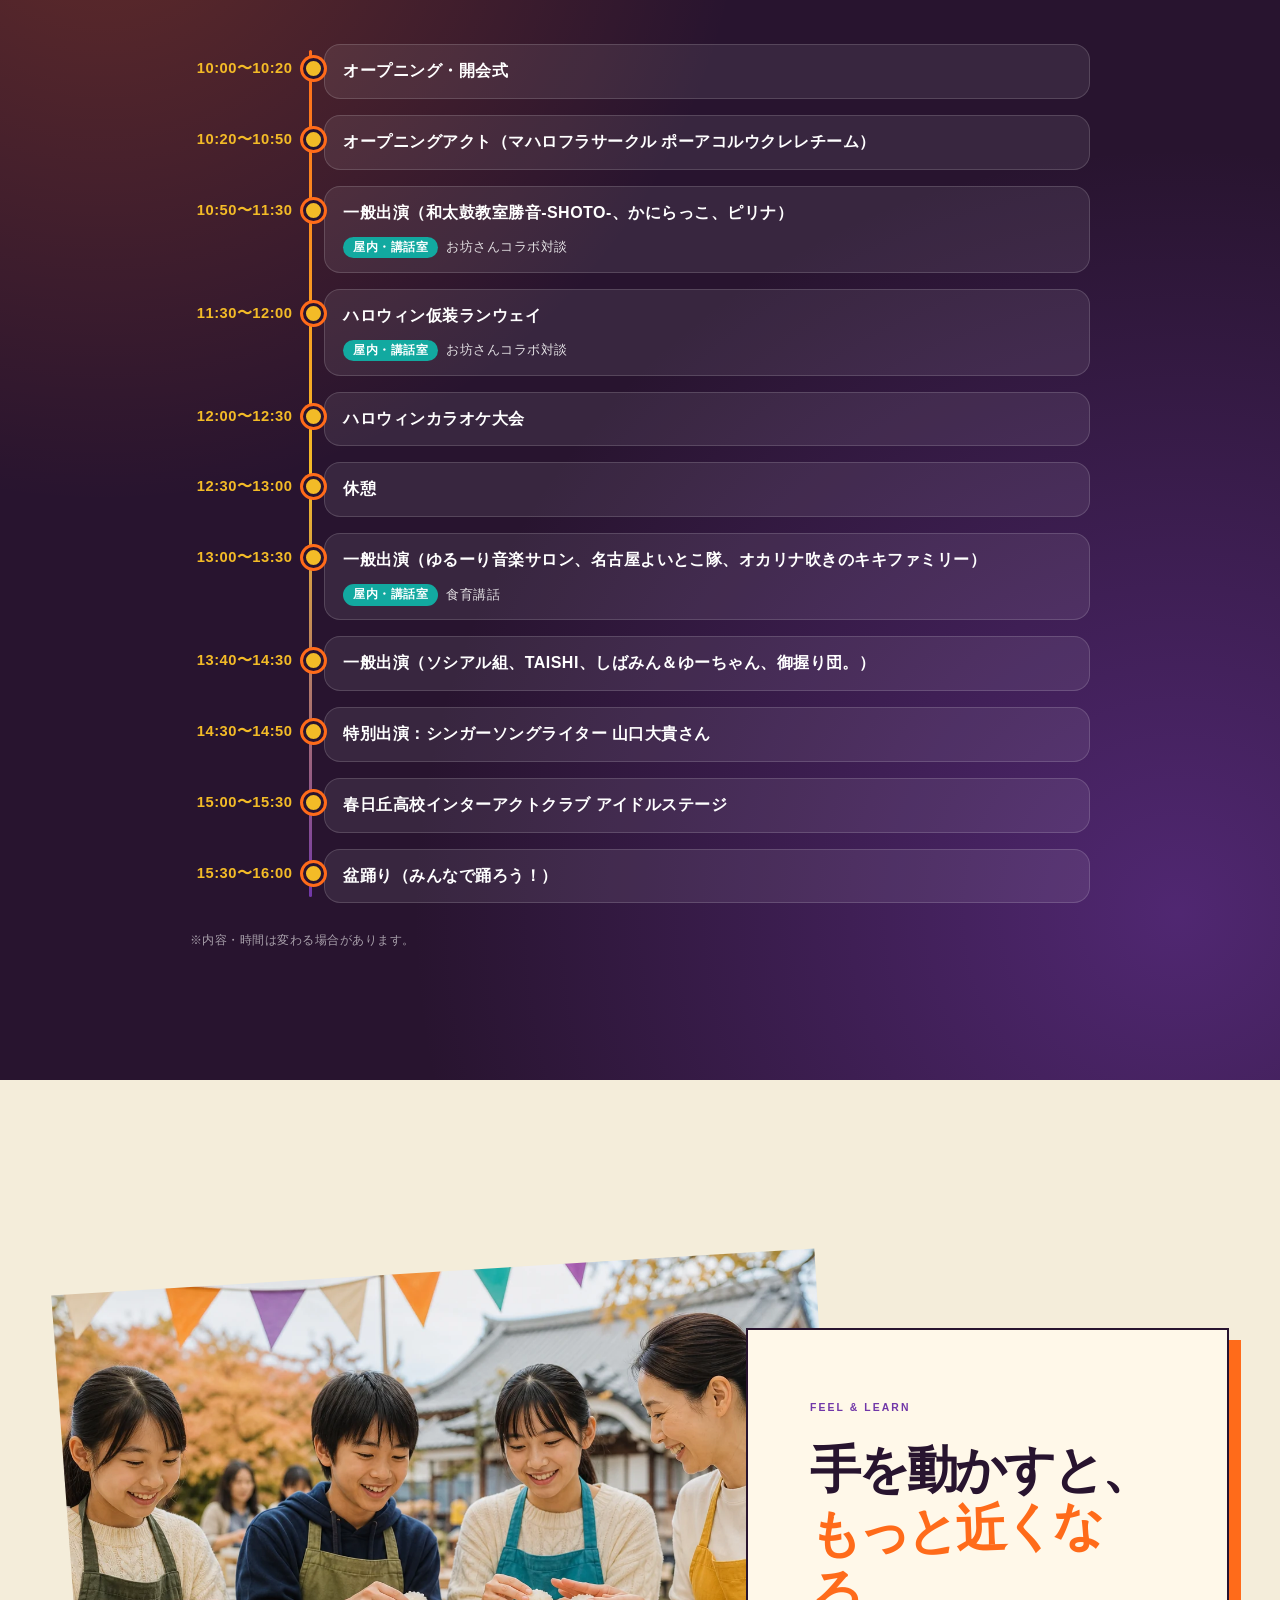
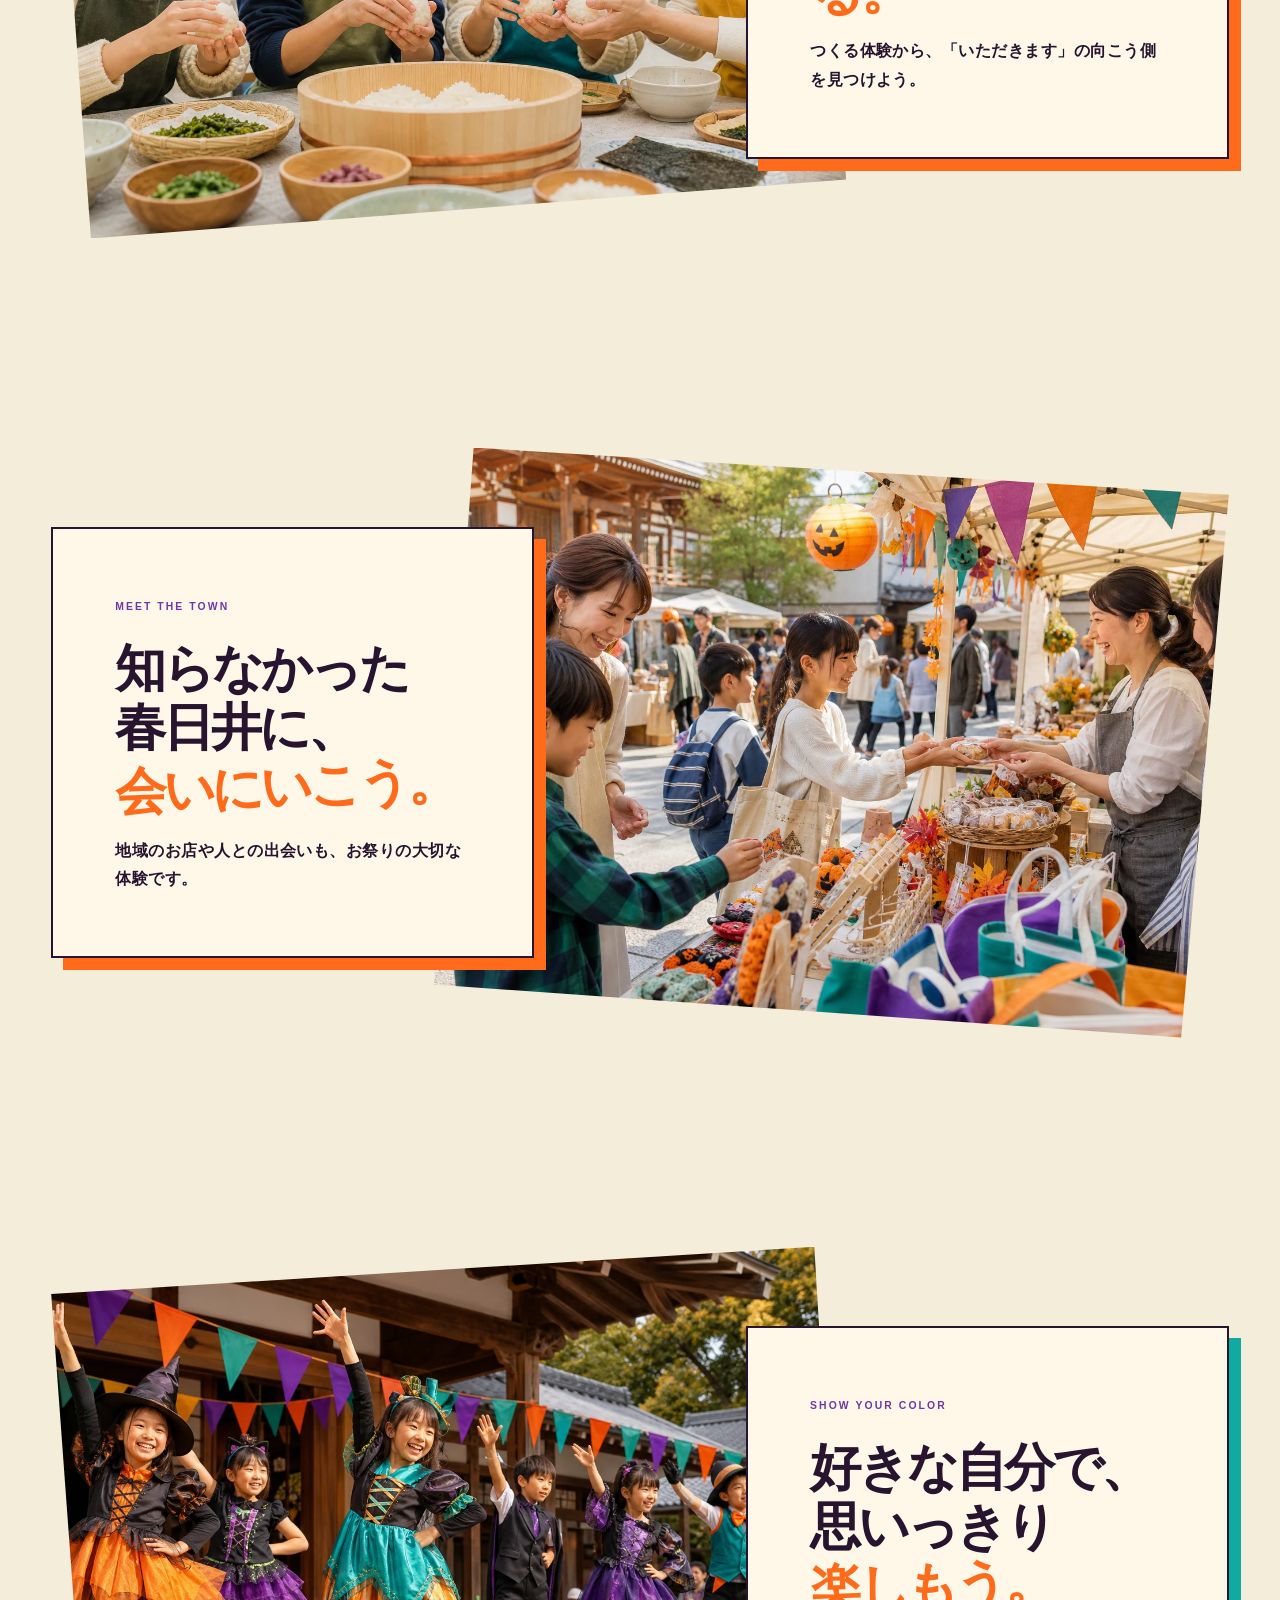
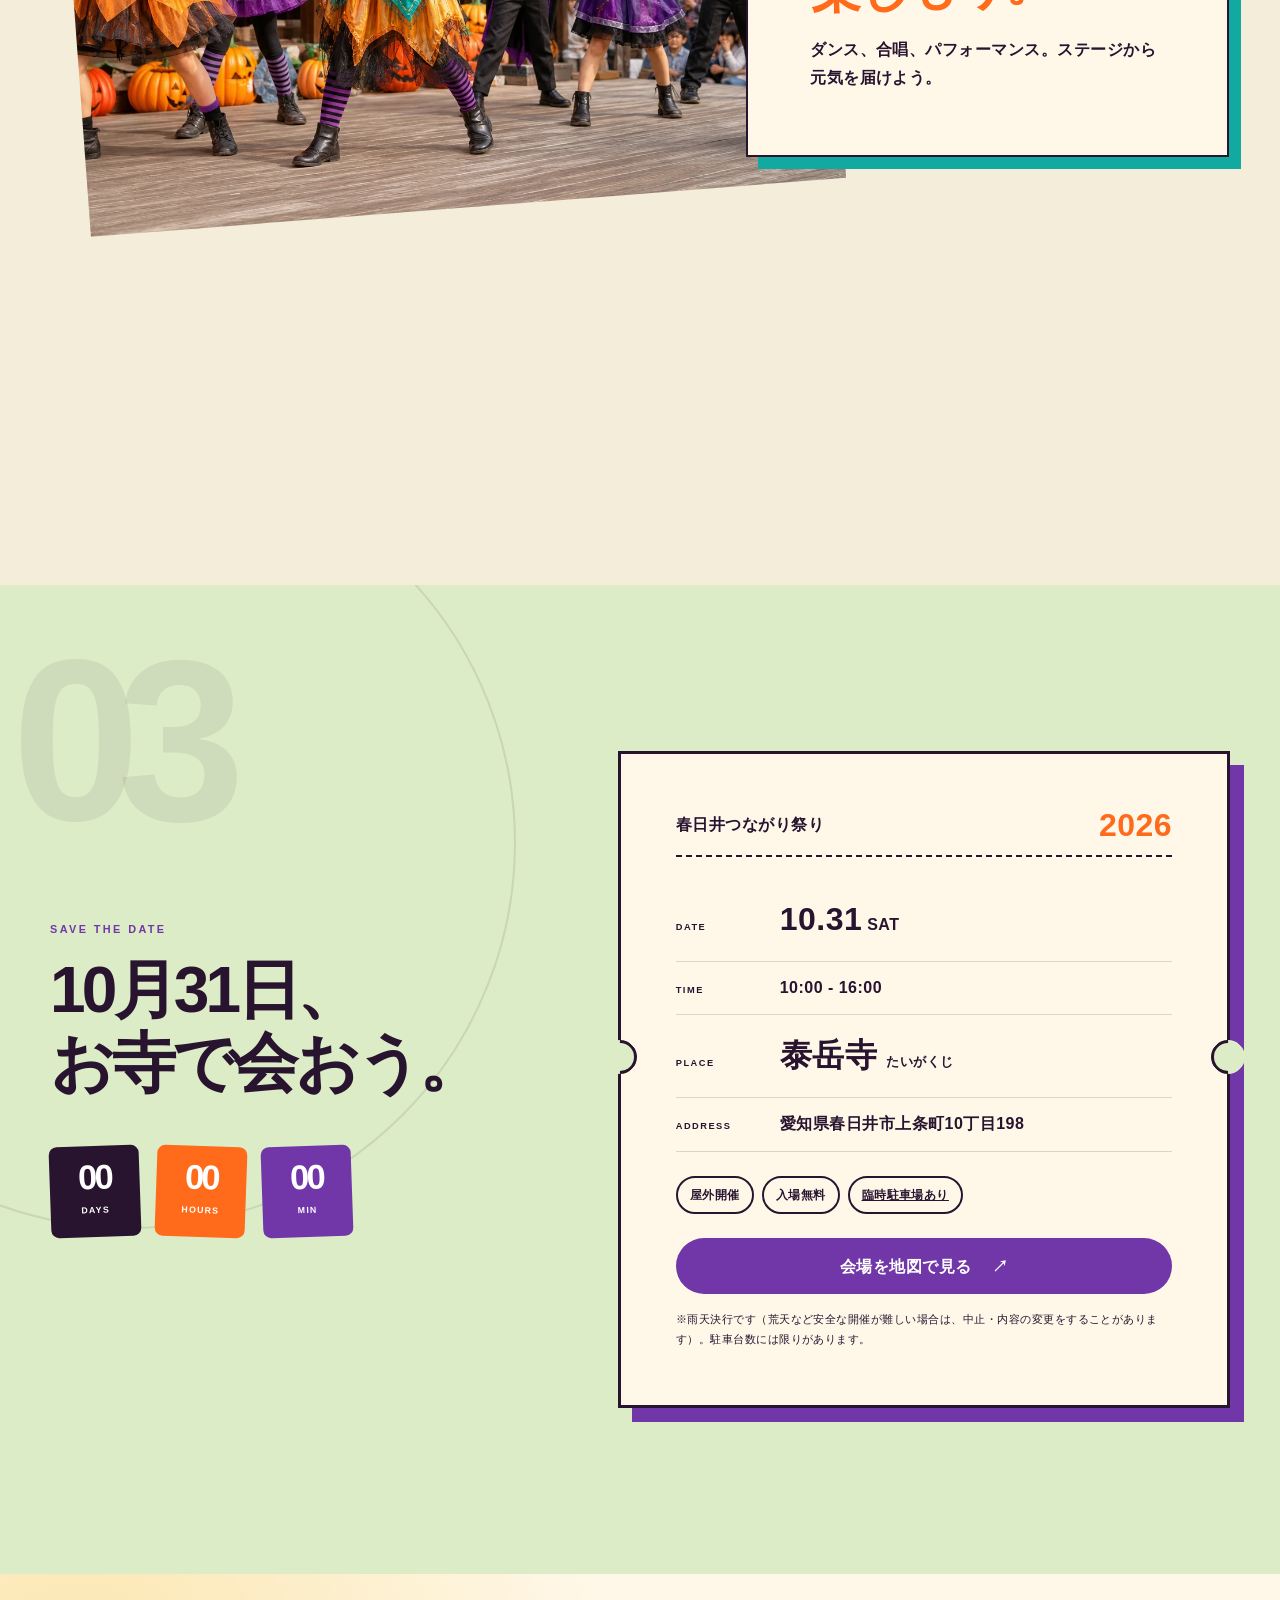
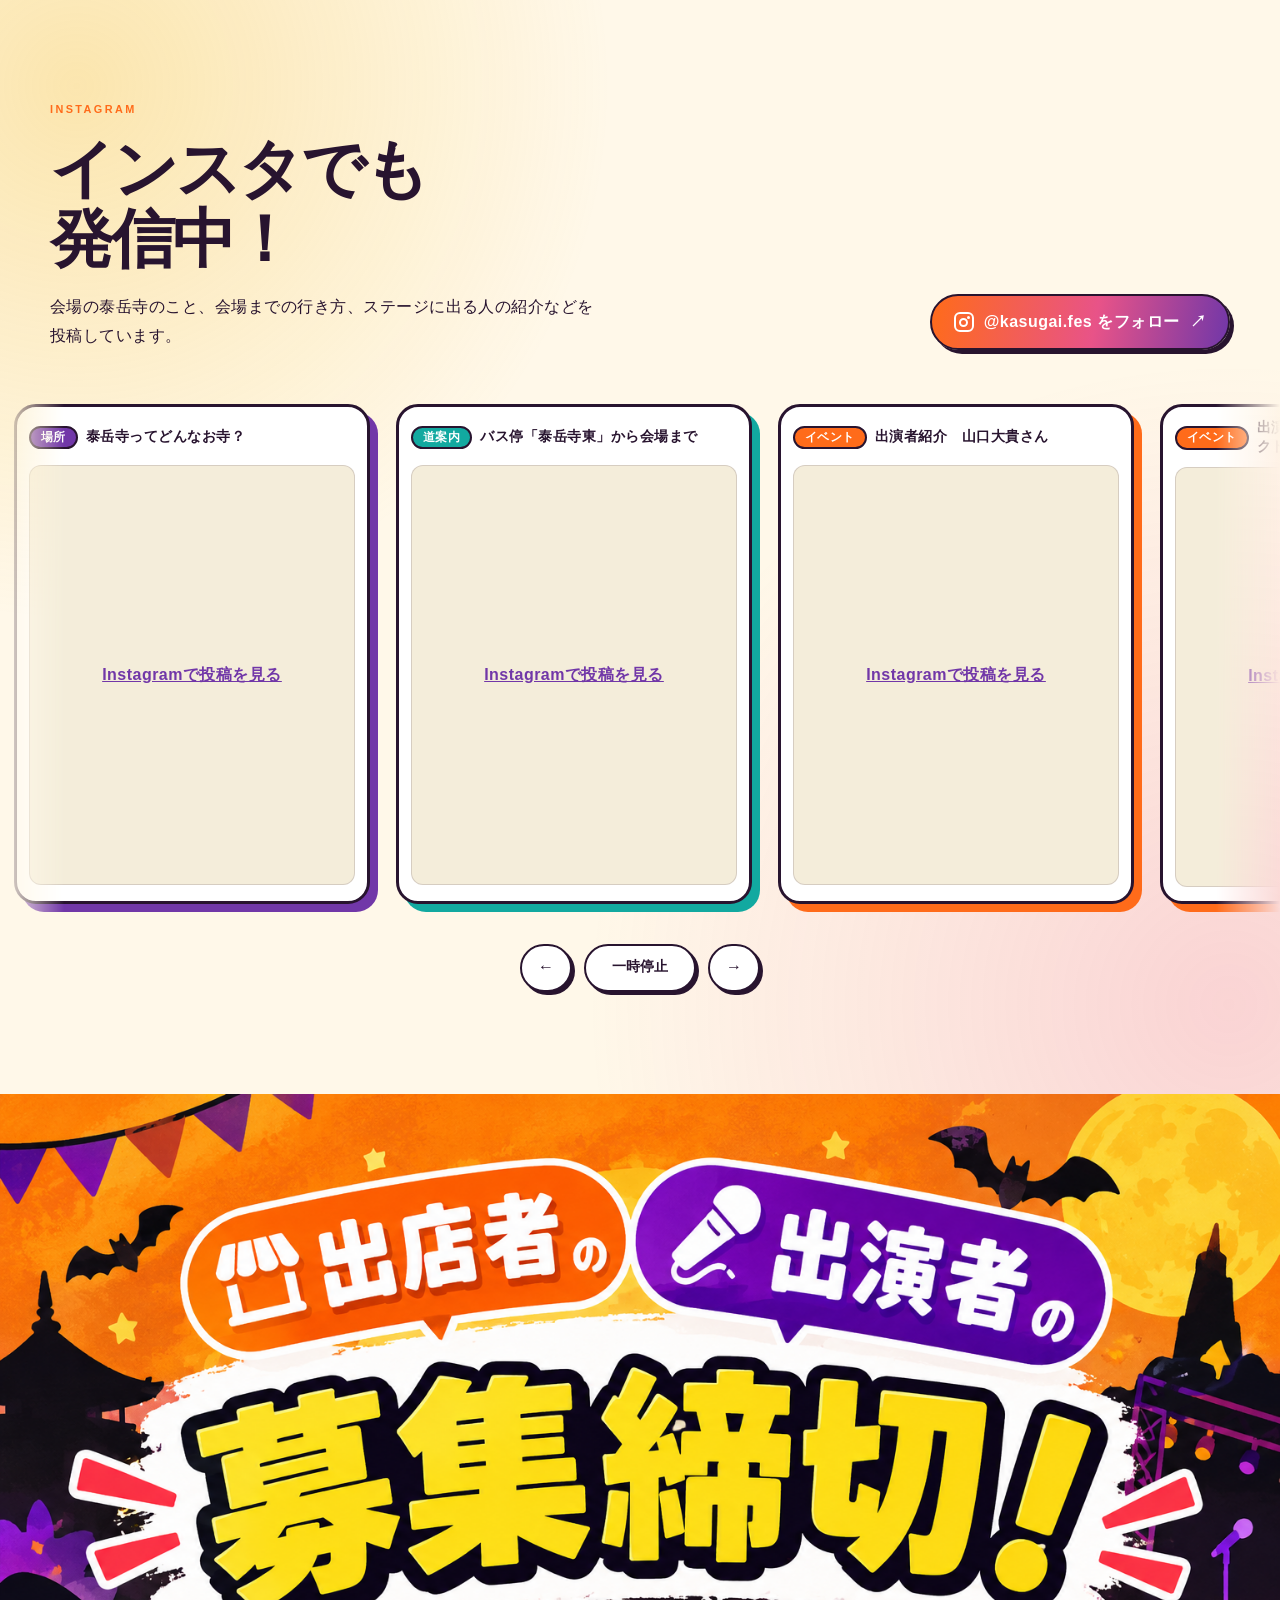
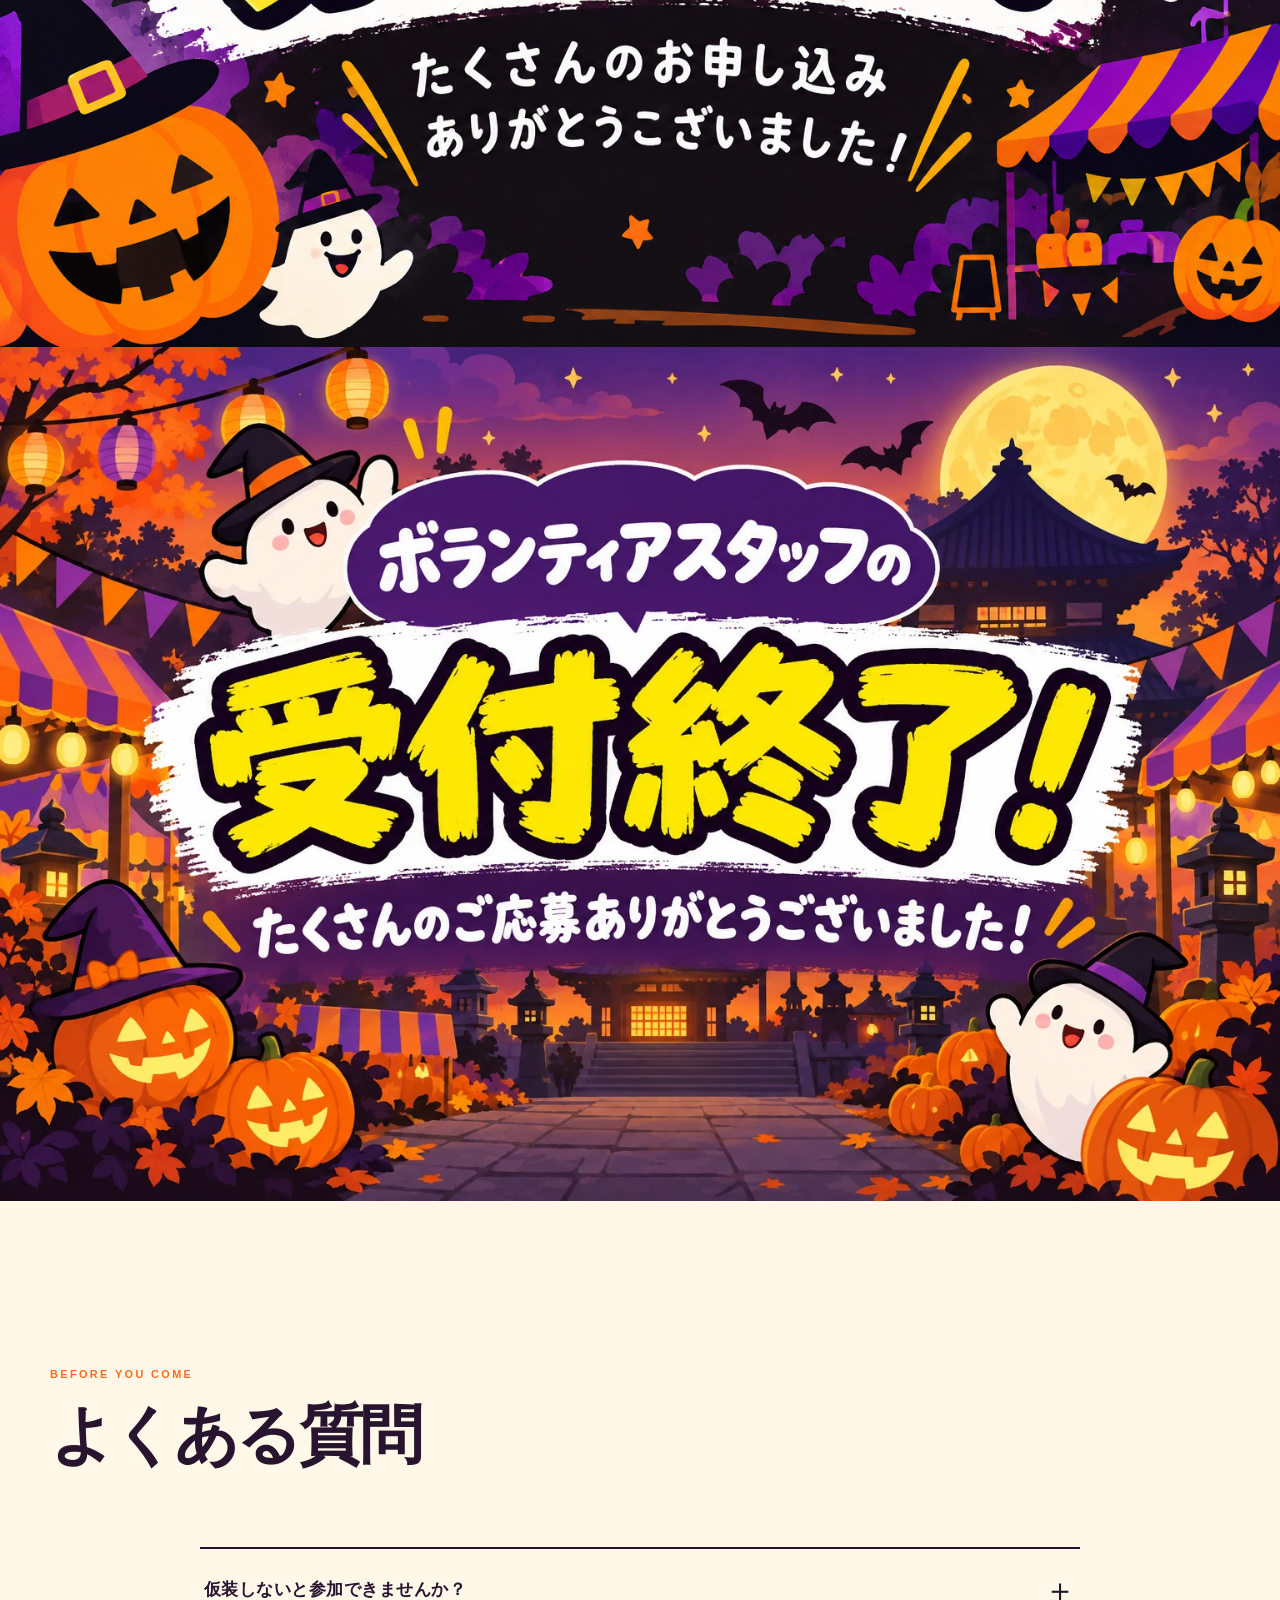
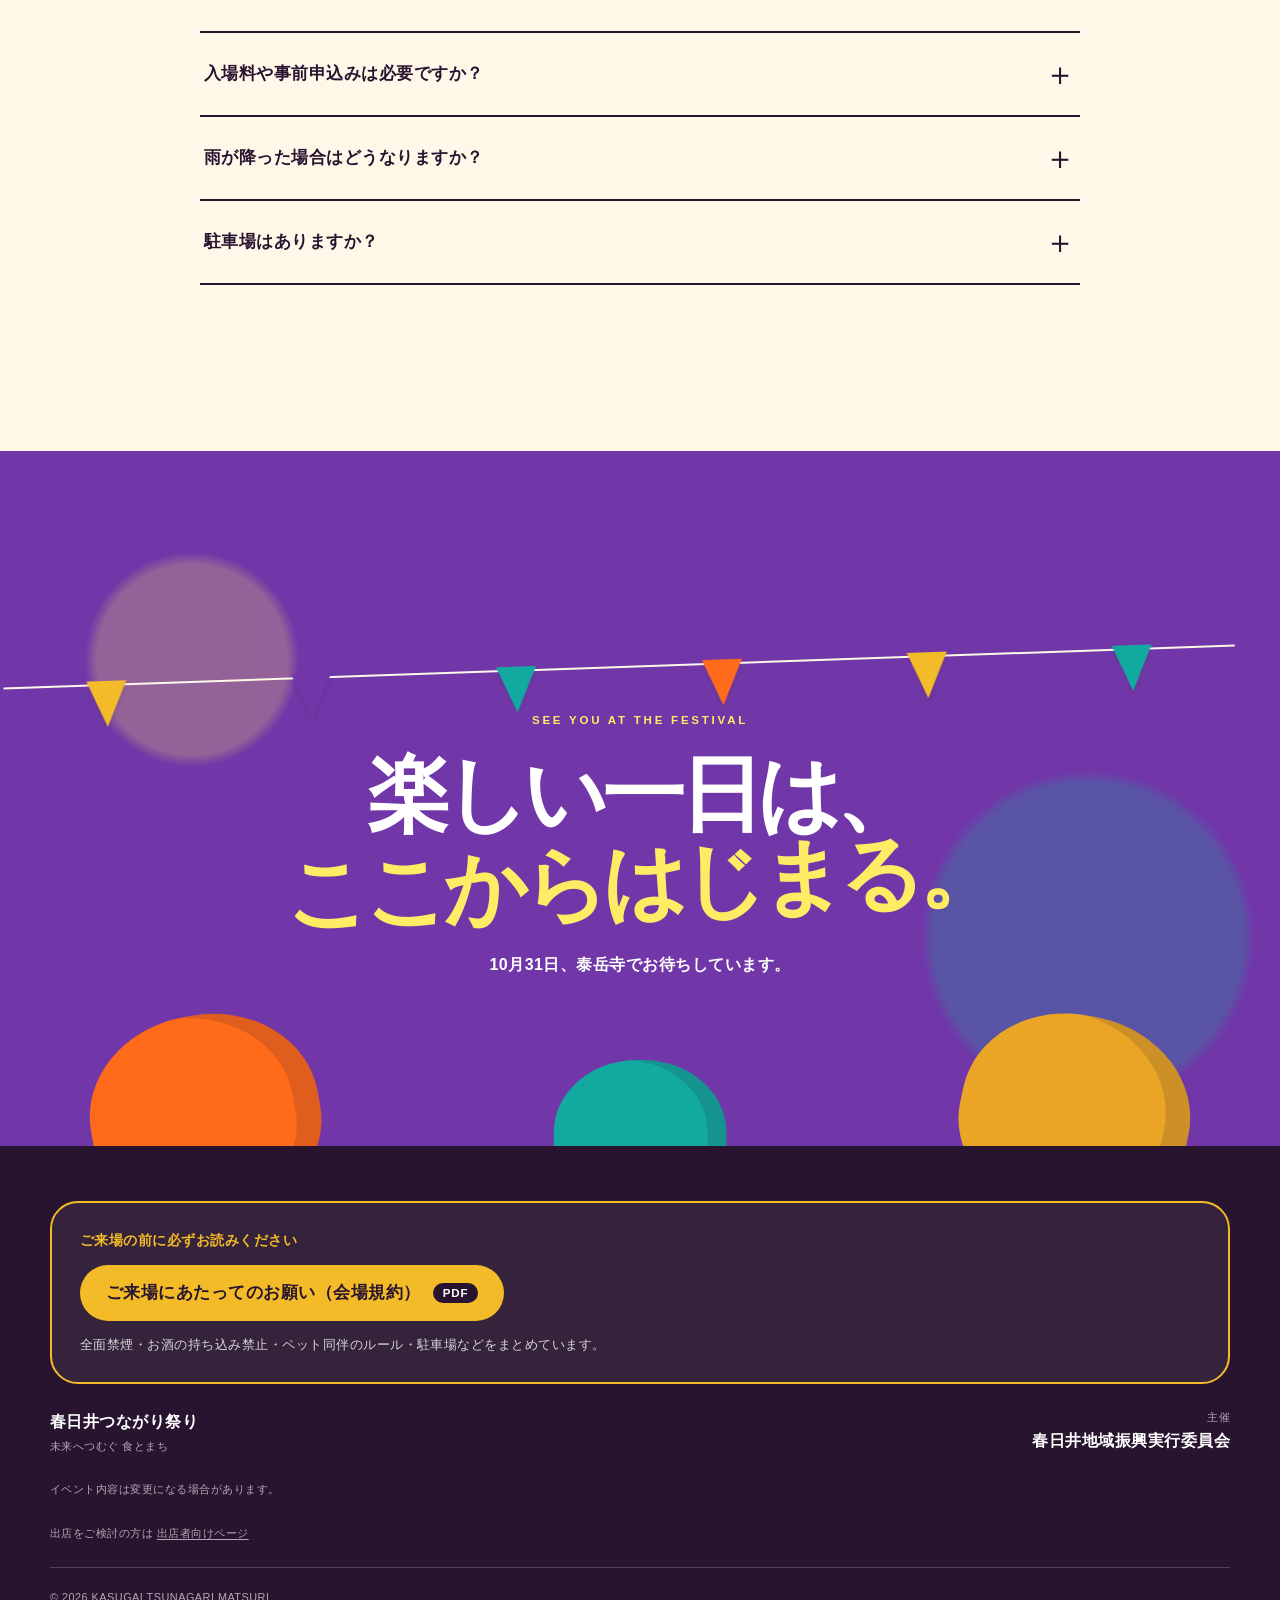
==== commit 57046474: "来場者LP: 第3駐車場に田中葬具本店 上条斎場を追加、王子製紙を第4駐車場に - 駐車場のご案内：③田中葬具本店 上条斎場（約20台・白線内のお好きなところに）を追加し、王子製紙を④に - 案内図（" ====
--- a/index.html
+++ b/index.html
@@ -14,7 +14,7 @@
     content="https://guts-web.github.io/kasugai-tsunagari-halloween/assets/images/hero-festival.png">
   <meta name="twitter:card" content="summary_large_image">
   <title>春日井つながり祭り｜楽しく おいしく 学べる ハロウィーン</title>
-  <link rel="stylesheet" href="styles.css?v=20261028e">
+  <link rel="stylesheet" href="styles.css?v=20261030">
   <meta name="google-site-verification" content="yEESfwl0iUHl4pGOeR_BAQrC1uNWLb2QLtQHwEUidFo" />
 </head>
 
@@ -55,7 +55,7 @@
       <span class="parking-alert__body">
         <span class="parking-alert__tag">PARKING</span>
         <strong>お車の方は臨時駐車場へ</strong>
-        <span>第1 日医工 愛知工場／第2 サムス 春日井工場／第3 王子製紙<br>自転車は入口近くの駐輪場へ（ガードマンにご確認ください）</span>
+        <span>第1 日医工 愛知工場／第2 サムス 春日井工場／第3 田中葬具本店 上条斎場／第4 王子製紙<br>自転車は入口近くの駐輪場へ（ガードマンにご確認ください）</span>
       </span>
       <span class="parking-alert__more">場所・時間を見る<i aria-hidden="true">↓</i></span>
     </a>
@@ -119,13 +119,13 @@
           <div>
             <p class="section-label">PARKING</p>
             <h2 id="parking-title">駐車場の<br>ご案内</h2>
-            <p class="parking__lead">お車でお越しの方は、近くの企業さまにお借りしている臨時駐車場（①〜③）をご利用ください。台数に限りがありますので、乗り合わせや公共交通機関のご利用にご協力ください。</p>
-            <a class="parking__pdf" href="assets/docs/kasugai-tsunagari-2026-visitor-parking.pdf?v=20261028" target="_blank" rel="noopener">駐車場案内図をPDFで見る<span aria-hidden="true">↗</span></a>
+            <p class="parking__lead">お車でお越しの方は、近くの企業さまにお借りしている臨時駐車場（①〜④）をご利用ください。台数に限りがありますので、乗り合わせや公共交通機関のご利用にご協力ください。</p>
+            <a class="parking__pdf" href="assets/docs/kasugai-tsunagari-2026-visitor-parking.pdf?v=20261030" target="_blank" rel="noopener">駐車場案内図をPDFで見る<span aria-hidden="true">↗</span></a>
           </div>
-          <a class="parking__map" href="assets/images/parking-map-overview.webp" target="_blank" rel="noopener">
+          <a class="parking__map" href="assets/images/parking-map-overview.webp?v=20261030" target="_blank" rel="noopener">
             <span class="parking__map-title">来場者駐車場 案内図</span>
-            <img src="assets/images/parking-map-overview.webp" width="1600" height="1959" loading="lazy" alt="来場者駐車場の案内図。①日医工 愛知工場、②サムス 春日井工場、③王子製紙の位置">
-            <span class="parking__map-note">①日医工・②サムス・③王子製紙（押すと大きく表示）</span>
+            <img src="assets/images/parking-map-overview.webp?v=20261030" width="1600" height="1955" loading="lazy" alt="来場者駐車場の案内図。①日医工 愛知工場、②サムス 春日井工場、③田中葬具本店 上条斎場、④王子製紙の位置">
+            <span class="parking__map-note">①日医工・②サムス・③田中葬具・④王子製紙（押すと大きく表示）</span>
           </a>
         </div>
         <div class="parking-grid">
@@ -161,6 +161,21 @@
           </article>
           <article class="parking-card">
             <p class="parking-card__no"><span class="parking-card__num">3</span>第3駐車場（③）</p>
+            <h3>田中葬具本店 上条斎場</h3>
+            <dl>
+              <div><dt>台数</dt><dd>約20台（葬儀がない日は約35台）</dd></div>
+              <div><dt>利用時間</dt><dd>9:30〜16:30</dd></div>
+              <div><dt>住所</dt><dd>春日井市上条町8丁目2680-1</dd></div>
+              <div><dt>注意</dt><dd>白線内のお好きなところに駐車してください</dd></div>
+            </dl>
+            <a class="parking-card__plan" href="assets/images/parking-map-tanaka.webp" target="_blank" rel="noopener">
+              <img src="assets/images/parking-map-tanaka.webp" width="1640" height="1120" loading="lazy" alt="第3駐車場（田中葬具本店 上条斎場）の簡易配置図。来場者用の駐車スペースは約20台、出入口は春日井一宮線沿い">
+              <span>配置図（押すと大きく表示）</span>
+            </a>
+            <a class="parking-card__map" href="https://www.google.com/maps/search/?api=1&amp;query=%E7%94%B0%E4%B8%AD%E8%91%AC%E5%85%B7%E6%9C%AC%E5%BA%97%20%E4%B8%8A%E6%9D%A1%E6%96%8E%E5%A0%B4" target="_blank" rel="noopener noreferrer">Googleマップで開く <span aria-hidden="true">↗</span></a>
+          </article>
+          <article class="parking-card">
+            <p class="parking-card__no"><span class="parking-card__num">4</span>第4駐車場（④）</p>
             <h3>王子製紙<small>バラ園臨時駐車場・王子クラブ</small></h3>
             <dl>
               <div><dt>台数</dt><dd>42台（バラ園臨時駐車場30台・王子クラブ12台）</dd></div>
@@ -177,8 +192,8 @@
         </div>
 
         <ul class="parking__notes">
-          <li>第1・第2駐車場が満車のときは、第3駐車場をご利用ください。駐車場では係員の案内に従ってください。</li>
-          <li>利用時間内に車をお出しください。第2・第3駐車場は16:30までです。</li>
+          <li>第1・第2駐車場が満車のときは、第3・第4駐車場をご利用ください。駐車場では係員の案内に従ってください。</li>
+          <li>利用時間内に車をお出しください。第2〜第4駐車場は16:30までです。</li>
           <li><strong>近隣のお店・住宅・道路への駐車、路上駐車はおやめください。</strong></li>
           <li>駐車場・駐輪場での事故・盗難・破損について、主催者は責任を負いかねます。貴重品は必ずお持ちください。</li>
         </ul>
@@ -424,7 +439,7 @@
         </details>
         <details class="reveal">
           <summary>駐車場はありますか？<span aria-hidden="true">＋</span></summary>
-          <p>近くの企業さまにお借りしている臨時駐車場（第1〜第3）をご利用ください。場所と利用時間は<a href="#parking">「駐車場のご案内」</a>をご覧ください。台数に限りがありますので、乗り合わせにご協力ください。自転車は入口近くの駐輪場をご利用ください（場所はガードマンにご確認ください）。</p>
+          <p>近くの企業さまにお借りしている臨時駐車場（第1〜第4）をご利用ください。場所と利用時間は<a href="#parking">「駐車場のご案内」</a>をご覧ください。台数に限りがありますので、乗り合わせにご協力ください。自転車は入口近くの駐輪場をご利用ください（場所はガードマンにご確認ください）。</p>
         </details>
       </div>
     </section>
@@ -442,7 +457,7 @@
   <footer>
     <div class="footer-rules">
       <p class="footer-rules__label">ご来場の前に必ずお読みください</p>
-      <a class="footer-rules__link" href="assets/docs/kasugai-tsunagari-2026-visitor-rules.pdf?v=20261028b" target="_blank" rel="noopener">ご来場にあたってのお願い（会場規約）<span>PDF</span></a>
+      <a class="footer-rules__link" href="assets/docs/kasugai-tsunagari-2026-visitor-rules.pdf?v=20261030" target="_blank" rel="noopener">ご来場にあたってのお願い（会場規約）<span>PDF</span></a>
       <p class="footer-rules__note">全面禁煙・お酒の持ち込み禁止・ペット同伴のルール・駐車場などをまとめています。</p>
     </div>
     <div><strong>春日井つながり祭り</strong><span>未来へつむぐ 食とまち</span></div>
--- a/styles.css
+++ b/styles.css
@@ -2370,7 +2370,7 @@
 
 .parking-grid {
   display: grid;
-  grid-template-columns: repeat(3, 1fr);
+  grid-template-columns: repeat(2, 1fr);
   gap: 22px;
   margin: clamp(36px, 5vw, 56px) 0 28px;
 }
@@ -2393,6 +2393,10 @@
 
 .parking-card:nth-child(3) {
   --accent: var(--teal);
+}
+
+.parking-card:nth-child(4) {
+  --accent: var(--pink);
 }
 
 .parking-card:hover {
@@ -2789,7 +2793,7 @@
 .parking-card__plan img {
   display: block;
   width: 100%;
-  height: 190px;
+  height: 240px;
   object-fit: contain;
   background: white;
 }
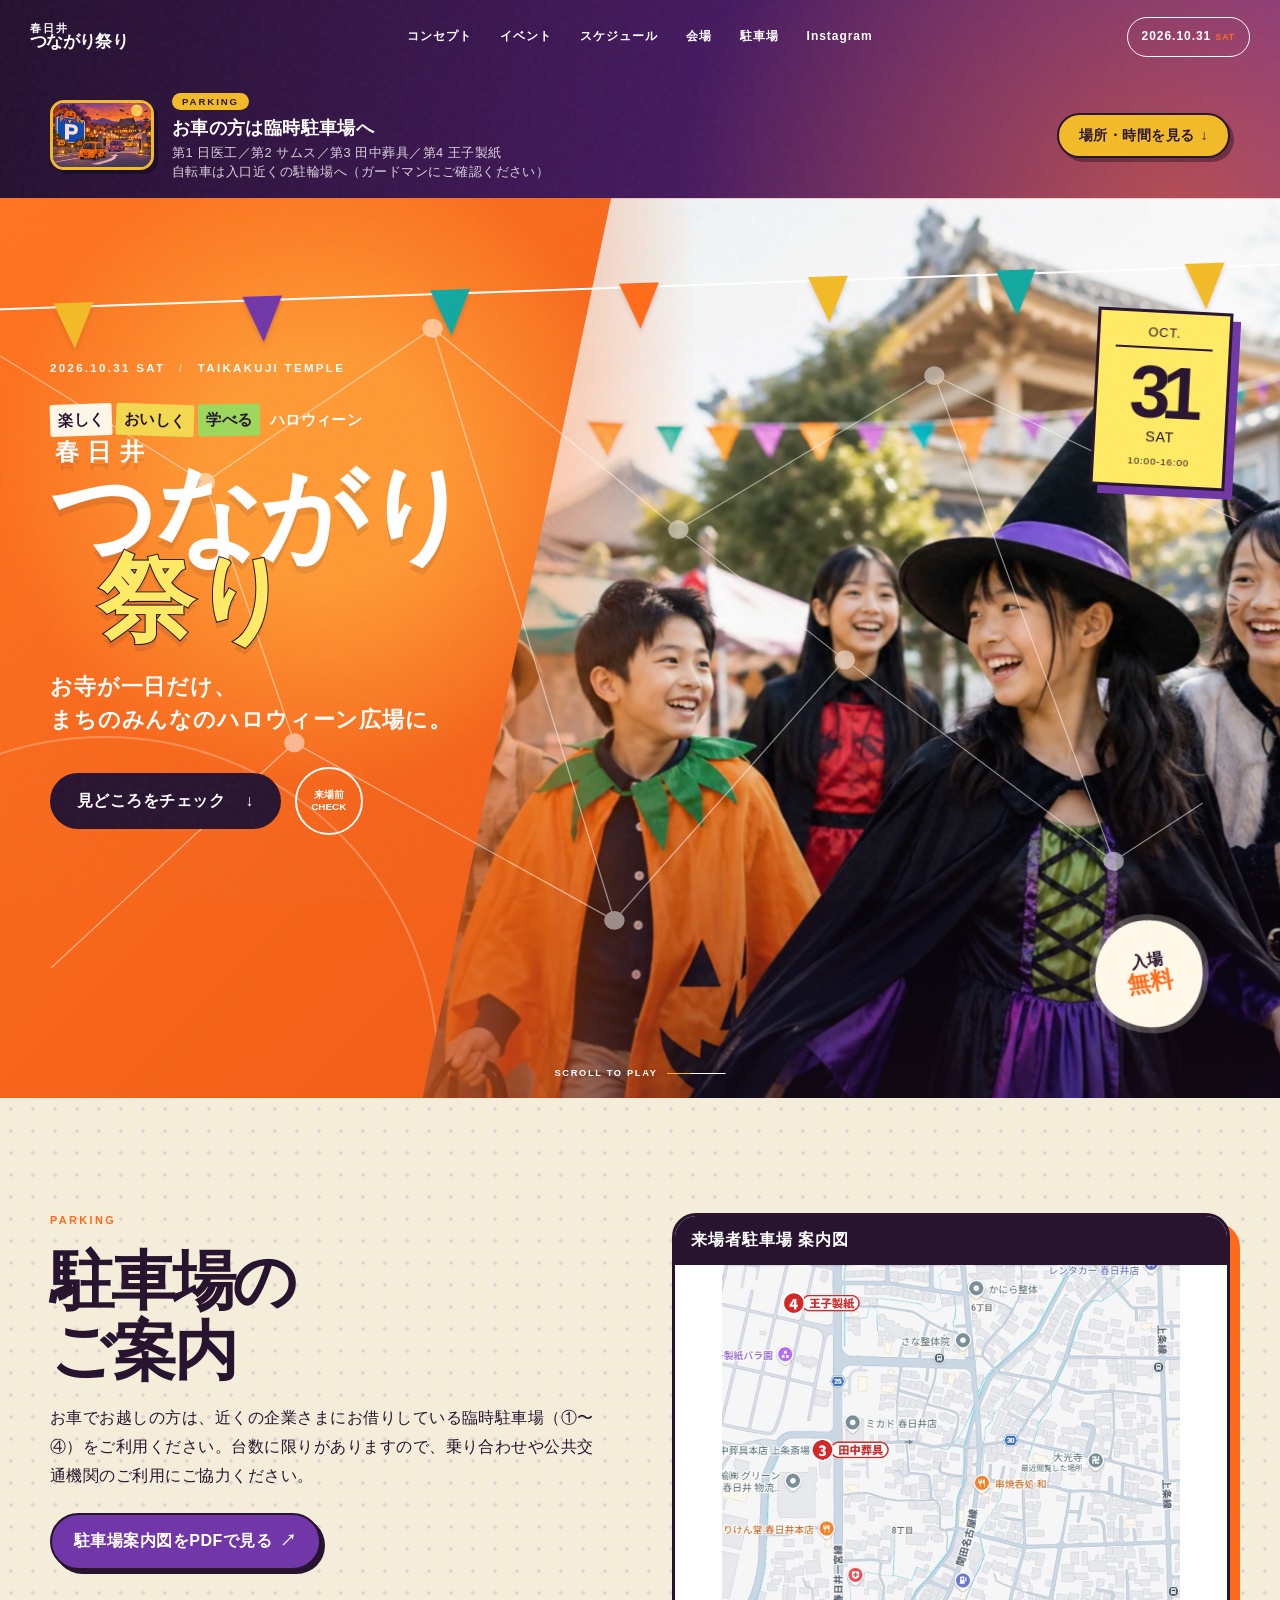
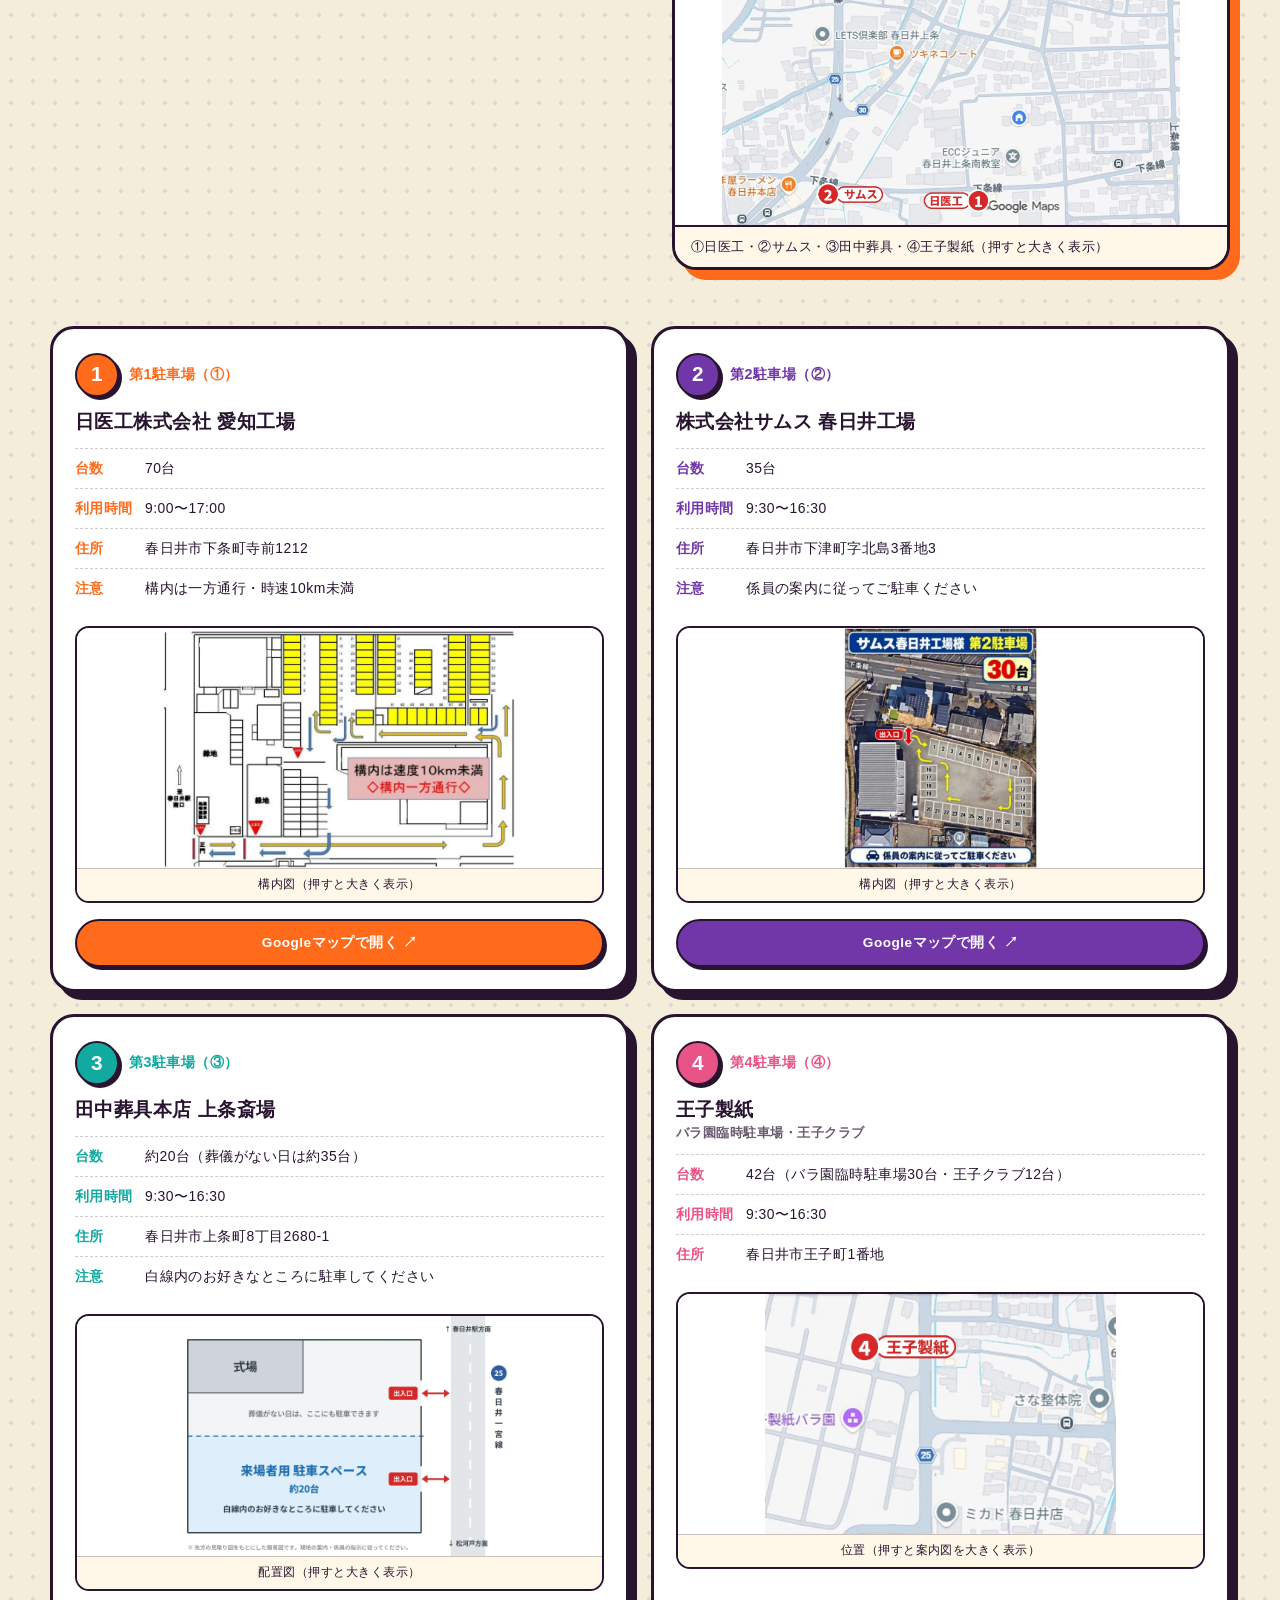
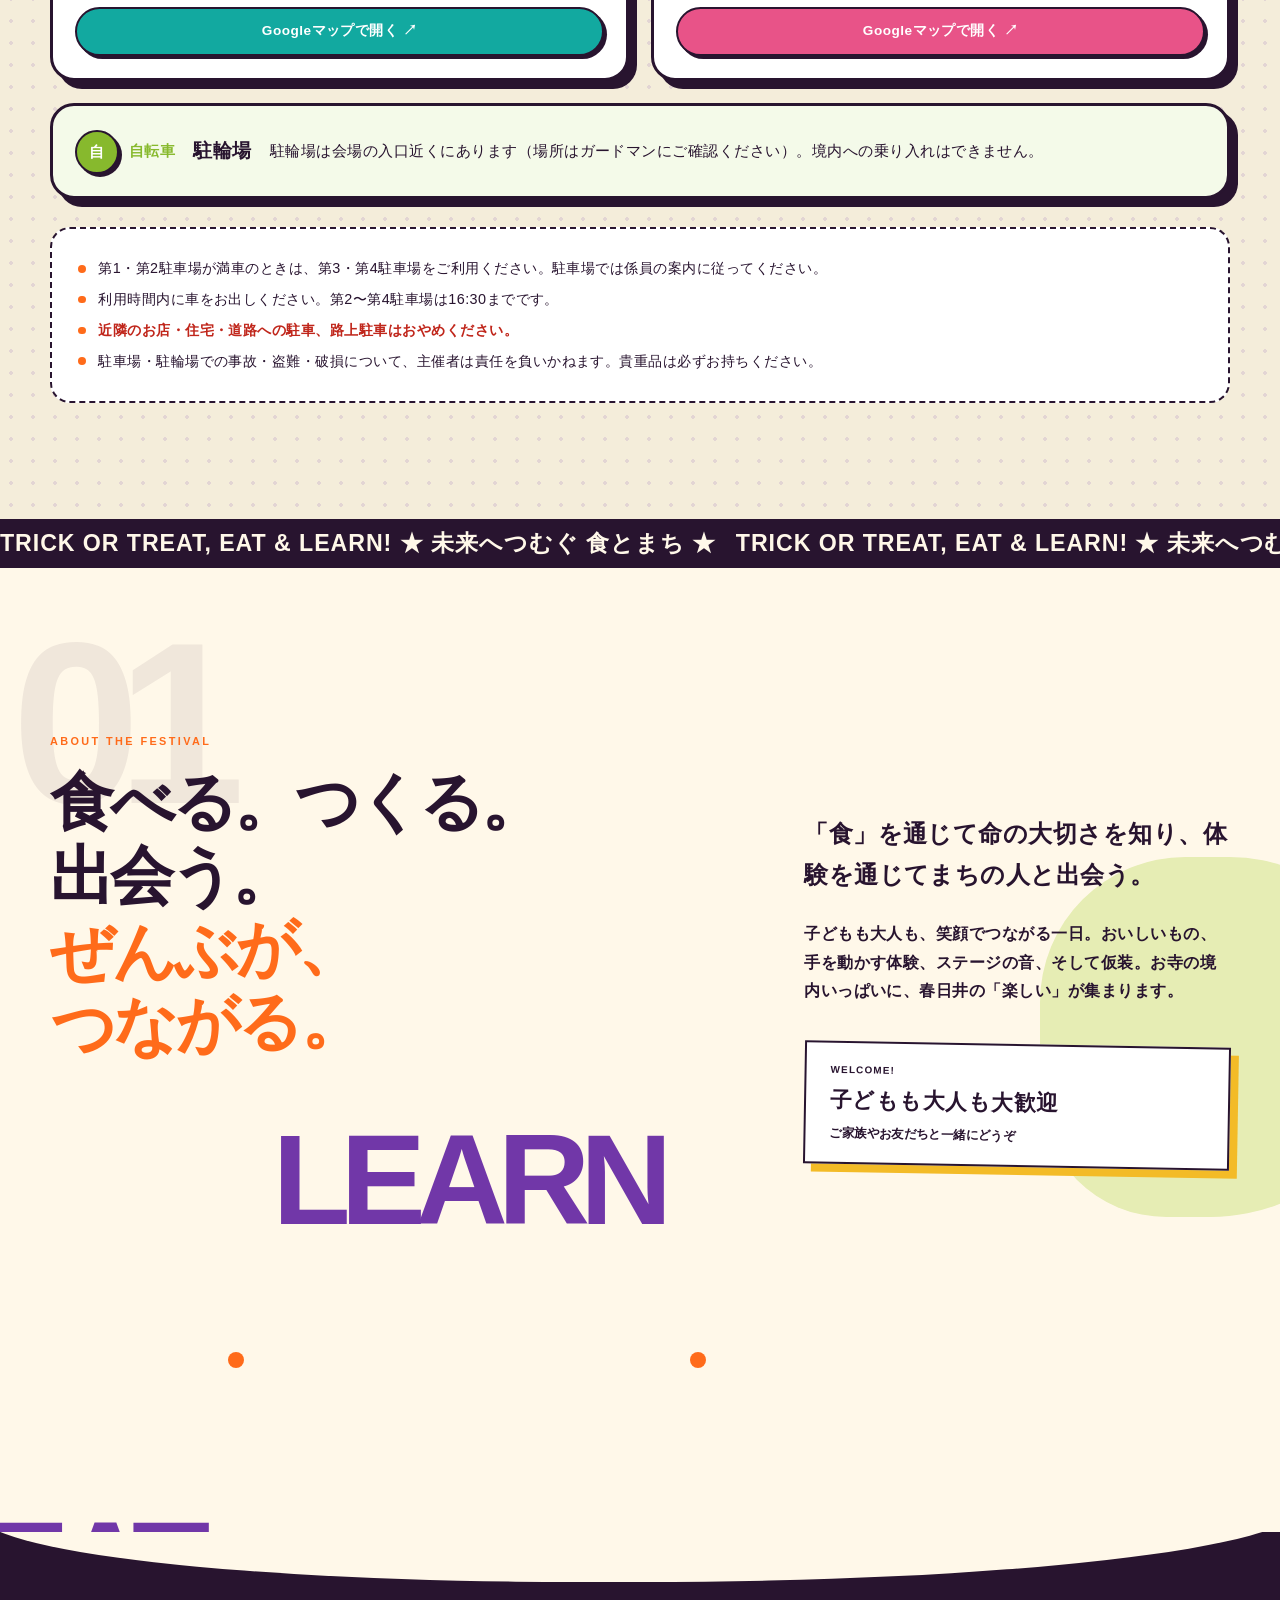
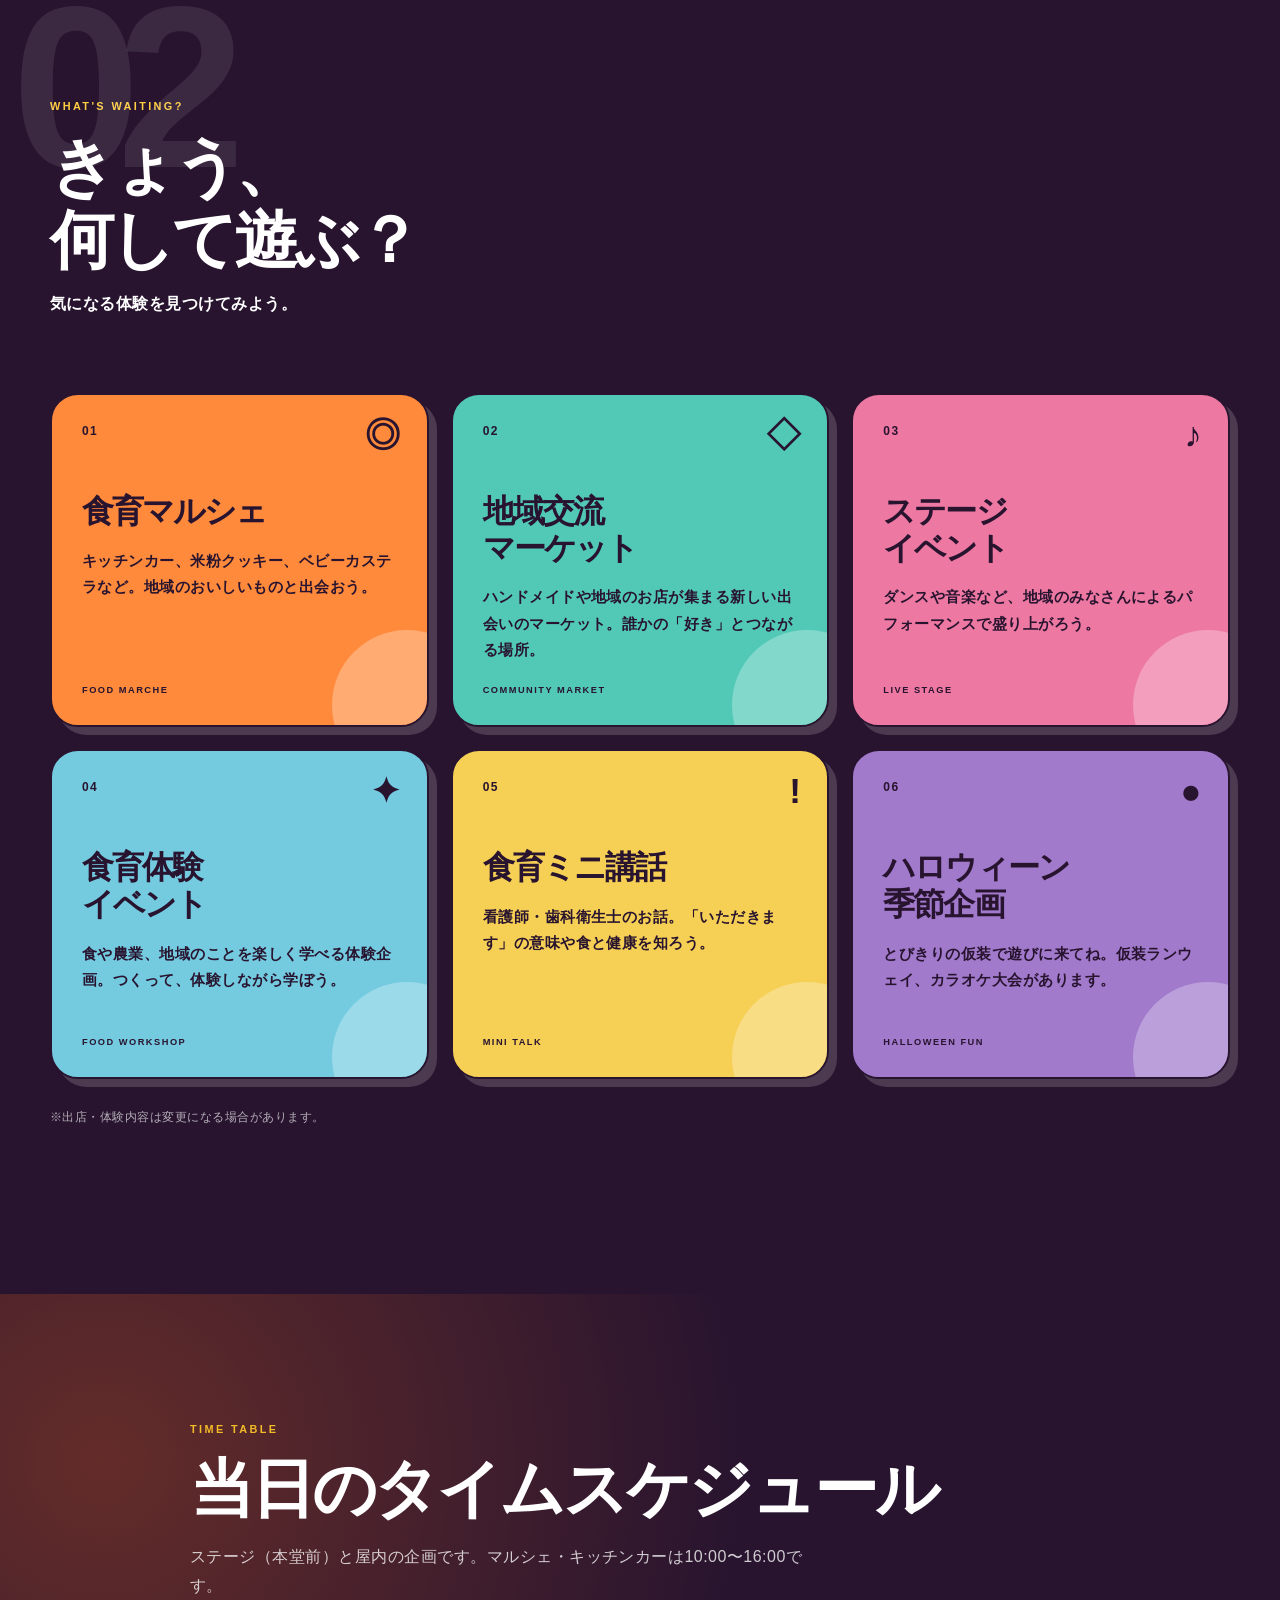
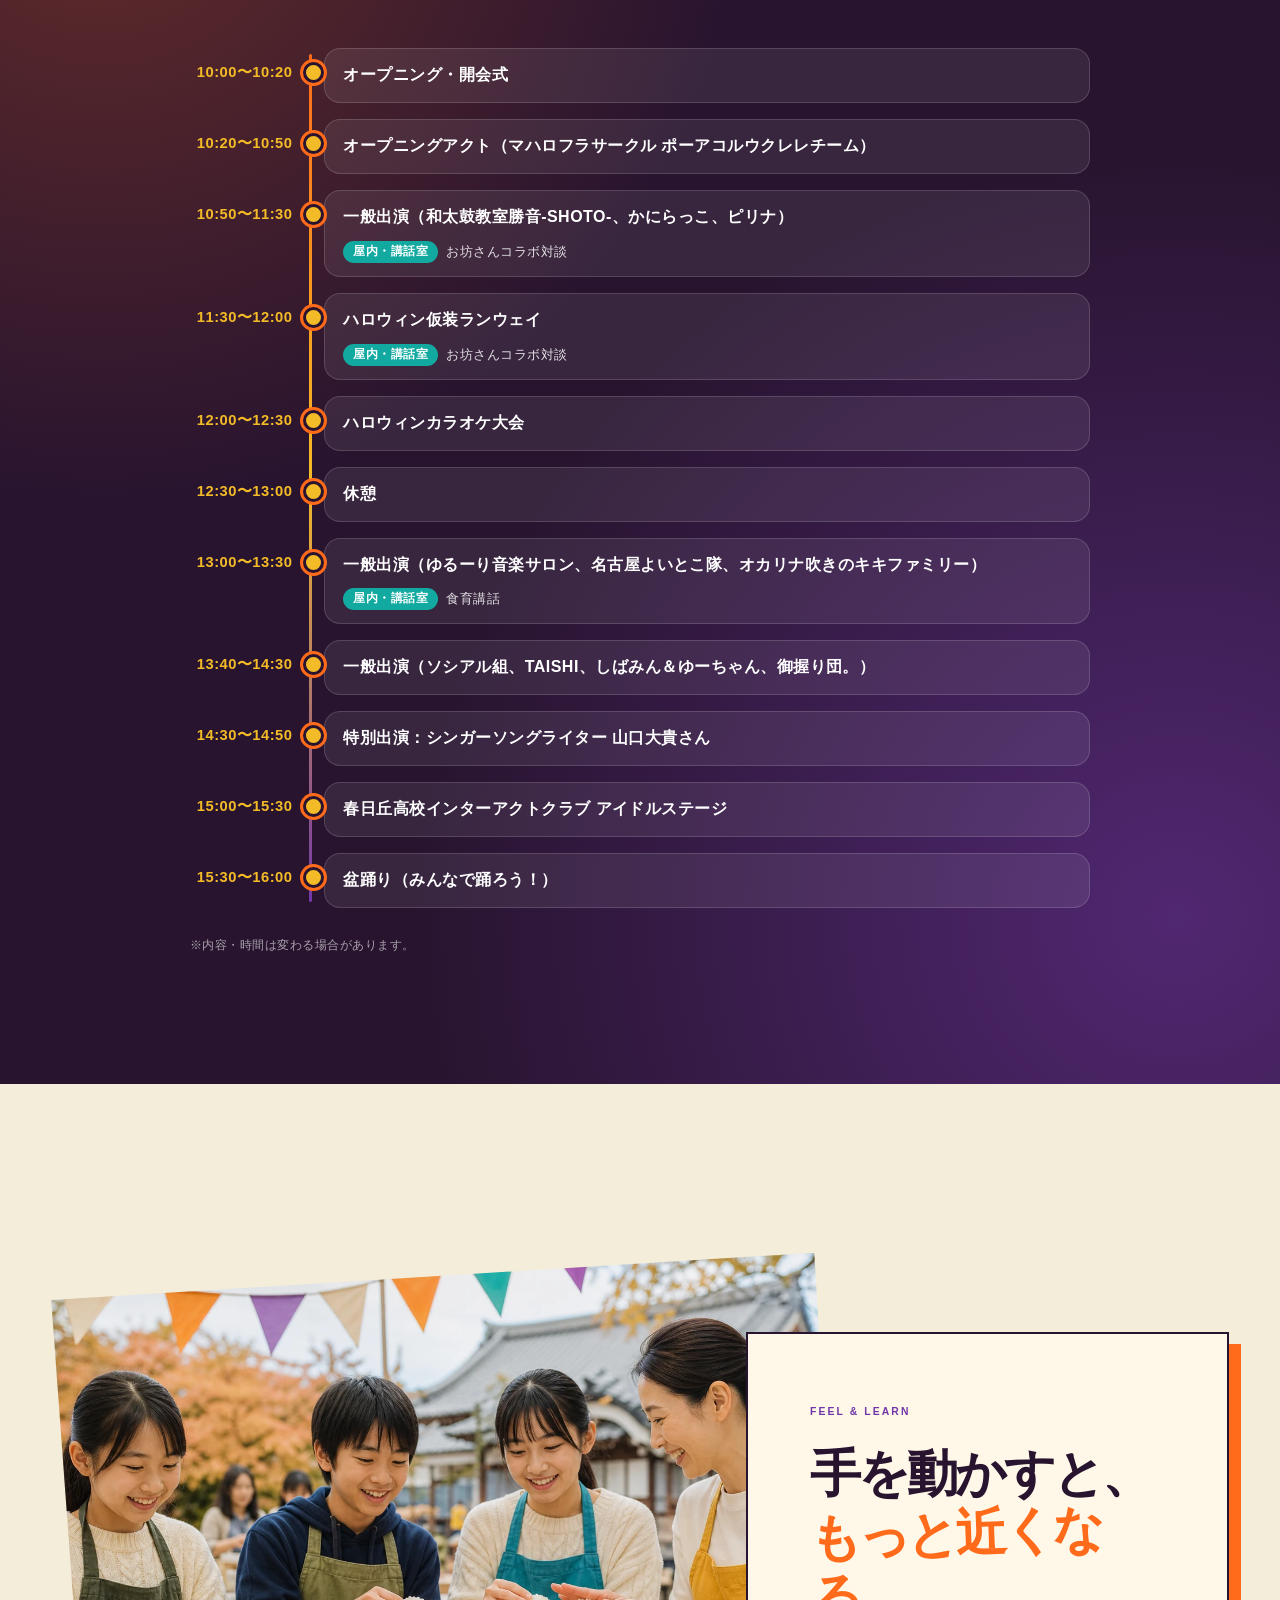
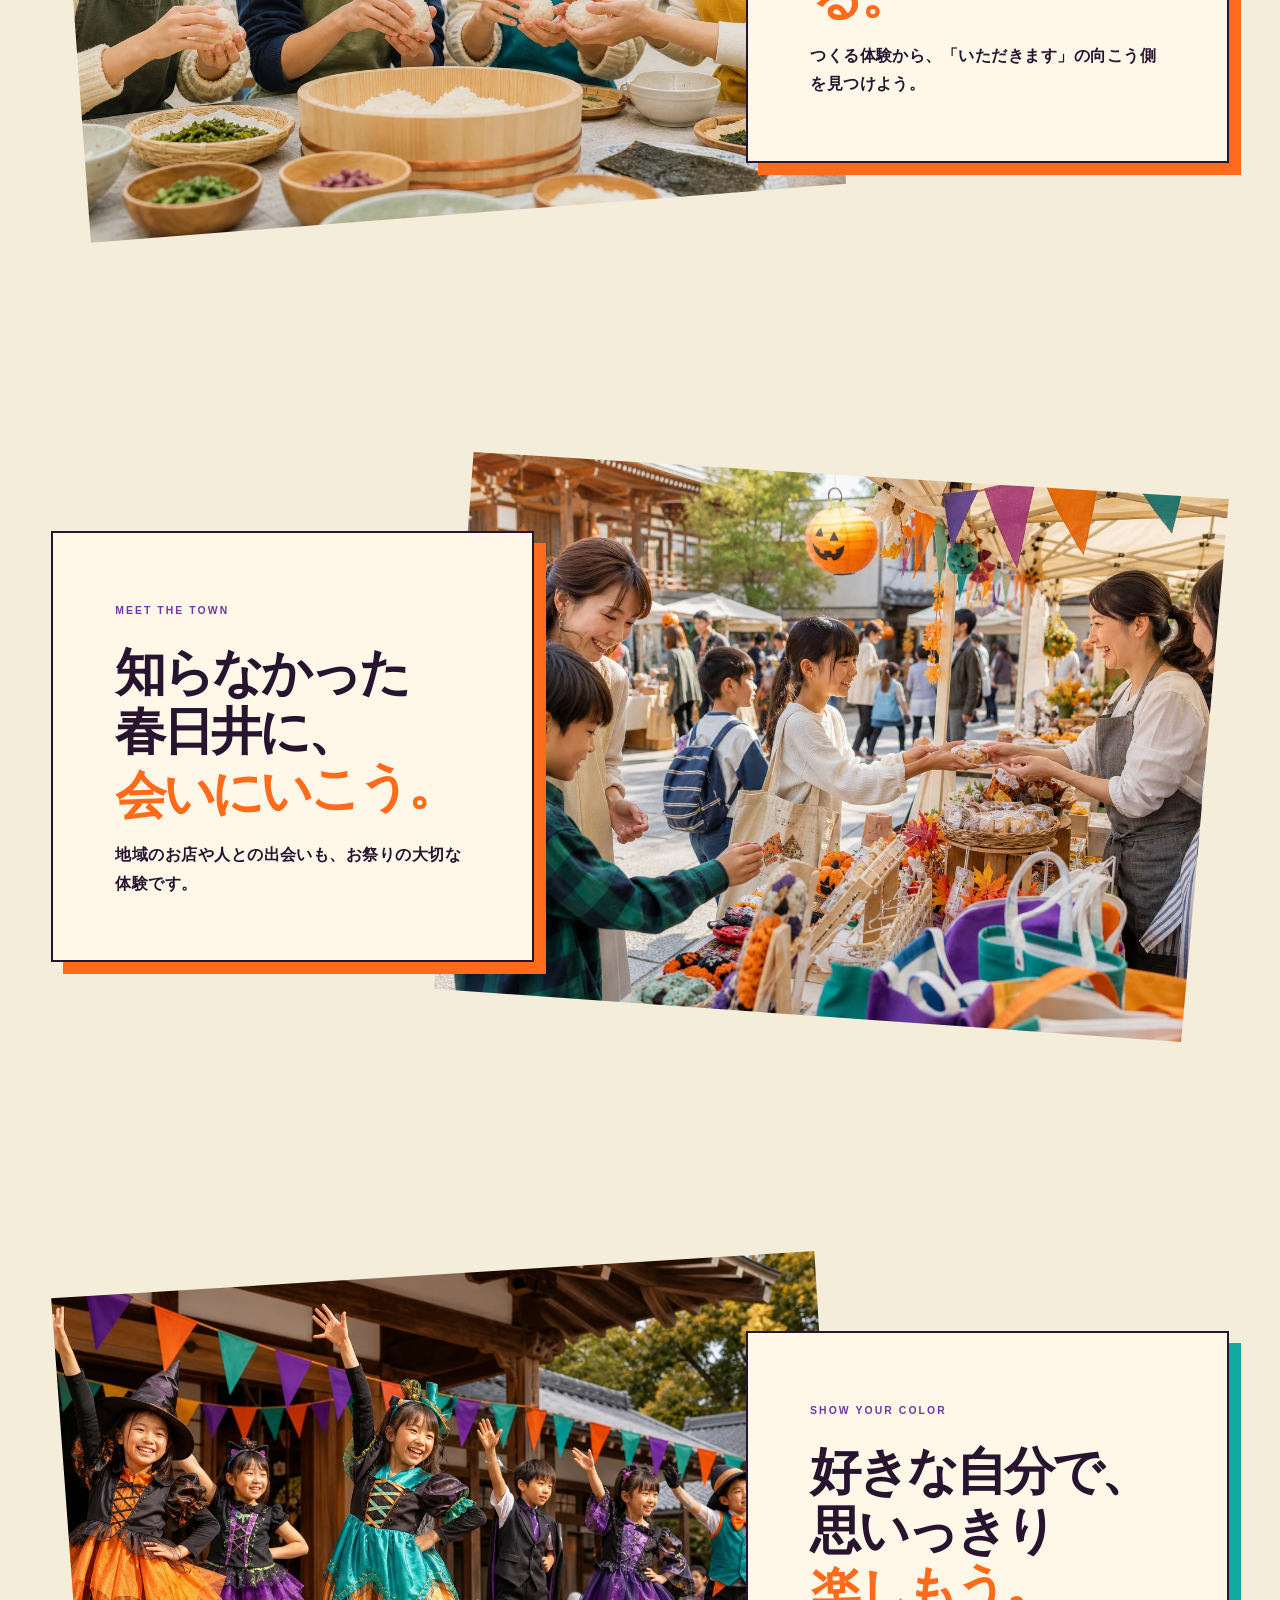
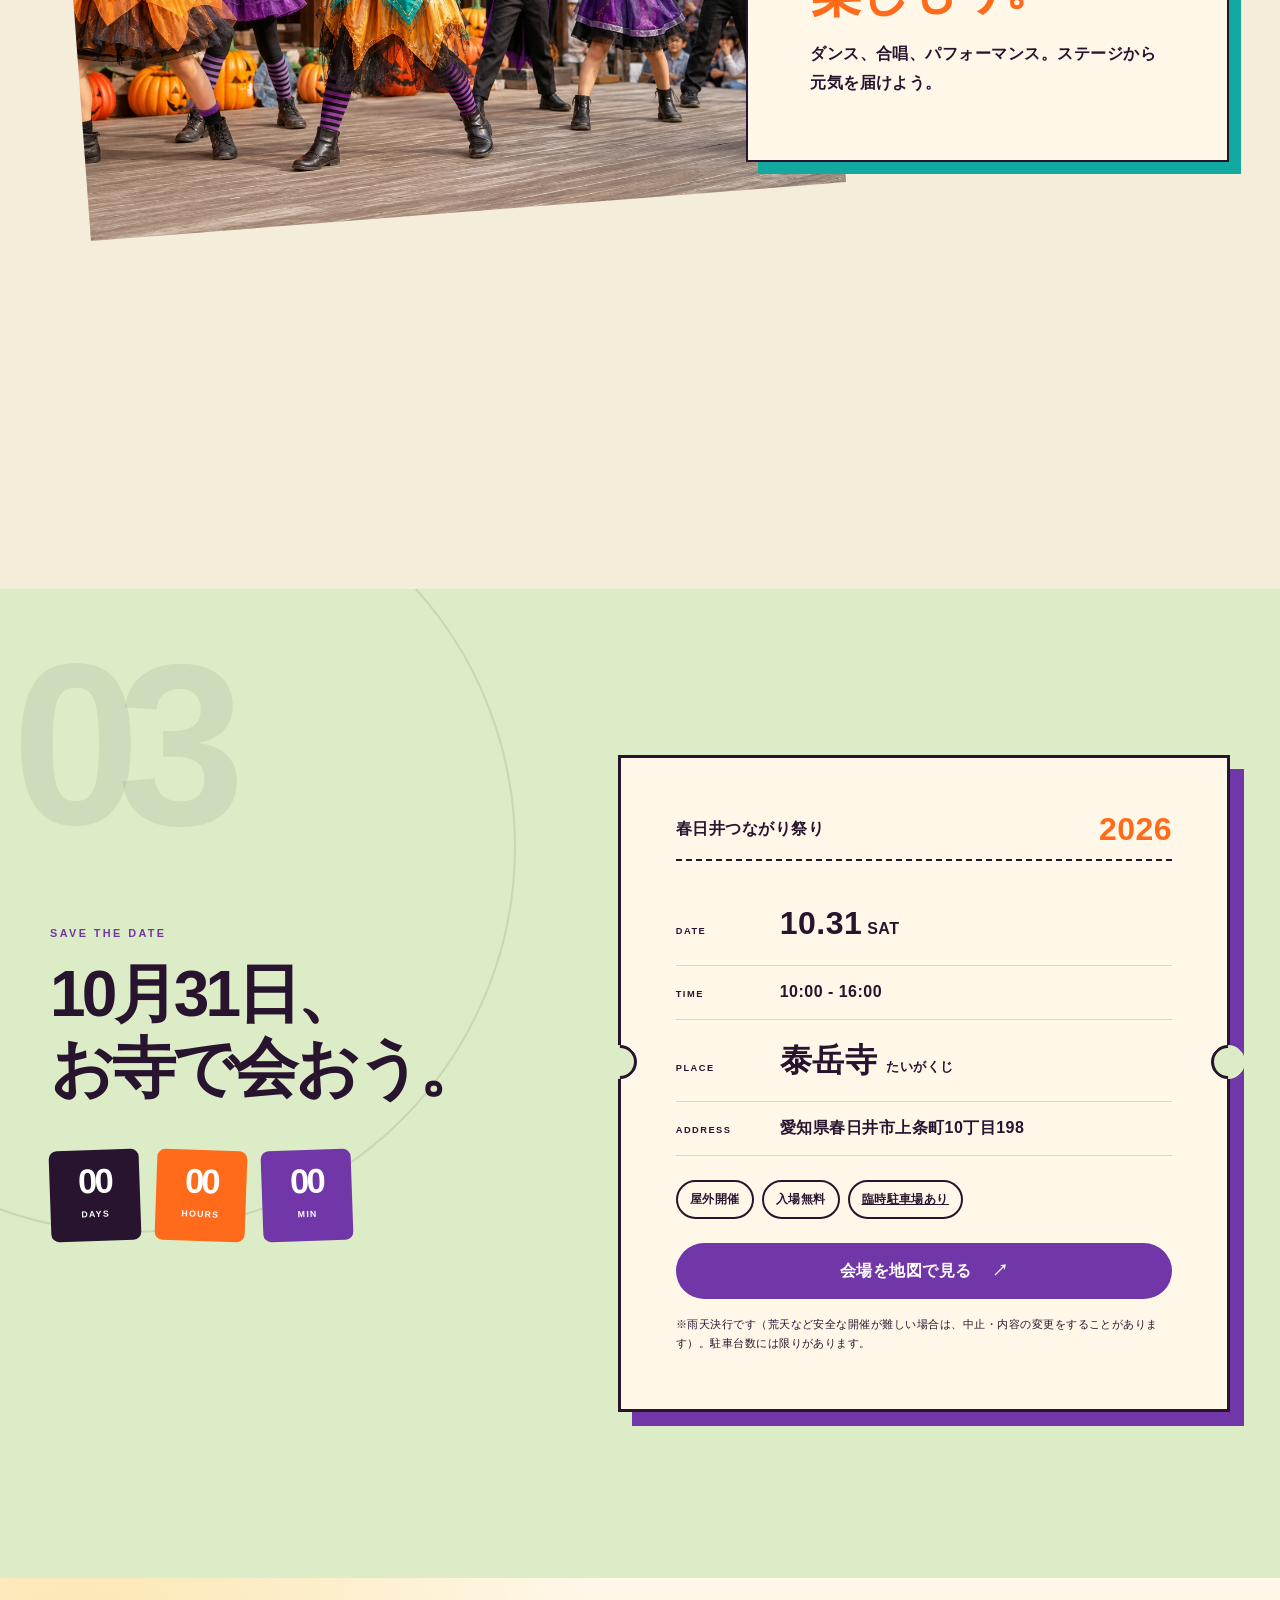
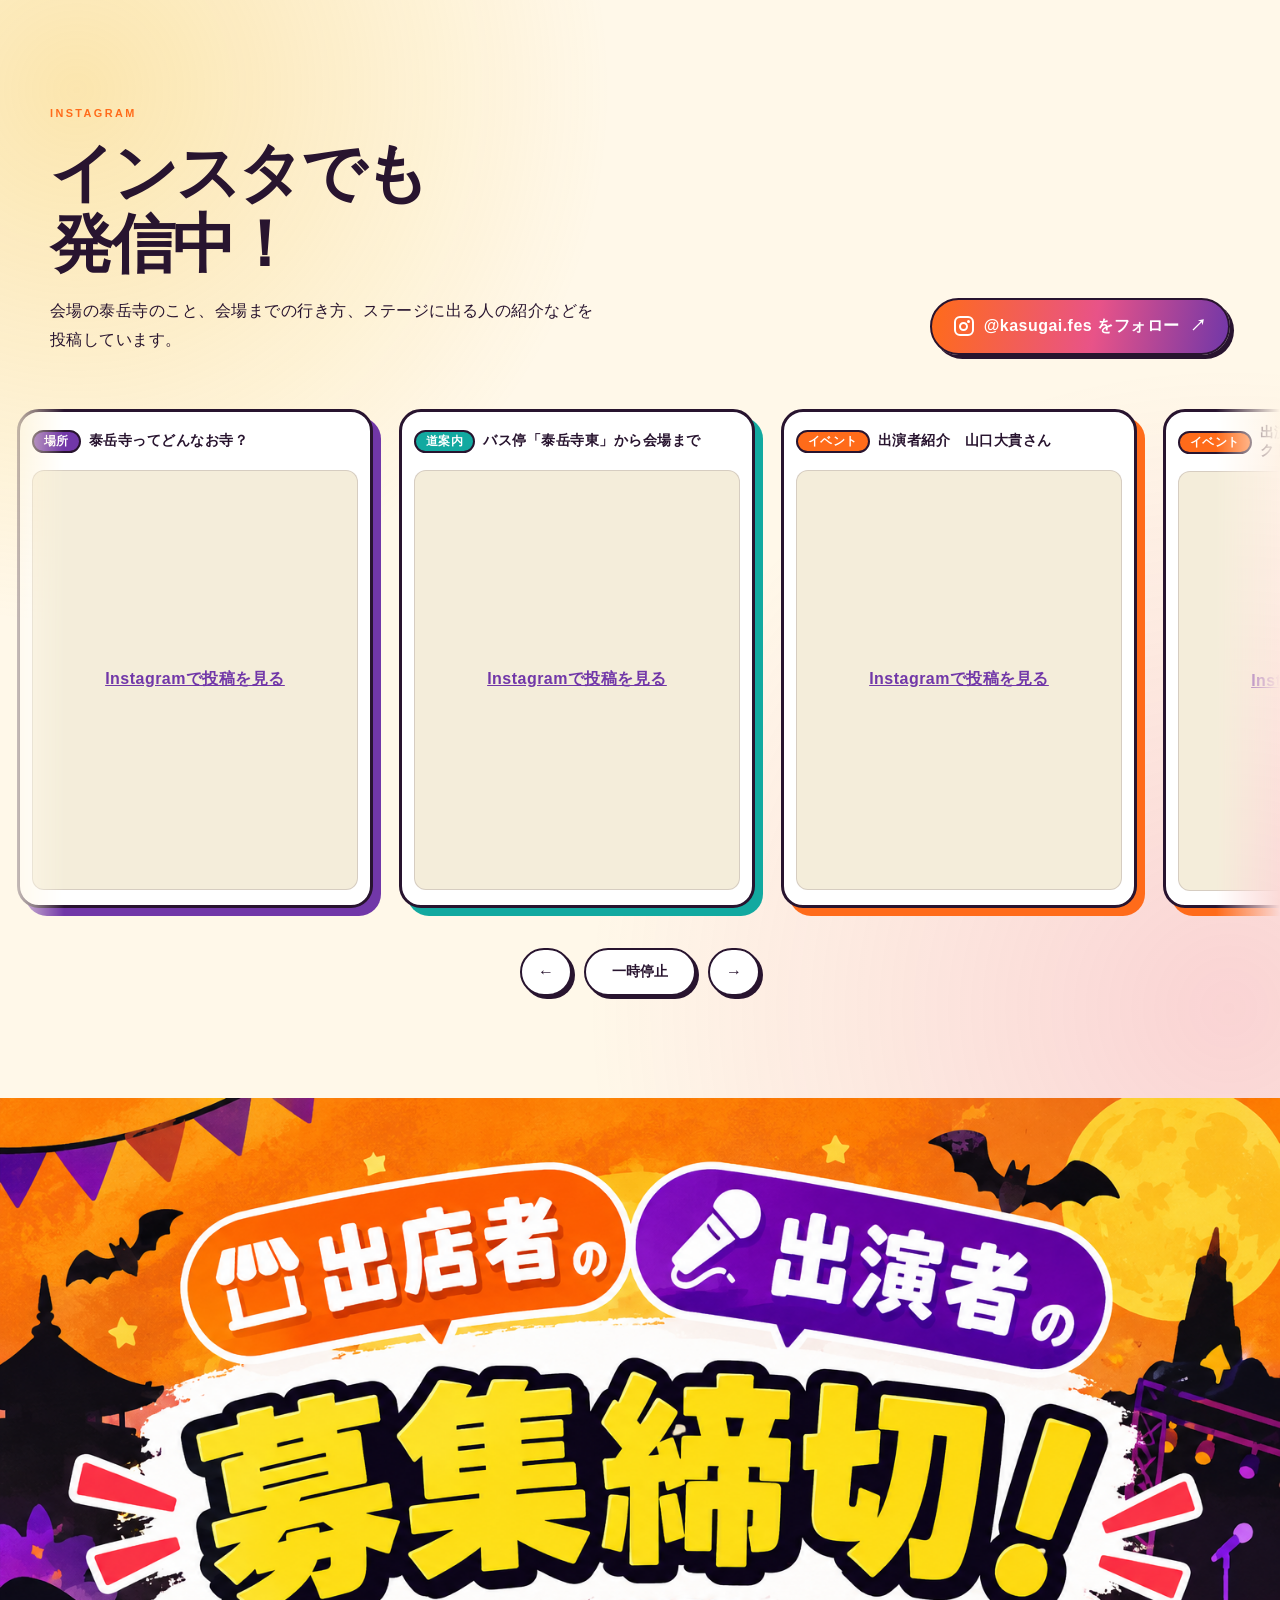
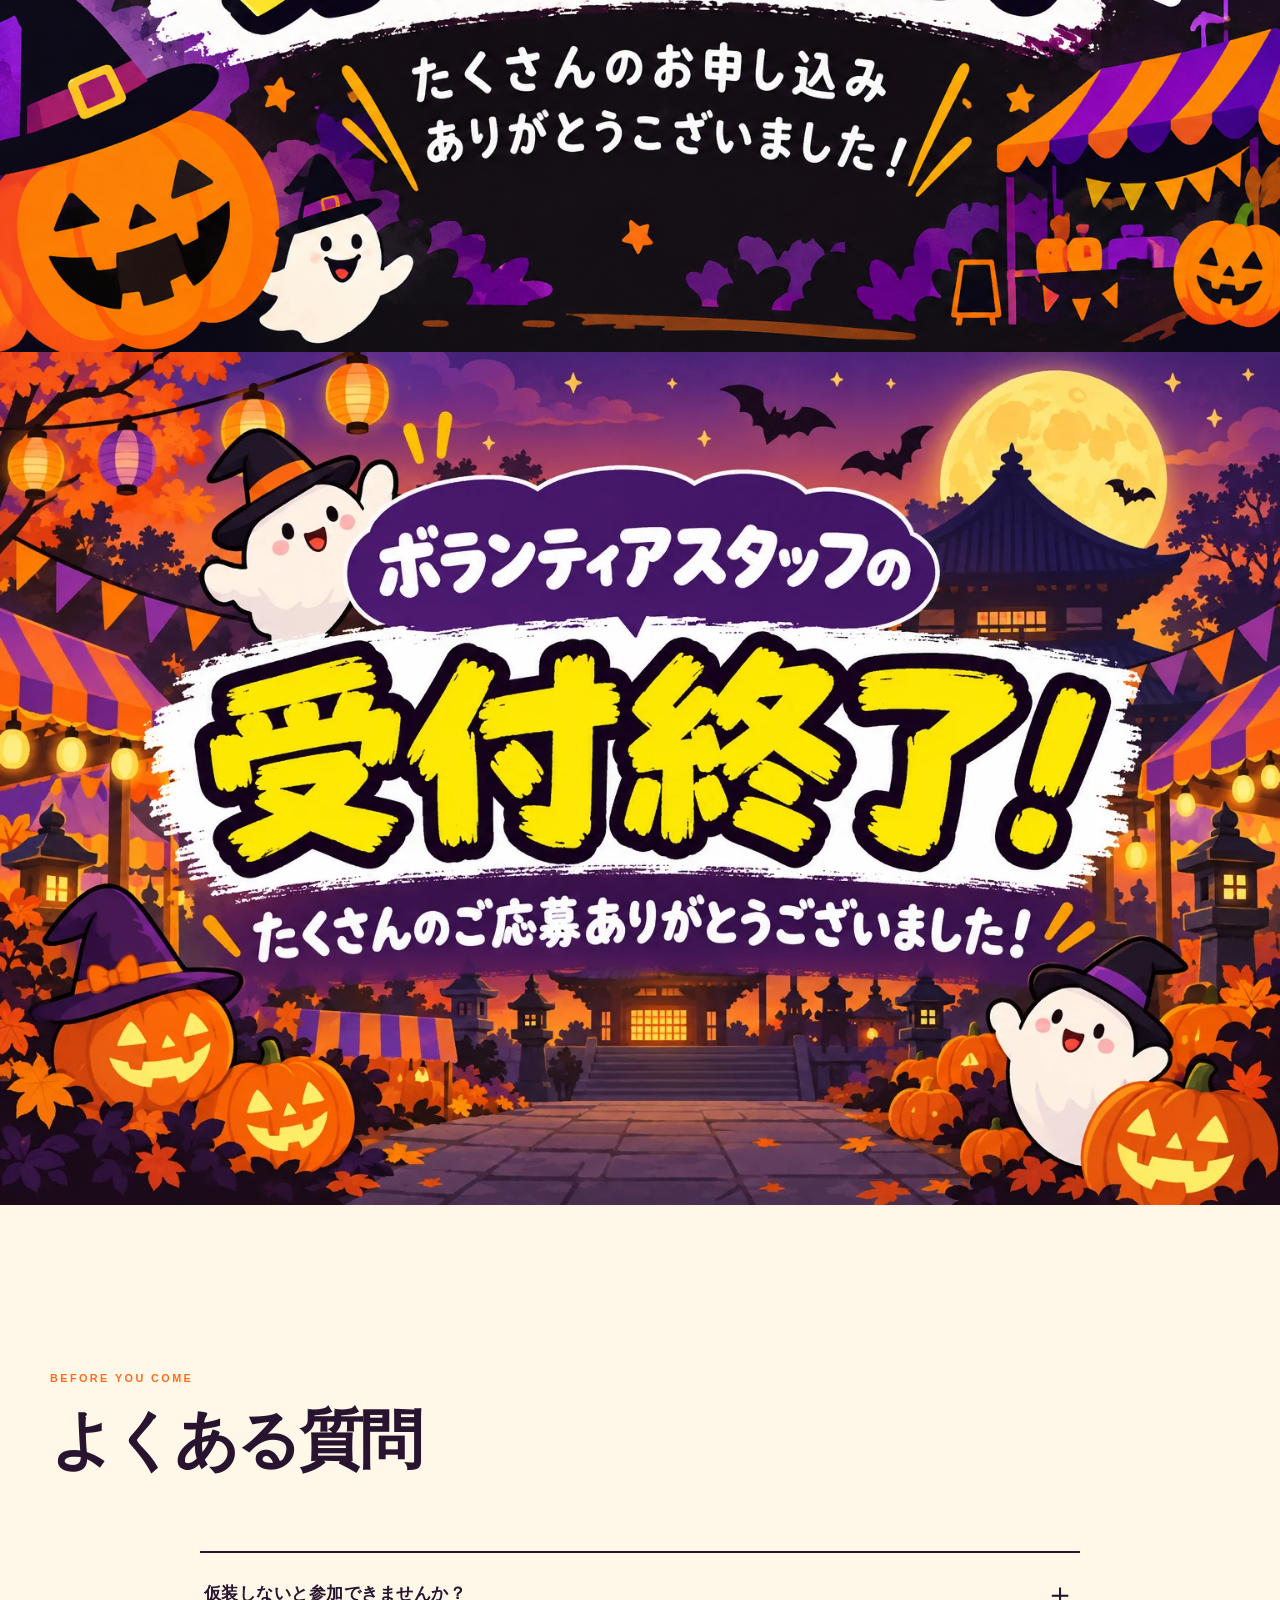
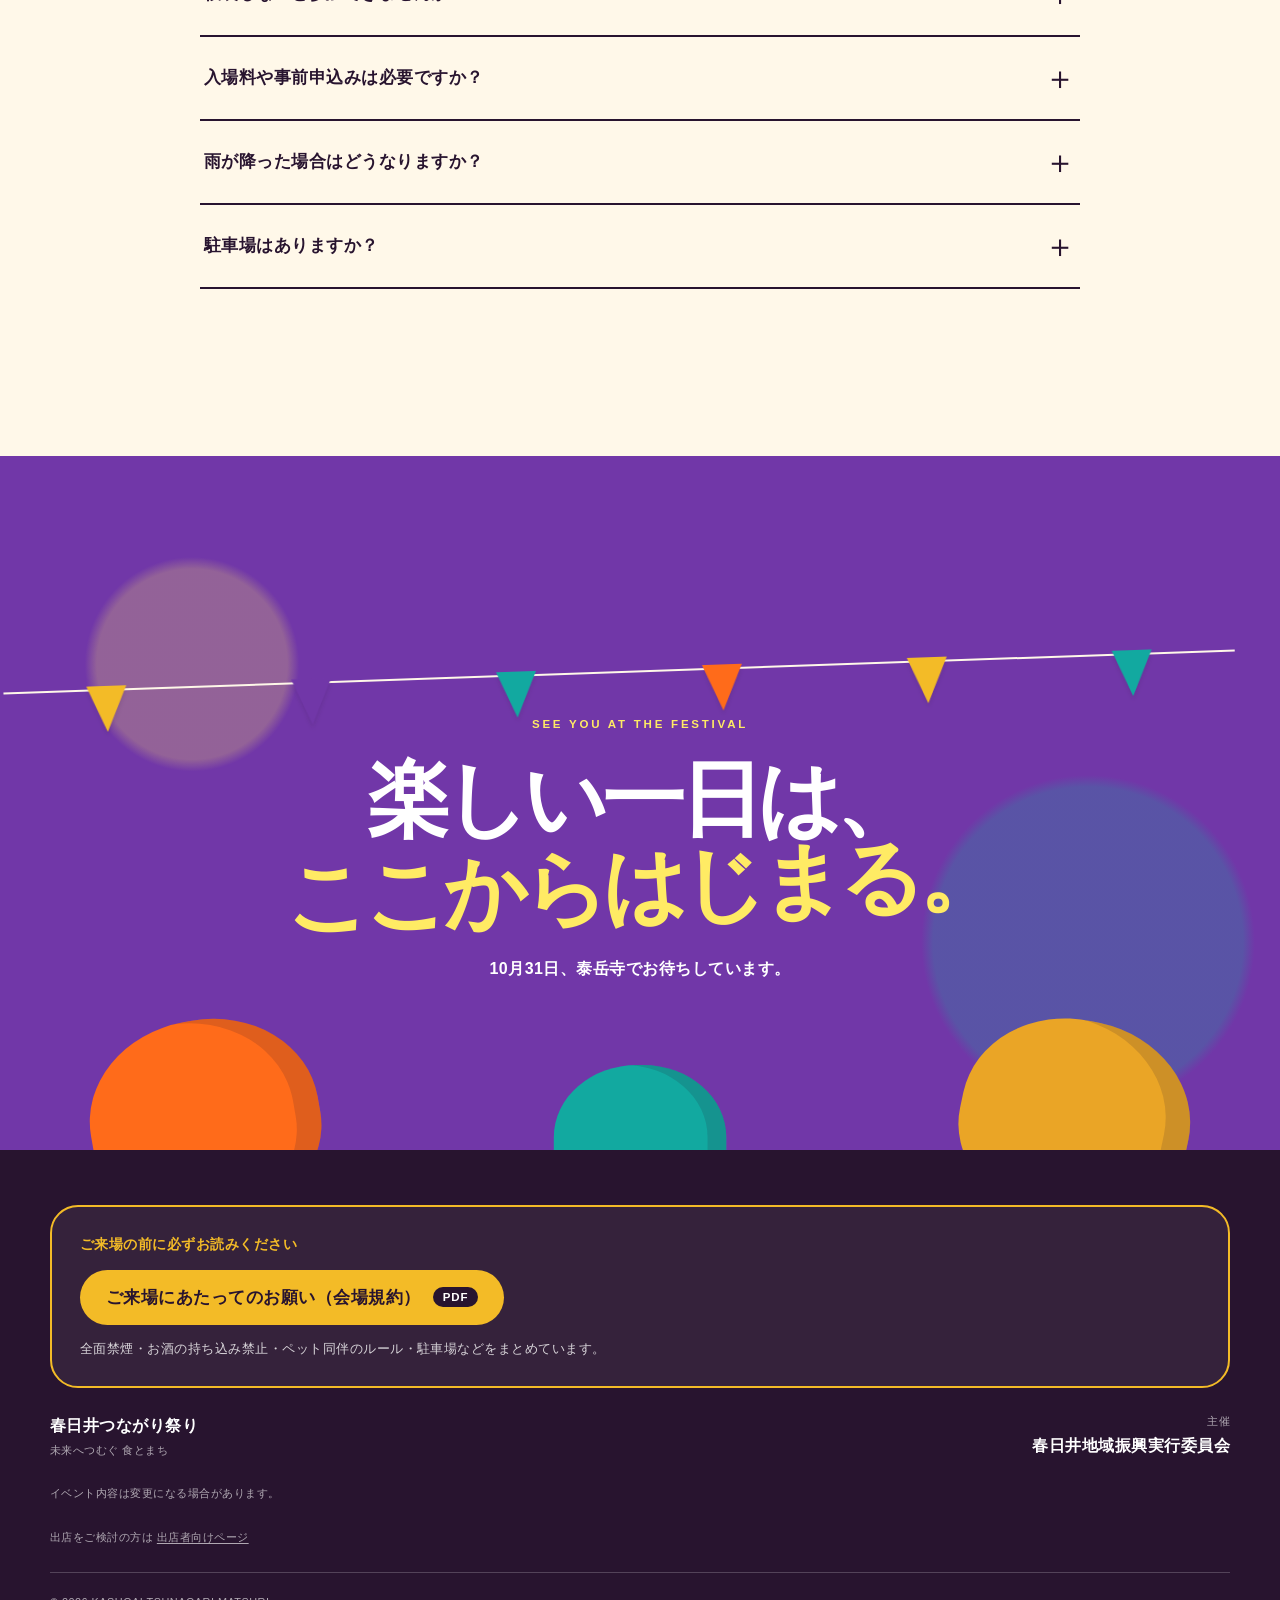
==== commit 8040d54c: "来場者LP: 体裁を調整（スマホの文字の重なり・改行、第4駐車場の図） - 体験カード：スマホで説明文と下の英字が重なっていたのを修正 - 最後の見出し：スマホで「はじま／る。」と切れていたのを修正 " ====
--- a/index.html
+++ b/index.html
@@ -14,7 +14,7 @@
     content="https://guts-web.github.io/kasugai-tsunagari-halloween/assets/images/hero-festival.png">
   <meta name="twitter:card" content="summary_large_image">
   <title>春日井つながり祭り｜楽しく おいしく 学べる ハロウィーン</title>
-  <link rel="stylesheet" href="styles.css?v=20261030">
+  <link rel="stylesheet" href="styles.css?v=20261030b">
   <meta name="google-site-verification" content="yEESfwl0iUHl4pGOeR_BAQrC1uNWLb2QLtQHwEUidFo" />
 </head>
 
@@ -55,7 +55,7 @@
       <span class="parking-alert__body">
         <span class="parking-alert__tag">PARKING</span>
         <strong>お車の方は臨時駐車場へ</strong>
-        <span>第1 日医工 愛知工場／第2 サムス 春日井工場／第3 田中葬具本店 上条斎場／第4 王子製紙<br>自転車は入口近くの駐輪場へ（ガードマンにご確認ください）</span>
+        <span>第1 日医工／第2 サムス／第3 田中葬具／第4 王子製紙<br>自転車は入口近くの駐輪場へ（ガードマンにご確認ください）</span>
       </span>
       <span class="parking-alert__more">場所・時間を見る<i aria-hidden="true">↓</i></span>
     </a>
@@ -182,6 +182,10 @@
               <div><dt>利用時間</dt><dd>9:30〜16:30</dd></div>
               <div><dt>住所</dt><dd>春日井市王子町1番地</dd></div>
             </dl>
+            <a class="parking-card__plan" href="assets/images/parking-map-overview.webp?v=20261030" target="_blank" rel="noopener">
+              <img src="assets/images/parking-map-oji.webp" width="900" height="616" loading="lazy" alt="第4駐車場（王子製紙）の位置。県道25号（春日井一宮線）の西側、王子製紙バラ園の近く">
+              <span>位置（押すと案内図を大きく表示）</span>
+            </a>
             <a class="parking-card__map" href="https://maps.app.goo.gl/4adqdtQip3TWz3Ew5" target="_blank" rel="noopener noreferrer">Googleマップで開く <span aria-hidden="true">↗</span></a>
           </article>
           <article class="parking-card parking-card--bike">
@@ -448,7 +452,7 @@
       <div class="final-cta__flags" aria-hidden="true">
         <span></span><span></span><span></span><span></span><span></span><span></span></div>
       <p>SEE YOU AT THE FESTIVAL</p>
-      <h2 id="final-title">楽しい一日は、<br><em>ここからはじまる。</em></h2>
+      <h2 id="final-title">楽しい一日は、<br><em>ここから<br class="mobile-only">はじまる。</em></h2>
       <p>10月31日、泰岳寺でお待ちしています。</p>
       <div class="final-cta__pumpkins" aria-hidden="true"><span>●</span><span>●</span><span>●</span></div>
     </section>
--- a/styles.css
+++ b/styles.css
@@ -3049,3 +3049,16 @@
     width: min(340px, 84vw);
   }
 }
+
+/* ===== 体裁の調整 ===== */
+/* 体験カード：説明文と下の英字が重ならないよう、英字を流れの最後に置く */
+.program-card {
+  display: flex;
+  flex-direction: column;
+}
+
+.program-card small {
+  position: static;
+  margin-top: auto;
+  padding-top: 22px;
+}
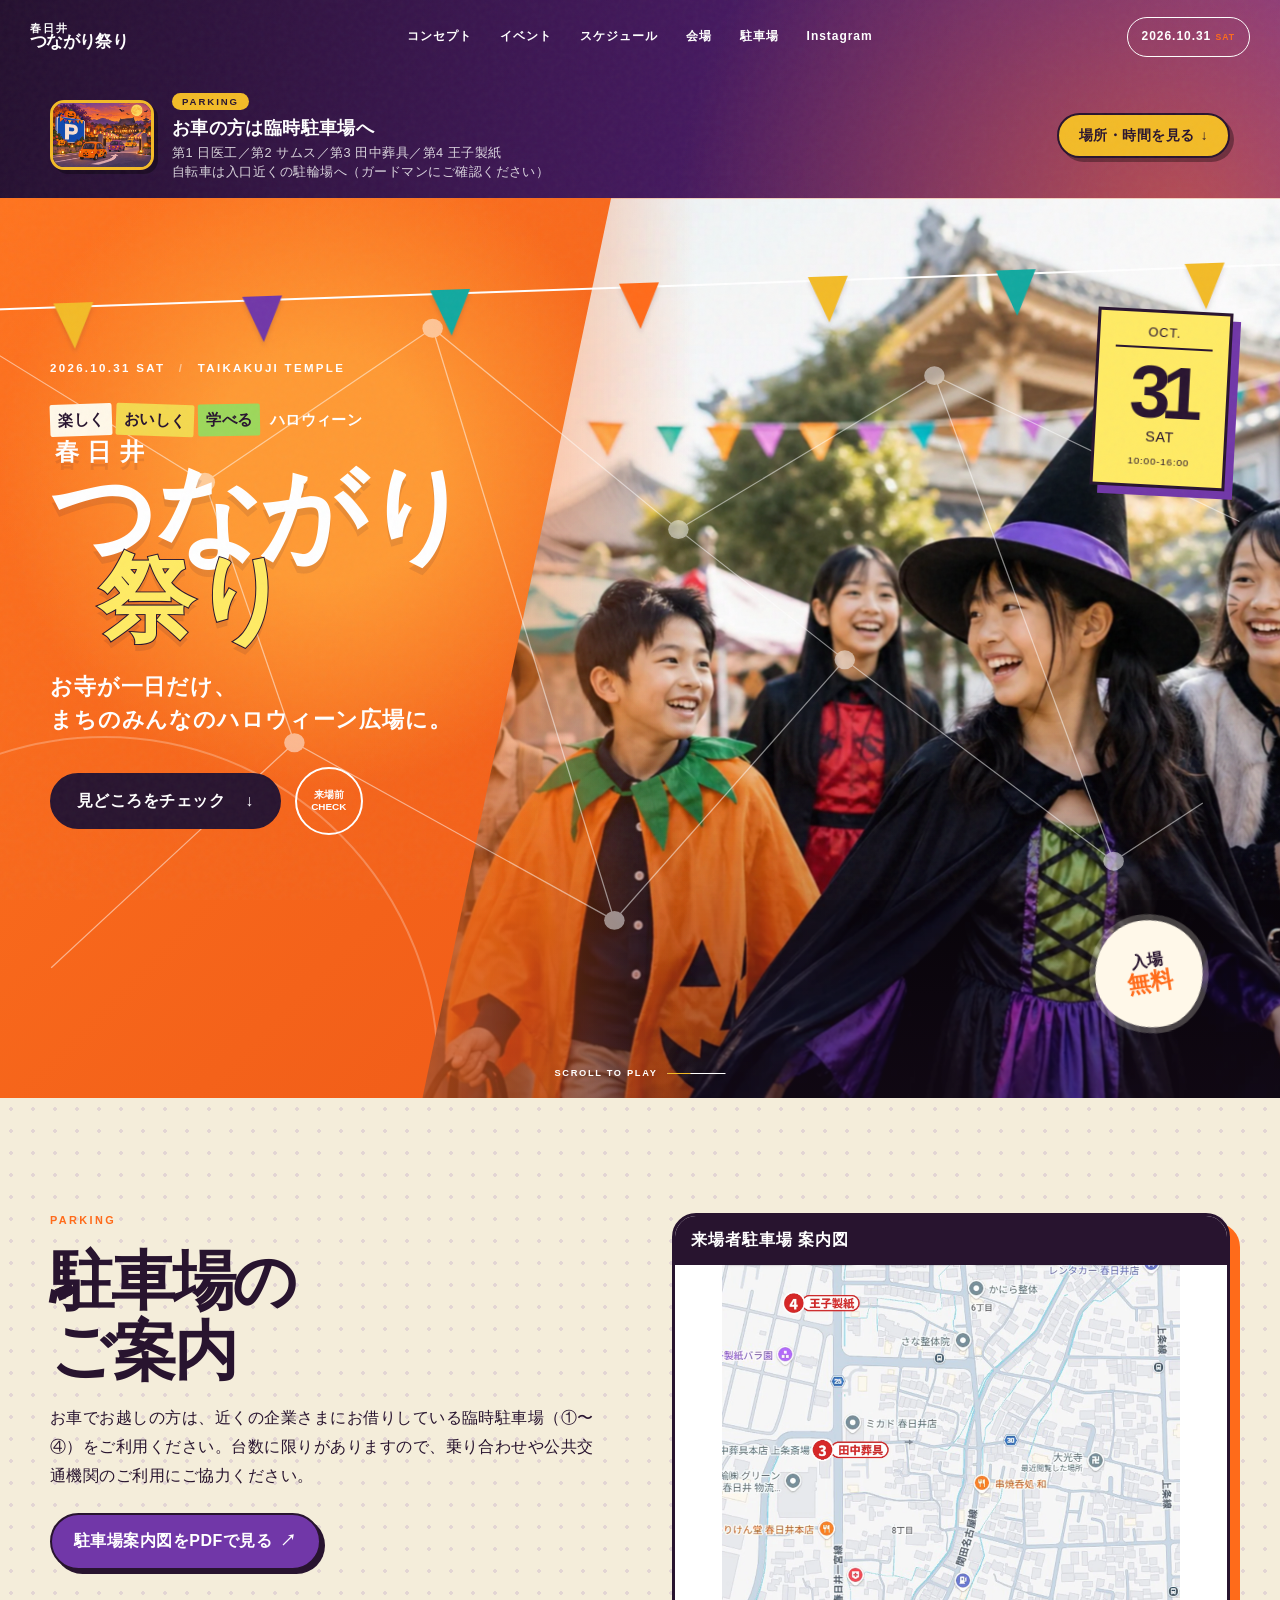
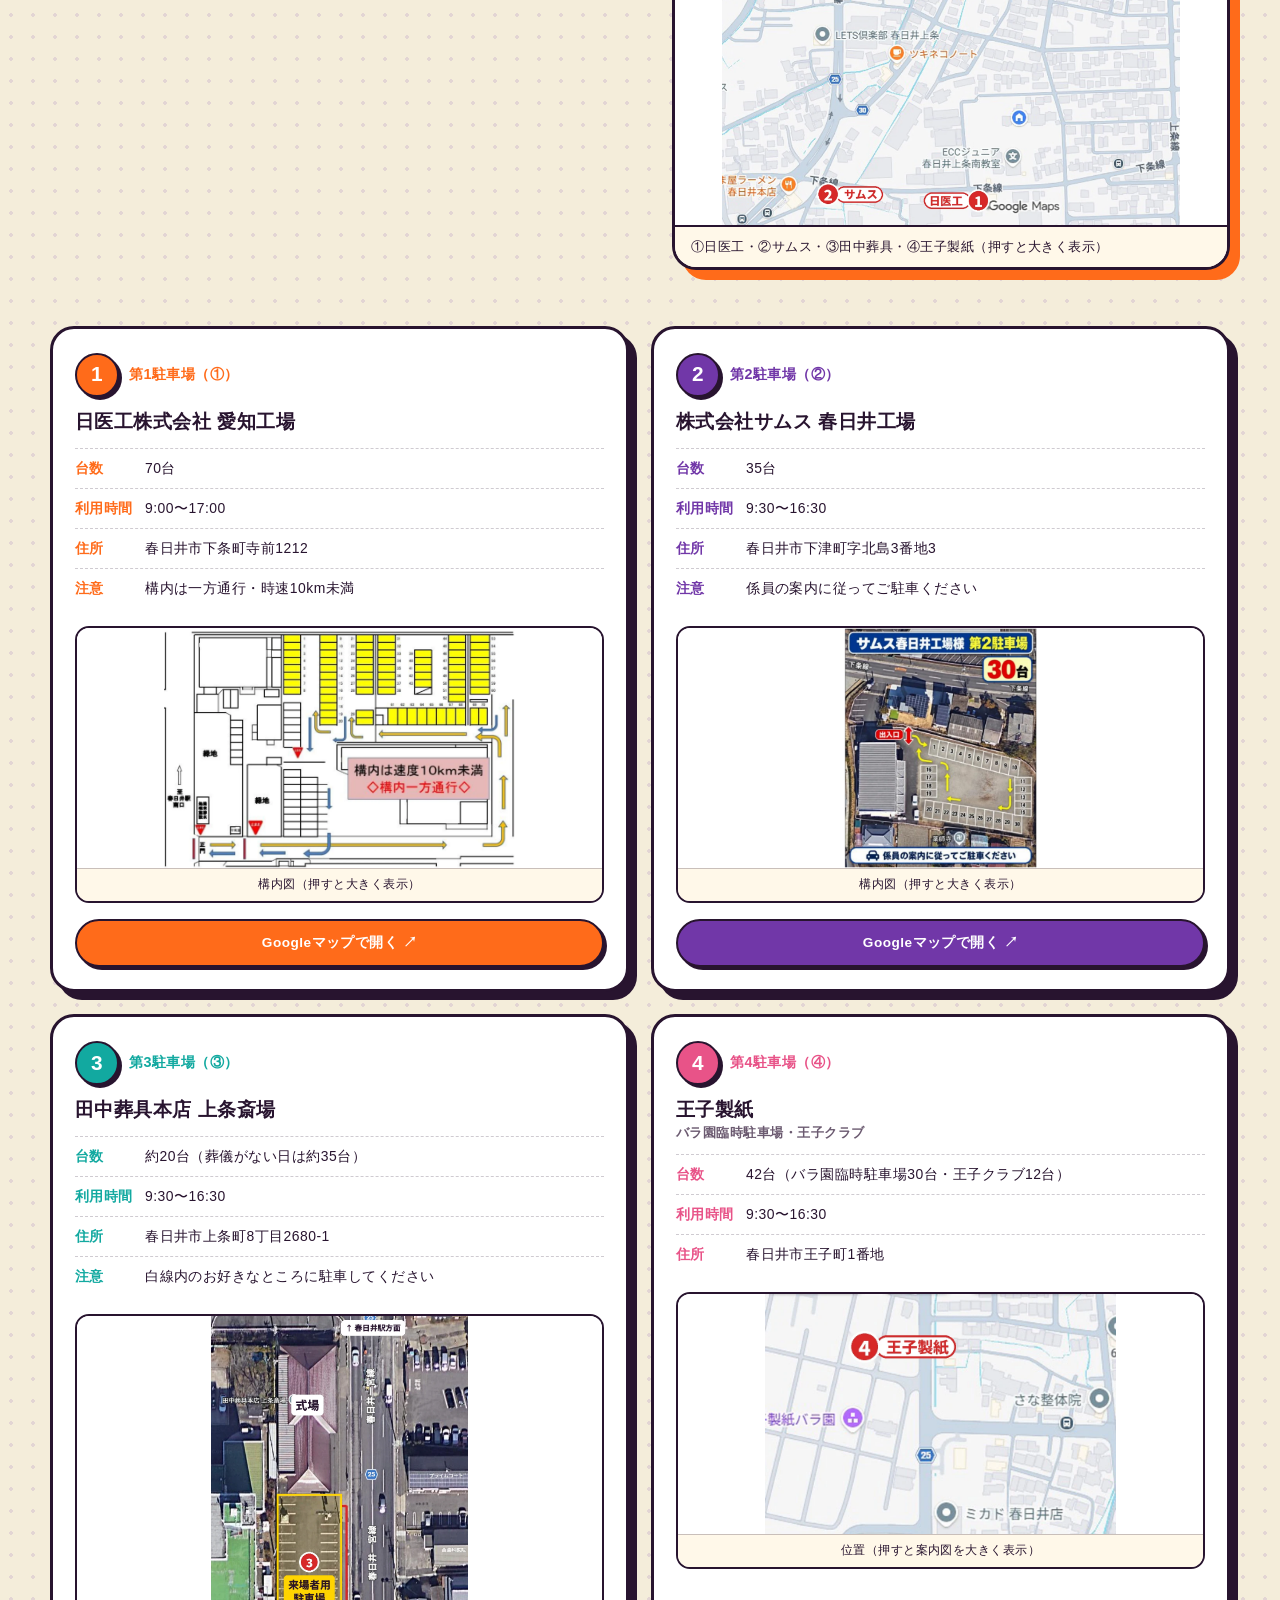
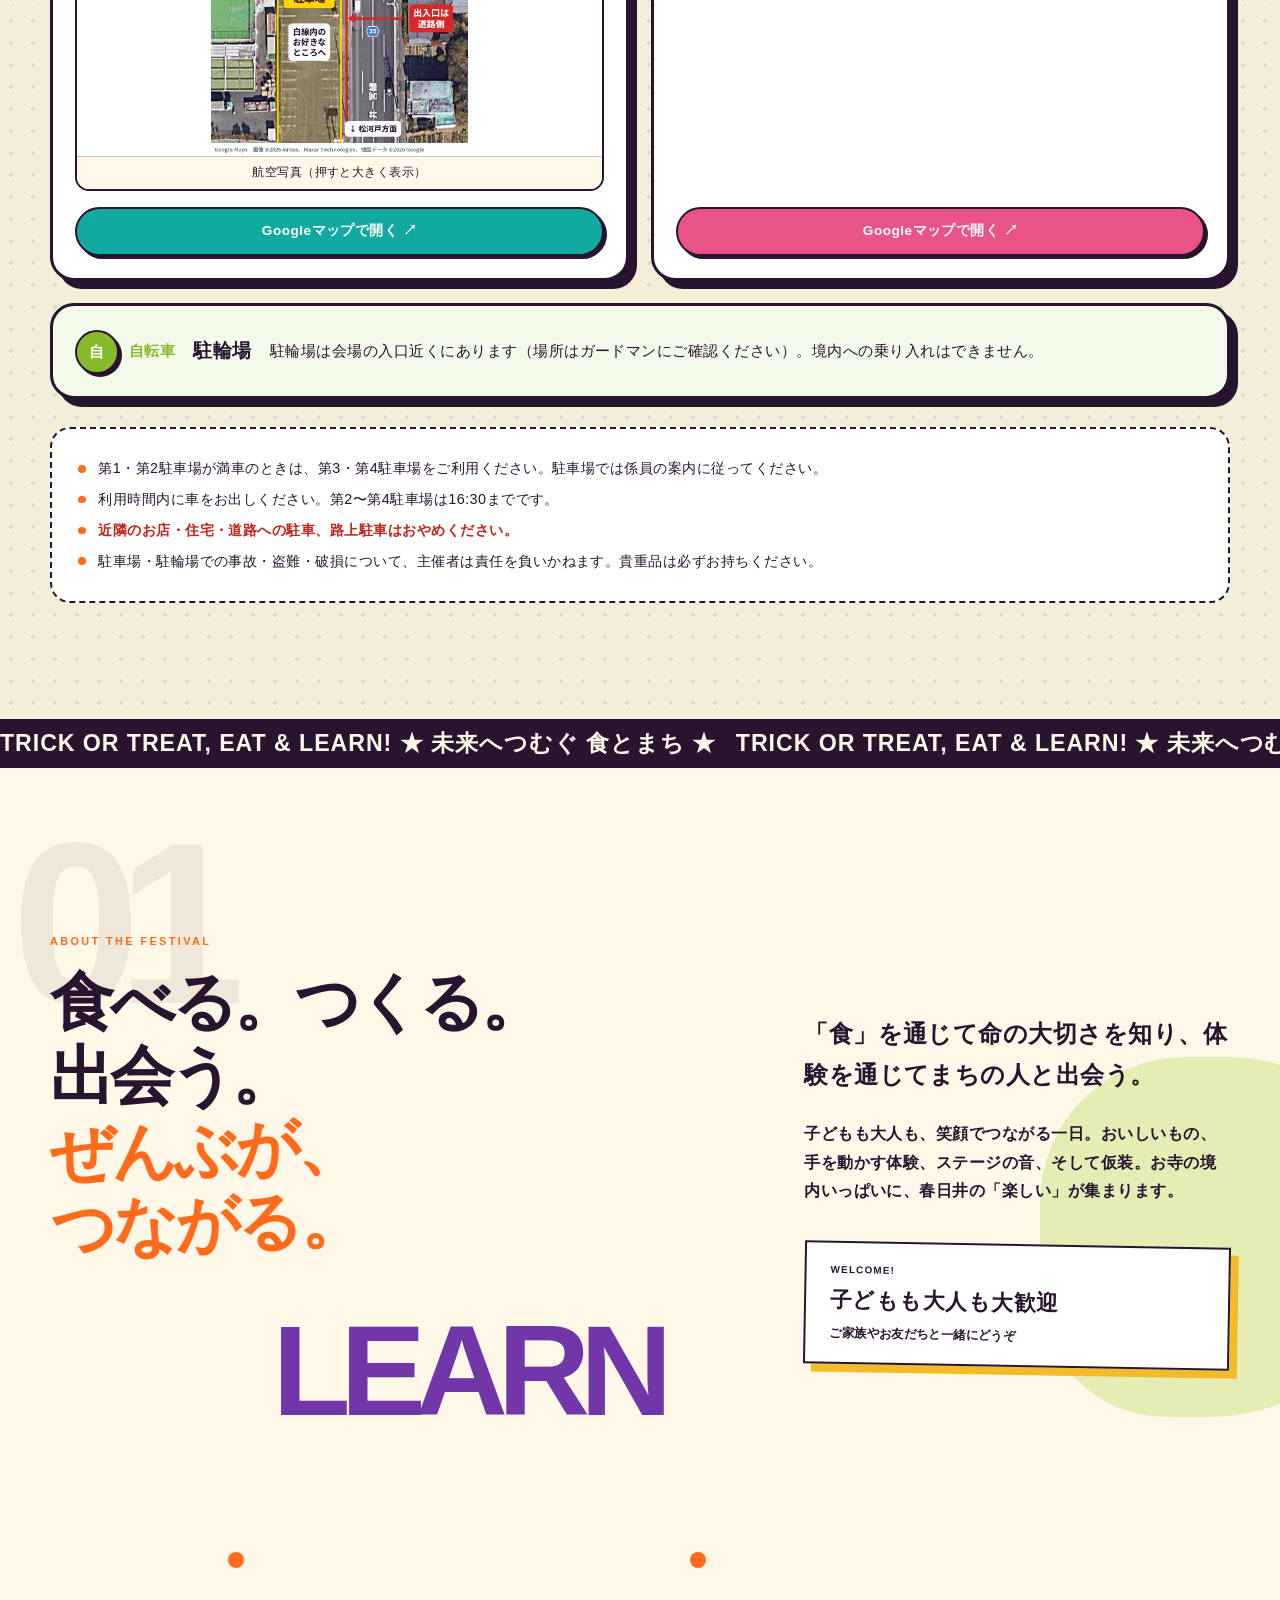
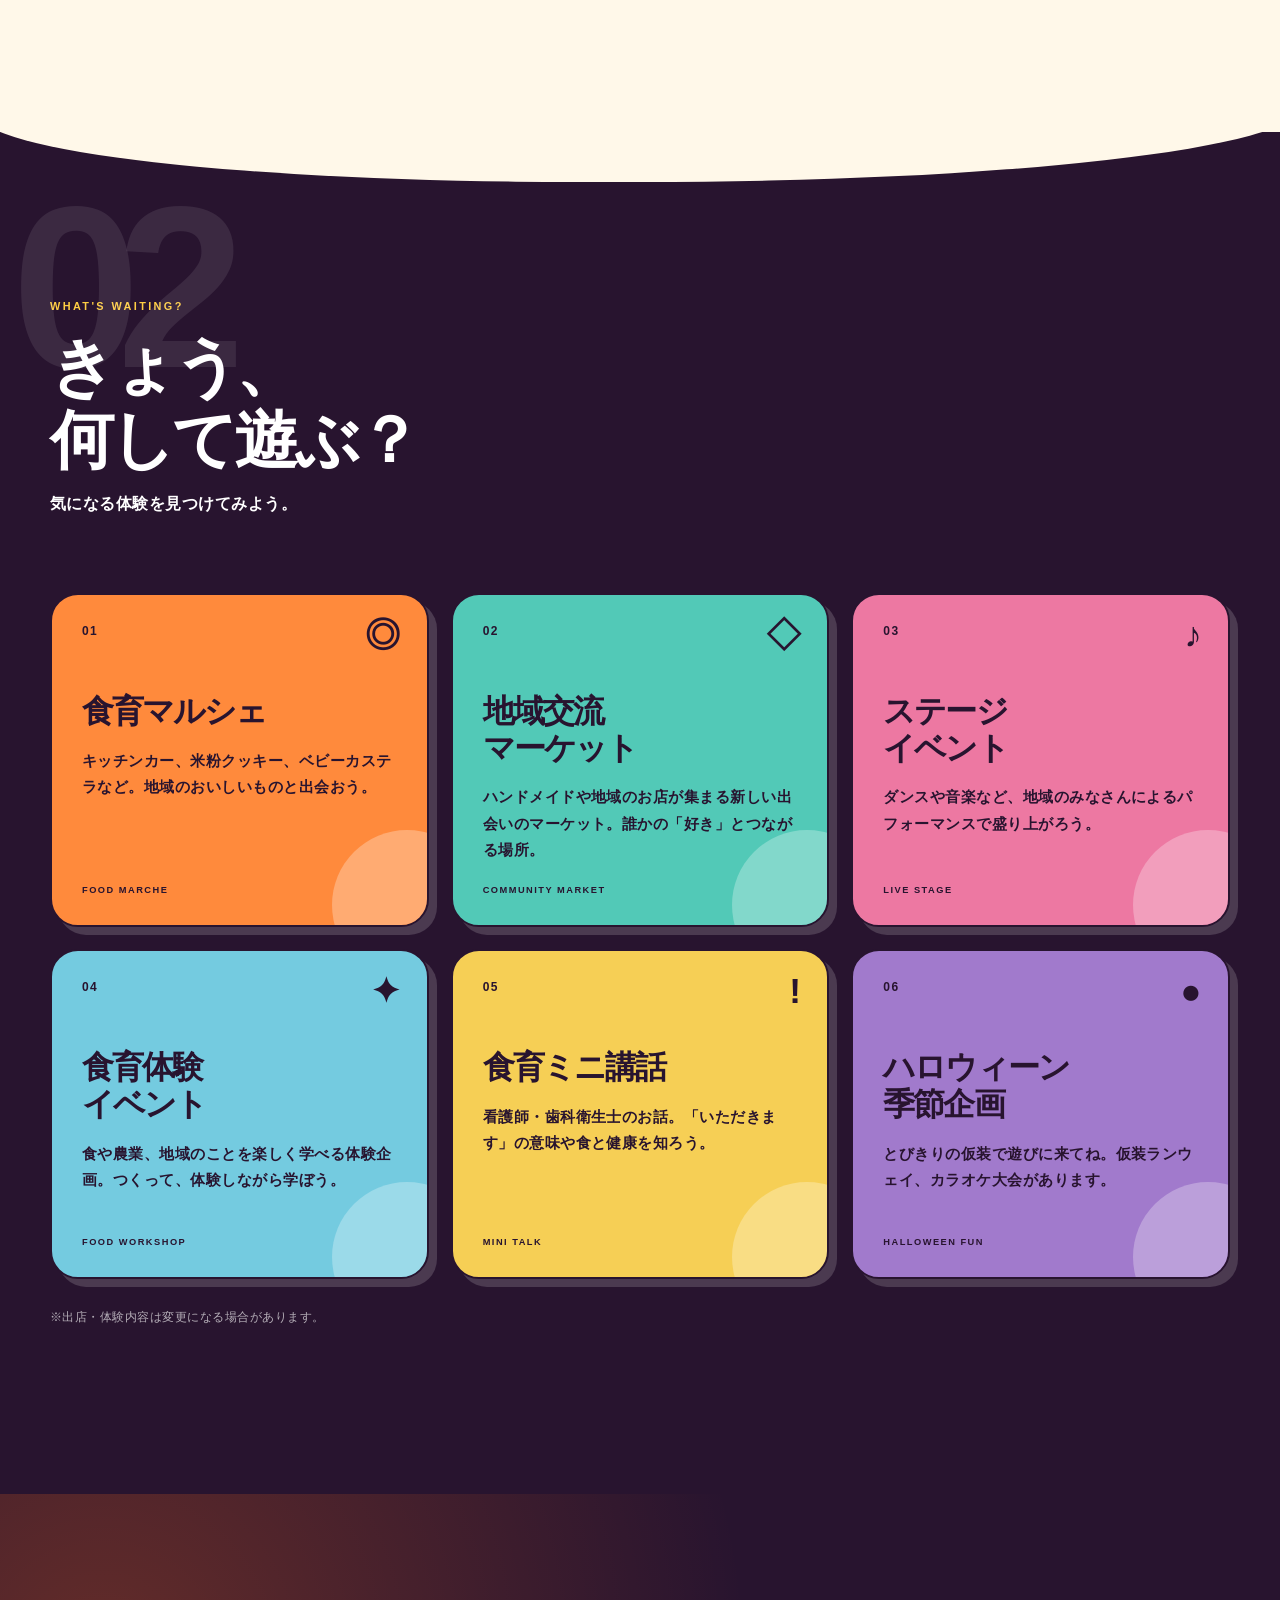
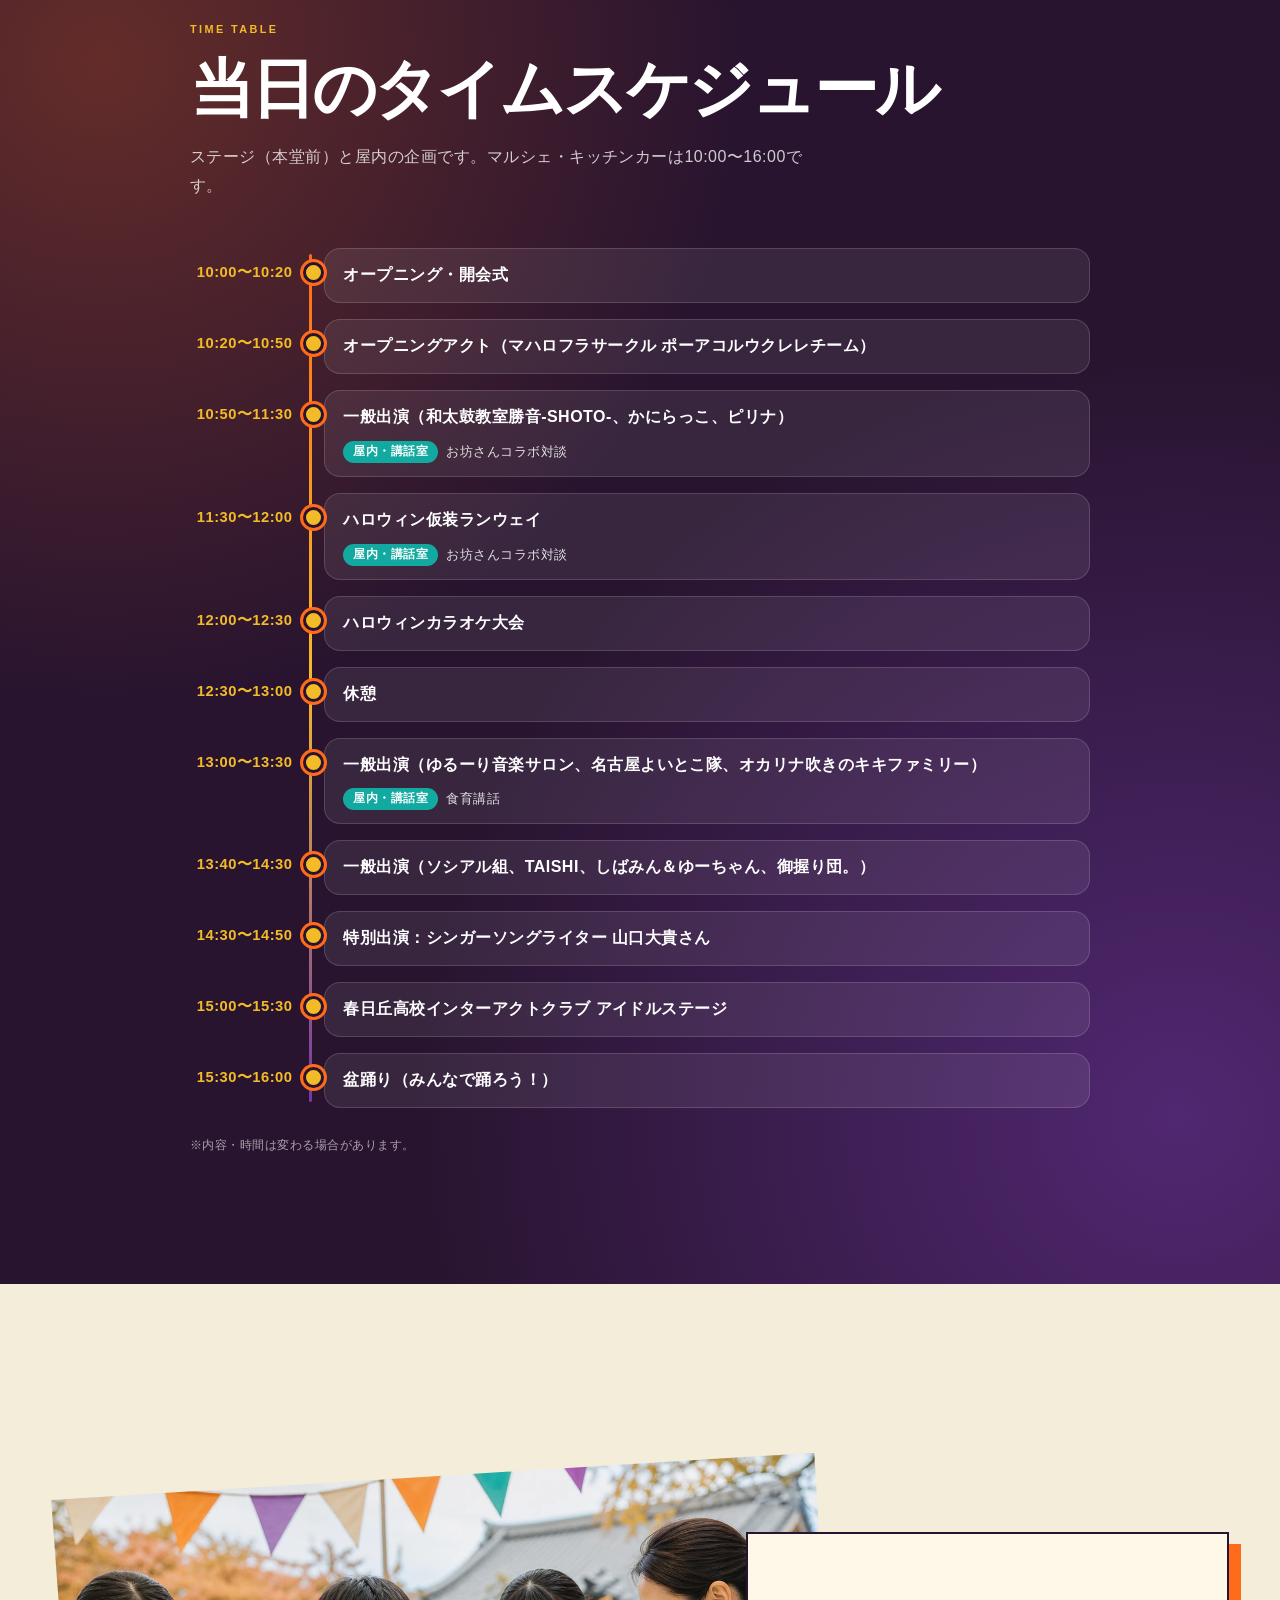
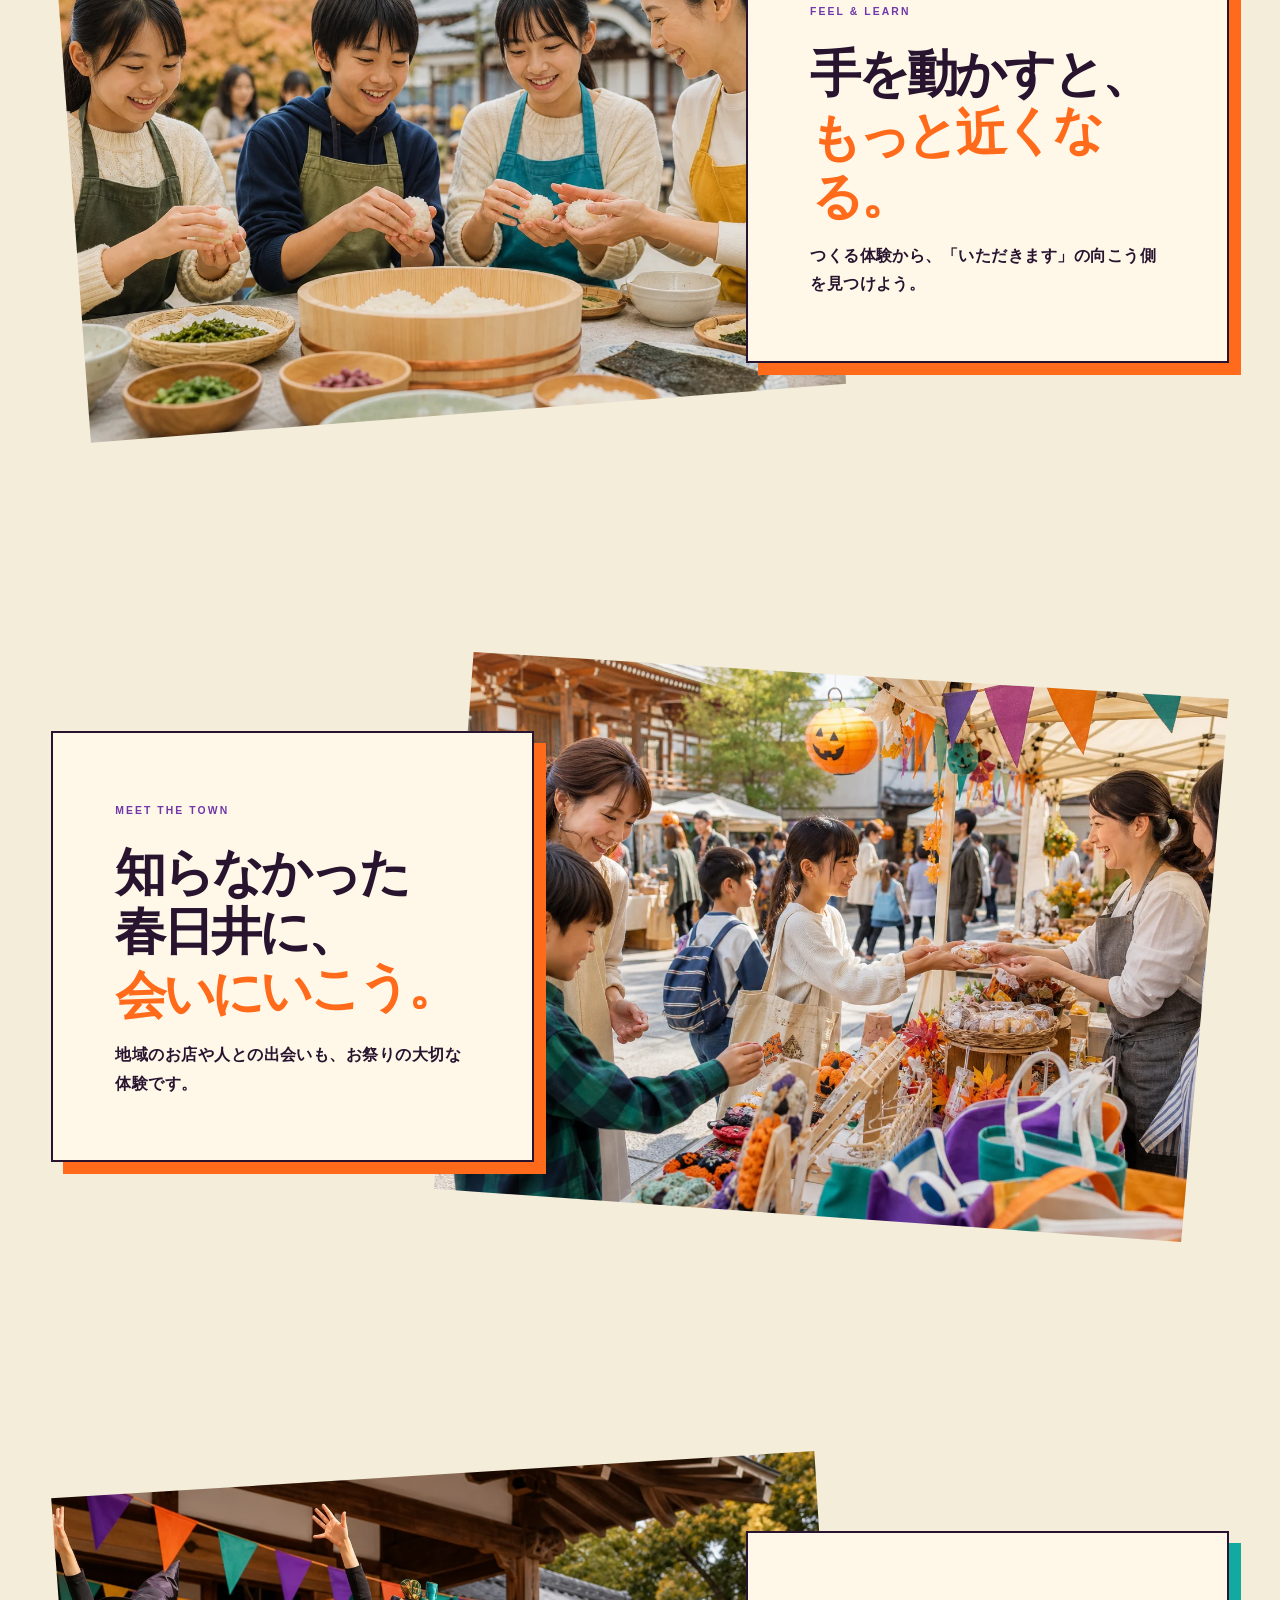
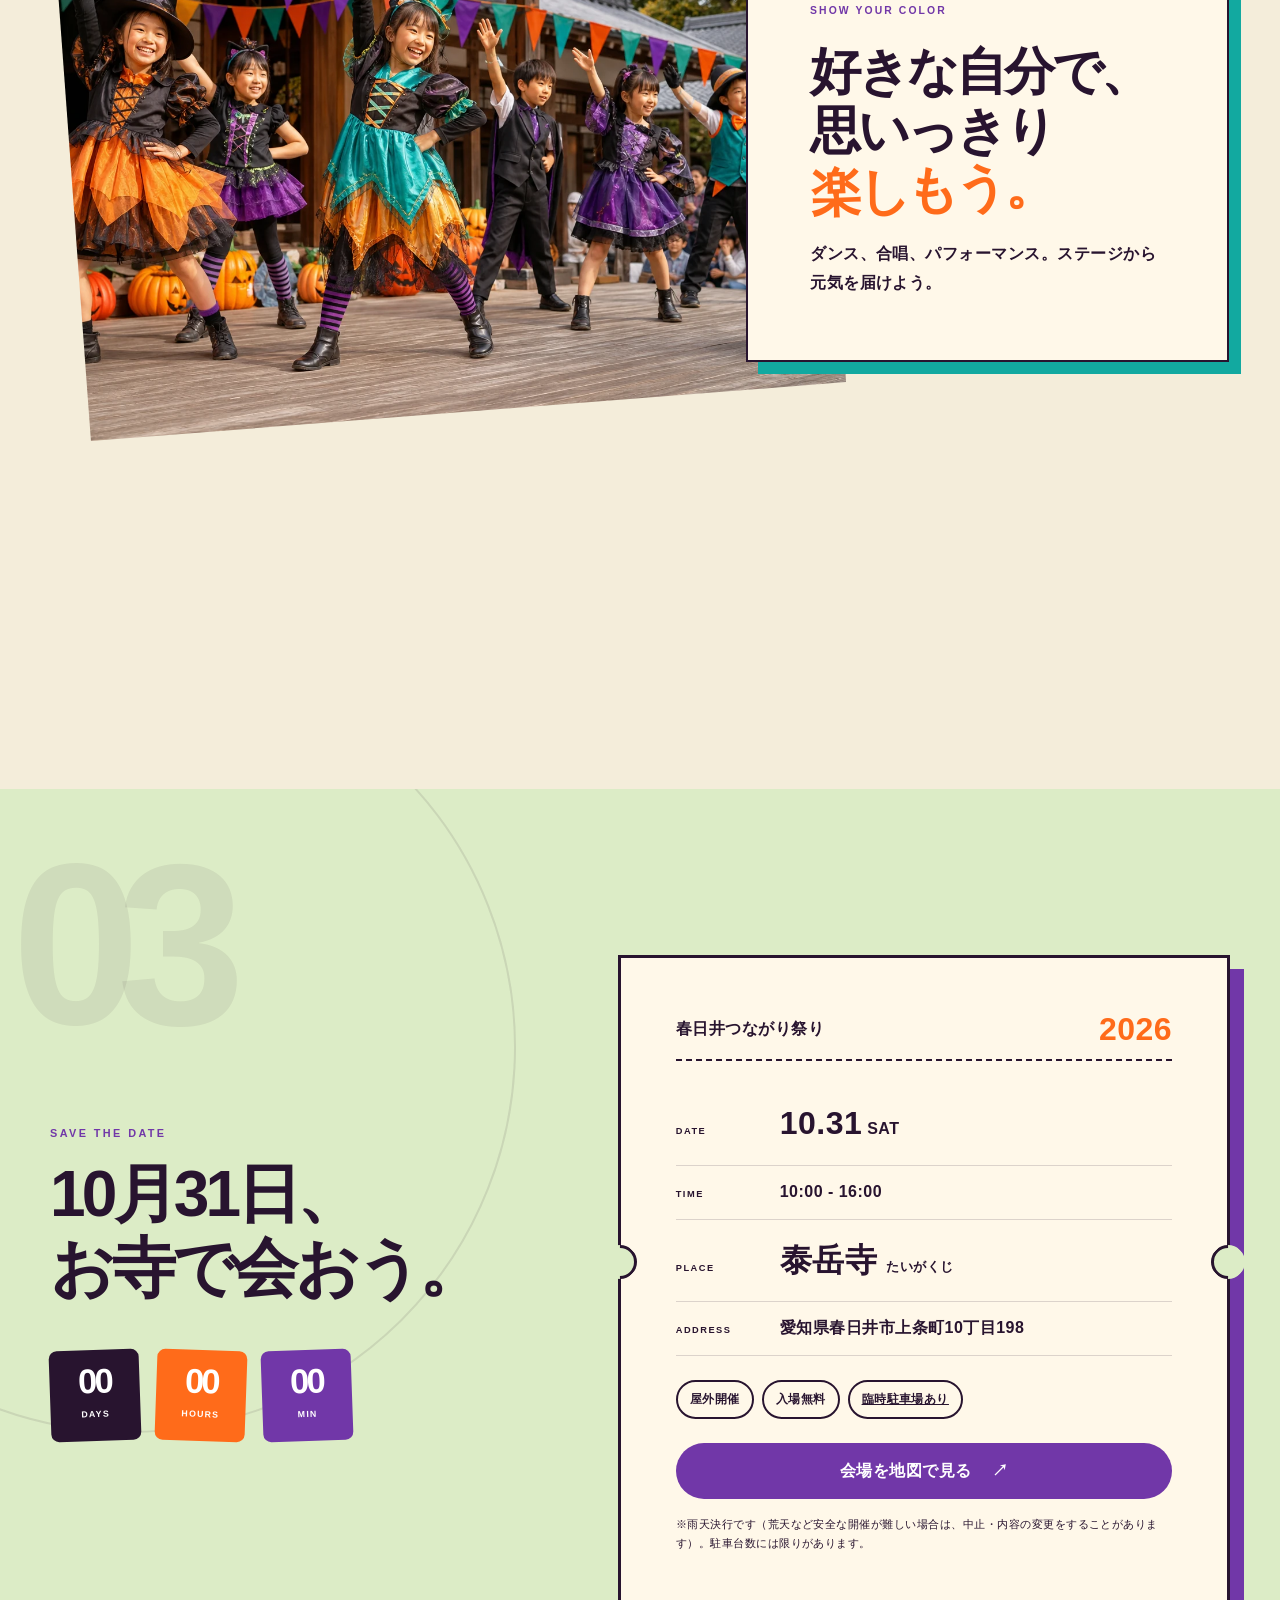
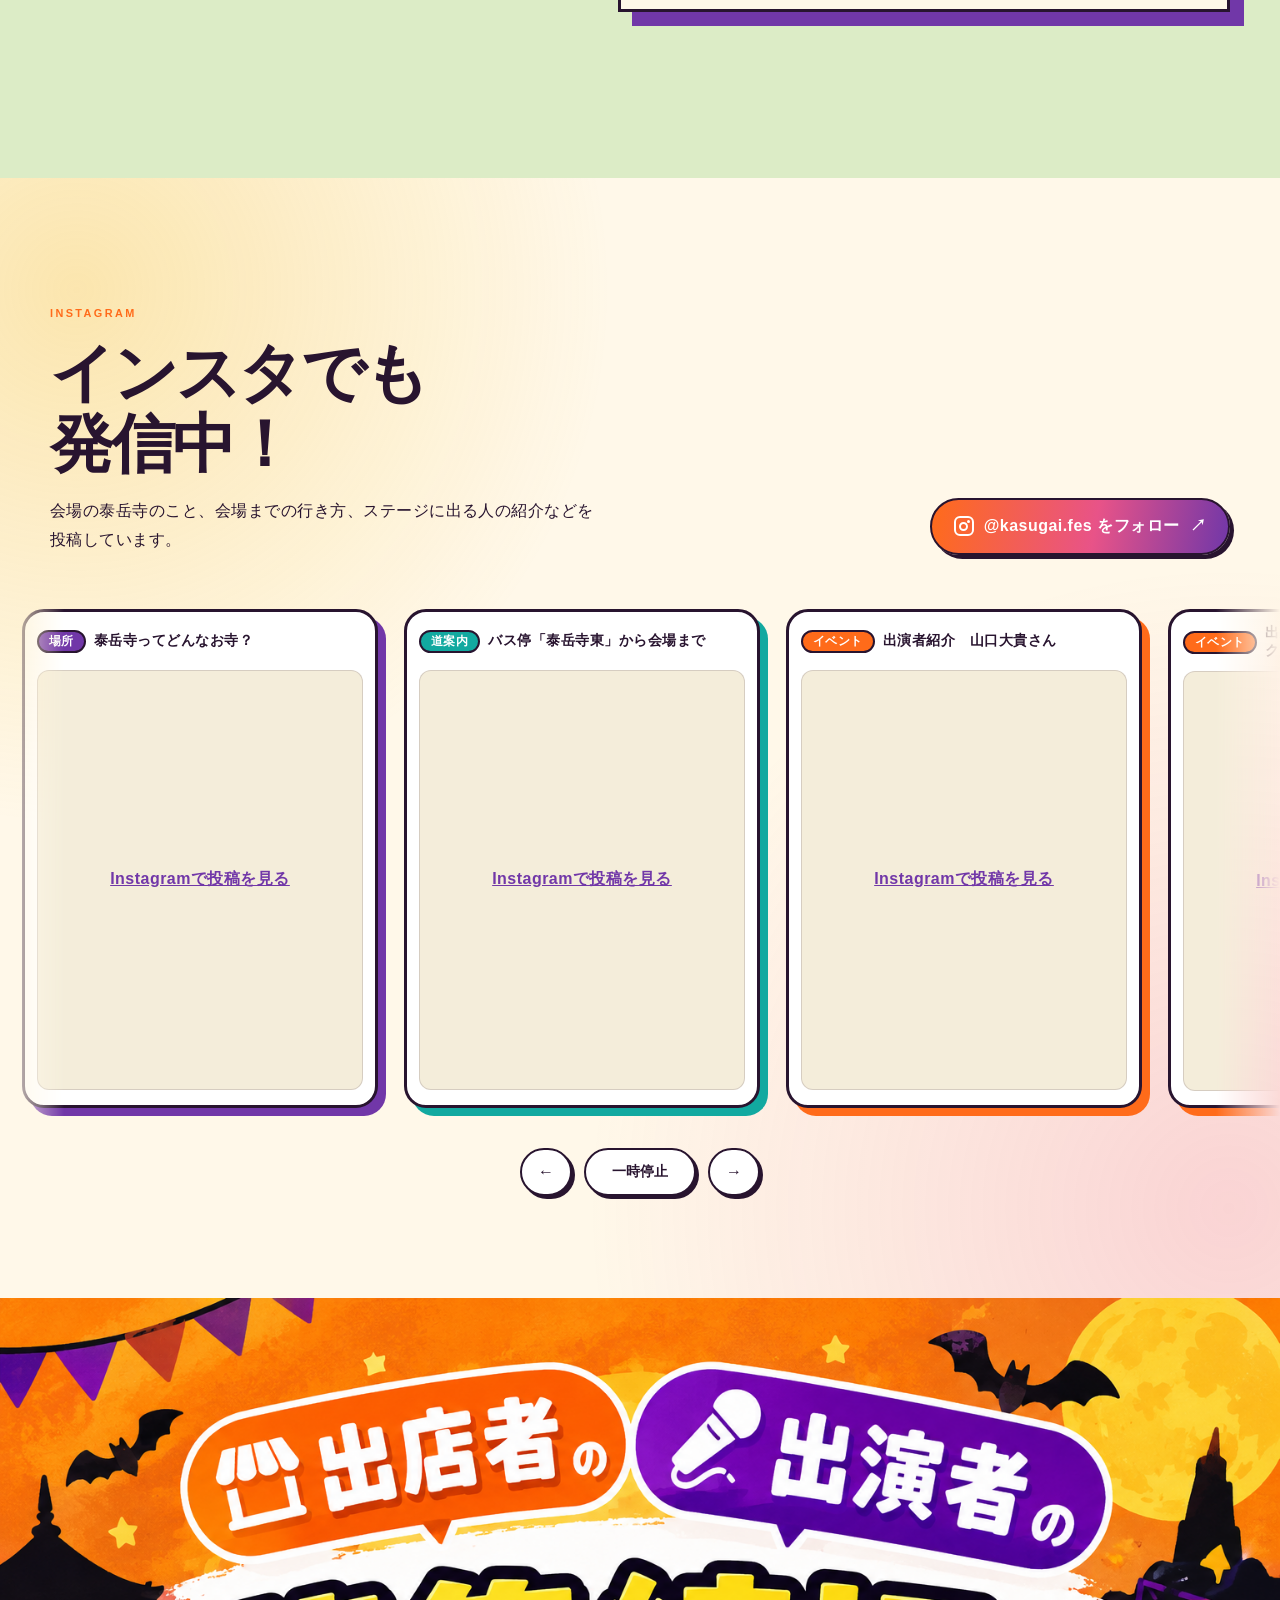
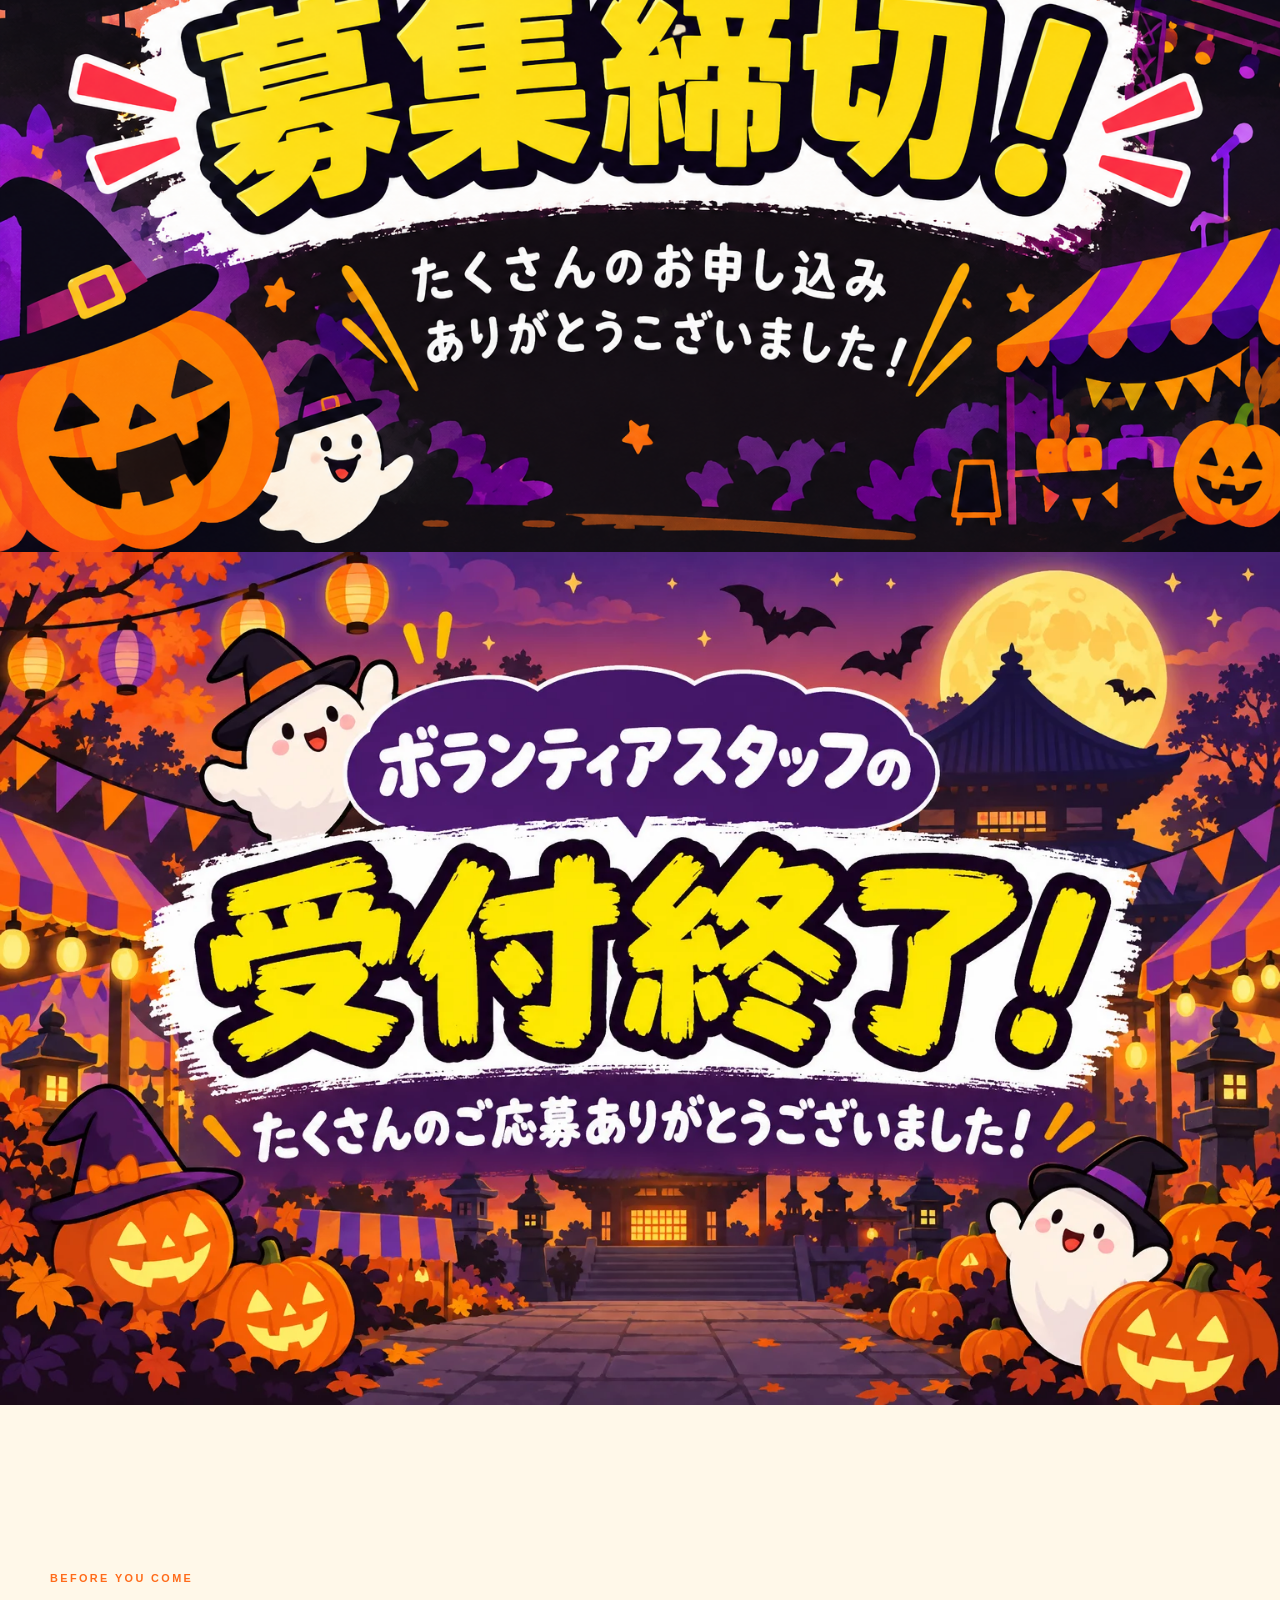
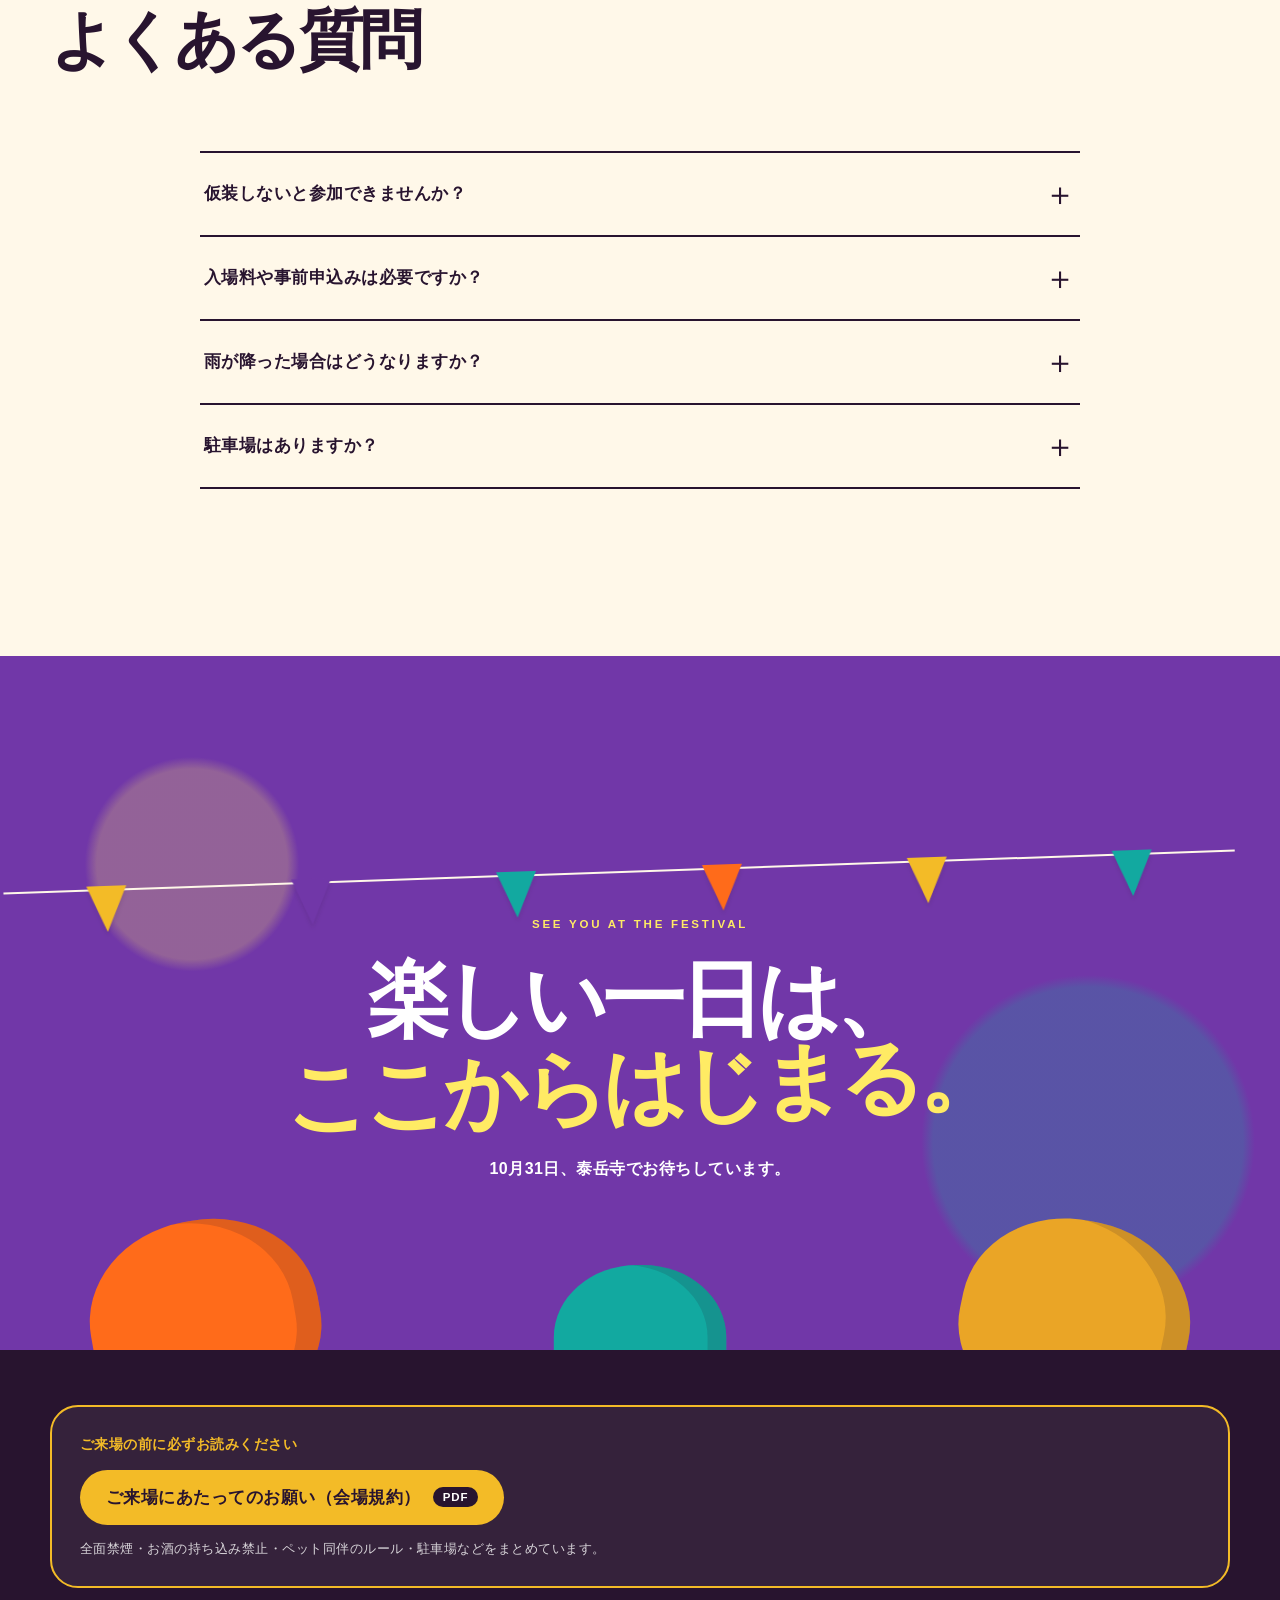
==== commit c59df993: "来場者LP: 第3駐車場（田中葬具）の図を航空写真に - 簡易図は大きさが実際と違って分かりにくいため、Googleマップの航空写真に目印（式場・来場者用駐車場・出入口は道路側・方面）を入れた図に差し" ====
--- a/index.html
+++ b/index.html
@@ -14,7 +14,7 @@
     content="https://guts-web.github.io/kasugai-tsunagari-halloween/assets/images/hero-festival.png">
   <meta name="twitter:card" content="summary_large_image">
   <title>春日井つながり祭り｜楽しく おいしく 学べる ハロウィーン</title>
-  <link rel="stylesheet" href="styles.css?v=20261030b">
+  <link rel="stylesheet" href="styles.css?v=20261030c">
   <meta name="google-site-verification" content="yEESfwl0iUHl4pGOeR_BAQrC1uNWLb2QLtQHwEUidFo" />
 </head>
 
@@ -120,7 +120,7 @@
             <p class="section-label">PARKING</p>
             <h2 id="parking-title">駐車場の<br>ご案内</h2>
             <p class="parking__lead">お車でお越しの方は、近くの企業さまにお借りしている臨時駐車場（①〜④）をご利用ください。台数に限りがありますので、乗り合わせや公共交通機関のご利用にご協力ください。</p>
-            <a class="parking__pdf" href="assets/docs/kasugai-tsunagari-2026-visitor-parking.pdf?v=20261030" target="_blank" rel="noopener">駐車場案内図をPDFで見る<span aria-hidden="true">↗</span></a>
+            <a class="parking__pdf" href="assets/docs/kasugai-tsunagari-2026-visitor-parking.pdf?v=20261030b" target="_blank" rel="noopener">駐車場案内図をPDFで見る<span aria-hidden="true">↗</span></a>
           </div>
           <a class="parking__map" href="assets/images/parking-map-overview.webp?v=20261030" target="_blank" rel="noopener">
             <span class="parking__map-title">来場者駐車場 案内図</span>
@@ -168,9 +168,9 @@
               <div><dt>住所</dt><dd>春日井市上条町8丁目2680-1</dd></div>
               <div><dt>注意</dt><dd>白線内のお好きなところに駐車してください</dd></div>
             </dl>
-            <a class="parking-card__plan" href="assets/images/parking-map-tanaka.webp" target="_blank" rel="noopener">
-              <img src="assets/images/parking-map-tanaka.webp" width="1640" height="1120" loading="lazy" alt="第3駐車場（田中葬具本店 上条斎場）の簡易配置図。来場者用の駐車スペースは約20台、出入口は春日井一宮線沿い">
-              <span>配置図（押すと大きく表示）</span>
+            <a class="parking-card__plan parking-card__plan--tall" href="assets/images/parking-map-tanaka.webp?v=20261030b" target="_blank" rel="noopener">
+              <img src="assets/images/parking-map-tanaka.webp?v=20261030b" width="870" height="1485" loading="lazy" alt="第3駐車場（田中葬具本店 上条斎場）の航空写真。式場の南側の白線の駐車場が来場者用。出入口は春日井一宮線（県道25号）側">
+              <span>航空写真（押すと大きく表示）</span>
             </a>
             <a class="parking-card__map" href="https://www.google.com/maps/search/?api=1&amp;query=%E7%94%B0%E4%B8%AD%E8%91%AC%E5%85%B7%E6%9C%AC%E5%BA%97%20%E4%B8%8A%E6%9D%A1%E6%96%8E%E5%A0%B4" target="_blank" rel="noopener noreferrer">Googleマップで開く <span aria-hidden="true">↗</span></a>
           </article>
--- a/styles.css
+++ b/styles.css
@@ -3062,3 +3062,8 @@
   margin-top: auto;
   padding-top: 22px;
 }
+
+/* 縦長の図（田中葬具の航空写真） */
+.parking-card__plan--tall img {
+  height: 440px;
+}
